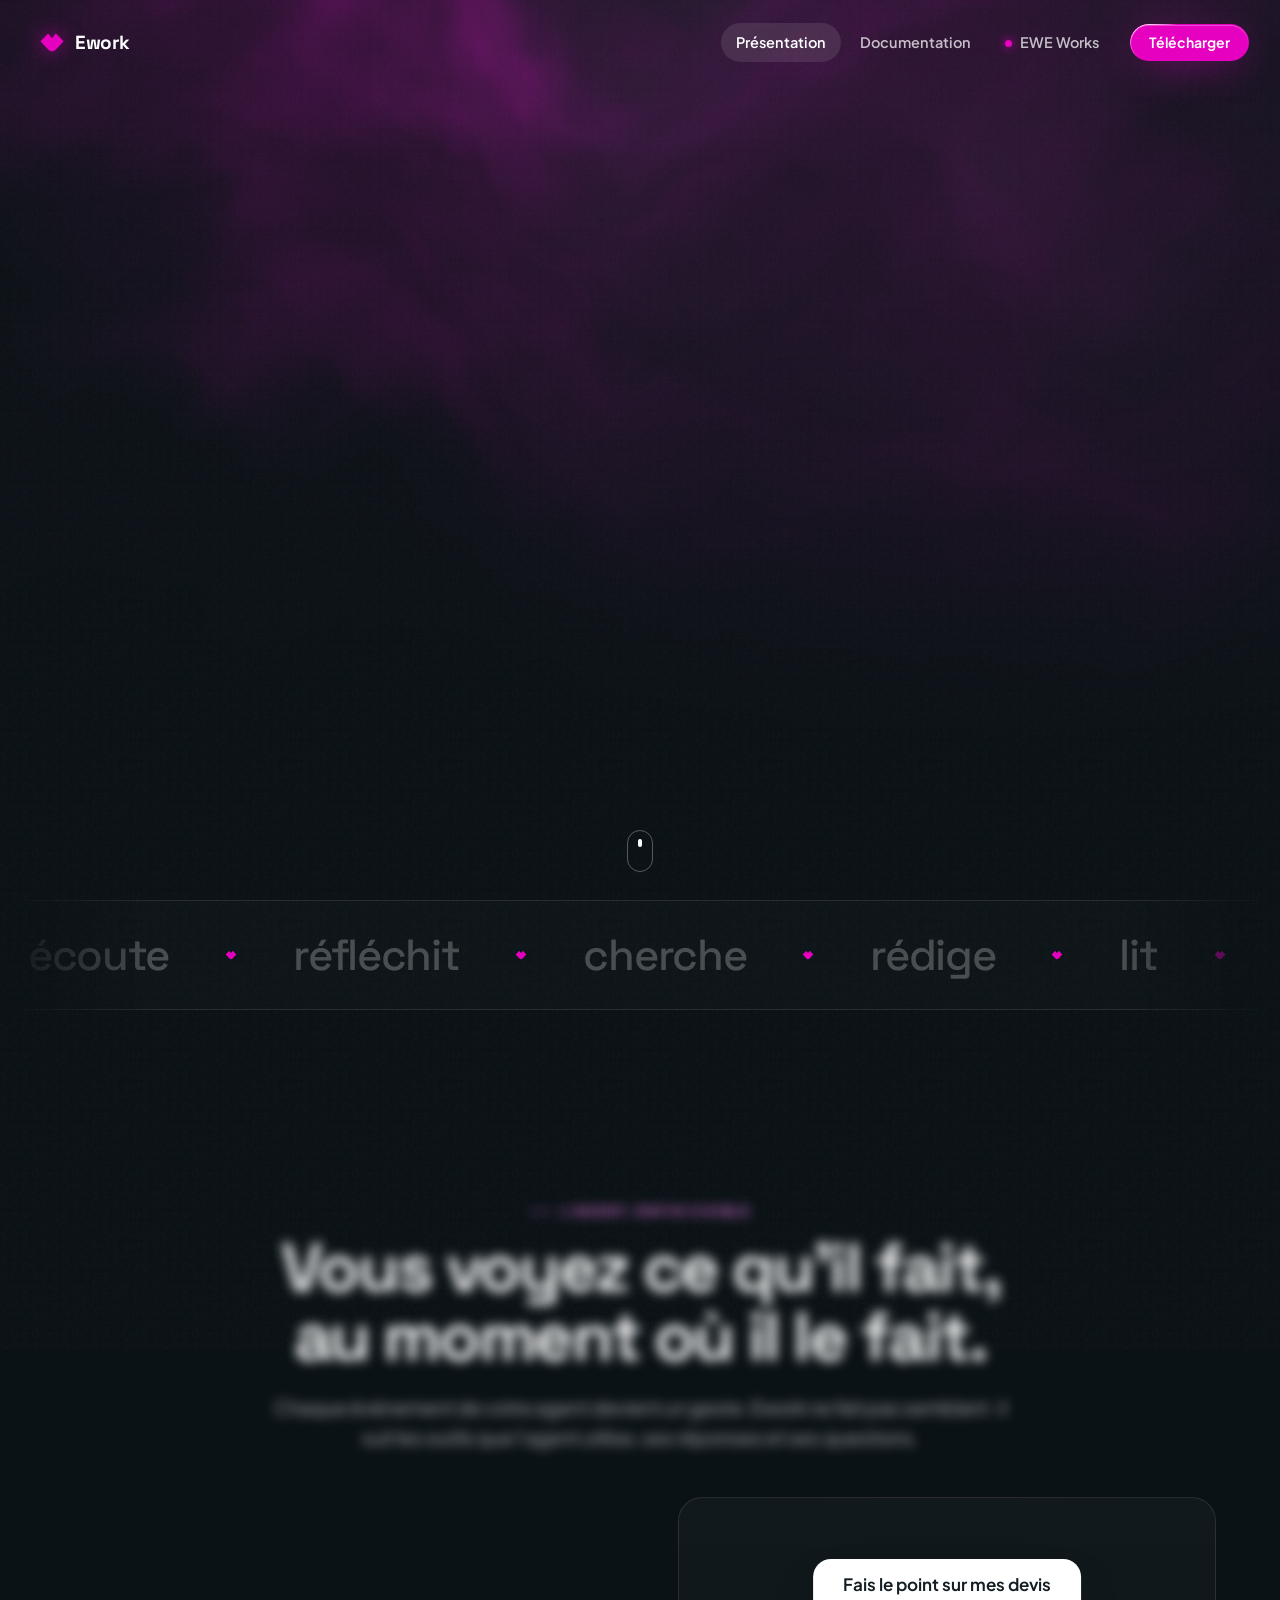
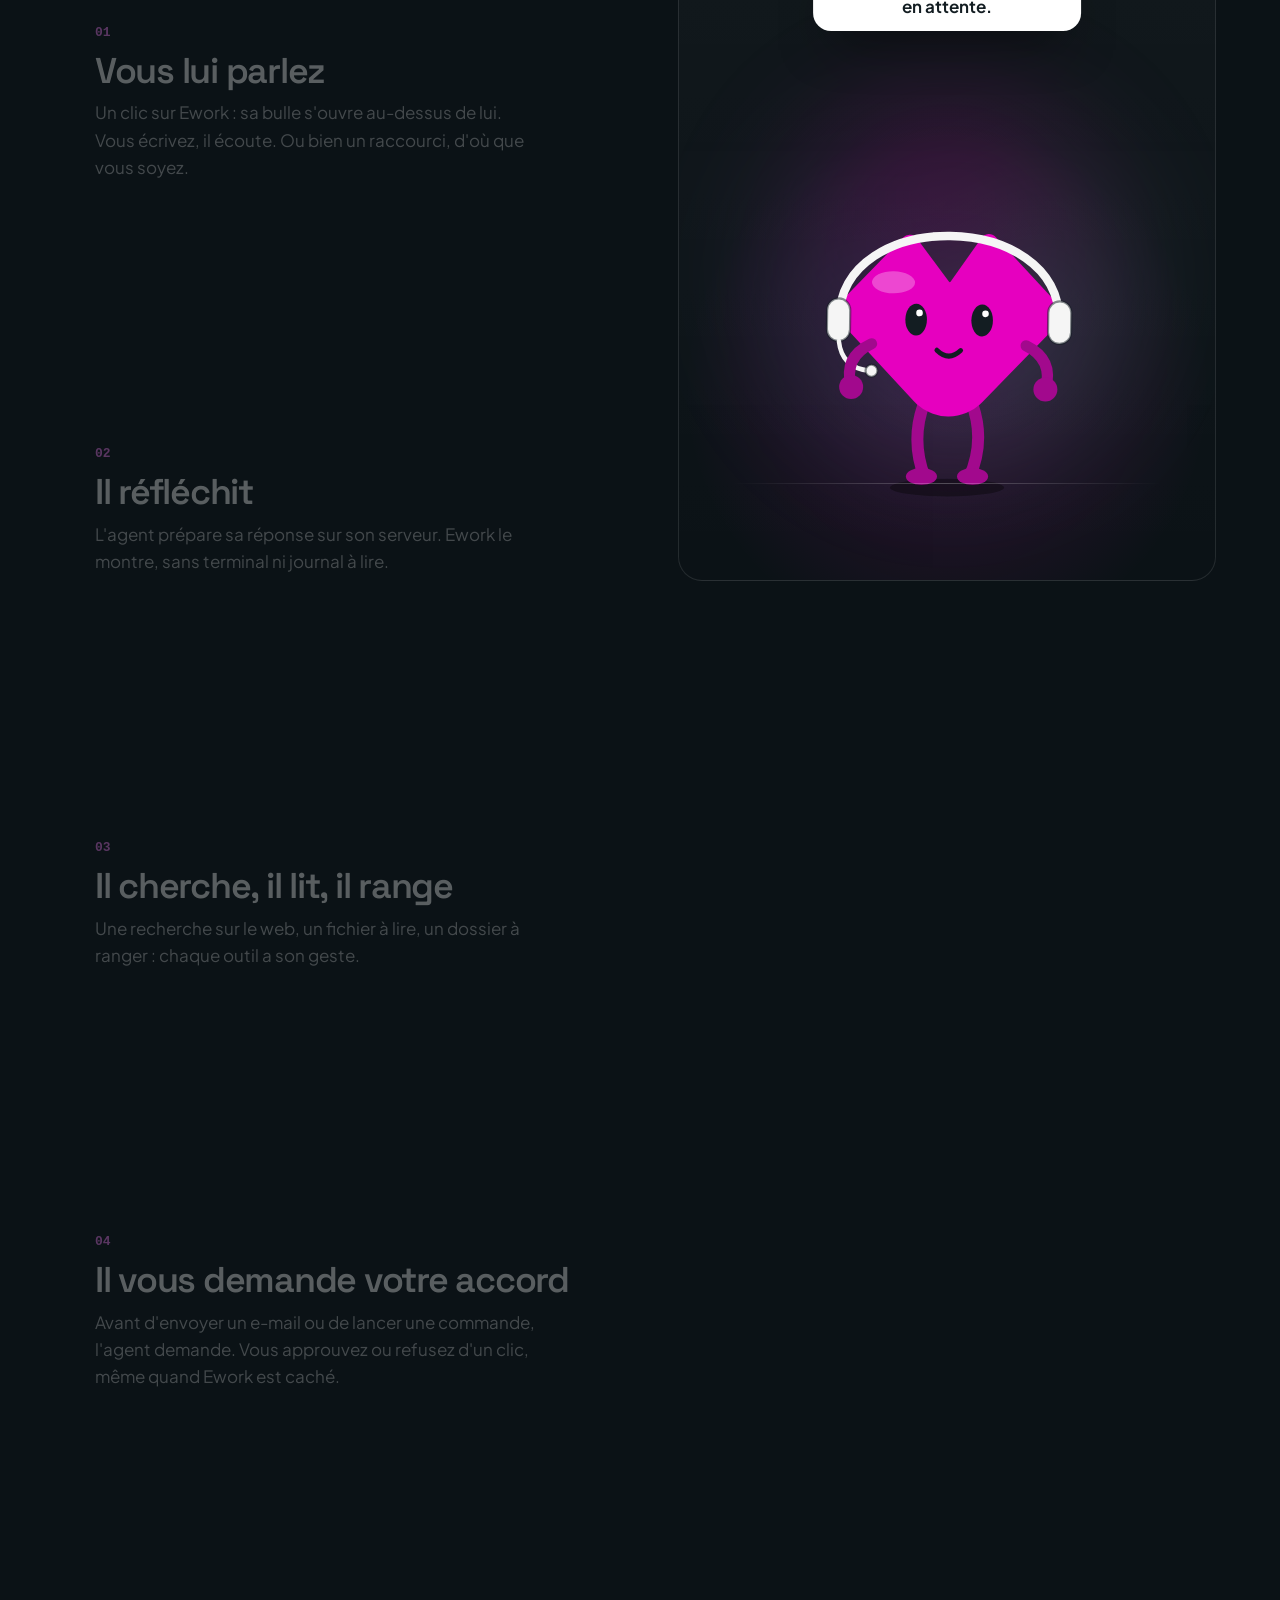
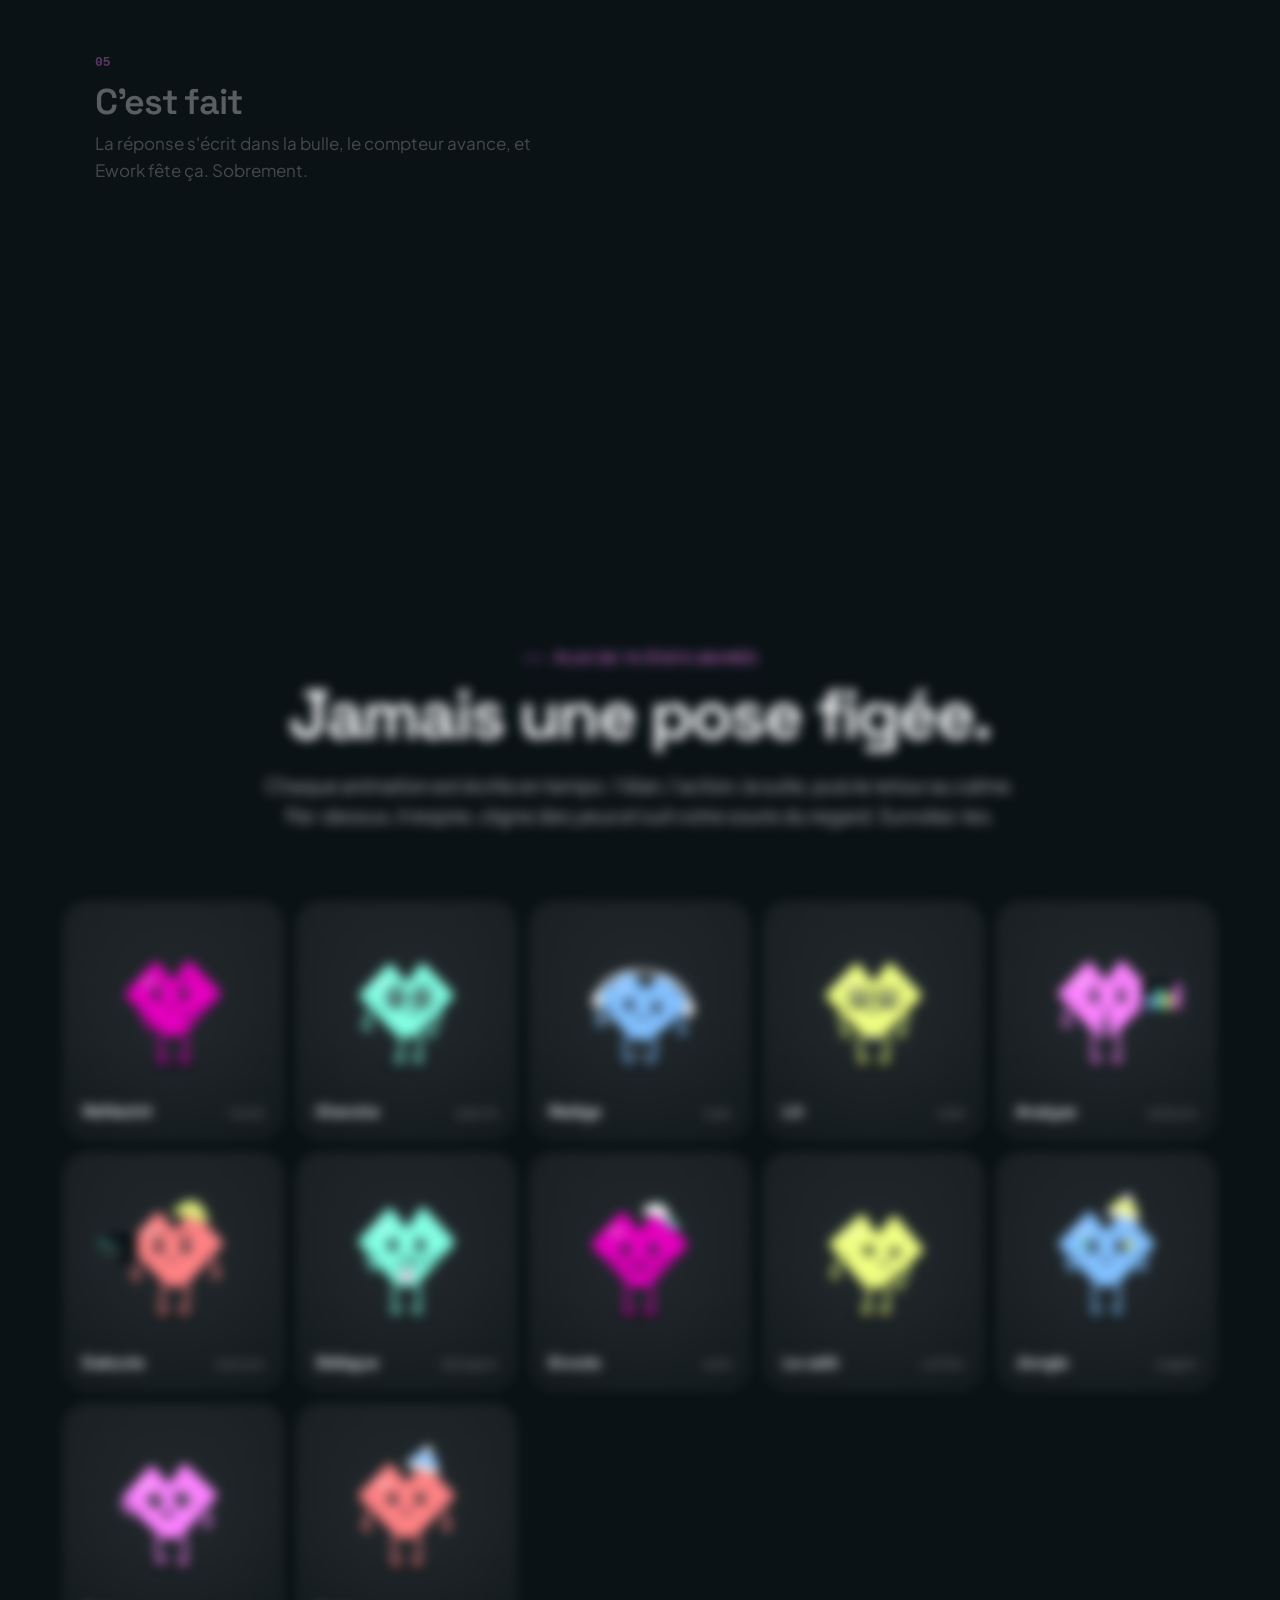
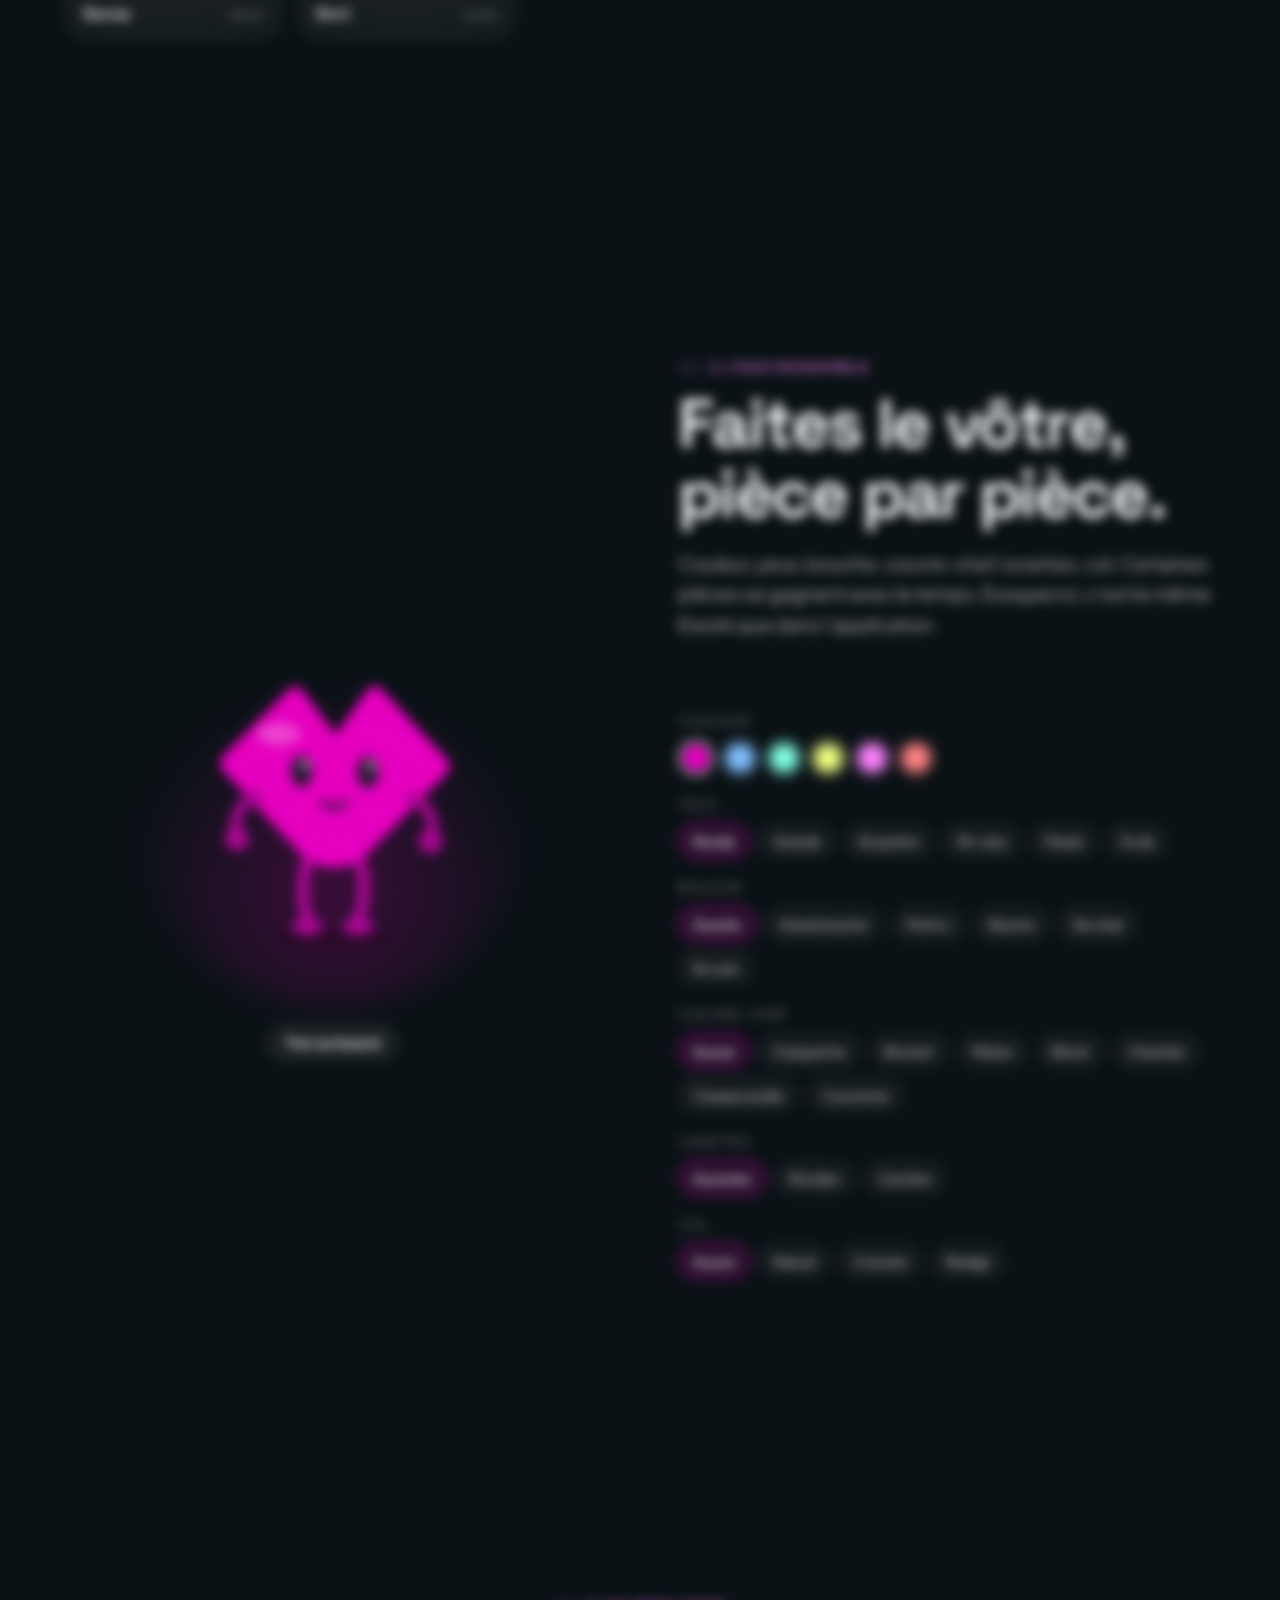
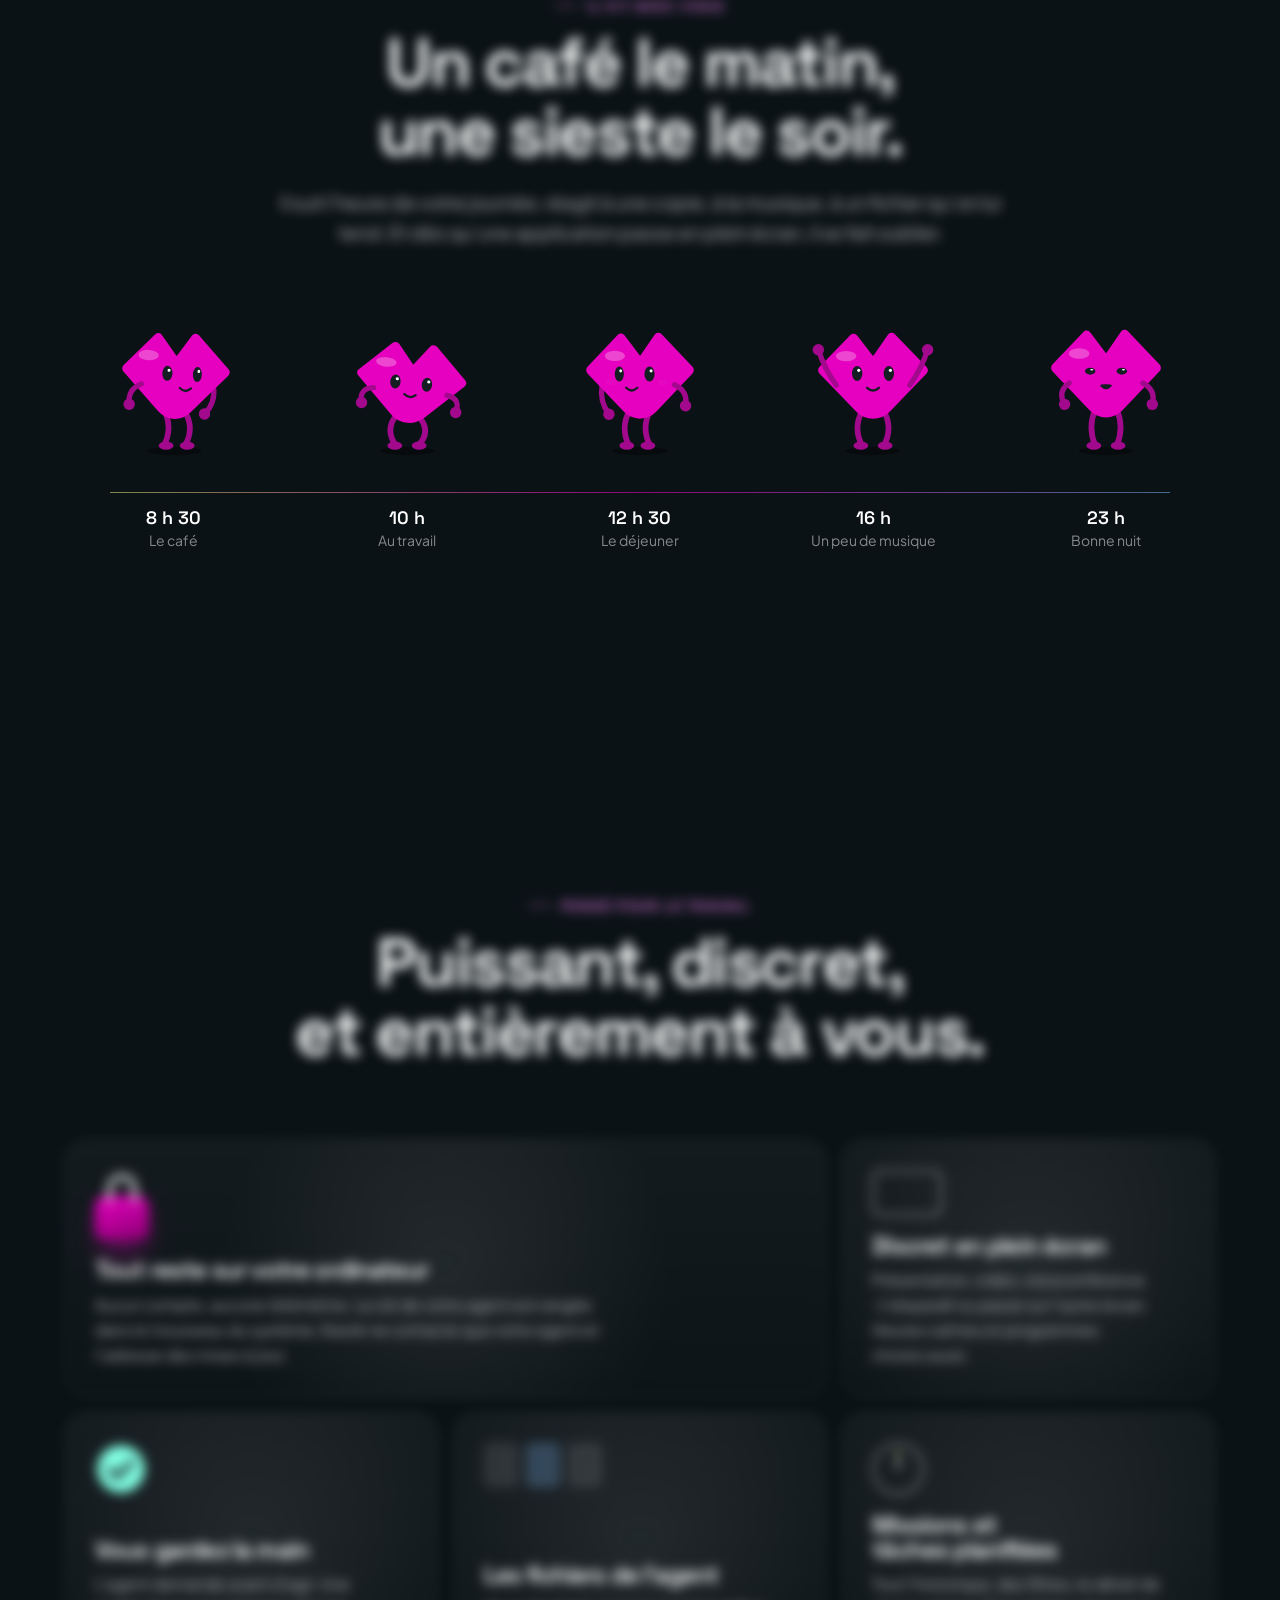
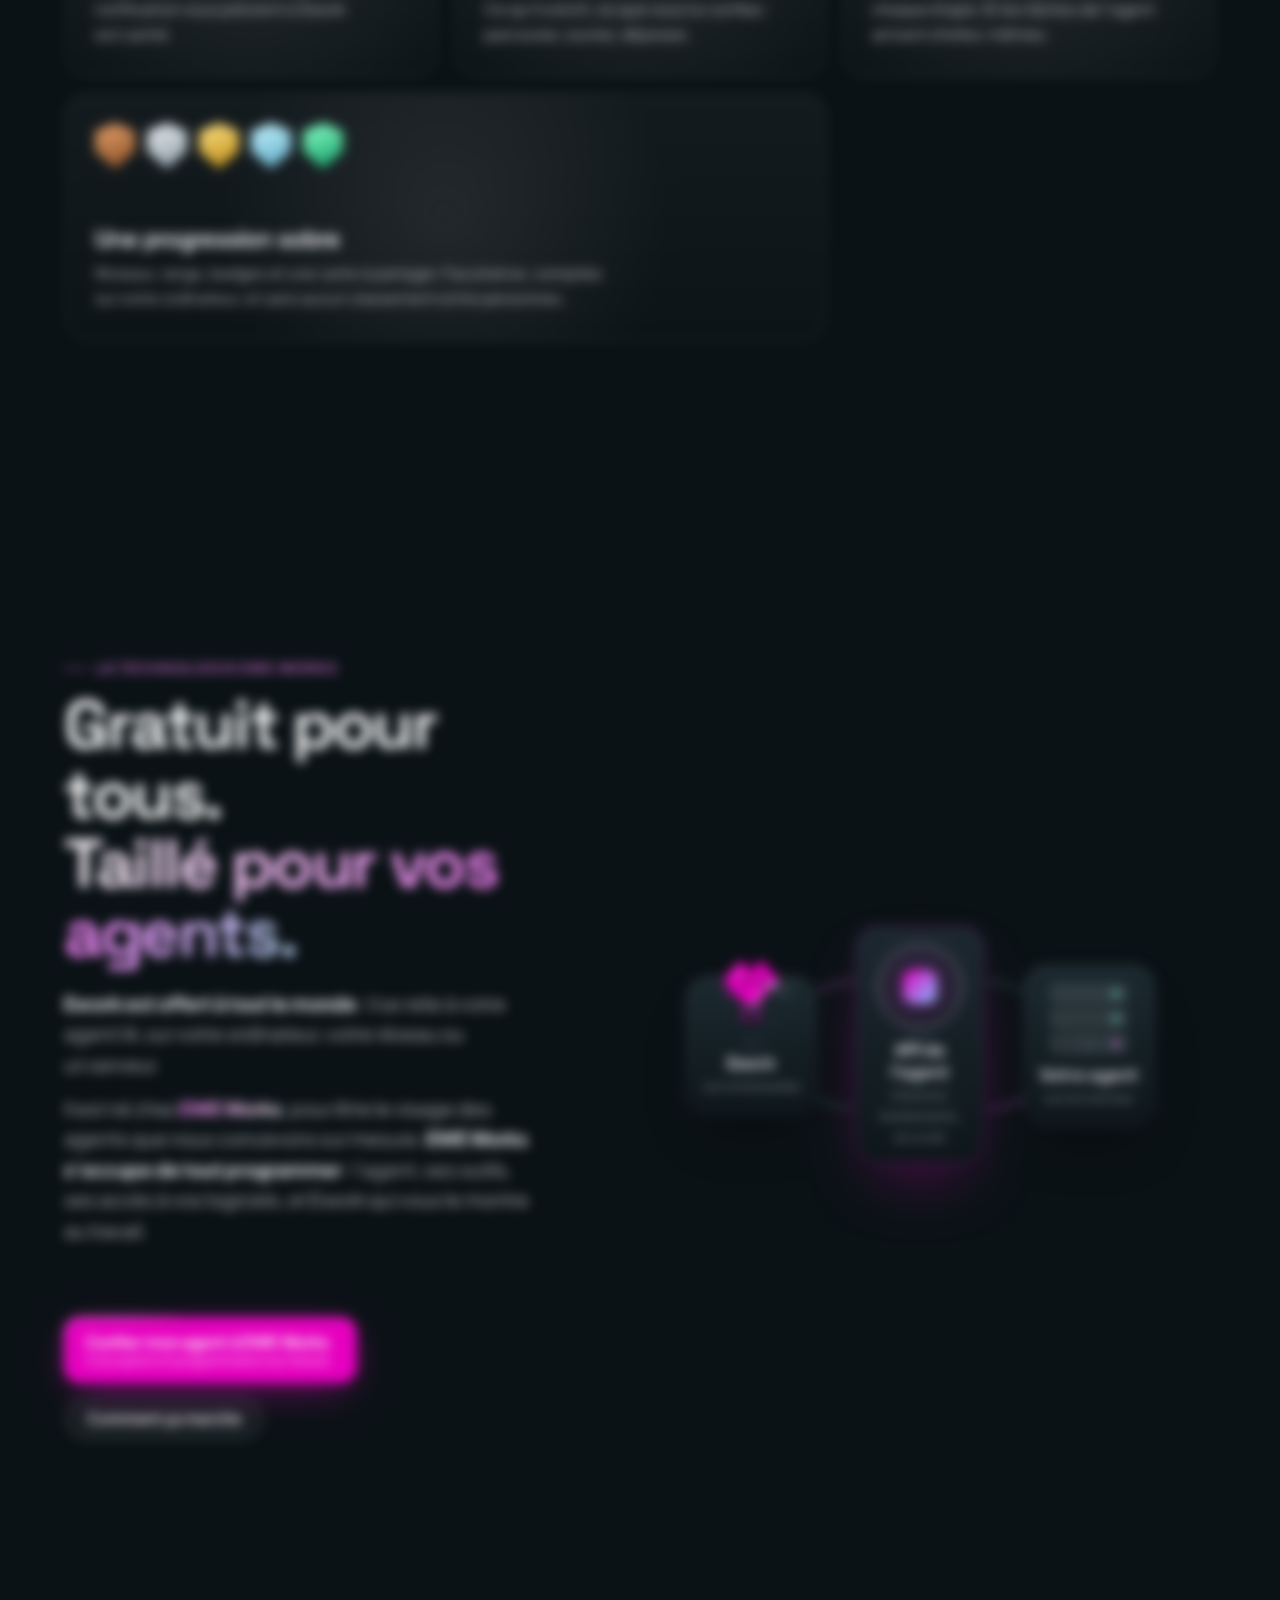
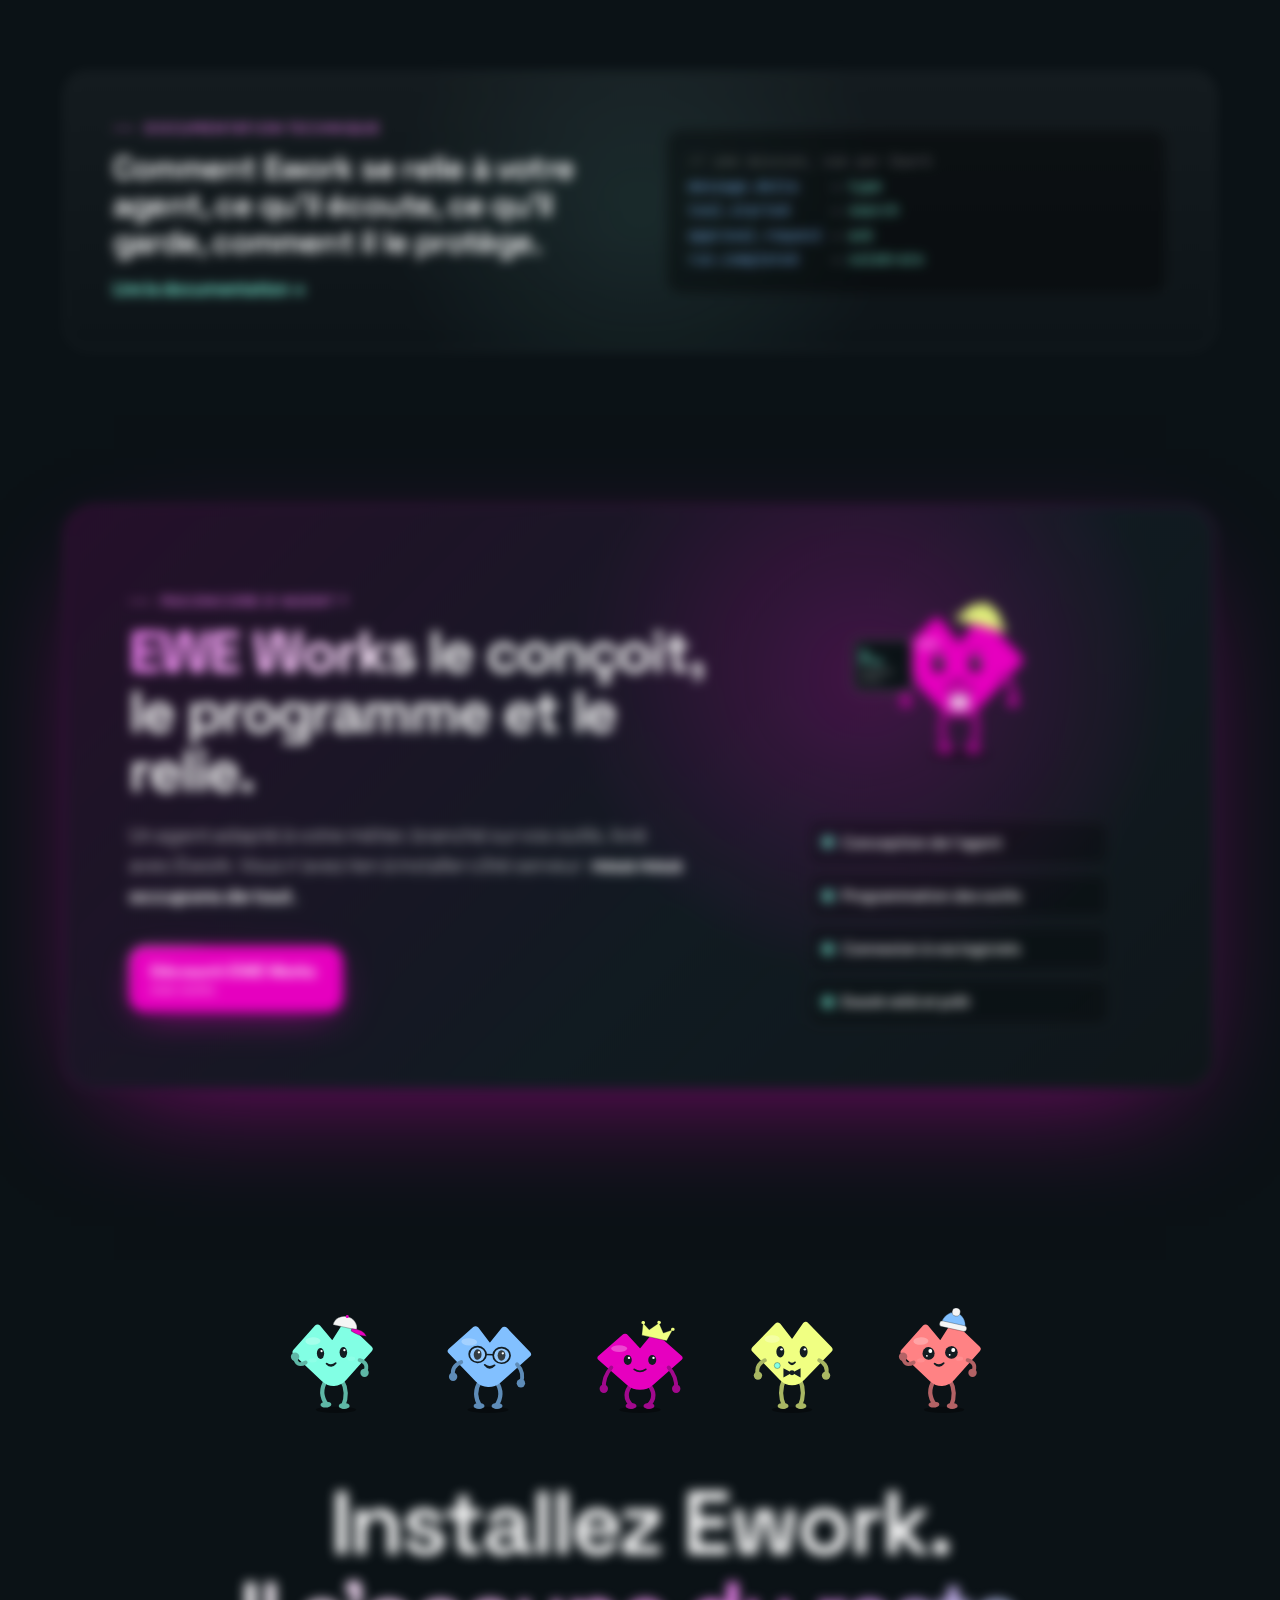
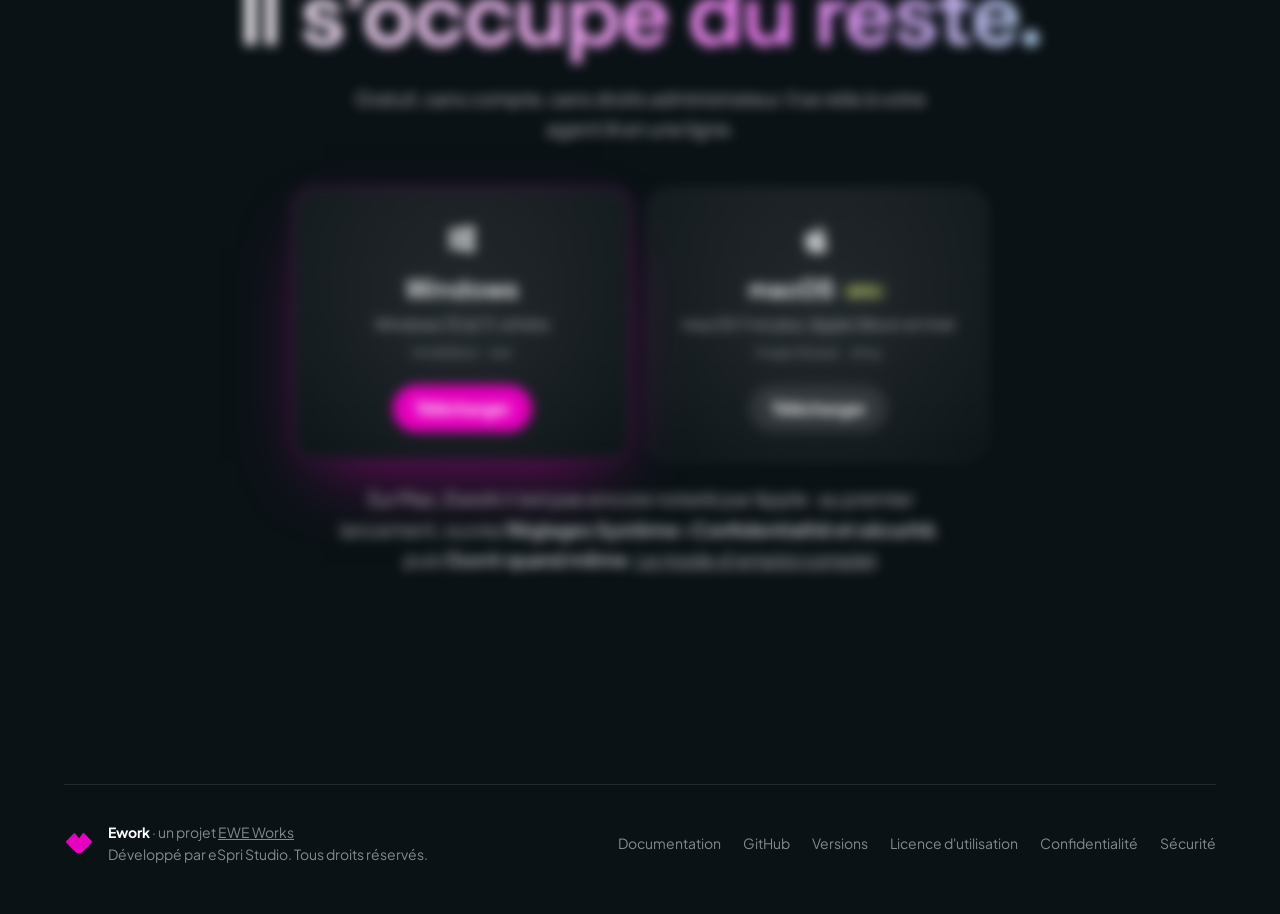
==== docs/index.html @ 0db04041 "feat(site): technical documentation page, mobile menu, EWE Works Co-Authored-By: Claude Opus 5.5 <no" ====
<!doctype html>
<html lang="fr">
  <head>
    <meta charset="UTF-8" />
    <meta name="viewport" content="width=device-width, initial-scale=1" />
    <title>Ework — le visage de votre agent IA</title>
    <meta name="description" content="Ework vit sur votre bureau et vous montre, en temps réel, ce que fait votre agent IA. Gratuit pour Windows et macOS. Conçu par EWE Works." />
    <meta name="theme-color" content="#0b1216" />
    <meta property="og:title" content="Ework — le visage de votre agent IA" />
    <meta property="og:description" content="Un compagnon de bureau animé qui montre ce que fait votre agent. Gratuit, sans compte, sans télémétrie." />
    <meta property="og:type" content="website" />
    <link rel="icon" href="./assets/favicon-C1S6E5RX.svg" type="image/svg+xml" />
    <script type="module" crossorigin src="./assets/index-DyC2RIBK.js"></script>
    <link rel="modulepreload" crossorigin href="./assets/menu-LfB9it--.js">
    <link rel="stylesheet" crossorigin href="./assets/menu-ZyfJ5kZ3.css">
    <link rel="stylesheet" crossorigin href="./assets/index-Bt3AXyQ_.css">
  </head>
  <body>
    <a class="skip" href="#contenu">Aller au contenu</a>
    <canvas class="aurora" aria-hidden="true"></canvas>
    <div class="grain" aria-hidden="true"></div>

    <header class="nav" data-nav>
      <a class="brand" href="#top" aria-label="Ework, accueil">
        <svg viewBox="0 0 240 194" aria-hidden="true"><path fill="currentColor" d="M148.3 19.7 121 58.7a1 1 0 0 1-1.7 0L90 20.8a8.4 8.4 0 0 0-12.8-.8L18.5 80.6a9 9 0 0 0 0 12.5l70.4 72.6a43.4 43.4 0 0 0 62.3 0l70.3-72.6a9 9 0 0 0 0-12.5l-60-62a8.4 8.4 0 0 0-13.2 1.1Z" /></svg>
        <span>Ework</span>
      </a>
      <nav class="menu" id="menu" aria-label="Menu principal">
        <a href="./" aria-current="page">Présentation</a>
        <a href="./docs.html">Documentation</a>
        <a class="menu-ewe" href="https://ewe.works" rel="noopener">EWE Works</a>
        <a class="btn btn-main menu-dl" href="#telecharger">Télécharger Ework</a>
      </nav>
      <a class="btn btn-main btn-sm nav-dl" href="#telecharger" data-magnet>Télécharger</a>
      <button class="burger" type="button" aria-expanded="false" aria-controls="menu" aria-label="Ouvrir le menu" data-burger><span></span><span></span></button>
    </header>

    <main id="contenu">
      <!-- ============ Hero ============ -->
      <section class="hero" id="top">
        <div class="hero-copy">
          <p class="eyebrow reveal"><span class="dot"></span> Gratuit · Windows · macOS <em>bêta</em> · <span data-version>v0.1</span></p>
          <h1 class="reveal">
            <span class="line">Votre agent IA</span>
            <span class="line">a enfin <span class="shine">un visage.</span></span>
          </h1>
          <p class="lede reveal">Ework vit sur votre bureau, marche sur le bord de vos fenêtres et vous montre, en temps réel, ce que fait votre agent IA. Vous lui parlez, vous lui confiez des missions, vous le voyez travailler.</p>
          <div class="ctas reveal">
            <a class="btn btn-main btn-lg" data-dl="main" data-magnet href="https://github.com/maximelebatardsartre/ework/releases/latest">
              <span class="os-ico" data-os-ico></span>
              <span><b data-dl-label>Télécharger pour Windows</b><small data-dl-meta>Windows 10 et 11 · 64 bits</small></span>
            </a>
            <a class="btn btn-ghost btn-lg" data-dl="alt" href="https://github.com/maximelebatardsartre/ework/releases/latest">
              <span class="os-ico" data-os-ico-alt></span>
              <span><b data-dl-alt-label>macOS (bêta)</b><small data-dl-alt-meta>Apple Silicon et Intel</small></span>
            </a>
          </div>
          <ul class="trust reveal">
            <li>Sans compte</li>
            <li>Sans télémétrie</li>
            <li>Mises à jour signées</li>
          </ul>
        </div>

        <div class="desk reveal" data-desk aria-label="Ework sur un bureau : il marche sur une fenêtre pendant que l'agent travaille">
          <div class="win win-doc" data-tilt>
            <div class="win-bar"><i></i><i></i><i></i><span>rapport-cuivre.md</span></div>
            <div class="win-body paper" data-doc>
              <p class="h">Le cuivre cette semaine</p>
              <p class="l w90"></p><p class="l w75"></p><p class="l w85"></p>
              <div class="chart"><span style="--h:38%"></span><span style="--h:52%"></span><span style="--h:46%"></span><span style="--h:64%"></span><span style="--h:58%"></span><span style="--h:77%"></span><span style="--h:88%"></span></div>
              <p class="l w60"></p><p class="l w80"></p>
            </div>
          </div>
          <div class="win win-chat" data-tilt>
            <div class="win-bar"><i></i><i></i><i></i><span>Ework · Conversation</span></div>
            <div class="win-body chat">
              <p class="msg me" data-ask></p>
              <p class="status" data-status><span class="spin"></span><span data-status-text>Prêt</span></p>
              <p class="msg agent" data-answer></p>
            </div>
            <div class="walkway" data-walkway>
              <div class="bubble" data-bubble aria-live="polite"></div>
              <div class="rig-host hero-rig" data-hero-rig title="Cliquez sur Ework"></div>
            </div>
          </div>
          <div class="toast" data-toast role="status"><b>Mission terminée</b><span>Rapport rangé dans vos documents</span></div>
        </div>
        <a class="scroll-cue" href="#agent" aria-label="Découvrir">
          <span></span>
        </a>
      </section>

      <!-- ============ Verbs ============ -->
      <div class="marquee" aria-hidden="true">
        <div class="track">
          <span>écoute</span><span>réfléchit</span><span>cherche</span><span>rédige</span><span>lit</span><span>range</span><span>envoie</span><span>analyse</span><span>exécute</span><span>délègue</span><span>patiente</span><span>vous demande votre accord</span><span>fête ça</span>
          <span>écoute</span><span>réfléchit</span><span>cherche</span><span>rédige</span><span>lit</span><span>range</span><span>envoie</span><span>analyse</span><span>exécute</span><span>délègue</span><span>patiente</span><span>vous demande votre accord</span><span>fête ça</span>
        </div>
      </div>

      <!-- ============ The story of a mission ============ -->
      <section class="story" id="agent">
        <header class="section-head reveal">
          <p class="kicker">L'agent, enfin visible</p>
          <h2>Vous voyez ce qu'il fait,<br />au moment où il le fait.</h2>
          <p>Chaque événement de votre agent devient un geste. Ework ne fait pas semblant : il suit les outils que l'agent utilise, ses réponses et ses questions.</p>
        </header>
        <div class="story-grid">
          <ol class="steps" data-steps>
            <li data-step="listen" data-say="Fais le point sur mes devis en attente.">
              <span class="n">01</span><h3>Vous lui parlez</h3><p>Un clic sur Ework : sa bulle s'ouvre au-dessus de lui. Vous écrivez, il écoute. Ou bien un raccourci, d'où que vous soyez.</p>
            </li>
            <li data-step="think" data-say="Je regarde ce qui est en attente…">
              <span class="n">02</span><h3>Il réfléchit</h3><p>L'agent prépare sa réponse sur son serveur. Ework le montre, sans terminal ni journal à lire.</p>
            </li>
            <li data-step="search" data-say="Cherche dans la boîte de réception">
              <span class="n">03</span><h3>Il cherche, il lit, il range</h3><p>Une recherche sur le web, un fichier à lire, un dossier à ranger : chaque outil a son geste.</p>
            </li>
            <li data-step="ask" data-say="Relancer les 4 clients par e-mail ?" data-approve>
              <span class="n">04</span><h3>Il vous demande votre accord</h3><p>Avant d'envoyer un e-mail ou de lancer une commande, l'agent demande. Vous approuvez ou refusez d'un clic, même quand Ework est caché.</p>
            </li>
            <li data-step="celebrate" data-say="C'est fait : 4 relances envoyées.">
              <span class="n">05</span><h3>C'est fait</h3><p>La réponse s'écrit dans la bulle, le compteur avance, et Ework fête ça. Sobrement.</p>
            </li>
          </ol>
          <div class="story-stage" aria-hidden="true">
            <div class="halo"></div>
            <div class="story-bubble" data-story-bubble>
              <span data-story-text>Fais le point sur mes devis en attente.</span>
              <span class="approve" data-story-approve><b>Approuver</b><i>Refuser</i></span>
            </div>
            <div class="rig-host story-rig" data-story-rig></div>
            <div class="floor"></div>
          </div>
        </div>
      </section>

      <!-- ============ States ============ -->
      <section class="states" id="etats">
        <header class="section-head reveal">
          <p class="kicker">Plus de 70 états animés</p>
          <h2>Jamais une pose figée.</h2>
          <p>Chaque animation est écrite en temps : l'élan, l'action, la suite, puis le retour au calme. Par-dessus, il respire, cligne des yeux et suit votre souris du regard. Survolez-les.</p>
        </header>
        <div class="state-grid" data-states></div>
      </section>

      <!-- ============ Appearance ============ -->
      <section class="looks" id="apparence">
        <div class="looks-stage reveal">
          <div class="pedestal"></div>
          <div class="rig-host looks-rig" data-looks-rig></div>
          <button class="btn btn-ghost btn-sm dice" type="button" data-random>Tirer au hasard</button>
        </div>
        <div class="looks-copy">
          <header class="section-head left reveal">
            <p class="kicker">Il vous ressemble</p>
            <h2>Faites le vôtre,<br />pièce par pièce.</h2>
            <p>Couleur, yeux, bouche, couvre-chef, lunettes, col. Certaines pièces se gagnent avec le temps. Essayez ici, c'est le même Ework que dans l'application.</p>
          </header>
          <div class="pickers reveal" data-pickers></div>
        </div>
      </section>

      <!-- ============ Life ============ -->
      <section class="life">
        <header class="section-head reveal">
          <p class="kicker">Il vit avec vous</p>
          <h2>Un café le matin, une sieste le soir.</h2>
          <p>Il suit l'heure de votre journée, réagit à une copie, à la musique, à un fichier qu'on lui tend. Et dès qu'une application passe en plein écran, il se fait oublier.</p>
        </header>
        <div class="day" data-day>
          <figure><div class="rig-host" data-life="coffee"></div><figcaption><b>8 h 30</b>Le café</figcaption></figure>
          <figure><div class="rig-host" data-life="type"></div><figcaption><b>10 h</b>Au travail</figcaption></figure>
          <figure><div class="rig-host" data-life="lunch"></div><figcaption><b>12 h 30</b>Le déjeuner</figcaption></figure>
          <figure><div class="rig-host" data-life="music"></div><figcaption><b>16 h</b>Un peu de musique</figcaption></figure>
          <figure><div class="rig-host" data-life="sleep"></div><figcaption><b>23 h</b>Bonne nuit</figcaption></figure>
        </div>
      </section>

      <!-- ============ Bento ============ -->
      <section class="bento-wrap">
        <header class="section-head reveal">
          <p class="kicker">Pensé pour le travail</p>
          <h2>Puissant, discret,<br />et entièrement à vous.</h2>
        </header>
        <div class="bento">
          <article class="card c-wide reveal" data-spot>
            <div class="ico-lock" aria-hidden="true"><span></span></div>
            <h3>Tout reste sur votre ordinateur</h3>
            <p>Aucun compte, aucune télémétrie. La clé de votre agent est rangée dans le trousseau du système. Ework ne contacte que votre agent et l'adresse des mises à jour.</p>
          </article>
          <article class="card reveal" data-spot>
            <div class="ico-full" aria-hidden="true"><span></span></div>
            <h3>Discret en plein écran</h3>
            <p>Présentation, vidéo, visioconférence : il disparaît ou passe sur l'autre écran. Heures calmes et programmes choisis aussi.</p>
          </article>
          <article class="card reveal" data-spot>
            <div class="ico-check" aria-hidden="true"><span></span></div>
            <h3>Vous gardez la main</h3>
            <p>L'agent demande avant d'agir. Une notification vous prévient si Ework est caché.</p>
          </article>
          <article class="card reveal" data-spot>
            <div class="ico-files" aria-hidden="true"><i></i><i></i><i></i></div>
            <h3>Les fichiers de l'agent</h3>
            <p>Ce qu'il a écrit, ce que vous lui confiez : parcourez, ouvrez, déposez.</p>
          </article>
          <article class="card reveal" data-spot>
            <div class="ico-clock" aria-hidden="true"><span></span></div>
            <h3>Missions et tâches planifiées</h3>
            <p>Tout l'historique, des filtres, le détail de chaque étape. Et les tâches de l'agent arrivent d'elles-mêmes.</p>
          </article>
          <article class="card c-wide reveal" data-spot>
            <div class="crests" aria-hidden="true"><span class="b"></span><span class="s"></span><span class="g"></span><span class="p"></span><span class="e"></span></div>
            <h3>Une progression sobre</h3>
            <p>Niveaux, rangs, badges et une carte à partager. Facultative, comptée sur votre ordinateur, et sans aucun classement entre personnes.</p>
          </article>
        </div>
      </section>

      <!-- ============ Technology ============ -->
      <section class="tech" id="technologie">
        <div class="tech-copy">
          <header class="section-head left reveal">
            <p class="kicker">La technologie EWE Works</p>
            <h2>Gratuit pour tous.<br /><span class="shine">Taillé pour vos agents.</span></h2>
            <p><strong>Ework est offert à tout le monde</strong> : il se relie à votre agent IA, sur votre ordinateur, votre réseau ou un serveur.</p>
            <p>Il est né chez <strong class="ewe">EWE Works</strong>, pour être le visage des agents que nous concevons sur mesure. <strong>EWE Works s'occupe de tout programmer</strong> : l'agent, ses outils, ses accès à vos logiciels, et Ework qui vous le montre au travail.</p>
          </header>
          <div class="ctas reveal">
            <a class="btn btn-main btn-lg" href="https://ewe.works" data-magnet rel="noopener"><span><b>Confier mon agent à EWE Works</b><small>Conception et programmation sur mesure</small></span></a>
            <a class="btn btn-ghost" href="./docs.html">Comment ça marche</a>
          </div>
        </div>
        <div class="flow reveal" aria-label="Ework sur votre bureau, l’API de l’agent, votre agent sur son serveur">
          <svg viewBox="0 0 560 360" class="flow-svg" aria-hidden="true">
            <defs>
              <linearGradient id="wire" x1="0" x2="1"><stop offset="0" stop-color="#e600bf" /><stop offset="1" stop-color="#82ffe4" /></linearGradient>
            </defs>
            <path class="wire" d="M120 180 C 200 100, 240 100, 280 180" />
            <path class="wire" d="M280 180 C 320 260, 360 260, 440 180" />
            <path class="wire back" d="M440 180 C 360 100, 320 100, 280 180" />
            <path class="wire back" d="M280 180 C 240 260, 200 260, 120 180" />
            <circle class="pulse p1" r="4" /><circle class="pulse p2" r="4" /><circle class="pulse p3" r="4" /><circle class="pulse p4" r="4" />
          </svg>
          <div class="node n1"><div class="rig-host" data-tech-rig></div><b>Ework</b><span>sur votre bureau</span></div>
          <div class="node n2"><div class="core"><span></span><span></span><span></span></div><b>API de l’agent</b><span>missions, événements, accords</span></div>
          <div class="node n3"><div class="server"><i></i><i></i><i></i></div><b>Votre agent</b><span>sur son serveur</span></div>
        </div>
      </section>

      <!-- ============ Documentation ============ -->
      <section class="docs-teaser">
        <a class="teaser reveal" href="./docs.html" data-spot>
          <span class="kicker">Documentation technique</span>
          <b>Comment Ework se relie à votre agent, ce qu'il écoute, ce qu'il garde, comment il le protège.</b>
          <span class="teaser-go">Lire la documentation <i aria-hidden="true">→</i></span>
          <pre aria-hidden="true"><code><span class="c">// une mission, vue par Ework</span>
<span class="k">message.delta</span>    → <span class="s">type</span>
<span class="k">tool.started</span>     → <span class="s">search</span>
<span class="k">approval.request</span> → <span class="s">ask</span>
<span class="k">run.completed</span>    → <span class="s">celebrate</span></code></pre>
        </a>
      </section>

      <!-- ============ EWE Works ============ -->
      <section class="ewe-band">
        <div class="band reveal" data-spot>
          <div class="band-copy">
            <p class="kicker">Pas encore d'agent ?</p>
            <h2><strong>EWE Works</strong> le conçoit,<br />le programme et le relie.</h2>
            <p>Un agent adapté à votre métier, branché sur vos outils, livré avec Ework. Vous n'avez rien à installer côté serveur : <strong>nous nous occupons de tout.</strong></p>
            <div class="ctas">
              <a class="btn btn-main btn-lg" href="https://ewe.works" data-magnet rel="noopener"><span><b>Découvrir EWE Works</b><small>ewe.works</small></span></a>
            </div>
          </div>
          <div class="band-art" aria-hidden="true">
            <div class="rig-host" data-band-rig></div>
            <ul class="band-list"><li>Conception de l'agent</li><li>Programmation des outils</li><li>Connexion à vos logiciels</li><li>Ework relié et prêt</li></ul>
          </div>
        </div>
      </section>

      <!-- ============ Download ============ -->
      <section class="final" id="telecharger">
        <div class="crowd" data-crowd aria-hidden="true"></div>
        <h2 class="reveal">Installez Ework.<br /><span class="shine">Il s'occupe du reste.</span></h2>
        <p class="reveal">Gratuit, sans compte, sans droits administrateur. Il se relie à votre agent IA en une ligne.</p>
        <div class="dl-cards reveal">
          <a class="dl-card" data-dl="win" data-spot href="https://github.com/maximelebatardsartre/ework/releases/latest">
            <span class="os-ico big" data-ico="win"></span>
            <b>Windows</b>
            <span>Windows 10 et 11, 64 bits</span>
            <small data-meta="win">Installateur · .exe</small>
            <em class="go">Télécharger</em>
          </a>
          <a class="dl-card" data-dl="mac" data-spot href="https://github.com/maximelebatardsartre/ework/releases/latest">
            <span class="os-ico big" data-ico="mac"></span>
            <b>macOS <i class="beta">bêta</i></b>
            <span>macOS 11 et plus, Apple Silicon et Intel</span>
            <small data-meta="mac">Image disque · .dmg</small>
            <em class="go">Télécharger</em>
          </a>
        </div>
        <p class="note reveal">Sur Mac, Ework n'est pas encore notarié par Apple : au premier lancement, ouvrez <b>Réglages Système › Confidentialité et sécurité</b>, puis <b>Ouvrir quand même</b>. <a href="https://github.com/maximelebatardsartre/ework#installer-ework">Le mode d'emploi complet</a></p>
      </section>
    </main>

    <footer class="foot">
      <div class="foot-brand">
        <svg viewBox="0 0 240 194" aria-hidden="true"><path fill="currentColor" d="M148.3 19.7 121 58.7a1 1 0 0 1-1.7 0L90 20.8a8.4 8.4 0 0 0-12.8-.8L18.5 80.6a9 9 0 0 0 0 12.5l70.4 72.6a43.4 43.4 0 0 0 62.3 0l70.3-72.6a9 9 0 0 0 0-12.5l-60-62a8.4 8.4 0 0 0-13.2 1.1Z" /></svg>
        <p><b>Ework</b> · un projet <a href="https://ewe.works" rel="noopener">EWE Works</a><br />Développé par eSpri Studio. Tous droits réservés.</p>
      </div>
      <nav aria-label="Liens">
        <a href="./docs.html">Documentation</a>
        <a href="https://github.com/maximelebatardsartre/ework">GitHub</a>
        <a href="https://github.com/maximelebatardsartre/ework/releases">Versions</a>
        <a href="https://github.com/maximelebatardsartre/ework/blob/main/LICENCE-UTILISATION.md">Licence d'utilisation</a>
        <a href="https://github.com/maximelebatardsartre/ework/blob/main/CONFIDENTIALITE.md">Confidentialité</a>
        <a href="https://github.com/maximelebatardsartre/ework/blob/main/SECURITY.md">Sécurité</a>
      </nav>
    </footer>
  </body>
</html>
---- docs/assets/menu-ZyfJ5kZ3.css ----
@font-face{font-family:Plus Jakarta Sans;src:url(./PlusJakartaSans-VariableFont_wght-BBNPXI38.ttf)format("truetype");font-weight:200 800;font-display:swap}@font-face{font-family:Space Grotesk;src:url(./SpaceGrotesk-VariableFont_wght-DIScfSlK.ttf)format("truetype");font-weight:300 700;font-display:swap}@property --angle{syntax:"<angle>";inherits:false;initial-value:0deg}:root{--lightningcss-light: ;--lightningcss-dark:initial;color-scheme:dark;--night:#131d22;--deep:#0b1216;--ink:#fff;--ink-2:#ffffffb8;--ink-3:#ffffff80;--s1:#ffffff09;--s2:#ffffff0f;--s3:#ffffff1a;--line:#ffffff1a;--pink:#e600bf;--pink-text:#fd82ff;--mint:#82ffe4;--yellow:#f0ff82;--blue:#82c0ff;--coral:#ff8284;--ui:"Plus Jakarta Sans", system-ui, sans-serif;--display:"Space Grotesk", system-ui, sans-serif;--mono:ui-monospace, "Cascadia Code", "SF Mono", Menlo, Consolas, monospace;--r1:10px;--r2:16px;--r3:24px;--gut:clamp(16px, 5vw, 64px);--max:1240px;--ease:cubic-bezier(.22, 1, .36, 1)}*,:before,:after{box-sizing:border-box}html{scroll-behavior:smooth;-webkit-text-size-adjust:100%;scroll-padding-top:88px}body{background:var(--deep);color:var(--ink);font:400 17px/1.6 var(--ui);-webkit-font-smoothing:antialiased;margin:0;overflow-x:clip}a{color:inherit}img,svg{display:block}h1,h2,h3{font-family:var(--display);letter-spacing:-.035em;text-wrap:balance;margin:0;font-weight:600;line-height:1.02}p{text-wrap:pretty;margin:0}::selection{background:var(--pink);color:#fff}:focus-visible{outline:2px solid var(--pink-text);outline-offset:3px;border-radius:6px}.skip{z-index:100;background:var(--pink);border-radius:var(--r1);padding:10px 16px;font-weight:700;text-decoration:none;transition:top .2s;position:fixed;top:-60px;left:16px}.skip:focus{top:16px}.aurora{z-index:-2;opacity:0;width:100%;height:100%;transition:opacity 1.6s var(--ease);background:radial-gradient(60% 50% at 75% 15%, #e600bf47, transparent 70%), radial-gradient(50% 40% at 15% 5%, #82ffe41a, transparent 70%), var(--deep);position:fixed;inset:0}.aurora.on{opacity:1}.grain{z-index:-1;pointer-events:none;opacity:.06;background-image:url("data:image/svg+xml,%3Csvg xmlns='http://www.w3.org/2000/svg' width='160' height='160'%3E%3Cfilter id='n'%3E%3CfeTurbulence baseFrequency='.9' numOctaves='2' stitchTiles='stitch'/%3E%3C/filter%3E%3Crect width='100%25' height='100%25' filter='url(%23n)'/%3E%3C/svg%3E");animation:.8s steps(4,end) infinite grain;position:fixed;inset:-50%}@keyframes grain{25%{transform:translate(-3%,2%)}50%{transform:translate(2%,-3%)}75%{transform:translate(-1%,-2%)}}.btn{--bg:var(--s2);border:1px solid var(--line);background:var(--bg);color:var(--ink);font:650 15px/1.2 var(--ui);cursor:pointer;transition:translate .25s var(--ease), background .25s, border-color .25s, box-shadow .35s var(--ease);white-space:nowrap;-webkit-tap-highlight-color:transparent;border-radius:999px;align-items:center;gap:12px;padding:13px 22px;text-decoration:none;display:inline-flex}.btn small{color:var(--ink-3);margin-top:2px;font-size:12.5px;font-weight:500;display:block}.btn b{font-weight:700}.btn-ghost:hover{background:var(--s3);border-color:#fff3}.btn-main{isolation:isolate;background:var(--pink);border-color:#0000;position:relative;box-shadow:0 10px 40px -12px #e600bfb3,inset 0 1px #ffffff47}.btn-main small{color:#ffffffc7}.btn-main:before{content:"";border-radius:inherit;background:conic-gradient(from var(--angle), transparent 0 70%, #fffffff2 80%, transparent 90%);-webkit-mask-composite:xor;z-index:-1;padding:1px;animation:4s linear infinite spin;position:absolute;inset:-1px;-webkit-mask-image:linear-gradient(#000 0 0),linear-gradient(#000 0 0);-webkit-mask-position:0 0,0 0;-webkit-mask-size:auto,auto;-webkit-mask-repeat:repeat,repeat;-webkit-mask-clip:content-box,border-box;-webkit-mask-origin:content-box,border-box;-webkit-mask-composite:xor;mask-composite:exclude;-webkit-mask-source-type:auto,auto;mask-mode:match-source,match-source}.btn-main:hover{box-shadow:0 16px 60px -10px #e600bfe6,inset 0 1px #ffffff59}@keyframes spin{to{--angle:360deg}}.btn-lg{border-radius:var(--r2);padding:14px 26px 14px 20px;font-size:16px}.btn-sm{padding:9px 18px;font-size:14px}.os-ico svg{width:22px;height:22px}.os-ico.big svg{width:34px;height:34px}.nav{z-index:50;width:min(var(--max), calc(100% - 24px));isolation:isolate;border:1px solid #0000;border-radius:999px;justify-content:space-between;align-items:center;gap:16px;margin-inline:auto;padding:10px 10px 10px 18px;display:flex;position:fixed;top:12px;left:0;right:0}.nav:before{content:"";z-index:-1;border-radius:inherit;border:1px solid #0000;transition:background .4s,border-color .4s;position:absolute;inset:-1px}.nav.stuck:before{border-color:var(--line);-webkit-backdrop-filter:blur(18px)saturate(1.4);background:#0b12169e}.nav.open:before{-webkit-backdrop-filter:none;background:0 0;border-color:#0000}.brand{z-index:2;font:700 19px var(--display);letter-spacing:-.02em;align-items:center;gap:10px;text-decoration:none;display:flex;position:relative}.brand svg{width:26px;color:var(--pink);filter:drop-shadow(0 0 10px #e600bf99)}.menu{align-items:center;gap:4px;margin-left:auto;display:flex}.menu a:not(.btn){color:var(--ink-2);border-radius:999px;padding:8px 15px;font-size:14.5px;font-weight:600;text-decoration:none;transition:color .2s,background .2s}.menu a:not(.btn):hover{color:var(--ink);background:var(--s2)}.menu a[aria-current=page]{color:var(--ink);background:var(--s3)}.menu-ewe:before{content:"";background:var(--pink);width:7px;height:7px;box-shadow:0 0 10px var(--pink);vertical-align:1px;border-radius:50%;margin-right:8px;display:inline-block}.menu-dl{display:none!important}.burger{border:1px solid var(--line);background:var(--s2);cursor:pointer;border-radius:50%;width:44px;height:44px;display:none;position:relative}.burger span{height:2px;transition:translate .35s var(--ease), rotate .35s var(--ease);background:#fff;border-radius:2px;position:absolute;left:13px;right:13px}.burger span:first-child{translate:0 -4px}.burger span:last-child{translate:0 4px}.nav.open .burger span:first-child{translate:0;rotate:45deg}.nav.open .burger span:last-child{translate:0;rotate:-45deg}@media (max-width:860px){.burger{z-index:2;display:block}.nav{padding:8px 8px 8px 16px}.nav-dl{margin-left:auto}.menu{-webkit-backdrop-filter:blur(24px);opacity:0;visibility:hidden;transition:opacity .35s var(--ease), visibility 0s .35s;background:#080d10f5;flex-direction:column;align-items:stretch;gap:6px;margin:0;padding:110px 24px 40px;position:fixed;inset:0}.nav.open .menu{opacity:1;visibility:visible;transition:opacity .35s var(--ease)}.menu a:not(.btn){font:600 34px/1.1 var(--display);letter-spacing:-.03em;border-bottom:1px solid var(--line);color:var(--ink);opacity:0;transition:translate .5s var(--ease), opacity .5s var(--ease);border-radius:0;padding:16px 4px;translate:0 14px}.menu a[aria-current=page]{color:var(--pink-text);background:0 0}.nav.open .menu a{opacity:1;translate:0}.nav.open .menu a:nth-child(2){transition-delay:50ms}.nav.open .menu a:nth-child(3){transition-delay:.1s}.menu-dl{justify-content:center;margin-top:auto;padding:18px;font-size:17px;display:flex!important}.menu-open body{overflow:hidden}}@media (max-width:420px){.nav-dl{display:none}.burger{margin-left:auto}}main>section{width:min(var(--max), 100% - 2 * var(--gut));margin-inline:auto;padding-block:clamp(80px,12vw,160px);position:relative}.section-head{text-align:center;max-width:760px;margin:0 auto clamp(40px,6vw,72px)}.section-head.left{text-align:left;margin-inline:0}.section-head h2{margin-block:14px 20px;font-size:clamp(36px,5.6vw,68px)}.section-head p:not(.kicker){color:var(--ink-2);font-size:clamp(16px,1.6vw,19px)}.kicker{font:600 13px var(--ui);letter-spacing:.14em;text-transform:uppercase;color:var(--pink-text);align-items:center;gap:10px;display:inline-flex}.kicker:before{content:"";background:currentColor;width:22px;height:1px}.shine{background:linear-gradient(100deg, #fff 0%, var(--pink-text) 30%, var(--mint) 55%, #fff 75%) 0 0 / 220% 100%;color:#0000;animation:shine 7s var(--ease) infinite;-webkit-background-clip:text;background-clip:text}@keyframes shine{0%,to{background-position:100% 0}50%{background-position:0 0}}.reveal{opacity:0;filter:blur(6px);transition:opacity .9s var(--ease), translate .9s var(--ease), filter .9s var(--ease);translate:0 28px}.reveal.in{opacity:1;filter:none;translate:0}.sda .reveal{transition:none;animation:linear both rise;animation-timeline:view();animation-range:entry entry 70%}@keyframes rise{0%{opacity:0;filter:blur(8px);translate:0 36px}to{opacity:1;filter:none;translate:0}}.hero{grid-template-columns:minmax(0,1fr) minmax(0,1.08fr);align-items:center;gap:clamp(32px,5vw,72px);min-height:100svh;display:grid;padding-top:130px!important}.eyebrow{background:var(--s2);border:1px solid var(--line);color:var(--ink-2);-webkit-backdrop-filter:blur(8px);backdrop-filter:blur(8px);border-radius:999px;align-items:center;gap:10px;padding:7px 14px 7px 12px;font-size:13.5px;display:inline-flex}.eyebrow em{color:var(--yellow);font-style:normal}.dot{background:var(--mint);border-radius:50%;width:8px;height:8px;animation:2.2s infinite ping;box-shadow:0 0 #82ffe499}@keyframes ping{70%{box-shadow:0 0 0 9px #82ffe400}to{box-shadow:0 0 #82ffe400}}.hero h1{margin:26px 0;font-size:clamp(44px,6.2vw,92px)}.hero h1 .line{display:block}.lede{color:var(--ink-2);max-width:560px;font-size:clamp(17px,1.6vw,20px)}.ctas{flex-wrap:wrap;gap:12px;margin-top:36px;display:flex}.trust{color:var(--ink-3);flex-wrap:wrap;gap:8px 22px;margin:28px 0 0;padding:0;font-size:14px;list-style:none;display:flex}.trust li{align-items:center;gap:8px;display:flex}.trust li:before{content:"";background:var(--mint);width:14px;height:14px;-webkit-mask:url("data:image/svg+xml,%3Csvg xmlns='http://www.w3.org/2000/svg' viewBox='0 0 24 24'%3E%3Cpath d='M5 12.5l4.5 4.5L19 7.5' fill='none' stroke='black' stroke-width='3' stroke-linecap='round' stroke-linejoin='round'/%3E%3C/svg%3E") 50%/contain no-repeat;mask:url("data:image/svg+xml,%3Csvg xmlns='http://www.w3.org/2000/svg' viewBox='0 0 24 24'%3E%3Cpath d='M5 12.5l4.5 4.5L19 7.5' fill='none' stroke='black' stroke-width='3' stroke-linecap='round' stroke-linejoin='round'/%3E%3C/svg%3E") 50%/contain no-repeat}.desk{--rx:0deg;--ry:0deg;perspective:1400px;height:clamp(440px,46vw,600px);transform-style:preserve-3d;position:relative}.desk>.win{transform:rotateX(var(--rx)) rotateY(var(--ry));transition:transform .6s var(--ease)}.win{border-radius:var(--r2);-webkit-backdrop-filter:blur(20px);background:linear-gradient(#1e2c33d1,#131d22e6);border:1px solid #ffffff1f;position:absolute;box-shadow:0 40px 80px -30px #000000bf,0 0 0 1px #0000004d,inset 0 1px #ffffff14}.win-bar{border-bottom:1px solid var(--line);height:38px;color:var(--ink-3);align-items:center;gap:7px;padding:0 14px;font-size:12.5px;display:flex}.win-bar i{background:#ffffff29;border-radius:50%;width:10px;height:10px}.win-bar span{margin-left:8px}.win-doc{width:62%;height:64%;animation:9s ease-in-out infinite float;top:4%;left:0}.win-chat{width:66%;height:46%;animation:9s ease-in-out -4.5s infinite float;bottom:2%;right:0}@keyframes float{50%{translate:0 -10px}}.paper{align-content:start;gap:10px;padding:22px;display:grid}.paper .h{font:600 18px var(--display);margin-bottom:4px}.paper .l{background:var(--s3);border-radius:4px;height:8px}.w90{width:90%}.w85{width:85%}.w80{width:80%}.w75{width:75%}.w60{width:60%}.chart{border-radius:var(--r1);background:var(--s1);align-items:flex-end;gap:8px;height:90px;margin:8px 0;padding:10px 12px;display:flex}.chart span{height:var(--h);background:linear-gradient(180deg, var(--mint), #82ffe440);transform-origin:bottom;transition:transform .8s var(--ease);border-radius:5px 5px 2px 2px;flex:1}.paper:not(.fresh) .chart span{transform:scaleY(.25)}.chart span:nth-child(n){transition-delay:calc(var(--i,0) * 1ms)}.chart span:nth-child(2){transition-delay:60ms}.chart span:nth-child(3){transition-delay:.12s}.chart span:nth-child(4){transition-delay:.18s}.chart span:nth-child(5){transition-delay:.24s}.chart span:nth-child(6){transition-delay:.3s}.chart span:nth-child(7){transition-delay:.36s}.chat{align-content:start;gap:10px;padding:16px 18px;font-size:14px;display:grid}.msg{opacity:0;border-radius:14px;max-width:88%;min-height:1.6em;padding:10px 14px;transition:opacity .4s}.msg.on{opacity:1}.msg.me{background:#e600bf29;border:1px solid #e600bf4d;border-bottom-right-radius:4px;justify-self:end}.msg.agent{background:var(--s2);border:1px solid var(--line);border-bottom-left-radius:4px}.status{color:var(--ink-3);opacity:0;align-items:center;gap:9px;font-size:13px;transition:opacity .3s;display:flex}.status.on{opacity:1}.spin{border:2px solid var(--mint);opacity:0;border-right-color:#0000;border-radius:50%;width:12px;height:12px}.status.busy .spin{opacity:1;animation:.9s linear infinite rot}.status.busy{color:var(--mint)}@keyframes rot{to{rotate:360deg}}.walkway{--x:.5;height:0;position:absolute;top:0;left:8%;right:8%}.hero-rig{bottom:-2px;left:calc(var(--x) * 100%);cursor:pointer;filter:drop-shadow(0 18px 24px #00000073);width:170px;height:180px;position:absolute;translate:-50% 21.05%}.rig-host svg{width:100%;height:100%}.bubble{bottom:142px;left:calc(var(--x) * 100%);color:#131d22;font:650 13.5px var(--ui);white-space:nowrap;opacity:0;transition:opacity .3s var(--ease), translate .3s var(--ease), scale .3s var(--ease);pointer-events:none;background:#fff;border-radius:14px;padding:9px 14px;position:absolute;translate:-50% 8px;scale:.9;box-shadow:0 12px 30px -8px #00000080}.bubble:after{content:"";background:#fff;border-radius:2px;width:12px;height:12px;position:absolute;bottom:-6px;left:50%;translate:-50%;rotate:45deg}.bubble.on{opacity:1;translate:-50%;scale:1}.toast{border-radius:var(--r2);border:1px solid var(--line);-webkit-backdrop-filter:blur(14px);backdrop-filter:blur(14px);color:var(--ink-2);opacity:0;transition:opacity .4s var(--ease), translate .4s var(--ease);background:#131d22eb;gap:2px;padding:12px 16px 12px 44px;font-size:13px;display:grid;position:absolute;top:0;right:4%;translate:0 -12px;box-shadow:0 20px 40px -16px #0009}.toast b{color:var(--ink)}.toast:before{content:"";background:var(--mint) url("data:image/svg+xml,%3Csvg xmlns='http://www.w3.org/2000/svg' viewBox='0 0 24 24'%3E%3Cpath d='M6 12.5l4 4L18 8' fill='none' stroke='%23131d22' stroke-width='3' stroke-linecap='round' stroke-linejoin='round'/%3E%3C/svg%3E") center / 14px no-repeat;border-radius:50%;width:20px;height:20px;position:absolute;top:50%;left:14px;translate:0 -50%}.toast.on{opacity:1;translate:0}.scroll-cue{border:1.5px solid #ffffff4d;border-radius:14px;width:26px;height:42px;position:absolute;bottom:28px;left:50%;translate:-50%}.scroll-cue span{width:4px;height:8px;animation:cue 1.8s var(--ease) infinite;background:#fff;border-radius:2px;position:absolute;top:8px;left:50%;translate:-50%}@keyframes cue{60%{opacity:0;translate:-50% 12px}to{opacity:0;translate:-50%}}.marquee{border-block:1px solid var(--line);background:#ffffff04;padding:26px 0;overflow:hidden;-webkit-mask:linear-gradient(90deg,#0000,#000 12% 88%,#0000);mask:linear-gradient(90deg,#0000,#000 12% 88%,#0000)}.track{width:max-content;animation:48s linear infinite marquee;display:flex}.track span{font:500 clamp(26px, 3.4vw, 44px) var(--display);letter-spacing:-.03em;color:#ffffff3d;align-items:center;gap:56px;padding:0 28px;display:flex}.track span:after{content:"";background:var(--pink);width:12px;height:10px;-webkit-mask:url("data:image/svg+xml,%3Csvg xmlns='http://www.w3.org/2000/svg' viewBox='0 0 240 194'%3E%3Cpath d='M148.3 19.7 121 58.7a1 1 0 0 1-1.7 0L90 20.8a8.4 8.4 0 0 0-12.8-.8L18.5 80.6a9 9 0 0 0 0 12.5l70.4 72.6a43.4 43.4 0 0 0 62.3 0l70.3-72.6a9 9 0 0 0 0-12.5l-60-62a8.4 8.4 0 0 0-13.2 1.1Z'/%3E%3C/svg%3E") 50%/contain no-repeat;mask:url("data:image/svg+xml,%3Csvg xmlns='http://www.w3.org/2000/svg' viewBox='0 0 240 194'%3E%3Cpath d='M148.3 19.7 121 58.7a1 1 0 0 1-1.7 0L90 20.8a8.4 8.4 0 0 0-12.8-.8L18.5 80.6a9 9 0 0 0 0 12.5l70.4 72.6a43.4 43.4 0 0 0 62.3 0l70.3-72.6a9 9 0 0 0 0-12.5l-60-62a8.4 8.4 0 0 0-13.2 1.1Z'/%3E%3C/svg%3E") 50%/contain no-repeat}.track span:hover{color:#fff}@keyframes marquee{to{translate:-50%}}.story-grid{grid-template-columns:minmax(0,1fr) minmax(0,1fr);gap:clamp(32px,6vw,96px);display:grid}.steps{gap:22vh;margin:0;padding:10vh 0;list-style:none;display:grid}.steps li{border-radius:var(--r3);opacity:.32;transition:opacity .5s var(--ease), background .5s, border-color .5s;border:1px solid #0000;padding:28px 28px 28px 30px;position:relative}.steps li.now{opacity:1;background:var(--s1);border-color:var(--line)}.steps li:before{content:"";background:var(--pink);transform-origin:top;width:2px;transition:scale .6s var(--ease);border-radius:2px;position:absolute;top:28px;bottom:28px;left:0;scale:1 0}.steps li.now:before{scale:1}.steps .n{font:600 13px var(--mono);color:var(--pink-text)}.steps h3{margin:10px 0;font-size:clamp(26px,2.8vw,36px)}.steps p{color:var(--ink-2)}.story-stage{border-radius:var(--r3);border:1px solid var(--line);background:radial-gradient(70% 55% at 50% 72%,#e600bf29,#0000 70%),linear-gradient(#ffffff08,#ffffff01);height:76vh;position:sticky;top:12vh;overflow:hidden}.halo{aspect-ratio:1;background:conic-gradient(from var(--angle), #e600bf59, #82ffe440, #82c0ff33, #e600bf59);filter:blur(60px);opacity:.55;border-radius:50%;width:70%;animation:14s linear infinite spin;position:absolute;top:56%;left:50%;translate:-50% -50%}.story-rig{aspect-ratio:180/190;width:min(78%,400px);position:absolute;bottom:14%;left:50%;translate:-50% 21.05%}.floor{background:linear-gradient(90deg,#0000,#ffffff40,#0000);height:1px;position:absolute;bottom:14%;left:10%;right:10%}.story-bubble{color:#131d22;max-width:82%;font:650 clamp(14px, 1.4vw, 17px) var(--ui);text-align:center;z-index:2;background:#fff;border-radius:18px;justify-items:center;gap:12px;padding:14px 20px;display:grid;position:absolute;top:9%;left:50%;translate:-50%;box-shadow:0 24px 50px -20px #0009}.story-bubble.pop{animation:pop .5s var(--ease)}@keyframes pop{0%{opacity:0;scale:.85}}.approve{gap:8px;display:none}.asks .approve{display:flex}.approve b,.approve i{border-radius:999px;padding:7px 16px;font-size:13.5px;font-style:normal}.approve b{background:var(--pink);color:#fff}.approve i{background:#131d2214}.state-grid{grid-template-columns:repeat(auto-fill,minmax(190px,1fr));gap:14px;display:grid}.tile,.card,.dl-card{--mx:50%;--my:50%;border-radius:var(--r3);border:1px solid var(--line);background:radial-gradient(380px circle at var(--mx) var(--my), #ffffff12, transparent 60%), linear-gradient(180deg, #ffffff0a, #ffffff03);transition:border-color .3s, translate .4s var(--ease);margin:0;position:relative;overflow:hidden}.tile:hover,.card:hover,.dl-card:hover{border-color:#fff3}.tile{aspect-ratio:1/1.08;grid-template-rows:1fr auto;display:grid}.tile .rig-host{margin:10% 12% 0}.tile figcaption{font:600 16px var(--display);justify-content:space-between;align-items:baseline;padding:0 18px 16px;display:flex}.tile code{font:500 11.5px var(--mono);color:var(--ink-3)}.looks{grid-template-columns:minmax(0,1fr) minmax(0,1fr);align-items:center;gap:clamp(32px,6vw,96px);display:grid}.looks-stage{aspect-ratio:1;border-radius:50%;place-items:center;display:grid;position:relative}.looks-stage:before{content:"";border:1px dashed #ffffff1f;border-radius:50%;animation:40s linear infinite spin;position:absolute;inset:4%}.pedestal{filter:blur(12px);background:radial-gradient(circle at 50% 70%,#e600bf38,#0000 62%);border-radius:50%;position:absolute;inset:14%}.looks-rig{aspect-ratio:180/190;width:74%}.dice{position:absolute;bottom:4%;left:50%;translate:-50%}.pickers{gap:18px;display:grid}.picker-title{letter-spacing:.12em;text-transform:uppercase;color:var(--ink-3);margin-bottom:9px;font-size:12.5px;display:block}.swatches,.chips{flex-wrap:wrap;gap:8px;display:flex}.swatch{background:var(--c);width:36px;height:36px;box-shadow:inset 0 0 0 3px var(--deep);cursor:pointer;transition:scale .2s var(--ease), border-color .2s;border:2px solid #0000;border-radius:50%}.swatch:hover{scale:1.1}.swatch[aria-pressed=true]{border-color:#fff}.chip{border:1px solid var(--line);background:var(--s1);color:var(--ink-2);font:550 14px var(--ui);cursor:pointer;border-radius:999px;padding:8px 14px;transition:background .2s,color .2s,border-color .2s}.chip:hover{background:var(--s3);color:#fff}.chip[aria-pressed=true]{color:#fff;border-color:var(--pink);background:#e600bf24}.day{grid-template-columns:repeat(5,1fr);gap:14px;display:grid;position:relative}.day:before{content:"";background:linear-gradient(90deg,#f0ff8280,#e600bf99,#82c0ff80);height:1px;position:absolute;bottom:58px;left:4%;right:4%}.day figure{justify-items:center;gap:14px;margin:0;display:grid}.day .rig-host{aspect-ratio:180/190;width:100%;max-width:190px}.day figcaption{text-align:center;color:var(--ink-3);font-size:14px;display:grid}.day figcaption b{font:600 18px var(--display);color:var(--ink)}.bento{grid-template-columns:repeat(3,1fr);gap:14px;display:grid}.card{flex-direction:column;justify-content:flex-end;min-height:250px;padding:30px;display:flex}.card.c-wide{grid-column:span 2}.card h3{margin:18px 0 10px;font-size:24px}.card p{color:var(--ink-2);max-width:520px;font-size:15.5px}.card>div{margin-bottom:auto}.ico-lock span{background:linear-gradient(160deg, var(--pink), #8a0073);border-radius:10px;width:54px;height:44px;margin-top:26px;display:block;position:relative;box-shadow:0 14px 30px -10px #e600bfcc}.ico-lock span:before{content:"";width:30px;height:28px;animation:lock 3.2s var(--ease) infinite;border:5px solid #fffc;border-bottom:0;border-radius:16px 16px 0 0;position:absolute;bottom:100%;left:50%;translate:-50% 6px}@keyframes lock{0%,40%,to{translate:-50% 6px}55%,85%{translate:-50% -2px}}.ico-full span{width:70px;height:46px;animation:full 4s var(--ease) infinite;border:2px solid #ffffff80;border-radius:8px;display:block;position:relative}@keyframes full{0%,30%,to{border-color:#ffffff80;scale:1}45%,80%{border-color:var(--blue);scale:1.25}}.ico-check span{background:var(--mint);-webkit-mask:url("data:image/svg+xml,%3Csvg xmlns='http://www.w3.org/2000/svg' viewBox='0 0 24 24'%3E%3Ccircle cx='12' cy='12' r='11'/%3E%3Cpath d='M7 12.5l3.2 3.2L17 9' fill='none' stroke='white' stroke-width='2.4' stroke-linecap='round'/%3E%3C/svg%3E") 50%/contain no-repeat;width:52px;height:52px;animation:beat 2.4s var(--ease) infinite;border-radius:50%;display:block;-webkit-mask:url("data:image/svg+xml,%3Csvg xmlns='http://www.w3.org/2000/svg' viewBox='0 0 24 24'%3E%3Cdefs%3E%3Cmask id='m'%3E%3Crect width='24' height='24' fill='white'/%3E%3Cpath d='M7 12.5l3.2 3.2L17 9' fill='none' stroke='black' stroke-width='2.4' stroke-linecap='round' stroke-linejoin='round'/%3E%3C/mask%3E%3C/defs%3E%3Ccircle cx='12' cy='12' r='11' mask='url(%23m)'/%3E%3C/svg%3E") 50%/contain no-repeat;mask:url("data:image/svg+xml,%3Csvg xmlns='http://www.w3.org/2000/svg' viewBox='0 0 24 24'%3E%3Cdefs%3E%3Cmask id='m'%3E%3Crect width='24' height='24' fill='white'/%3E%3Cpath d='M7 12.5l3.2 3.2L17 9' fill='none' stroke='black' stroke-width='2.4' stroke-linecap='round' stroke-linejoin='round'/%3E%3C/mask%3E%3C/defs%3E%3Ccircle cx='12' cy='12' r='11' mask='url(%23m)'/%3E%3C/svg%3E") 50%/contain no-repeat}@keyframes beat{15%{scale:1.12}30%{scale:1}}.ico-files{gap:8px;display:flex}.ico-files i{background:var(--s3);border:1px solid var(--line);width:34px;height:44px;animation:file 3s var(--ease) infinite;border-radius:6px}.ico-files i:nth-child(2){background:#82c0ff40;animation-delay:.2s}.ico-files i:nth-child(3){animation-delay:.4s}@keyframes file{20%{translate:0 -8px}40%{translate:0}}.ico-clock span{border:2px solid #ffffff80;border-radius:50%;width:52px;height:52px;display:block;position:relative}.ico-clock span:before,.ico-clock span:after{content:"";background:var(--yellow);transform-origin:50% 0;width:2px;height:18px;animation:6s linear infinite rot;position:absolute;top:50%;left:50%;translate:-50%;rotate:180deg}.ico-clock span:after{background:#fff;height:12px;animation-duration:72s}.crests{gap:12px;display:flex}.crests span{clip-path:polygon(50% 0,100% 18%,100% 62%,50% 100%,0 62%,0 18%);width:40px;height:46px;animation:crest 4s var(--ease) infinite}.crests .b{background:linear-gradient(160deg,#e3a06a,#8a4f25)}.crests .s{background:linear-gradient(160deg,#e8eef2,#8b98a1);animation-delay:.15s}.crests .g{background:linear-gradient(160deg,#ffe48a,#b8860b);animation-delay:.3s}.crests .p{background:linear-gradient(160deg,#c7f3ff,#5aa9c4);animation-delay:.45s}.crests .e{background:linear-gradient(160deg,#8dffc9,#0d9a63);animation-delay:.6s}@keyframes crest{10%{translate:0 -10px}22%{translate:0}}.tech{grid-template-columns:minmax(0,.9fr) minmax(0,1.1fr);align-items:center;gap:clamp(32px,6vw,80px);display:grid}.flow{aspect-ratio:560/360;position:relative}.flow-svg{width:100%;height:100%;position:absolute;inset:0;overflow:visible}.wire{fill:none;stroke:var(--pink-text);stroke-width:2.2px;stroke-dasharray:5 7;opacity:.9;animation:1.6s linear infinite dash}.wire.back{stroke:var(--mint);opacity:.55;animation-direction:reverse}@keyframes dash{to{stroke-dashoffset:-24px}}.pulse{fill:#fff;filter:drop-shadow(0 0 6px #fff);offset-rotate:0deg;animation:travel 3.2s var(--ease) infinite}.p1{offset-path:path("M120 180 C 200 100, 240 100, 280 180");fill:var(--pink-text)}.p2{offset-path:path("M280 180 C 320 260, 360 260, 440 180");animation-delay:.8s}.p3{offset-path:path("M440 180 C 360 100, 320 100, 280 180");fill:var(--mint);animation-delay:1.6s}.p4{offset-path:path("M280 180 C 240 260, 200 260, 120 180");fill:var(--mint);animation-delay:2.4s}@keyframes travel{0%{offset-distance:0%;opacity:0}15%{opacity:1}85%{opacity:1}to{offset-distance:100%;opacity:0}}.node{text-align:center;border-radius:var(--r3);border:1px solid var(--line);-webkit-backdrop-filter:blur(10px);backdrop-filter:blur(10px);background:linear-gradient(#1e2c33eb,#0f171cf0);justify-items:center;gap:2px;width:22%;padding:18px 10px 16px;display:grid;position:absolute;top:50%;translate:-50% -50%;box-shadow:0 30px 60px -30px #000c,inset 0 1px #ffffff0f}.n2{border-color:#e600bf66;box-shadow:0 30px 70px -30px #e600bf80}.node b{font:600 17px var(--display);margin-top:8px}.node span{color:var(--ink-3);font-size:13px}.n1{left:21.4%}.n2{left:50%}.n3{left:78.6%}.n1 .rig-host{aspect-ratio:180/190;width:96px;margin-top:-54px}.core{place-items:center;width:84px;height:84px;display:grid;position:relative}.core span{animation:core 3s var(--ease) infinite;border:1px solid #ffffff4d;border-radius:50%;position:absolute;inset:0}.core span:nth-child(2){animation-delay:1s}.core span:nth-child(3){animation-delay:2s}.core:after{content:"";background:linear-gradient(135deg, var(--pink), var(--blue));border-radius:10px;width:34px;height:34px;animation:8s linear infinite spin2;box-shadow:0 0 40px #e600bf99}@keyframes core{0%{opacity:1;scale:.4}to{opacity:0;scale:1.3}}@keyframes spin2{to{rotate:360deg}}.server{gap:5px;width:78px;display:grid}.server i{background:var(--s3);border:1px solid var(--line);border-radius:6px;height:20px;position:relative}.server i:after{content:"";background:var(--mint);border-radius:50%;width:6px;height:6px;animation:1.2s steps(2,end) infinite led;position:absolute;top:50%;right:8px;translate:0 -50%}.server i:nth-child(2):after{animation-delay:.3s}.server i:nth-child(3):after{background:var(--pink-text);animation-delay:.7s}@keyframes led{50%{opacity:.2}}.code{border-radius:var(--r3);border:1px solid var(--line);-webkit-backdrop-filter:blur(12px);backdrop-filter:blur(12px);background:#080d10bf;max-width:900px;margin:0 auto;overflow:hidden;box-shadow:0 40px 80px -40px #000c}.tabs{border-bottom:1px solid var(--line);gap:4px;padding:10px;display:flex;overflow-x:auto}.tabs button{color:var(--ink-3);font:600 14px var(--ui);cursor:pointer;white-space:nowrap;background:0 0;border:0;border-radius:999px;padding:9px 16px;transition:color .2s,background .2s}.tabs button:hover{color:#fff}.tabs button[aria-selected=true]{background:var(--s3);color:#fff}.panel{padding:24px 26px 28px}.cap{color:var(--ink-2);margin-bottom:18px;font-size:15px}pre{border-radius:var(--r2);font:14px/1.75 var(--mono);color:#d9e4ea;background:#00000059;border:1px solid #ffffff0f;margin:0;padding:20px 22px;overflow-x:auto}pre .c{color:#ffffff61}pre .k{color:var(--blue)}pre .s{color:var(--mint)}pre .u{color:var(--pink-text)}pre .f{color:var(--yellow)}.map{grid-template-columns:1fr 1fr;gap:8px;margin:0;padding:0;list-style:none;display:grid}.map li{border-radius:var(--r1);background:var(--s1);border:1px solid #ffffff0f;justify-content:space-between;align-items:center;gap:12px;padding:12px 16px;font-size:14.5px;display:flex}.map code{font:13px var(--mono);color:var(--blue)}.map span{color:var(--ink-2);text-align:right}strong{color:#fff;font-weight:700}strong.ewe,.band h2 strong{background:linear-gradient(100deg, var(--pink-text), #fff);color:#0000;-webkit-background-clip:text;background-clip:text}.tech .section-head p+p{margin-top:14px}.band{border-radius:calc(var(--r3) + 8px);background:radial-gradient(500px circle at var(--mx,70%) var(--my,30%), #e600bf38, transparent 60%), linear-gradient(135deg, #e600bf1f, #82c0ff0d 60%, #ffffff05);border:1px solid #e600bf59;grid-template-columns:minmax(0,1.2fr) minmax(0,.8fr);align-items:center;gap:clamp(24px,5vw,64px);padding:clamp(28px,5vw,64px);display:grid;position:relative;overflow:hidden;box-shadow:0 40px 120px -50px #e600bf99}.band h2{margin:14px 0 18px;font-size:clamp(32px,4.6vw,58px)}.band-copy>p:not(.kicker){color:var(--ink-2);max-width:560px;font-size:clamp(16px,1.5vw,19px)}.band-art{justify-items:center;gap:18px;display:grid}.band-art .rig-host{aspect-ratio:180/190;width:min(220px,60%)}.band-list{gap:8px;width:100%;max-width:300px;margin:0;padding:0;list-style:none;display:grid}.band-list li{border-radius:var(--r1);border:1px solid var(--line);background:#00000040;align-items:center;gap:10px;padding:10px 14px;font-size:14.5px;font-weight:600;display:flex}.band-list li:before{content:"";background:var(--mint);width:8px;height:8px;box-shadow:0 0 8px var(--mint);border-radius:50%}.teaser{border-radius:var(--r3);border:1px solid var(--line);background:radial-gradient(420px circle at var(--mx,50%) var(--my,50%), #82ffe414, transparent 60%), linear-gradient(180deg, #ffffff0a, #ffffff03);transition:border-color .3s, translate .4s var(--ease);grid-template-rows:auto auto 1fr;grid-template-columns:minmax(0,1fr) minmax(0,1fr);gap:14px clamp(24px,4vw,56px);padding:clamp(24px,4vw,48px);text-decoration:none;display:grid}.teaser:hover{border-color:#82ffe466;translate:0 -3px}.teaser b{font:600 clamp(22px, 2.6vw, 32px)/1.15 var(--display);letter-spacing:-.025em}.teaser-go{color:var(--mint);align-self:end;font-weight:700}.teaser-go i{transition:translate .3s var(--ease);font-style:normal;display:inline-block}.teaser:hover .teaser-go i{translate:6px}.teaser pre{grid-area:1/2/4;align-self:center}.docs-teaser,.ewe-band{padding-block:clamp(40px,6vw,80px)!important}.final{text-align:center}.crowd{justify-content:center;gap:clamp(0px,1vw,12px);margin-bottom:10px;display:flex}.crowd .rig-host{aspect-ratio:180/190;width:clamp(76px,11vw,140px)}.final h2{font-size:clamp(44px,7vw,96px)}.final>p{color:var(--ink-2);max-width:620px;margin:22px auto 44px;font-size:19px}.dl-cards{grid-template-columns:repeat(2,minmax(0,340px));justify-content:center;gap:16px;display:grid}.dl-card{justify-items:center;gap:6px;padding:34px 26px 28px;text-decoration:none;display:grid}.dl-card:hover{translate:0 -4px}.dl-card.yours{border-color:#e600bf8c;box-shadow:0 30px 70px -30px #e600bf8c}.dl-card b{font:600 26px var(--display);margin-top:10px}.dl-card span{color:var(--ink-2);font-size:15px}.dl-card small{color:var(--ink-3);font-size:13px}.beta{font:700 11px var(--ui);letter-spacing:.08em;text-transform:uppercase;color:var(--yellow);vertical-align:middle;background:#f0ff8224;border-radius:999px;padding:3px 8px;font-style:normal}.go{background:var(--s3);border-radius:999px;margin-top:16px;padding:10px 22px;font-style:normal;font-weight:700;transition:background .25s}.dl-card.yours .go,.dl-card:hover .go{background:var(--pink)}.note{max-width:640px;color:var(--ink-3);margin:30px auto 0;font-size:14px}.foot{width:min(var(--max), 100% - 2 * var(--gut));border-top:1px solid var(--line);color:var(--ink-3);flex-wrap:wrap;justify-content:space-between;gap:24px;margin:40px auto 0;padding:36px 0 48px;font-size:14px;display:flex}.foot-brand{align-items:center;gap:14px;display:flex}.foot-brand svg{width:30px;color:var(--pink)}.foot-brand b{color:var(--ink)}.foot nav{flex-wrap:wrap;align-items:center;gap:6px 22px;display:flex}.foot nav a{text-decoration:none}.foot a:hover{color:#fff}@media (max-width:1020px){.hero,.looks,.tech{grid-template-columns:1fr}.hero{text-align:left;padding-top:110px!important}.desk{height:clamp(380px,90vw,520px)}.scroll-cue{display:none}.story-grid{grid-template-columns:1fr}.story-stage{background-color:var(--deep);z-index:2;order:-1;height:40vh;top:76px}.steps{gap:34vh;padding:34vh 0 30vh}.steps li{background:#0b1216db}.bento{grid-template-columns:1fr 1fr}.looks-stage{width:100%;max-width:440px;margin:0 auto}}@media (max-width:860px){.band,.teaser{grid-template-columns:1fr}.teaser pre{grid-area:auto}.band-art{grid-row:1}}@media (max-width:640px){body{font-size:16px}.hero h1{font-size:clamp(40px,11.5vw,56px)}.section-head h2{font-size:clamp(32px,9vw,44px)}.desk{height:400px;margin-inline:-4px}.win-doc .chart{height:64px}.day{scroll-snap-type:x mandatory;margin-inline:calc(-1 * var(--gut));padding:0 var(--gut) 8px;scrollbar-width:none;gap:12px;display:flex;overflow-x:auto}.day figure{scroll-snap-align:center;flex:0 0 46%}.looks-stage{max-width:320px}.card{min-height:0;padding:24px}.final>p{font-size:17px}.ctas .btn{width:100%}.win-doc{width:78%;height:56%}.win-chat{width:86%;height:48%}.hero-rig{width:120px;height:128px}.bubble{font-size:12.5px;bottom:100px}.toast{display:none}.state-grid{grid-template-columns:repeat(2,1fr);gap:10px}.tile figcaption{padding:0 12px 12px;font-size:14px}.tile code,.day:before{display:none}.bento{grid-template-columns:1fr}.card.c-wide{grid-column:auto}.map,.dl-cards{grid-template-columns:1fr}.node b{font-size:14px}.node span{display:none}.n1 .rig-host{width:72px;margin-top:-20px}.core{width:56px;height:56px}.server{width:54px}.panel{padding:18px}pre{padding:16px;font-size:12.5px}}@media (prefers-reduced-motion:reduce){*,:before,:after{scroll-behavior:auto!important;transition:none!important;animation:none!important}.reveal{opacity:1;filter:none;translate:none}}
---- docs/assets/index-Bt3AXyQ_.css ----
.ework-rig{width:100%;height:100%;display:block;overflow:visible}.ework-rig .fx,.ework-rig .p-pulse{transform-box:fill-box;transform-origin:50%}.p-steam{animation:2.2s ease-out infinite pSteam}.p-steam.p-late{animation-delay:1.1s}.p-dot{animation:1.4s infinite both pDot}.p-dot:nth-child(2){animation-delay:.2s}.p-dot:nth-child(3){animation-delay:.4s}.p-pulse{animation:1.2s ease-in-out infinite pPulse}.fx-dustL{animation:.6s ease-out forwards fxDustL}.fx-dustR{animation:.6s ease-out forwards fxDustR}.fx-small{animation-delay:50ms}.fx-pop{animation:.36s ease-out forwards fxPop}.fx-spark{animation:.7s ease-out forwards fxSpark}.fx-float{animation:1.5s ease-out forwards fxFloat}.fx-puff{animation:.8s ease-out forwards fxPuff}.fx-wave{opacity:0;animation:.8s ease-out forwards fxWave}.fx-wave.fx-late{animation-delay:.16s}.fx-hold{animation:1s ease-out forwards fxHold}.fx-ring{animation:.5s ease-out forwards fxRing}.fx-tick{animation:.3s ease-out forwards fxTick}.fx-conf{animation:1.5s cubic-bezier(.2,.7,.3,1) forwards fxConf}.fx-drop{animation:.8s ease-in forwards fxDrop}.fx-z{animation:2.3s ease-out forwards fxZ}.fx-crumb{animation:.6s ease-in forwards fxCrumb}.fx-crumb.fx-late{animation-delay:80ms}@keyframes pSteam{0%{opacity:0;transform:translateY(3px)}40%{opacity:.8}to{opacity:0;transform:translateY(-7px)}}@keyframes pDot{0%,to{opacity:.25}40%{opacity:1}}@keyframes pPulse{50%{transform:scale(1.13)}}@keyframes fxDustL{0%{opacity:.9;transform:scale(.4)}to{opacity:0;transform:translate(-20px,-6px)scale(1.6)}}@keyframes fxDustR{0%{opacity:.9;transform:scale(.4)}to{opacity:0;transform:translate(20px,-6px)scale(1.6)}}@keyframes fxPop{0%{opacity:1;transform:scale(.5)}to{opacity:0;transform:scale(1.4)}}@keyframes fxSpark{0%{opacity:0;transform:scale(0)}40%{opacity:1;transform:scale(1.25)rotate(45deg)}to{opacity:0;transform:scale(0)rotate(90deg)}}@keyframes fxFloat{0%{opacity:0;transform:translateY(6px)scale(.5)}20%{opacity:1;transform:scale(1)}to{opacity:0;transform:translate(5px,-30px)scale(1)}}@keyframes fxPuff{0%{opacity:.8;transform:scale(.4)}to{opacity:0;transform:translate(14px,-5px)scale(1.6)}}@keyframes fxWave{0%{opacity:0}30%{opacity:1}to{opacity:0;transform:translate(4px)}}@keyframes fxHold{0%{opacity:0;transform:scale(0)}18%{opacity:1;transform:scale(1.25)}30%,75%{opacity:1;transform:scale(1)}to{opacity:0;transform:translateY(-6px)scale(.8)}}@keyframes fxRing{0%{opacity:1;transform:scale(.4)}to{opacity:0;transform:scale(2.3)}}@keyframes fxTick{0%{opacity:1;transform:translateY(2px)}to{opacity:0;transform:translateY(-5px)}}@keyframes fxConf{0%{opacity:0;transform:scale(.3)}12%{opacity:1}55%{opacity:1;transform:translate(var(--dx),var(--dy)) rotate(var(--r))}to{opacity:0;transform:translate(calc(var(--dx)*1.15),calc(var(--dy) + 36px)) rotate(calc(var(--r)*2))}}@keyframes fxDrop{0%{opacity:1}to{opacity:0;transform:translateY(16px)}}@keyframes fxZ{0%{opacity:0;transform:translateY(4px)scale(.6)}25%{opacity:.95}to{opacity:0;transform:translate(-12px,-24px)scale(1.4)}}@keyframes fxCrumb{0%{opacity:1}to{opacity:0;transform:translate(2px,14px)}}.p-bar{transform-box:fill-box;transform-origin:bottom;animation:1.8s ease-in-out infinite alternate pBar}.p-bar:nth-child(2){animation-delay:.2s}.p-bar:nth-child(3){animation-delay:.4s}.p-bar:nth-child(4){animation-delay:.6s}.p-cur{animation:1s step-end infinite pCur}.p-line{animation:2.4s ease-out infinite pLine}.p-line.p-late{animation-delay:1.2s}.p-sand{animation:.7s infinite pDot}.p-glow{animation:2.4s ease-in-out infinite pGlow}.fx-pebble{animation:.7s cubic-bezier(.2,.6,.6,1) forwards fxPebble}.fx-orbit{animation:1.4s linear forwards fxOrbit}@keyframes pBar{0%{transform:scaleY(.35)}to{transform:scaleY(1)}}@keyframes pCur{50%{opacity:0}}@keyframes pLine{0%{opacity:0;transform:translate(-4px)}25%,80%{opacity:1;transform:none}to{opacity:0}}@keyframes pGlow{50%{opacity:.72}}@keyframes fxPebble{0%{opacity:1}55%{transform:translate(34px,-14px)}to{opacity:0;transform:translate(62px,3px)}}@keyframes fxOrbit{0%{opacity:1;transform:rotate(0)}to{opacity:0;transform:rotate(360deg)}}.fx-dupB{animation:.8s ease-out forwards fxDupB}.fx-stamp{animation:.7s ease-in forwards fxStamp}.fx-back{animation:.8s ease-out forwards fxBack}.fx-flash{animation:.5s ease-out forwards fxFlash}@keyframes fxDupB{0%{opacity:0}15%{opacity:1}45%,75%{opacity:1;transform:translate(9px,-7px)}to{opacity:0;transform:translate(9px,-13px)scale(.8)}}@keyframes fxStamp{0%{opacity:0;transform:translateY(-22px)scale(1.2)}30%{opacity:1;transform:scale(.92)}42%{transform:scale(1)}75%{opacity:1}to{opacity:0}}@keyframes fxBack{0%{opacity:0;transform:rotate(60deg)scale(.6)}25%{opacity:1}75%{opacity:1;transform:rotate(-200deg)}to{opacity:0;transform:rotate(-240deg)scale(.9)}}@keyframes fxFlash{0%{opacity:.95;transform:scale(.3)}to{opacity:0;transform:scale(2.4)}}@media (prefers-reduced-motion:reduce){.ework-rig *{animation:none!important}}[data-motion=off] .ework-rig *{animation:none!important}
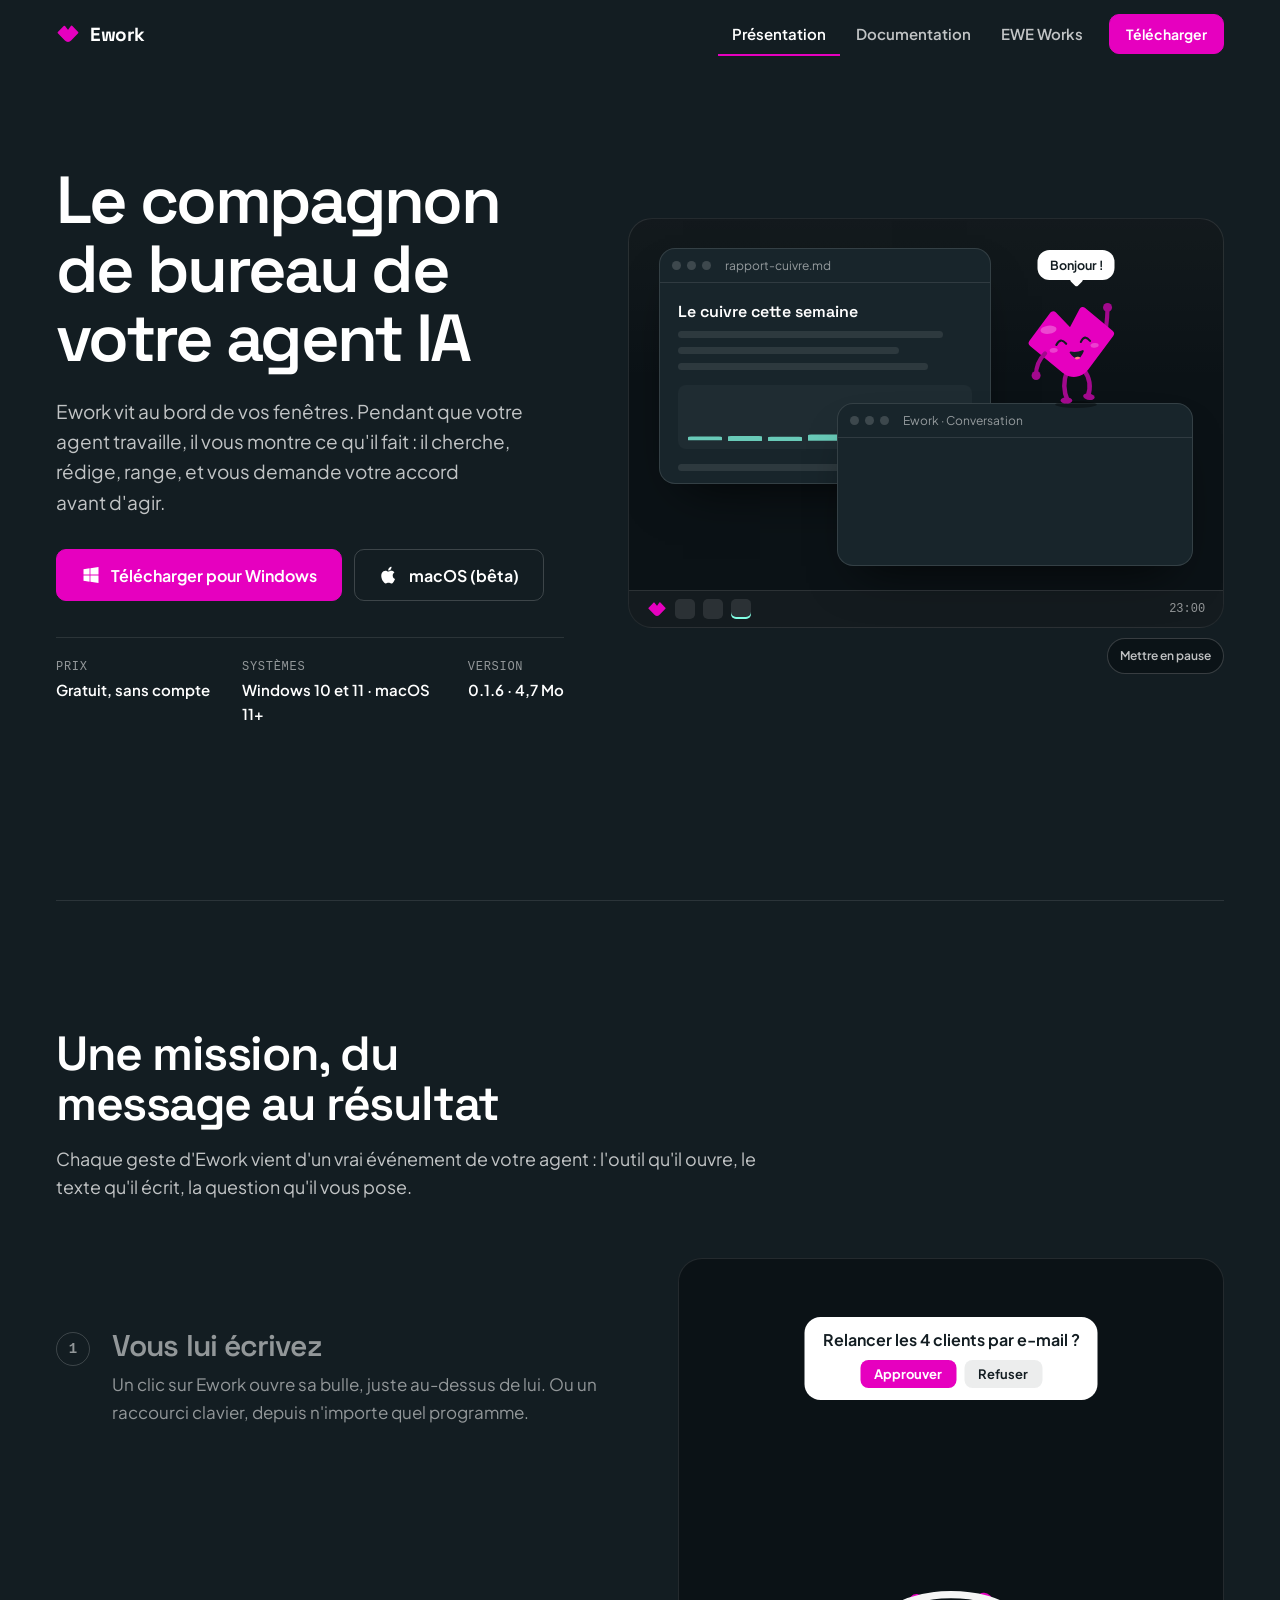
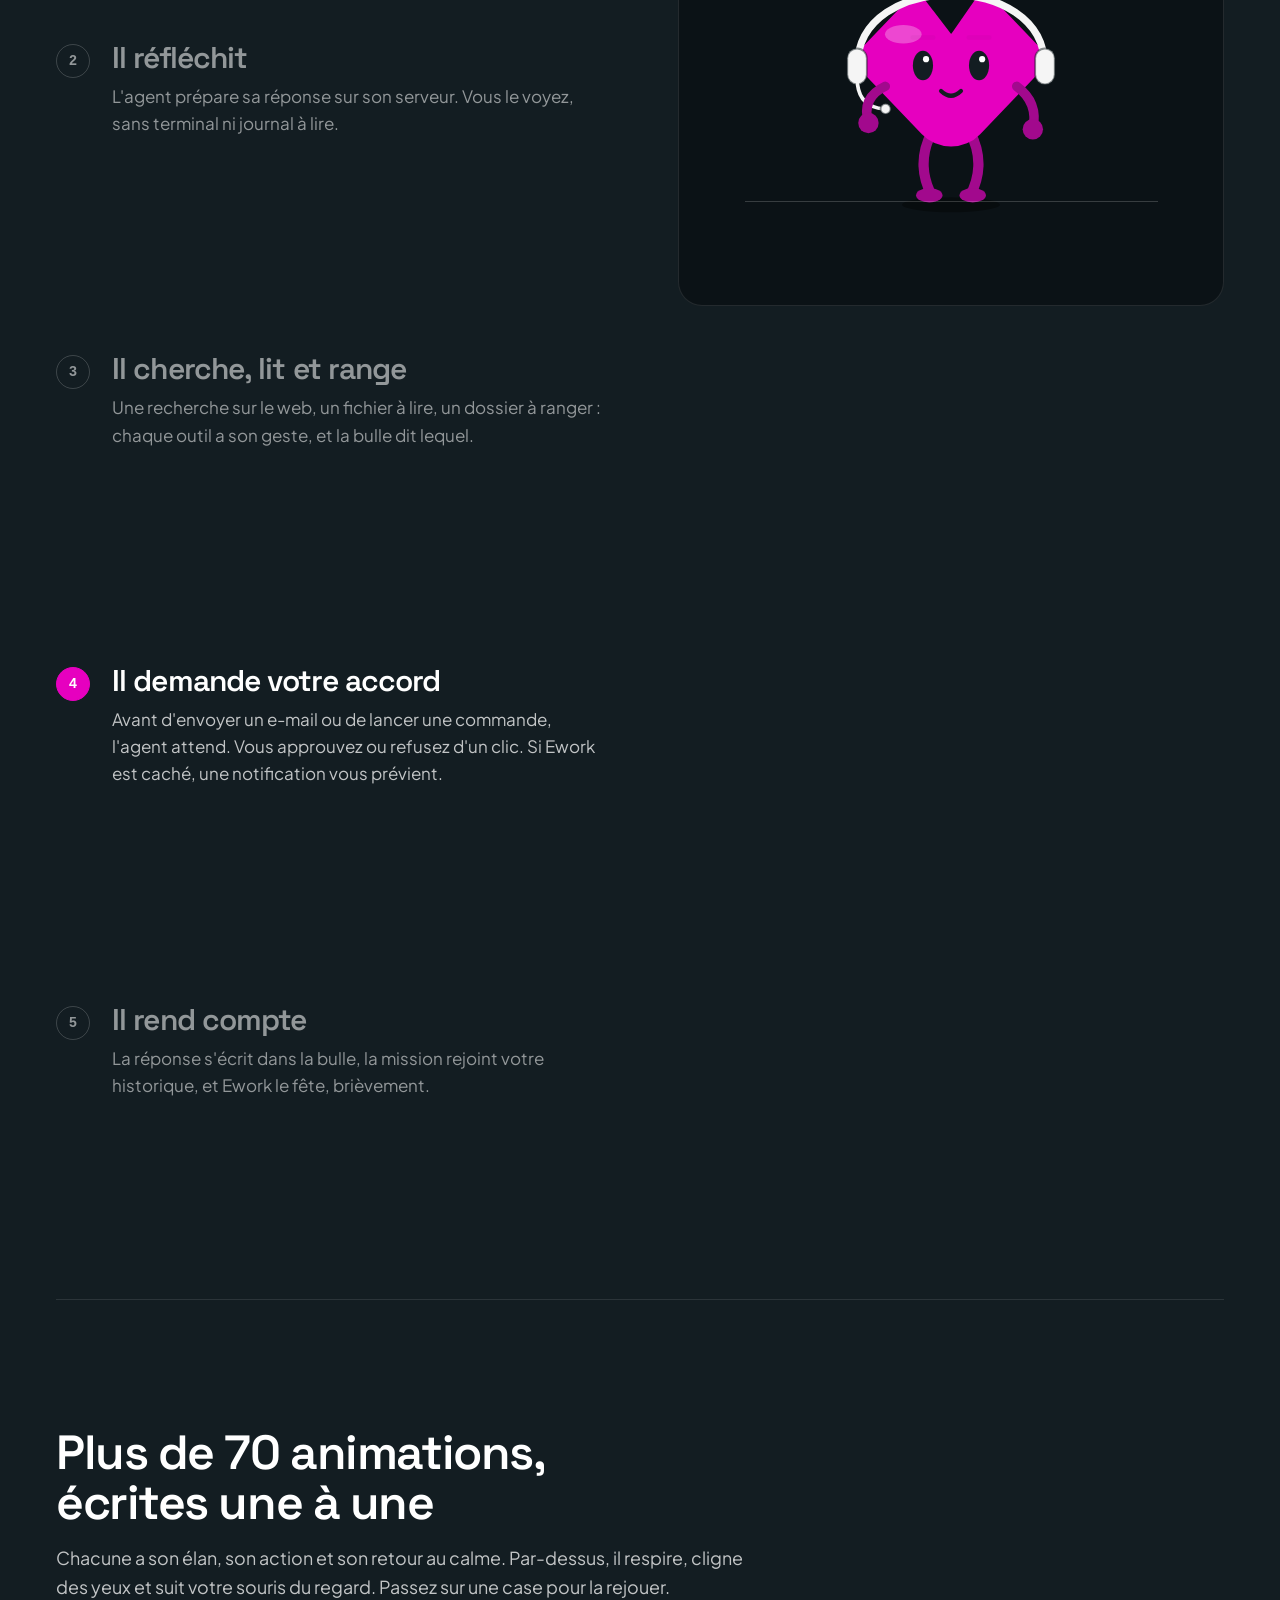
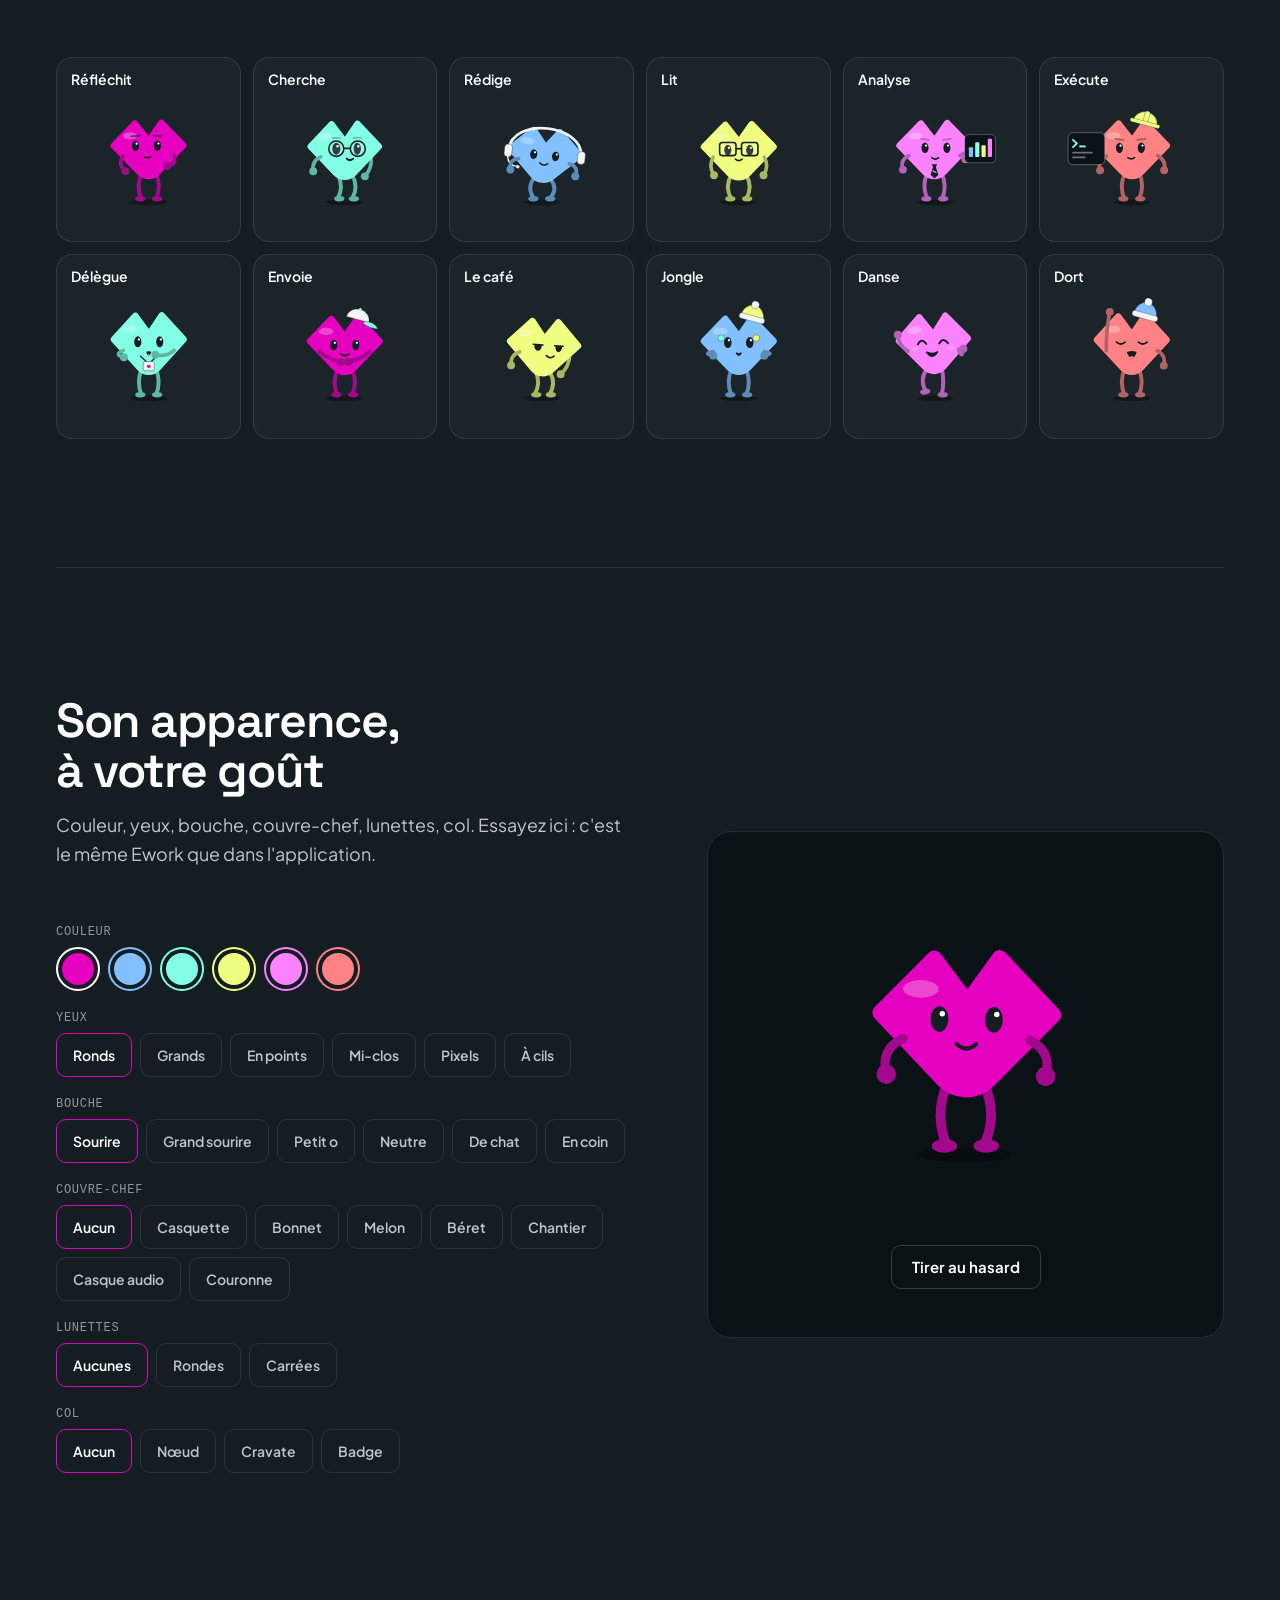
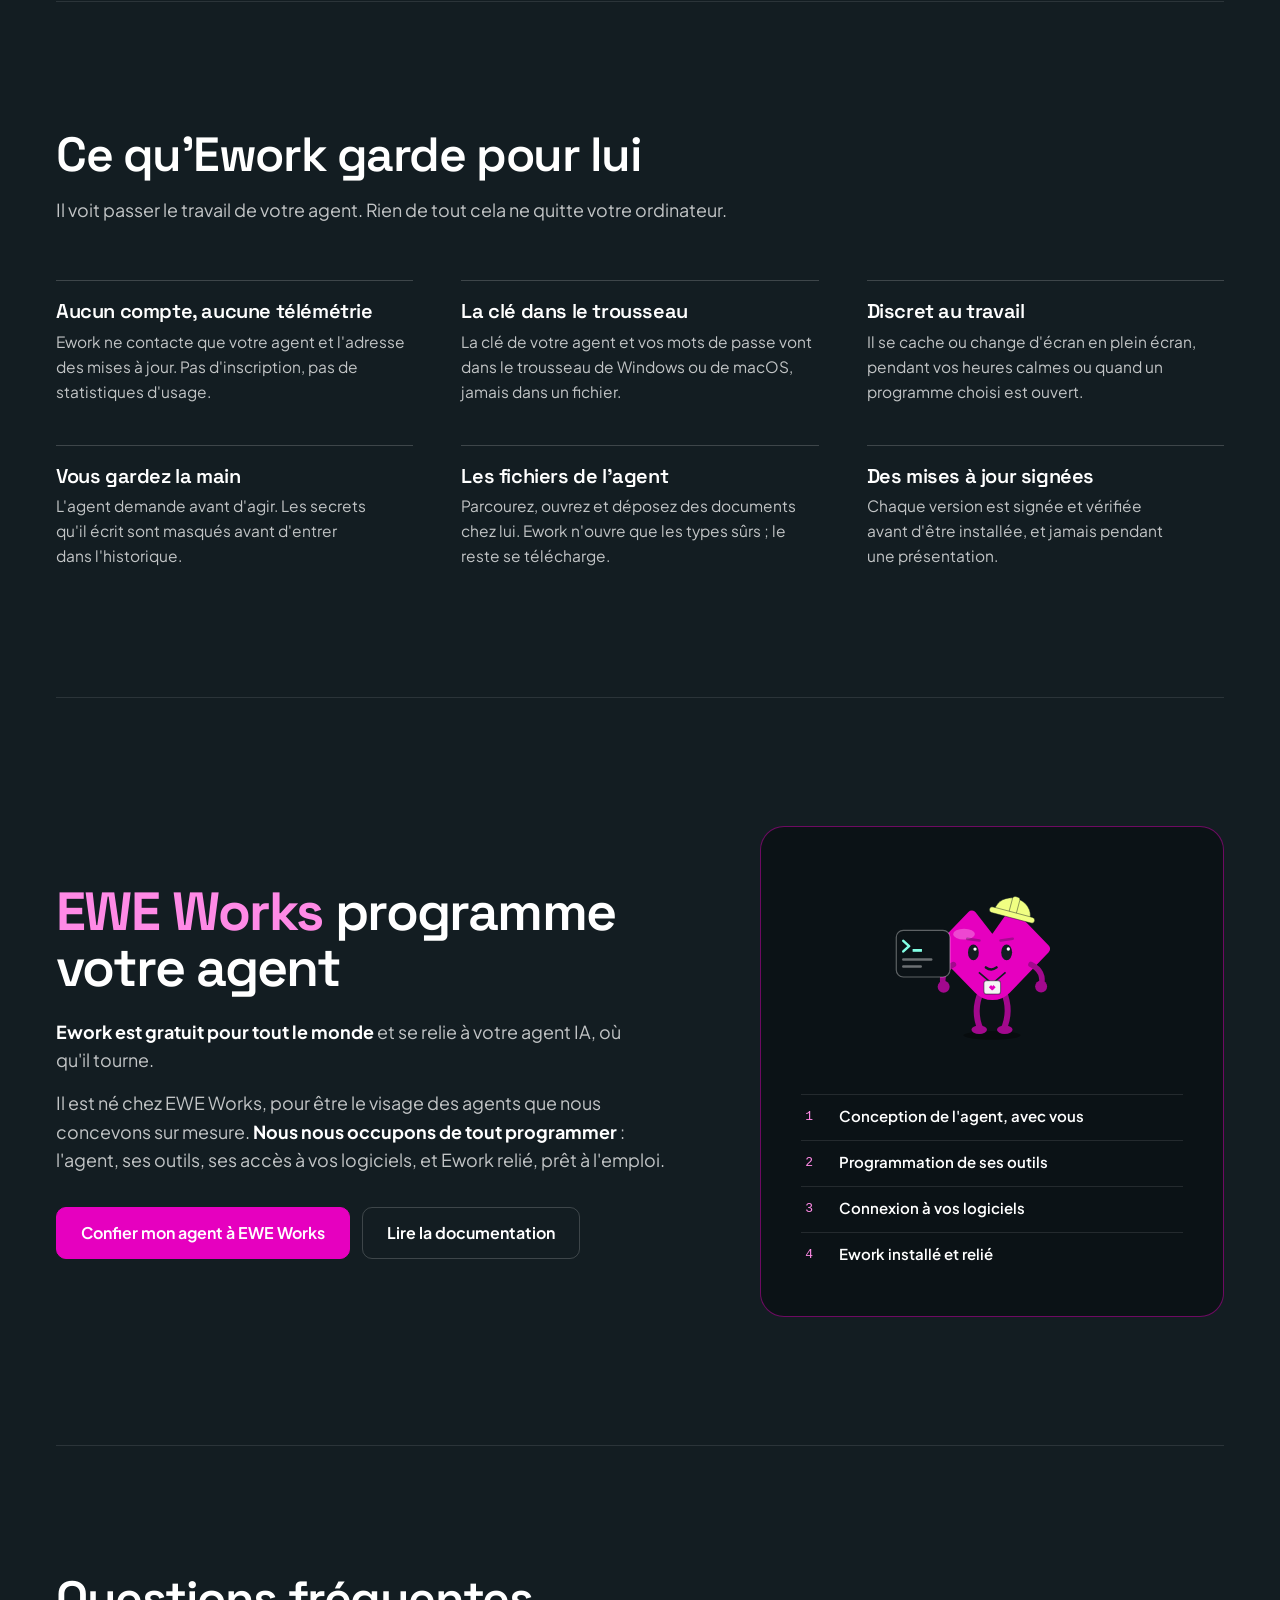
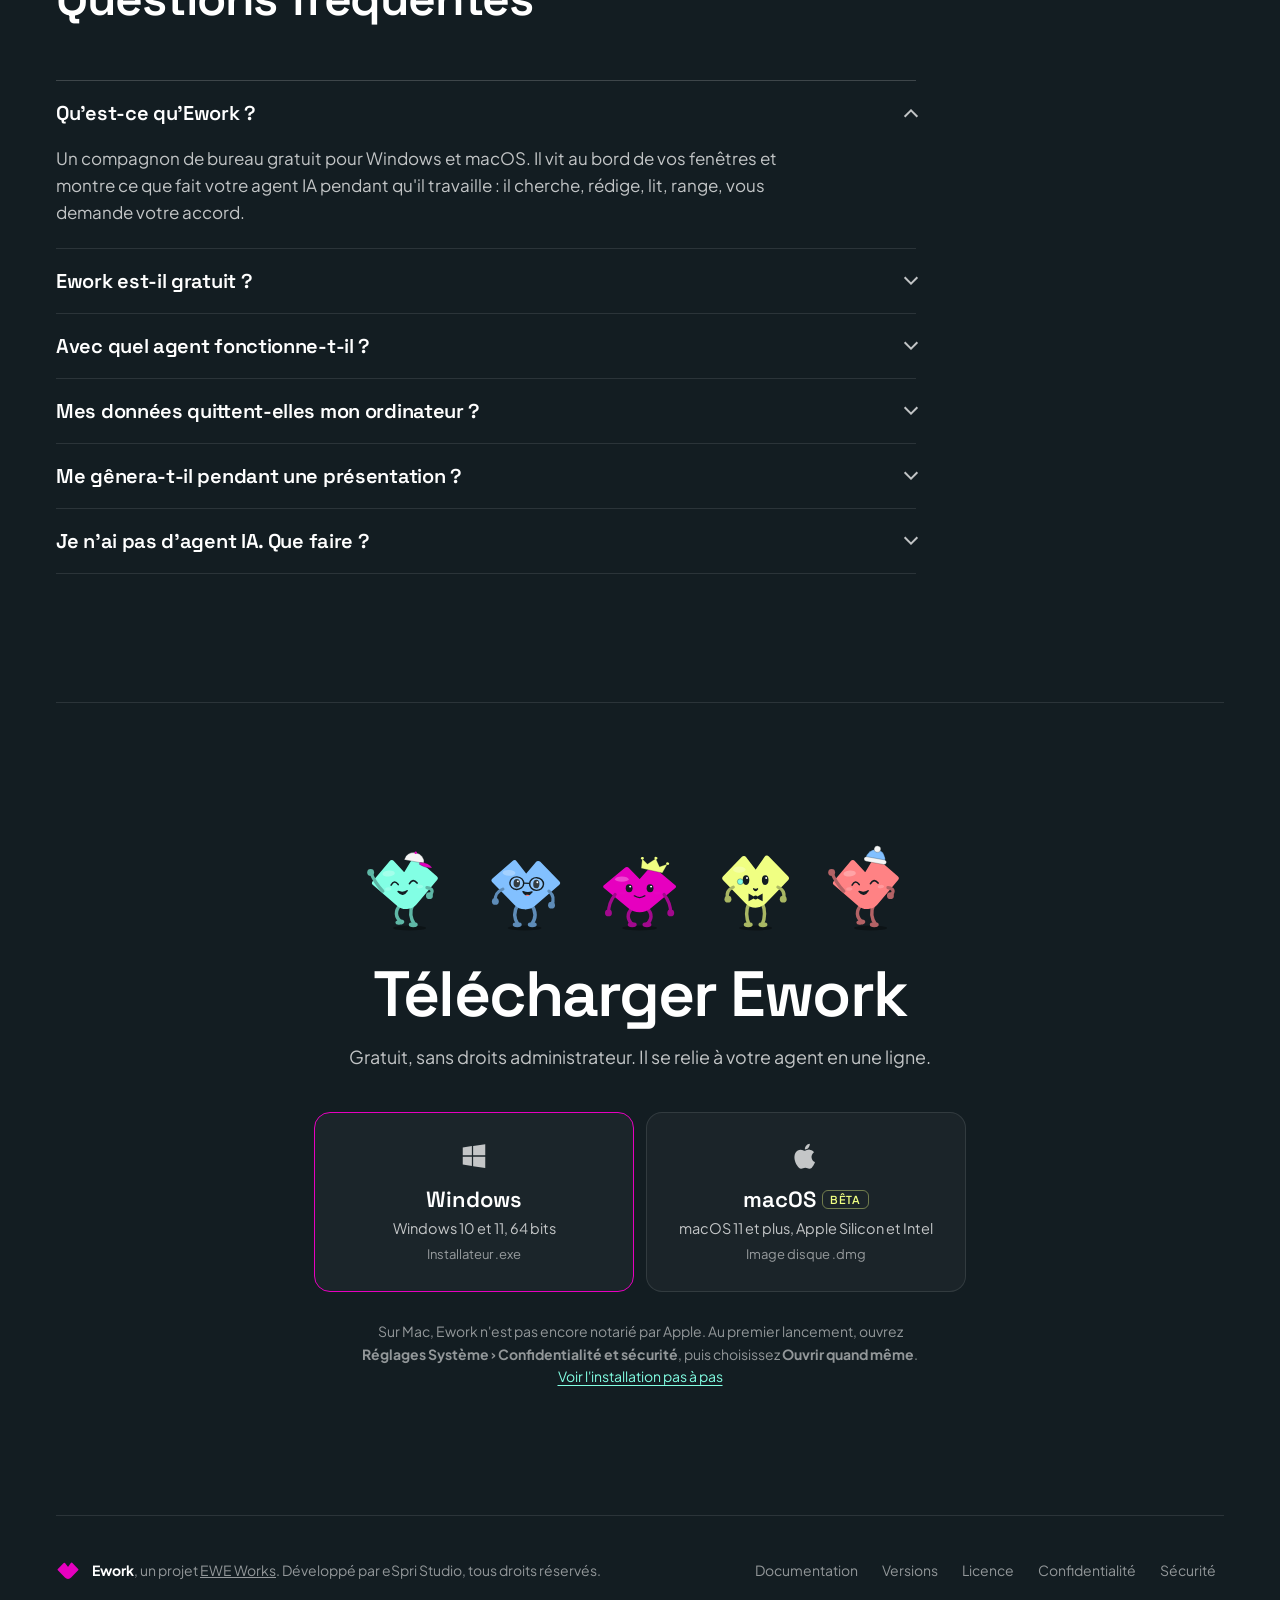
==== commit 7cb05eb9: "feat(site): quieter design, FAQ, structured data, llms.txt, sitemap, light fonts Co-Authored-By: Cla" ====
--- a/docs/index.html
+++ b/docs/index.html
@@ -3,129 +3,176 @@
   <head>
     <meta charset="UTF-8" />
     <meta name="viewport" content="width=device-width, initial-scale=1" />
-    <title>Ework — le visage de votre agent IA</title>
-    <meta name="description" content="Ework vit sur votre bureau et vous montre, en temps réel, ce que fait votre agent IA. Gratuit pour Windows et macOS. Conçu par EWE Works." />
-    <meta name="theme-color" content="#0b1216" />
-    <meta property="og:title" content="Ework — le visage de votre agent IA" />
-    <meta property="og:description" content="Un compagnon de bureau animé qui montre ce que fait votre agent. Gratuit, sans compte, sans télémétrie." />
+    <title>Ework — le compagnon de bureau de votre agent IA (Windows, macOS)</title>
+    <meta name="description" content="Ework est un compagnon de bureau gratuit pour Windows et macOS. Il marche sur le bord de vos fenêtres et montre en temps réel ce que fait votre agent IA : recherches, rédaction, demandes d'accord. Un projet EWE Works." />
+    <link rel="canonical" href="https://maximelebatardsartre.github.io/ework/" />
+    <meta name="robots" content="index, follow, max-image-preview:large" />
+    <meta name="theme-color" content="#131d22" />
+    <meta name="color-scheme" content="dark" />
+    <meta name="author" content="eSpri Studio" />
     <meta property="og:type" content="website" />
+    <meta property="og:locale" content="fr_FR" />
+    <meta property="og:site_name" content="Ework" />
+    <meta property="og:title" content="Ework — le compagnon de bureau de votre agent IA" />
+    <meta property="og:description" content="Gratuit pour Windows et macOS. Il montre en temps réel ce que fait votre agent IA, sans compte ni télémétrie." />
+    <meta property="og:url" content="https://maximelebatardsartre.github.io/ework/" />
+    <meta property="og:image" content="https://maximelebatardsartre.github.io/ework/og.png" />
+    <meta property="og:image:width" content="1200" />
+    <meta property="og:image:height" content="630" />
+    <meta property="og:image:alt" content="Ework, le compagnon de bureau de votre agent IA" />
+    <meta name="twitter:card" content="summary_large_image" />
     <link rel="icon" href="./assets/favicon-C1S6E5RX.svg" type="image/svg+xml" />
-    <script type="module" crossorigin src="./assets/index-DyC2RIBK.js"></script>
-    <link rel="modulepreload" crossorigin href="./assets/menu-LfB9it--.js">
-    <link rel="stylesheet" crossorigin href="./assets/menu-ZyfJ5kZ3.css">
+    <link rel="preload" href="./fonts/grotesk.woff2" as="font" type="font/woff2" crossorigin />
+    <link rel="preload" href="./fonts/jakarta.woff2" as="font" type="font/woff2" crossorigin />
+    <link rel="sitemap" type="application/xml" href="./sitemap.xml" />
+    <script type="application/ld+json">
+      {
+        "@context": "https://schema.org",
+        "@graph": [
+          {
+            "@type": "SoftwareApplication",
+            "@id": "https://maximelebatardsartre.github.io/ework/#app",
+            "name": "Ework",
+            "description": "Compagnon de bureau animé qui montre en temps réel ce que fait un agent d'intelligence artificielle : outils utilisés, rédaction, demandes d'accord. Il se relie à l'API de votre agent.",
+            "applicationCategory": "DesktopEnhancementApplication",
+            "applicationSubCategory": "Assistant d'agent IA",
+            "operatingSystem": "Windows 10, Windows 11, macOS 11 ou plus récent",
+            "softwareVersion": "0.1.6",
+            "inLanguage": "fr",
+            "isAccessibleForFree": true,
+            "offers": { "@type": "Offer", "price": "0", "priceCurrency": "EUR" },
+            "downloadUrl": "https://github.com/maximelebatardsartre/ework/releases/latest",
+            "softwareHelp": "https://maximelebatardsartre.github.io/ework/docs.html",
+            "image": "https://maximelebatardsartre.github.io/ework/og.png",
+            "url": "https://maximelebatardsartre.github.io/ework/",
+            "author": { "@type": "Organization", "name": "eSpri Studio" },
+            "publisher": { "@id": "https://ewe.works/#org" }
+          },
+          {
+            "@type": "Organization",
+            "@id": "https://ewe.works/#org",
+            "name": "EWE Works",
+            "url": "https://ewe.works",
+            "description": "Conception et programmation d'agents d'intelligence artificielle sur mesure."
+          },
+          {
+            "@type": "FAQPage",
+            "mainEntity": [
+              { "@type": "Question", "name": "Qu'est-ce qu'Ework ?", "acceptedAnswer": { "@type": "Answer", "text": "Un compagnon de bureau gratuit pour Windows et macOS. Il vit au bord de vos fenêtres et montre ce que fait votre agent IA pendant qu'il travaille : il cherche, rédige, lit, range, vous demande votre accord." } },
+              { "@type": "Question", "name": "Ework est-il gratuit ?", "acceptedAnswer": { "@type": "Answer", "text": "Oui : gratuit, sans compte et sans publicité. Il reste un logiciel propriétaire d'eSpri Studio, distribué par EWE Works." } },
+              { "@type": "Question", "name": "Avec quel agent fonctionne-t-il ?", "acceptedAnswer": { "@type": "Answer", "text": "Il se relie à l'API d'un agent compatible, sur votre ordinateur, votre réseau ou un serveur. L'agent peut se régler lui-même et vous donner une seule ligne à coller." } },
+              { "@type": "Question", "name": "Mes données quittent-elles mon ordinateur ?", "acceptedAnswer": { "@type": "Answer", "text": "Non. Ework n'a ni compte ni télémétrie. Il ne contacte que votre agent et l'adresse des mises à jour, et range la clé de l'agent dans le trousseau du système." } },
+              { "@type": "Question", "name": "Me gênera-t-il pendant une présentation ?", "acceptedAnswer": { "@type": "Answer", "text": "Non. Il se cache ou passe sur un autre écran dès qu'une application est en plein écran, pendant vos heures calmes ou quand un programme choisi est ouvert." } },
+              { "@type": "Question", "name": "Je n'ai pas d'agent IA. Que faire ?", "acceptedAnswer": { "@type": "Answer", "text": "EWE Works conçoit et programme des agents sur mesure, reliés à vos outils et livrés avec Ework : https://ewe.works" } }
+            ]
+          }
+        ]
+      }
+    </script>
+    <script type="module" crossorigin src="./assets/index-BndvaUYb.js"></script>
+    <link rel="modulepreload" crossorigin href="./assets/menu-WfuX1_xE.js">
+    <link rel="stylesheet" crossorigin href="./assets/menu-CJUg7sd7.css">
     <link rel="stylesheet" crossorigin href="./assets/index-Bt3AXyQ_.css">
   </head>
   <body>
     <a class="skip" href="#contenu">Aller au contenu</a>
-    <canvas class="aurora" aria-hidden="true"></canvas>
-    <div class="grain" aria-hidden="true"></div>
 
     <header class="nav" data-nav>
-      <a class="brand" href="#top" aria-label="Ework, accueil">
+      <a class="brand" href="./" aria-label="Ework, accueil">
         <svg viewBox="0 0 240 194" aria-hidden="true"><path fill="currentColor" d="M148.3 19.7 121 58.7a1 1 0 0 1-1.7 0L90 20.8a8.4 8.4 0 0 0-12.8-.8L18.5 80.6a9 9 0 0 0 0 12.5l70.4 72.6a43.4 43.4 0 0 0 62.3 0l70.3-72.6a9 9 0 0 0 0-12.5l-60-62a8.4 8.4 0 0 0-13.2 1.1Z" /></svg>
         <span>Ework</span>
       </a>
       <nav class="menu" id="menu" aria-label="Menu principal">
         <a href="./" aria-current="page">Présentation</a>
         <a href="./docs.html">Documentation</a>
-        <a class="menu-ewe" href="https://ewe.works" rel="noopener">EWE Works</a>
+        <a href="https://ewe.works" rel="noopener">EWE Works</a>
         <a class="btn btn-main menu-dl" href="#telecharger">Télécharger Ework</a>
       </nav>
-      <a class="btn btn-main btn-sm nav-dl" href="#telecharger" data-magnet>Télécharger</a>
+      <a class="btn btn-main btn-sm nav-dl" href="#telecharger">Télécharger</a>
       <button class="burger" type="button" aria-expanded="false" aria-controls="menu" aria-label="Ouvrir le menu" data-burger><span></span><span></span></button>
     </header>
 
     <main id="contenu">
       <!-- ============ Hero ============ -->
-      <section class="hero" id="top">
+      <section class="hero wrap" aria-labelledby="titre">
         <div class="hero-copy">
-          <p class="eyebrow reveal"><span class="dot"></span> Gratuit · Windows · macOS <em>bêta</em> · <span data-version>v0.1</span></p>
-          <h1 class="reveal">
-            <span class="line">Votre agent IA</span>
-            <span class="line">a enfin <span class="shine">un visage.</span></span>
-          </h1>
-          <p class="lede reveal">Ework vit sur votre bureau, marche sur le bord de vos fenêtres et vous montre, en temps réel, ce que fait votre agent IA. Vous lui parlez, vous lui confiez des missions, vous le voyez travailler.</p>
-          <div class="ctas reveal">
-            <a class="btn btn-main btn-lg" data-dl="main" data-magnet href="https://github.com/maximelebatardsartre/ework/releases/latest">
-              <span class="os-ico" data-os-ico></span>
-              <span><b data-dl-label>Télécharger pour Windows</b><small data-dl-meta>Windows 10 et 11 · 64 bits</small></span>
+          <h1 id="titre">Le compagnon de bureau de votre agent IA</h1>
+          <p class="lede">Ework vit au bord de vos fenêtres. Pendant que votre agent travaille, il vous montre ce qu'il fait : il cherche, rédige, range, et vous demande votre accord avant d'agir.</p>
+          <div class="ctas">
+            <a class="btn btn-main btn-lg" data-dl="main" href="https://github.com/maximelebatardsartre/ework/releases/latest">
+              <span class="os-ico" data-os-ico></span><span data-dl-label>Télécharger pour Windows</span>
             </a>
             <a class="btn btn-ghost btn-lg" data-dl="alt" href="https://github.com/maximelebatardsartre/ework/releases/latest">
-              <span class="os-ico" data-os-ico-alt></span>
-              <span><b data-dl-alt-label>macOS (bêta)</b><small data-dl-alt-meta>Apple Silicon et Intel</small></span>
+              <span class="os-ico" data-os-ico-alt></span><span data-dl-alt-label>macOS (bêta)</span>
             </a>
           </div>
-          <ul class="trust reveal">
-            <li>Sans compte</li>
-            <li>Sans télémétrie</li>
-            <li>Mises à jour signées</li>
-          </ul>
-        </div>
-
-        <div class="desk reveal" data-desk aria-label="Ework sur un bureau : il marche sur une fenêtre pendant que l'agent travaille">
-          <div class="win win-doc" data-tilt>
-            <div class="win-bar"><i></i><i></i><i></i><span>rapport-cuivre.md</span></div>
-            <div class="win-body paper" data-doc>
-              <p class="h">Le cuivre cette semaine</p>
-              <p class="l w90"></p><p class="l w75"></p><p class="l w85"></p>
-              <div class="chart"><span style="--h:38%"></span><span style="--h:52%"></span><span style="--h:46%"></span><span style="--h:64%"></span><span style="--h:58%"></span><span style="--h:77%"></span><span style="--h:88%"></span></div>
-              <p class="l w60"></p><p class="l w80"></p>
+          <dl class="facts">
+            <div><dt>Prix</dt><dd>Gratuit, sans compte</dd></div>
+            <div><dt>Systèmes</dt><dd>Windows 10 et 11 · macOS 11+</dd></div>
+            <div><dt>Version</dt><dd><span data-version>0.1.6</span> · <span data-size>4,7 Mo</span></dd></div>
+          </dl>
+        </div>
+
+        <figure class="desk" data-desk aria-label="Démonstration : Ework sur le bord d'une fenêtre pendant que l'agent mène une mission">
+          <div class="screen">
+            <div class="win win-doc">
+              <div class="win-bar"><i></i><i></i><i></i><span>rapport-cuivre.md</span></div>
+              <div class="win-body paper" data-doc>
+                <p class="h">Le cuivre cette semaine</p>
+                <p class="l w90"></p><p class="l w75"></p><p class="l w85"></p>
+                <div class="chart"><span style="--h:38%"></span><span style="--h:52%"></span><span style="--h:46%"></span><span style="--h:64%"></span><span style="--h:58%"></span><span style="--h:77%"></span><span style="--h:88%"></span></div>
+                <p class="l w60"></p>
+              </div>
             </div>
+            <div class="win win-chat">
+              <div class="win-bar"><i></i><i></i><i></i><span>Ework · Conversation</span></div>
+              <div class="win-body chat">
+                <p class="msg me" data-ask></p>
+                <p class="status" data-status><span class="spin"></span><span data-status-text>Prêt</span></p>
+                <p class="msg agent" data-answer></p>
+              </div>
+              <div class="walkway" data-walkway>
+                <div class="bubble" data-bubble aria-live="polite"></div>
+                <button class="rig-host hero-rig" type="button" data-hero-rig aria-label="Cliquer sur Ework"></button>
+              </div>
+            </div>
+            <div class="toast" data-toast role="status"><b>Mission terminée</b><span>Rapport rangé dans vos documents</span></div>
+            <div class="taskbar" aria-hidden="true"><span class="tb-start"></span><span></span><span></span><span class="tb-on"></span><time data-clock>10:42</time></div>
           </div>
-          <div class="win win-chat" data-tilt>
-            <div class="win-bar"><i></i><i></i><i></i><span>Ework · Conversation</span></div>
-            <div class="win-body chat">
-              <p class="msg me" data-ask></p>
-              <p class="status" data-status><span class="spin"></span><span data-status-text>Prêt</span></p>
-              <p class="msg agent" data-answer></p>
-            </div>
-            <div class="walkway" data-walkway>
-              <div class="bubble" data-bubble aria-live="polite"></div>
-              <div class="rig-host hero-rig" data-hero-rig title="Cliquez sur Ework"></div>
-            </div>
-          </div>
-          <div class="toast" data-toast role="status"><b>Mission terminée</b><span>Rapport rangé dans vos documents</span></div>
-        </div>
-        <a class="scroll-cue" href="#agent" aria-label="Découvrir">
-          <span></span>
-        </a>
-      </section>
-
-      <!-- ============ Verbs ============ -->
-      <div class="marquee" aria-hidden="true">
-        <div class="track">
-          <span>écoute</span><span>réfléchit</span><span>cherche</span><span>rédige</span><span>lit</span><span>range</span><span>envoie</span><span>analyse</span><span>exécute</span><span>délègue</span><span>patiente</span><span>vous demande votre accord</span><span>fête ça</span>
-          <span>écoute</span><span>réfléchit</span><span>cherche</span><span>rédige</span><span>lit</span><span>range</span><span>envoie</span><span>analyse</span><span>exécute</span><span>délègue</span><span>patiente</span><span>vous demande votre accord</span><span>fête ça</span>
-        </div>
-      </div>
-
-      <!-- ============ The story of a mission ============ -->
-      <section class="story" id="agent">
-        <header class="section-head reveal">
-          <p class="kicker">L'agent, enfin visible</p>
-          <h2>Vous voyez ce qu'il fait,<br />au moment où il le fait.</h2>
-          <p>Chaque événement de votre agent devient un geste. Ework ne fait pas semblant : il suit les outils que l'agent utilise, ses réponses et ses questions.</p>
+          <button class="pause" type="button" data-pause aria-pressed="false">Mettre en pause</button>
+        </figure>
+      </section>
+
+      <!-- ============ A mission ============ -->
+      <section class="story wrap" id="agent" aria-labelledby="t-agent">
+        <header class="head">
+          <h2 id="t-agent">Une mission, du message au résultat</h2>
+          <p>Chaque geste d'Ework vient d'un vrai événement de votre agent : l'outil qu'il ouvre, le texte qu'il écrit, la question qu'il vous pose.</p>
         </header>
         <div class="story-grid">
           <ol class="steps" data-steps>
             <li data-step="listen" data-say="Fais le point sur mes devis en attente.">
-              <span class="n">01</span><h3>Vous lui parlez</h3><p>Un clic sur Ework : sa bulle s'ouvre au-dessus de lui. Vous écrivez, il écoute. Ou bien un raccourci, d'où que vous soyez.</p>
+              <h3>Vous lui écrivez</h3>
+              <p>Un clic sur Ework ouvre sa bulle, juste au-dessus de lui. Ou un raccourci clavier, depuis n'importe quel programme.</p>
             </li>
             <li data-step="think" data-say="Je regarde ce qui est en attente…">
-              <span class="n">02</span><h3>Il réfléchit</h3><p>L'agent prépare sa réponse sur son serveur. Ework le montre, sans terminal ni journal à lire.</p>
+              <h3>Il réfléchit</h3>
+              <p>L'agent prépare sa réponse sur son serveur. Vous le voyez, sans terminal ni journal à lire.</p>
             </li>
             <li data-step="search" data-say="Cherche dans la boîte de réception">
-              <span class="n">03</span><h3>Il cherche, il lit, il range</h3><p>Une recherche sur le web, un fichier à lire, un dossier à ranger : chaque outil a son geste.</p>
+              <h3>Il cherche, lit et range</h3>
+              <p>Une recherche sur le web, un fichier à lire, un dossier à ranger : chaque outil a son geste, et la bulle dit lequel.</p>
             </li>
             <li data-step="ask" data-say="Relancer les 4 clients par e-mail ?" data-approve>
-              <span class="n">04</span><h3>Il vous demande votre accord</h3><p>Avant d'envoyer un e-mail ou de lancer une commande, l'agent demande. Vous approuvez ou refusez d'un clic, même quand Ework est caché.</p>
+              <h3>Il demande votre accord</h3>
+              <p>Avant d'envoyer un e-mail ou de lancer une commande, l'agent attend. Vous approuvez ou refusez d'un clic. Si Ework est caché, une notification vous prévient.</p>
             </li>
             <li data-step="celebrate" data-say="C'est fait : 4 relances envoyées.">
-              <span class="n">05</span><h3>C'est fait</h3><p>La réponse s'écrit dans la bulle, le compteur avance, et Ework fête ça. Sobrement.</p>
+              <h3>Il rend compte</h3>
+              <p>La réponse s'écrit dans la bulle, la mission rejoint votre historique, et Ework le fête, brièvement.</p>
             </li>
           </ol>
           <div class="story-stage" aria-hidden="true">
-            <div class="halo"></div>
             <div class="story-bubble" data-story-bubble>
               <span data-story-text>Fais le point sur mes devis en attente.</span>
               <span class="approve" data-story-approve><b>Approuver</b><i>Refuser</i></span>
@@ -137,186 +184,114 @@
       </section>
 
       <!-- ============ States ============ -->
-      <section class="states" id="etats">
-        <header class="section-head reveal">
-          <p class="kicker">Plus de 70 états animés</p>
-          <h2>Jamais une pose figée.</h2>
-          <p>Chaque animation est écrite en temps : l'élan, l'action, la suite, puis le retour au calme. Par-dessus, il respire, cligne des yeux et suit votre souris du regard. Survolez-les.</p>
+      <section class="states wrap" id="etats" aria-labelledby="t-etats">
+        <header class="head">
+          <h2 id="t-etats">Plus de 70 animations, écrites une à une</h2>
+          <p>Chacune a son élan, son action et son retour au calme. Par-dessus, il respire, cligne des yeux et suit votre souris du regard. Passez sur une case pour la rejouer.</p>
         </header>
         <div class="state-grid" data-states></div>
       </section>
 
       <!-- ============ Appearance ============ -->
-      <section class="looks" id="apparence">
-        <div class="looks-stage reveal">
-          <div class="pedestal"></div>
+      <section class="looks wrap" id="apparence" aria-labelledby="t-looks">
+        <div class="looks-copy">
+          <header class="head">
+            <h2 id="t-looks">Son apparence, à votre goût</h2>
+            <p>Couleur, yeux, bouche, couvre-chef, lunettes, col. Essayez ici : c'est le même Ework que dans l'application.</p>
+          </header>
+          <div class="pickers" data-pickers></div>
+        </div>
+        <div class="looks-stage">
           <div class="rig-host looks-rig" data-looks-rig></div>
-          <button class="btn btn-ghost btn-sm dice" type="button" data-random>Tirer au hasard</button>
-        </div>
-        <div class="looks-copy">
-          <header class="section-head left reveal">
-            <p class="kicker">Il vous ressemble</p>
-            <h2>Faites le vôtre,<br />pièce par pièce.</h2>
-            <p>Couleur, yeux, bouche, couvre-chef, lunettes, col. Certaines pièces se gagnent avec le temps. Essayez ici, c'est le même Ework que dans l'application.</p>
-          </header>
-          <div class="pickers reveal" data-pickers></div>
-        </div>
-      </section>
-
-      <!-- ============ Life ============ -->
-      <section class="life">
-        <header class="section-head reveal">
-          <p class="kicker">Il vit avec vous</p>
-          <h2>Un café le matin, une sieste le soir.</h2>
-          <p>Il suit l'heure de votre journée, réagit à une copie, à la musique, à un fichier qu'on lui tend. Et dès qu'une application passe en plein écran, il se fait oublier.</p>
+          <button class="btn btn-ghost" type="button" data-random>Tirer au hasard</button>
+        </div>
+      </section>
+
+      <!-- ============ Trust ============ -->
+      <section class="trust wrap" id="confiance" aria-labelledby="t-trust">
+        <header class="head">
+          <h2 id="t-trust">Ce qu'Ework garde pour lui</h2>
+          <p>Il voit passer le travail de votre agent. Rien de tout cela ne quitte votre ordinateur.</p>
         </header>
-        <div class="day" data-day>
-          <figure><div class="rig-host" data-life="coffee"></div><figcaption><b>8 h 30</b>Le café</figcaption></figure>
-          <figure><div class="rig-host" data-life="type"></div><figcaption><b>10 h</b>Au travail</figcaption></figure>
-          <figure><div class="rig-host" data-life="lunch"></div><figcaption><b>12 h 30</b>Le déjeuner</figcaption></figure>
-          <figure><div class="rig-host" data-life="music"></div><figcaption><b>16 h</b>Un peu de musique</figcaption></figure>
-          <figure><div class="rig-host" data-life="sleep"></div><figcaption><b>23 h</b>Bonne nuit</figcaption></figure>
-        </div>
-      </section>
-
-      <!-- ============ Bento ============ -->
-      <section class="bento-wrap">
-        <header class="section-head reveal">
-          <p class="kicker">Pensé pour le travail</p>
-          <h2>Puissant, discret,<br />et entièrement à vous.</h2>
+        <ul class="points">
+          <li><h3>Aucun compte, aucune télémétrie</h3><p>Ework ne contacte que votre agent et l'adresse des mises à jour. Pas d'inscription, pas de statistiques d'usage.</p></li>
+          <li><h3>La clé dans le trousseau</h3><p>La clé de votre agent et vos mots de passe vont dans le trousseau de Windows ou de macOS, jamais dans un fichier.</p></li>
+          <li><h3>Discret au travail</h3><p>Il se cache ou change d'écran en plein écran, pendant vos heures calmes ou quand un programme choisi est ouvert.</p></li>
+          <li><h3>Vous gardez la main</h3><p>L'agent demande avant d'agir. Les secrets qu'il écrit sont masqués avant d'entrer dans l'historique.</p></li>
+          <li><h3>Les fichiers de l'agent</h3><p>Parcourez, ouvrez et déposez des documents chez lui. Ework n'ouvre que les types sûrs ; le reste se télécharge.</p></li>
+          <li><h3>Des mises à jour signées</h3><p>Chaque version est signée et vérifiée avant d'être installée, et jamais pendant une présentation.</p></li>
+        </ul>
+      </section>
+
+      <!-- ============ EWE Works ============ -->
+      <section class="ewe wrap" id="ewe-works" aria-labelledby="t-ewe">
+        <div class="ewe-copy">
+          <h2 id="t-ewe"><strong>EWE Works</strong> programme votre agent</h2>
+          <p><strong>Ework est gratuit pour tout le monde</strong> et se relie à votre agent IA, où qu'il tourne.</p>
+          <p>Il est né chez EWE Works, pour être le visage des agents que nous concevons sur mesure. <strong>Nous nous occupons de tout programmer</strong> : l'agent, ses outils, ses accès à vos logiciels, et Ework relié, prêt à l'emploi.</p>
+          <div class="ctas">
+            <a class="btn btn-main btn-lg" href="https://ewe.works" rel="noopener">Confier mon agent à EWE Works</a>
+            <a class="btn btn-ghost btn-lg" href="./docs.html">Lire la documentation</a>
+          </div>
+        </div>
+        <div class="ewe-art">
+          <div class="rig-host" data-band-rig aria-hidden="true"></div>
+          <ol class="deliver">
+            <li>Conception de l'agent, avec vous</li>
+            <li>Programmation de ses outils</li>
+            <li>Connexion à vos logiciels</li>
+            <li>Ework installé et relié</li>
+          </ol>
+        </div>
+      </section>
+
+      <!-- ============ FAQ ============ -->
+      <section class="faq wrap" id="questions" aria-labelledby="t-faq">
+        <header class="head">
+          <h2 id="t-faq">Questions fréquentes</h2>
         </header>
-        <div class="bento">
-          <article class="card c-wide reveal" data-spot>
-            <div class="ico-lock" aria-hidden="true"><span></span></div>
-            <h3>Tout reste sur votre ordinateur</h3>
-            <p>Aucun compte, aucune télémétrie. La clé de votre agent est rangée dans le trousseau du système. Ework ne contacte que votre agent et l'adresse des mises à jour.</p>
-          </article>
-          <article class="card reveal" data-spot>
-            <div class="ico-full" aria-hidden="true"><span></span></div>
-            <h3>Discret en plein écran</h3>
-            <p>Présentation, vidéo, visioconférence : il disparaît ou passe sur l'autre écran. Heures calmes et programmes choisis aussi.</p>
-          </article>
-          <article class="card reveal" data-spot>
-            <div class="ico-check" aria-hidden="true"><span></span></div>
-            <h3>Vous gardez la main</h3>
-            <p>L'agent demande avant d'agir. Une notification vous prévient si Ework est caché.</p>
-          </article>
-          <article class="card reveal" data-spot>
-            <div class="ico-files" aria-hidden="true"><i></i><i></i><i></i></div>
-            <h3>Les fichiers de l'agent</h3>
-            <p>Ce qu'il a écrit, ce que vous lui confiez : parcourez, ouvrez, déposez.</p>
-          </article>
-          <article class="card reveal" data-spot>
-            <div class="ico-clock" aria-hidden="true"><span></span></div>
-            <h3>Missions et tâches planifiées</h3>
-            <p>Tout l'historique, des filtres, le détail de chaque étape. Et les tâches de l'agent arrivent d'elles-mêmes.</p>
-          </article>
-          <article class="card c-wide reveal" data-spot>
-            <div class="crests" aria-hidden="true"><span class="b"></span><span class="s"></span><span class="g"></span><span class="p"></span><span class="e"></span></div>
-            <h3>Une progression sobre</h3>
-            <p>Niveaux, rangs, badges et une carte à partager. Facultative, comptée sur votre ordinateur, et sans aucun classement entre personnes.</p>
-          </article>
-        </div>
-      </section>
-
-      <!-- ============ Technology ============ -->
-      <section class="tech" id="technologie">
-        <div class="tech-copy">
-          <header class="section-head left reveal">
-            <p class="kicker">La technologie EWE Works</p>
-            <h2>Gratuit pour tous.<br /><span class="shine">Taillé pour vos agents.</span></h2>
-            <p><strong>Ework est offert à tout le monde</strong> : il se relie à votre agent IA, sur votre ordinateur, votre réseau ou un serveur.</p>
-            <p>Il est né chez <strong class="ewe">EWE Works</strong>, pour être le visage des agents que nous concevons sur mesure. <strong>EWE Works s'occupe de tout programmer</strong> : l'agent, ses outils, ses accès à vos logiciels, et Ework qui vous le montre au travail.</p>
-          </header>
-          <div class="ctas reveal">
-            <a class="btn btn-main btn-lg" href="https://ewe.works" data-magnet rel="noopener"><span><b>Confier mon agent à EWE Works</b><small>Conception et programmation sur mesure</small></span></a>
-            <a class="btn btn-ghost" href="./docs.html">Comment ça marche</a>
-          </div>
-        </div>
-        <div class="flow reveal" aria-label="Ework sur votre bureau, l’API de l’agent, votre agent sur son serveur">
-          <svg viewBox="0 0 560 360" class="flow-svg" aria-hidden="true">
-            <defs>
-              <linearGradient id="wire" x1="0" x2="1"><stop offset="0" stop-color="#e600bf" /><stop offset="1" stop-color="#82ffe4" /></linearGradient>
-            </defs>
-            <path class="wire" d="M120 180 C 200 100, 240 100, 280 180" />
-            <path class="wire" d="M280 180 C 320 260, 360 260, 440 180" />
-            <path class="wire back" d="M440 180 C 360 100, 320 100, 280 180" />
-            <path class="wire back" d="M280 180 C 240 260, 200 260, 120 180" />
-            <circle class="pulse p1" r="4" /><circle class="pulse p2" r="4" /><circle class="pulse p3" r="4" /><circle class="pulse p4" r="4" />
-          </svg>
-          <div class="node n1"><div class="rig-host" data-tech-rig></div><b>Ework</b><span>sur votre bureau</span></div>
-          <div class="node n2"><div class="core"><span></span><span></span><span></span></div><b>API de l’agent</b><span>missions, événements, accords</span></div>
-          <div class="node n3"><div class="server"><i></i><i></i><i></i></div><b>Votre agent</b><span>sur son serveur</span></div>
-        </div>
-      </section>
-
-      <!-- ============ Documentation ============ -->
-      <section class="docs-teaser">
-        <a class="teaser reveal" href="./docs.html" data-spot>
-          <span class="kicker">Documentation technique</span>
-          <b>Comment Ework se relie à votre agent, ce qu'il écoute, ce qu'il garde, comment il le protège.</b>
-          <span class="teaser-go">Lire la documentation <i aria-hidden="true">→</i></span>
-          <pre aria-hidden="true"><code><span class="c">// une mission, vue par Ework</span>
-<span class="k">message.delta</span>    → <span class="s">type</span>
-<span class="k">tool.started</span>     → <span class="s">search</span>
-<span class="k">approval.request</span> → <span class="s">ask</span>
-<span class="k">run.completed</span>    → <span class="s">celebrate</span></code></pre>
-        </a>
-      </section>
-
-      <!-- ============ EWE Works ============ -->
-      <section class="ewe-band">
-        <div class="band reveal" data-spot>
-          <div class="band-copy">
-            <p class="kicker">Pas encore d'agent ?</p>
-            <h2><strong>EWE Works</strong> le conçoit,<br />le programme et le relie.</h2>
-            <p>Un agent adapté à votre métier, branché sur vos outils, livré avec Ework. Vous n'avez rien à installer côté serveur : <strong>nous nous occupons de tout.</strong></p>
-            <div class="ctas">
-              <a class="btn btn-main btn-lg" href="https://ewe.works" data-magnet rel="noopener"><span><b>Découvrir EWE Works</b><small>ewe.works</small></span></a>
-            </div>
-          </div>
-          <div class="band-art" aria-hidden="true">
-            <div class="rig-host" data-band-rig></div>
-            <ul class="band-list"><li>Conception de l'agent</li><li>Programmation des outils</li><li>Connexion à vos logiciels</li><li>Ework relié et prêt</li></ul>
-          </div>
+        <div class="qa">
+          <details open><summary>Qu'est-ce qu'Ework ?</summary><p>Un compagnon de bureau gratuit pour Windows et macOS. Il vit au bord de vos fenêtres et montre ce que fait votre agent IA pendant qu'il travaille : il cherche, rédige, lit, range, vous demande votre accord.</p></details>
+          <details><summary>Ework est-il gratuit ?</summary><p>Oui : gratuit, sans compte et sans publicité. Il reste un logiciel propriétaire d'eSpri Studio, distribué par EWE Works.</p></details>
+          <details><summary>Avec quel agent fonctionne-t-il ?</summary><p>Il se relie à l'API d'un agent compatible, sur votre ordinateur, votre réseau ou un serveur. L'agent peut se régler lui-même et vous donner une seule ligne à coller. Les détails sont dans la <a href="./docs.html#relier">documentation</a>.</p></details>
+          <details><summary>Mes données quittent-elles mon ordinateur ?</summary><p>Non. Ework n'a ni compte ni télémétrie. Il ne contacte que votre agent et l'adresse des mises à jour, et range la clé de l'agent dans le trousseau du système.</p></details>
+          <details><summary>Me gênera-t-il pendant une présentation ?</summary><p>Non. Il se cache ou passe sur un autre écran dès qu'une application est en plein écran, pendant vos heures calmes ou quand un programme choisi est ouvert.</p></details>
+          <details><summary>Je n'ai pas d'agent IA. Que faire ?</summary><p><strong>EWE Works conçoit et programme des agents sur mesure</strong>, reliés à vos outils et livrés avec Ework. <a href="https://ewe.works" rel="noopener">Découvrir EWE Works</a></p></details>
         </div>
       </section>
 
       <!-- ============ Download ============ -->
-      <section class="final" id="telecharger">
+      <section class="final wrap" id="telecharger" aria-labelledby="t-dl">
         <div class="crowd" data-crowd aria-hidden="true"></div>
-        <h2 class="reveal">Installez Ework.<br /><span class="shine">Il s'occupe du reste.</span></h2>
-        <p class="reveal">Gratuit, sans compte, sans droits administrateur. Il se relie à votre agent IA en une ligne.</p>
-        <div class="dl-cards reveal">
-          <a class="dl-card" data-dl="win" data-spot href="https://github.com/maximelebatardsartre/ework/releases/latest">
-            <span class="os-ico big" data-ico="win"></span>
+        <h2 id="t-dl">Télécharger Ework</h2>
+        <p class="final-lede">Gratuit, sans droits administrateur. Il se relie à votre agent en une ligne.</p>
+        <div class="dl-cards">
+          <a class="dl-card" data-dl="win" href="https://github.com/maximelebatardsartre/ework/releases/latest">
+            <span class="os-ico" data-ico="win"></span>
             <b>Windows</b>
             <span>Windows 10 et 11, 64 bits</span>
-            <small data-meta="win">Installateur · .exe</small>
-            <em class="go">Télécharger</em>
+            <small data-meta="win">Installateur .exe</small>
           </a>
-          <a class="dl-card" data-dl="mac" data-spot href="https://github.com/maximelebatardsartre/ework/releases/latest">
-            <span class="os-ico big" data-ico="mac"></span>
+          <a class="dl-card" data-dl="mac" href="https://github.com/maximelebatardsartre/ework/releases/latest">
+            <span class="os-ico" data-ico="mac"></span>
             <b>macOS <i class="beta">bêta</i></b>
             <span>macOS 11 et plus, Apple Silicon et Intel</span>
-            <small data-meta="mac">Image disque · .dmg</small>
-            <em class="go">Télécharger</em>
+            <small data-meta="mac">Image disque .dmg</small>
           </a>
         </div>
-        <p class="note reveal">Sur Mac, Ework n'est pas encore notarié par Apple : au premier lancement, ouvrez <b>Réglages Système › Confidentialité et sécurité</b>, puis <b>Ouvrir quand même</b>. <a href="https://github.com/maximelebatardsartre/ework#installer-ework">Le mode d'emploi complet</a></p>
+        <p class="note">Sur Mac, Ework n'est pas encore notarié par Apple. Au premier lancement, ouvrez <b>Réglages Système › Confidentialité et sécurité</b>, puis choisissez <b>Ouvrir quand même</b>. <a href="https://github.com/maximelebatardsartre/ework#installer-ework">Voir l'installation pas à pas</a></p>
       </section>
     </main>
 
-    <footer class="foot">
+    <footer class="foot wrap">
       <div class="foot-brand">
         <svg viewBox="0 0 240 194" aria-hidden="true"><path fill="currentColor" d="M148.3 19.7 121 58.7a1 1 0 0 1-1.7 0L90 20.8a8.4 8.4 0 0 0-12.8-.8L18.5 80.6a9 9 0 0 0 0 12.5l70.4 72.6a43.4 43.4 0 0 0 62.3 0l70.3-72.6a9 9 0 0 0 0-12.5l-60-62a8.4 8.4 0 0 0-13.2 1.1Z" /></svg>
-        <p><b>Ework</b> · un projet <a href="https://ewe.works" rel="noopener">EWE Works</a><br />Développé par eSpri Studio. Tous droits réservés.</p>
+        <p><b>Ework</b>, un projet <a href="https://ewe.works" rel="noopener">EWE Works</a>. Développé par eSpri Studio, tous droits réservés.</p>
       </div>
-      <nav aria-label="Liens">
+      <nav aria-label="Liens du pied de page">
         <a href="./docs.html">Documentation</a>
-        <a href="https://github.com/maximelebatardsartre/ework">GitHub</a>
         <a href="https://github.com/maximelebatardsartre/ework/releases">Versions</a>
-        <a href="https://github.com/maximelebatardsartre/ework/blob/main/LICENCE-UTILISATION.md">Licence d'utilisation</a>
+        <a href="https://github.com/maximelebatardsartre/ework/blob/main/LICENCE-UTILISATION.md">Licence</a>
         <a href="https://github.com/maximelebatardsartre/ework/blob/main/CONFIDENTIALITE.md">Confidentialité</a>
         <a href="https://github.com/maximelebatardsartre/ework/blob/main/SECURITY.md">Sécurité</a>
       </nav>
--- a/docs/assets/menu-CJUg7sd7.css
+++ b/docs/assets/menu-CJUg7sd7.css
@@ -0,0 +1 @@
+@font-face{font-family:Plus Jakarta Sans;src:url(../fonts/jakarta.woff2)format("woff2");font-weight:200 800;font-display:swap}@font-face{font-family:Space Grotesk;src:url(../fonts/grotesk.woff2)format("woff2");font-weight:300 700;font-display:swap}:root{--lightningcss-light: ;--lightningcss-dark:initial;color-scheme:dark;--night:#131d22;--deep:#0b1216;--raise:#ffffff09;--raise-2:#ffffff12;--line:#ffffff1a;--line-2:#ffffff2e;--ink:#fff;--ink-2:#ffffffbd;--ink-3:#ffffff8a;--pink:#e600bf;--pink-text:#ff8ae6;--mint:#82ffe4;--yellow:#f0ff82;--ui:"Plus Jakarta Sans", system-ui, sans-serif;--display:"Space Grotesk", system-ui, sans-serif;--mono:ui-monospace, "Cascadia Mono", "SF Mono", Menlo, Consolas, monospace;--r1:10px;--r2:16px;--r3:24px;--gut:clamp(16px, 5vw, 56px);--wrap:1200px;--ease:cubic-bezier(.22, 1, .36, 1)}*,:before,:after{box-sizing:border-box}html{scroll-behavior:smooth;-webkit-text-size-adjust:100%;scroll-padding-top:92px}body{background:var(--night);color:var(--ink);font:400 17px/1.6 var(--ui);-webkit-font-smoothing:antialiased;margin:0;overflow-x:clip}a{color:inherit}svg{display:block}h1,h2,h3{font-family:var(--display);letter-spacing:-.03em;text-wrap:balance;margin:0;font-weight:600;line-height:1.04}p{text-wrap:pretty;margin:0}strong{color:var(--ink);font-weight:700}::selection{background:var(--pink);color:#fff}:focus-visible{outline:2px solid var(--pink-text);outline-offset:3px;border-radius:6px}.skip{z-index:200;border-radius:var(--r1);background:var(--pink);padding:12px 18px;font-weight:700;text-decoration:none;position:fixed;top:16px;left:16px;translate:0 -200%}.skip:focus{translate:0}.wrap{width:min(var(--wrap), 100% - 2 * var(--gut));margin-inline:auto}main>section{padding-block:clamp(72px,10vw,128px)}main>section+section{border-top:1px solid var(--line)}.btn{border-radius:var(--r1);border:1px solid var(--line-2);min-height:44px;color:var(--ink);font:650 15px/1.2 var(--ui);cursor:pointer;-webkit-tap-highlight-color:transparent;background:0 0;justify-content:center;align-items:center;gap:10px;padding:10px 20px;text-decoration:none;transition:background .2s,border-color .2s,translate .12s;display:inline-flex}.btn:hover{background:var(--raise-2);border-color:#ffffff4d}.btn:active{translate:0 1px}.btn-main{background:var(--pink);border-color:var(--pink)}.btn-main:hover{background:#cc00a9;border-color:#cc00a9}.btn-lg{min-height:52px;padding:12px 24px;font-size:16px}.btn-sm{min-height:40px;padding:8px 16px;font-size:14px}.os-ico svg{width:20px;height:20px}.nav{z-index:50;height:68px;padding-inline:max(var(--gut), (100% - var(--wrap)) / 2);isolation:isolate;align-items:center;gap:12px;display:flex;position:fixed;inset:0 0 auto}.nav:before{content:"";z-index:-1;border-bottom:1px solid #0000;transition:background .3s,border-color .3s;position:absolute;inset:0}.nav.stuck:before{border-color:var(--line);-webkit-backdrop-filter:blur(14px);background:#131d22e0}.nav.open:before{-webkit-backdrop-filter:none;background:0 0;border-color:#0000}.brand{z-index:2;min-height:44px;font:700 19px var(--display);letter-spacing:-.02em;align-items:center;gap:10px;text-decoration:none;display:flex;position:relative}.brand svg{width:24px;color:var(--pink)}.menu{align-items:center;gap:2px;margin-left:auto;display:flex}.menu a:not(.btn){border-radius:var(--r1);min-height:44px;color:var(--ink-2);align-items:center;padding:0 14px;font-size:15px;font-weight:600;text-decoration:none;transition:color .2s,background .2s;display:inline-flex}.menu a:not(.btn):hover{color:var(--ink);background:var(--raise-2)}.menu a[aria-current=page]{color:var(--ink);box-shadow:inset 0 -2px 0 var(--pink);border-radius:0}.menu-dl{display:none!important}.burger{border:1px solid var(--line-2);border-radius:var(--r1);cursor:pointer;background:0 0;width:44px;height:44px;margin-left:4px;display:none;position:relative}.burger span{height:2px;transition:translate .3s var(--ease), rotate .3s var(--ease);background:#fff;border-radius:2px;position:absolute;left:12px;right:12px}.burger span:first-child{translate:0 -4px}.burger span:last-child{translate:0 4px}.nav.open .burger span:first-child{translate:0;rotate:45deg}.nav.open .burger span:last-child{translate:0;rotate:-45deg}.head{max-width:720px;margin-bottom:clamp(36px,5vw,56px)}.head h2{font-size:clamp(30px,3.8vw,48px)}.head p{color:var(--ink-2);margin-top:16px;font-size:clamp(16px,1.4vw,18px)}.hero{grid-template-columns:minmax(0,.92fr) minmax(0,1.08fr);align-items:center;gap:clamp(32px,5vw,72px);min-height:min(100svh,940px);display:grid;padding-top:120px!important}.hero h1{letter-spacing:-.04em;font-size:clamp(40px,5.2vw,72px)}.lede{max-width:34em;color:var(--ink-2);margin-top:22px;font-size:clamp(17px,1.5vw,19px)}.ctas{flex-wrap:wrap;gap:12px;margin-top:32px;display:flex}.facts{border-top:1px solid var(--line);grid-template-columns:repeat(3,auto);justify-content:start;gap:8px 32px;margin:36px 0 0;padding-top:22px;display:grid}.facts dt{font:500 12px var(--mono);letter-spacing:.06em;text-transform:uppercase;color:var(--ink-3)}.facts dd{margin:4px 0 0;font-size:15px;font-weight:600}.hero-copy,.desk{animation:enter .9s var(--ease) both}.desk{animation-delay:.12s}@keyframes enter{0%{opacity:0;translate:0 16px}}.desk{margin:0;position:relative}.screen{aspect-ratio:16/11;border-radius:var(--r3);border:1px solid var(--line);background:linear-gradient(180deg, #ffffff08, transparent 40%), var(--deep);position:relative;overflow:hidden}.win{border-radius:var(--r2);background:#18252b;border:1px solid #ffffff1f;position:absolute;box-shadow:0 24px 50px -24px #000c}.win-bar{border-bottom:1px solid var(--line);height:34px;color:var(--ink-3);align-items:center;gap:6px;padding:0 12px;font-size:12px;display:flex}.win-bar i{background:#ffffff29;border-radius:50%;width:9px;height:9px}.win-bar span{white-space:nowrap;text-overflow:ellipsis;margin-left:8px;overflow:hidden}.win-doc{width:56%;height:58%;top:7%;left:5%}.win-chat{width:60%;height:40%;bottom:15%;right:5%;overflow:visible}.paper{align-content:start;gap:9px;padding:18px;display:grid}.paper .h{font:600 16px var(--display)}.paper .l{background:#ffffff17;border-radius:4px;height:7px}.w90{width:90%}.w85{width:85%}.w75{width:75%}.w60{width:60%}.chart{background:#ffffff08;border-radius:8px;align-items:flex-end;gap:6px;height:64px;margin:6px 0;padding:8px 10px;display:flex}.chart span{height:var(--h);background:var(--mint);opacity:.75;transform-origin:bottom;transition:transform .7s var(--ease);border-radius:3px 3px 1px 1px;flex:1}.paper:not(.fresh) .chart span{transform:scaleY(.2)}.chat{align-content:start;gap:8px;padding:12px 14px;font-size:13px;line-height:1.45;display:grid}.msg{opacity:0;border-radius:12px;max-width:90%;min-height:1.45em;padding:8px 12px;transition:opacity .3s}.msg.on{opacity:1}.msg.me{background:#e600bf2e;border-bottom-right-radius:4px;justify-self:end}.msg.agent{background:#ffffff0f;border-bottom-left-radius:4px}.status{color:var(--ink-3);opacity:0;align-items:center;gap:8px;font-size:12px;transition:opacity .3s;display:flex}.status.on{opacity:1}.status.busy{color:var(--mint)}.spin{opacity:0;border:2px solid;border-right-color:#0000;border-radius:50%;width:11px;height:11px}.status.busy .spin{opacity:1;animation:.9s linear infinite rot}@keyframes rot{to{rotate:360deg}}.walkway{--x:.5;height:0;position:absolute;top:0;left:7%;right:7%}.hero-rig{bottom:0;left:calc(var(--x) * 100%);aspect-ratio:180/190;cursor:pointer;background:0 0;border:0;width:clamp(96px,12vw,150px);padding:0;position:absolute;translate:-50% 21.05%}.hero-rig:focus-visible{outline-offset:-8px}.rig-host svg{width:100%;height:100%}.bubble{bottom:clamp(82px,10vw,124px);left:calc(var(--x) * 100%);max-width:80%;color:var(--night);font:650 12.5px var(--ui);white-space:nowrap;opacity:0;transition:opacity .25s, translate .25s var(--ease);pointer-events:none;background:#fff;border-radius:12px;padding:7px 12px;position:absolute;translate:-50% 6px}.bubble:after{content:"";background:#fff;border-radius:2px;width:10px;height:10px;position:absolute;bottom:-5px;left:50%;translate:-50%;rotate:45deg}.bubble.on{opacity:1;translate:-50%}.toast{border:1px solid var(--line);color:var(--ink-2);opacity:0;transition:opacity .3s, translate .3s var(--ease);background:#1b2a31;border-radius:12px;gap:1px;padding:10px 14px 10px 38px;font-size:12px;display:grid;position:absolute;top:5%;right:4%;translate:0 -8px}.toast b{color:var(--ink)}.toast:before{content:"";background:var(--mint);border-radius:50%;width:16px;height:16px;position:absolute;top:50%;left:12px;translate:0 -50%}.toast.on{opacity:1;translate:0}.taskbar{border-top:1px solid var(--line);background:#ffffff0a;align-items:center;gap:8px;height:9%;padding:0 3%;display:flex;position:absolute;inset:auto 0 0}.taskbar span{background:#ffffff1a;border-radius:5px;width:20px;height:20px}.taskbar .tb-start{background:var(--pink);-webkit-mask:url("data:image/svg+xml,%3Csvg xmlns='http://www.w3.org/2000/svg' viewBox='0 0 240 194'%3E%3Cpath d='M148.3 19.7 121 58.7a1 1 0 0 1-1.7 0L90 20.8a8.4 8.4 0 0 0-12.8-.8L18.5 80.6a9 9 0 0 0 0 12.5l70.4 72.6a43.4 43.4 0 0 0 62.3 0l70.3-72.6a9 9 0 0 0 0-12.5l-60-62a8.4 8.4 0 0 0-13.2 1.1Z'/%3E%3C/svg%3E") 50%/contain no-repeat;mask:url("data:image/svg+xml,%3Csvg xmlns='http://www.w3.org/2000/svg' viewBox='0 0 240 194'%3E%3Cpath d='M148.3 19.7 121 58.7a1 1 0 0 1-1.7 0L90 20.8a8.4 8.4 0 0 0-12.8-.8L18.5 80.6a9 9 0 0 0 0 12.5l70.4 72.6a43.4 43.4 0 0 0 62.3 0l70.3-72.6a9 9 0 0 0 0-12.5l-60-62a8.4 8.4 0 0 0-13.2 1.1Z'/%3E%3C/svg%3E") 50%/contain no-repeat}.taskbar .tb-on{box-shadow:inset 0 -2px 0 var(--mint)}.taskbar time{font:500 12px var(--mono);color:var(--ink-3);margin-left:auto}.pause{border:1px solid var(--line-2);min-height:36px;color:var(--ink-2);font:600 12px var(--ui);cursor:pointer;background:#0b1216cc;border-radius:999px;margin:10px 0 0 auto;padding:4px 12px;display:block}.pause:hover{color:var(--ink)}.story-grid{grid-template-columns:minmax(0,1fr) minmax(0,1fr);gap:clamp(32px,6vw,88px);display:grid}.steps{counter-reset:step;gap:24vh;margin:0;padding:8vh 0;list-style:none;display:grid}.steps li{counter-increment:step;color:var(--ink-3);padding-left:56px;transition:color .4s;position:relative}.steps li:before{content:counter(step);border:1px solid var(--line-2);width:34px;height:34px;font:600 14px var(--mono);color:var(--ink-3);border-radius:50%;place-items:center;transition:background .4s,border-color .4s,color .4s;display:grid;position:absolute;top:2px;left:0}.steps li.now{color:var(--ink-2)}.steps li.now:before{background:var(--pink);border-color:var(--pink);color:#fff}.steps h3{color:var(--ink-3);margin-bottom:10px;font-size:clamp(24px,2.4vw,30px);transition:color .4s}.steps li.now h3{color:var(--ink)}.story-stage{border-radius:var(--r3);border:1px solid var(--line);background:var(--deep);height:72vh;position:sticky;top:14vh;overflow:hidden}.story-rig{aspect-ratio:180/190;width:min(72%,340px);position:absolute;bottom:16%;left:50%;translate:-50% 21.05%}.floor{background:var(--line-2);height:1px;position:absolute;bottom:16%;left:12%;right:12%}.story-bubble{z-index:2;border-radius:var(--r2);width:max-content;max-width:84%;color:var(--night);font:650 clamp(14px, 1.3vw, 16px) var(--ui);text-align:center;background:#fff;justify-items:center;gap:10px;padding:12px 18px;display:grid;position:absolute;top:9%;left:50%;translate:-50%}.approve{gap:8px;display:none}.asks .approve{display:flex}.approve b,.approve i{border-radius:8px;padding:6px 14px;font-size:13px;font-style:normal}.approve b{background:var(--pink);color:#fff}.approve i{background:#131d2214}.state-grid{grid-template-columns:repeat(auto-fill,minmax(176px,1fr));gap:12px;display:grid}.tile{aspect-ratio:1;border-radius:var(--r2);border:1px solid var(--line);background:var(--raise);transition:border-color .2s, translate .2s var(--ease);margin:0;position:relative}.tile:hover{border-color:var(--line-2);translate:0 -2px}.tile .rig-host{position:absolute;inset:16% 14% 4%}.tile .label{font:600 14px var(--ui);position:absolute;top:12px;left:14px}.looks{grid-template-columns:minmax(0,1fr) minmax(0,.9fr);align-items:center;gap:clamp(32px,6vw,88px);display:grid}.looks-stage{border-radius:var(--r3);border:1px solid var(--line);background:var(--deep);justify-items:center;gap:20px;padding:clamp(24px,4vw,48px);display:grid}.looks-rig{aspect-ratio:180/190;width:min(78%,340px)}.pickers{gap:20px;display:grid}.picker-title{font:500 12px var(--mono);letter-spacing:.06em;text-transform:uppercase;color:var(--ink-3);margin-bottom:8px;display:block}.swatches,.chips{flex-wrap:wrap;gap:8px;display:flex}.swatch{background:var(--c);width:44px;height:44px;box-shadow:inset 0 0 0 4px var(--night);cursor:pointer;border:2px solid #0000;border-radius:50%}.swatch[aria-pressed=true]{border-color:#fff}.chip{border-radius:var(--r1);border:1px solid var(--line);min-height:44px;color:var(--ink-2);font:600 14px var(--ui);cursor:pointer;background:0 0;padding:0 16px;transition:background .2s,color .2s,border-color .2s}.chip:hover{background:var(--raise-2);color:var(--ink)}.chip[aria-pressed=true]{border-color:var(--pink);color:var(--ink)}.points{grid-template-columns:repeat(3,minmax(0,1fr));gap:40px clamp(24px,4vw,48px);margin:0;padding:0;list-style:none;display:grid}.points li{border-top:1px solid var(--line-2);padding-top:20px}.points h3{letter-spacing:-.02em;margin-bottom:8px;font-size:20px}.points p{color:var(--ink-2);font-size:15.5px}.ewe{grid-template-columns:minmax(0,1.15fr) minmax(0,.85fr);align-items:center;gap:clamp(32px,6vw,80px);display:grid}.ewe h2{margin-bottom:22px;font-size:clamp(32px,4.2vw,54px)}.ewe h2 strong{color:var(--pink-text)}.ewe-copy>p{max-width:36em;color:var(--ink-2);font-size:clamp(16px,1.4vw,18px)}.ewe-copy>p+p{margin-top:14px}.ewe-art{border-radius:var(--r3);background:var(--deep);border:1px solid #e600bf73;justify-items:center;gap:8px;padding:clamp(24px,4vw,40px);display:grid}.ewe-art .rig-host{aspect-ratio:180/190;width:min(56%,200px);margin-bottom:8px}.deliver{counter-reset:d;gap:2px;width:100%;margin:0;padding:0;list-style:none;display:grid}.deliver li{counter-increment:d;border-top:1px solid var(--line);align-items:center;gap:12px;min-height:44px;padding:0 4px;font-size:15px;font-weight:600;display:flex}.deliver li:before{content:counter(d);width:22px;font:500 13px var(--mono);color:var(--pink-text)}.qa{border-top:1px solid var(--line-2);max-width:860px}.qa details{border-bottom:1px solid var(--line)}.qa summary{min-height:64px;font:600 clamp(17px, 1.6vw, 20px) var(--display);letter-spacing:-.015em;cursor:pointer;justify-content:space-between;align-items:center;gap:20px;padding:14px 0;list-style:none;display:flex}.qa summary::-webkit-details-marker{display:none}.qa summary:after{content:"";border-right:2px solid var(--ink-2);border-bottom:2px solid var(--ink-2);width:10px;height:10px;transition:rotate .25s var(--ease);flex:none;translate:0 -3px;rotate:45deg}.qa details[open] summary:after{translate:0 3px;rotate:225deg}.qa details p{max-width:44em;color:var(--ink-2);padding:0 0 22px}.qa a{color:var(--mint);text-underline-offset:3px}.final{text-align:center}.crowd{justify-content:center;margin-bottom:8px;display:flex}.crowd .rig-host{aspect-ratio:180/190;width:clamp(64px,9vw,116px)}.final h2{font-size:clamp(36px,5vw,64px)}.final-lede{max-width:34em;color:var(--ink-2);margin:16px auto 40px;font-size:clamp(16px,1.4vw,18px)}.dl-cards{grid-template-columns:repeat(2,minmax(0,320px));justify-content:center;gap:12px;display:grid}.dl-card{border-radius:var(--r2);border:1px solid var(--line);background:var(--raise);transition:border-color .2s, translate .2s var(--ease), background .2s;justify-items:center;gap:4px;padding:28px 22px 26px;text-decoration:none;display:grid}.dl-card:hover{border-color:var(--line-2);translate:0 -2px}.dl-card.yours{border-color:var(--pink)}.dl-card .os-ico svg{width:30px;height:30px}.dl-card b{font:600 22px var(--display);margin-top:10px}.dl-card span{color:var(--ink-2);font-size:14.5px}.dl-card small{color:var(--ink-3);font-size:13px}.beta{color:var(--yellow);font:600 11px var(--ui);letter-spacing:.06em;text-transform:uppercase;vertical-align:3px;border:1px solid #f0ff8266;border-radius:6px;padding:2px 7px;font-style:normal}.note{max-width:40em;color:var(--ink-3);margin:28px auto 0;font-size:14px}.note a{color:var(--mint);text-underline-offset:3px}.foot{border-top:1px solid var(--line);color:var(--ink-3);flex-wrap:wrap;justify-content:space-between;align-items:center;gap:16px 32px;padding:32px 0 44px;font-size:14px;display:flex}.foot-brand{align-items:center;gap:12px;display:flex}.foot-brand svg{width:24px;color:var(--pink);flex:none}.foot-brand b{color:var(--ink)}.foot nav{flex-wrap:wrap;gap:0 8px;display:flex}.foot nav a{align-items:center;min-height:44px;padding:0 8px;text-decoration:none;display:inline-flex}.foot a:hover{color:var(--ink)}@media (max-width:1024px){.hero,.story-grid,.looks,.ewe{grid-template-columns:minmax(0,1fr)}.hero{min-height:0}.desk{max-width:720px}.points{grid-template-columns:repeat(2,minmax(0,1fr))}.story-stage{z-index:2;order:-1;height:42vh;position:sticky;top:80px}.story-rig{width:min(44%,220px);bottom:12%}.floor{bottom:12%}.story-bubble{top:7%}.steps{gap:34vh;padding:30vh 0}.steps li{border-radius:var(--r2);background:var(--night);padding:18px 18px 18px 64px}.steps li:before{top:20px;left:18px}.looks-stage{order:-1}}@media (max-width:860px){.burger{z-index:2;display:block}.nav-dl{margin-left:auto}.menu{padding:96px var(--gut) 32px;background:var(--night);opacity:0;visibility:hidden;flex-direction:column;align-items:stretch;gap:0;margin:0;transition:opacity .25s,visibility 0s .25s;position:fixed;inset:0}.nav.open .menu{opacity:1;visibility:visible;transition:opacity .25s}.menu a:not(.btn){border-bottom:1px solid var(--line);min-height:64px;font:600 28px var(--display);letter-spacing:-.02em;color:var(--ink);border-radius:0;padding:0}.menu a[aria-current=page]{box-shadow:none;color:var(--pink-text)}.menu-dl{min-height:56px;margin-top:auto;font-size:17px;display:flex!important}.menu-open body{overflow:hidden}}@media (max-width:640px){body{font-size:16px}.hero{padding-top:100px!important}.hero h1{font-size:clamp(36px,10.5vw,48px)}.ctas .btn{width:100%}.facts{grid-template-columns:1fr 1fr}.facts div:last-child{grid-column:1/-1}.screen{aspect-ratio:4/5}.win-doc{width:80%;height:44%;top:5%;left:5%}.win-chat{width:86%;height:34%;bottom:13%;right:5%}.taskbar{height:7%}.toast{display:none}.state-grid{grid-template-columns:repeat(2,minmax(0,1fr));gap:10px}.points{grid-template-columns:minmax(0,1fr);gap:28px}.dl-cards{grid-template-columns:minmax(0,1fr)}.foot{flex-direction:column;align-items:flex-start}}@media (max-width:420px){.nav-dl{display:none}.burger{margin-left:auto}}@media (pointer:coarse){.pause{min-height:44px;padding:4px 16px}}.paused *,.paused :before,.paused :after{animation-play-state:paused!important}@media (prefers-reduced-motion:reduce){*,:before,:after{scroll-behavior:auto!important;transition:none!important;animation:none!important}.pause{display:none}}
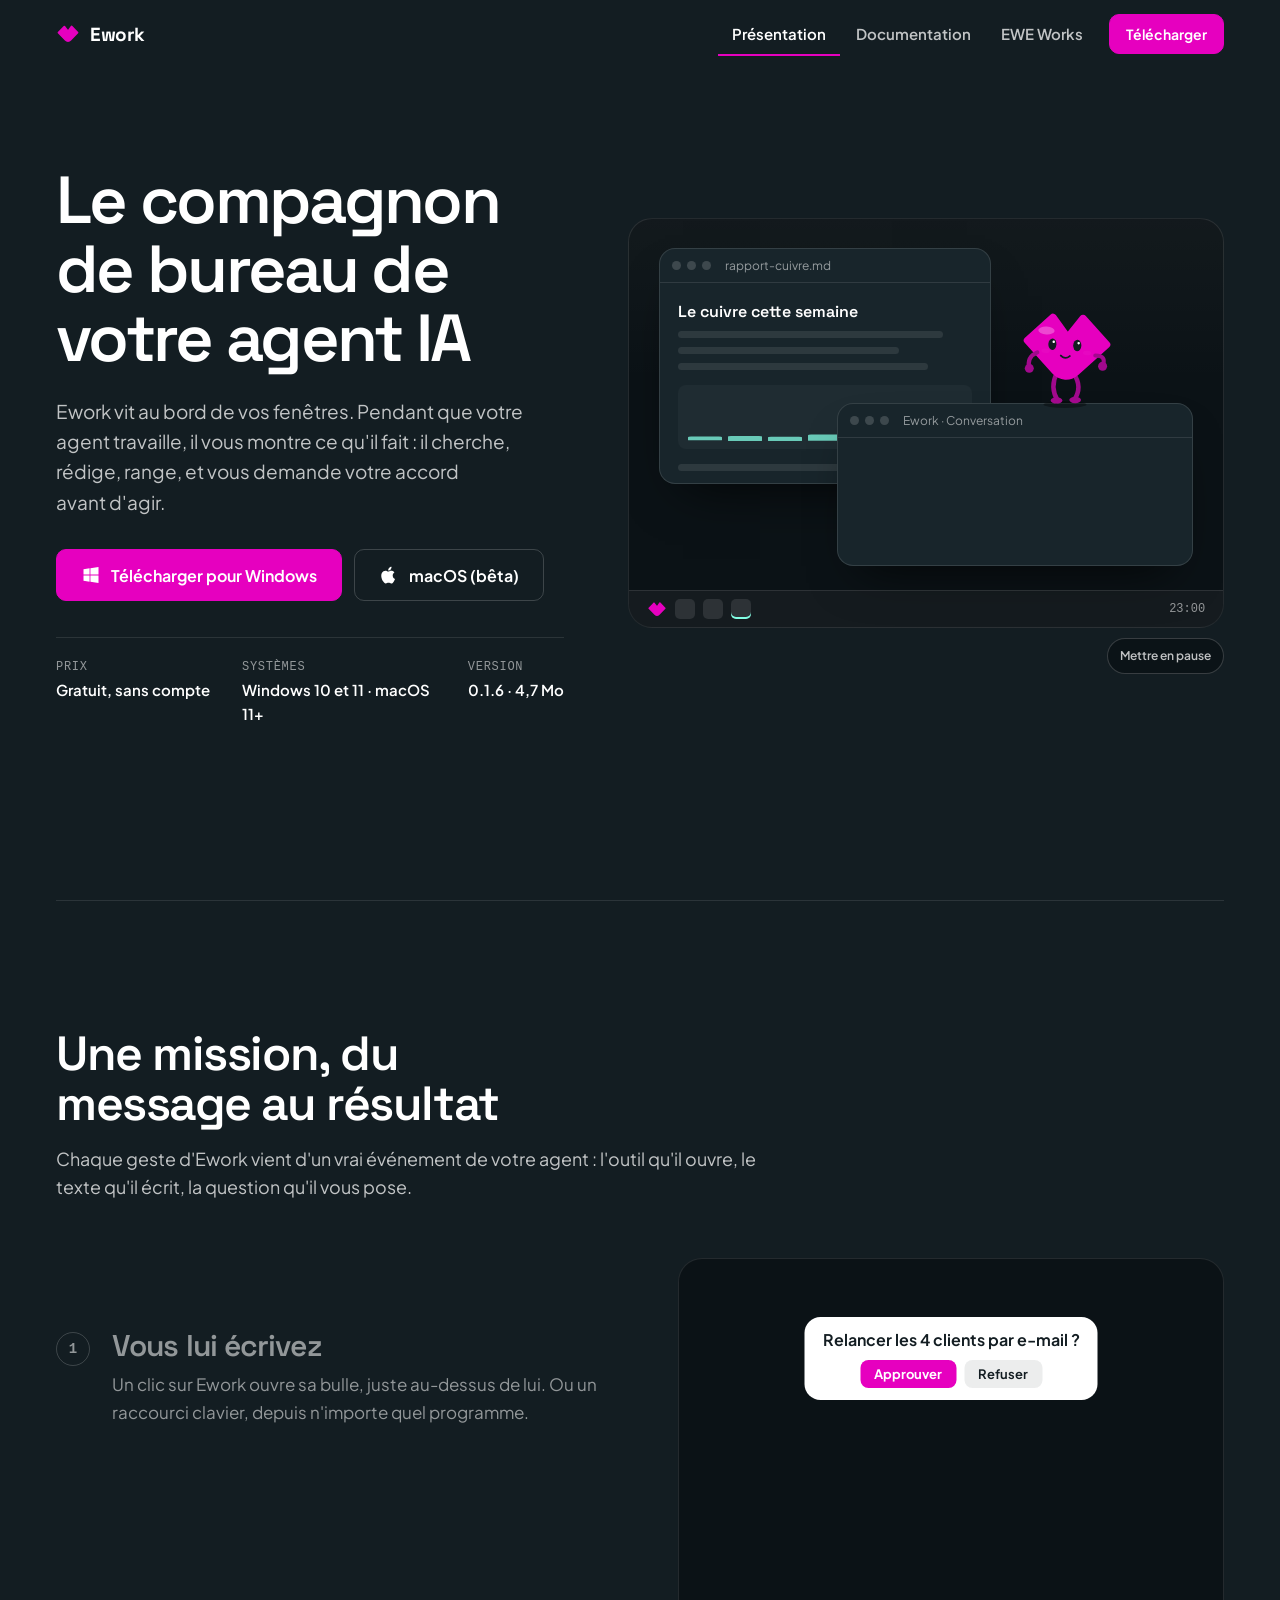
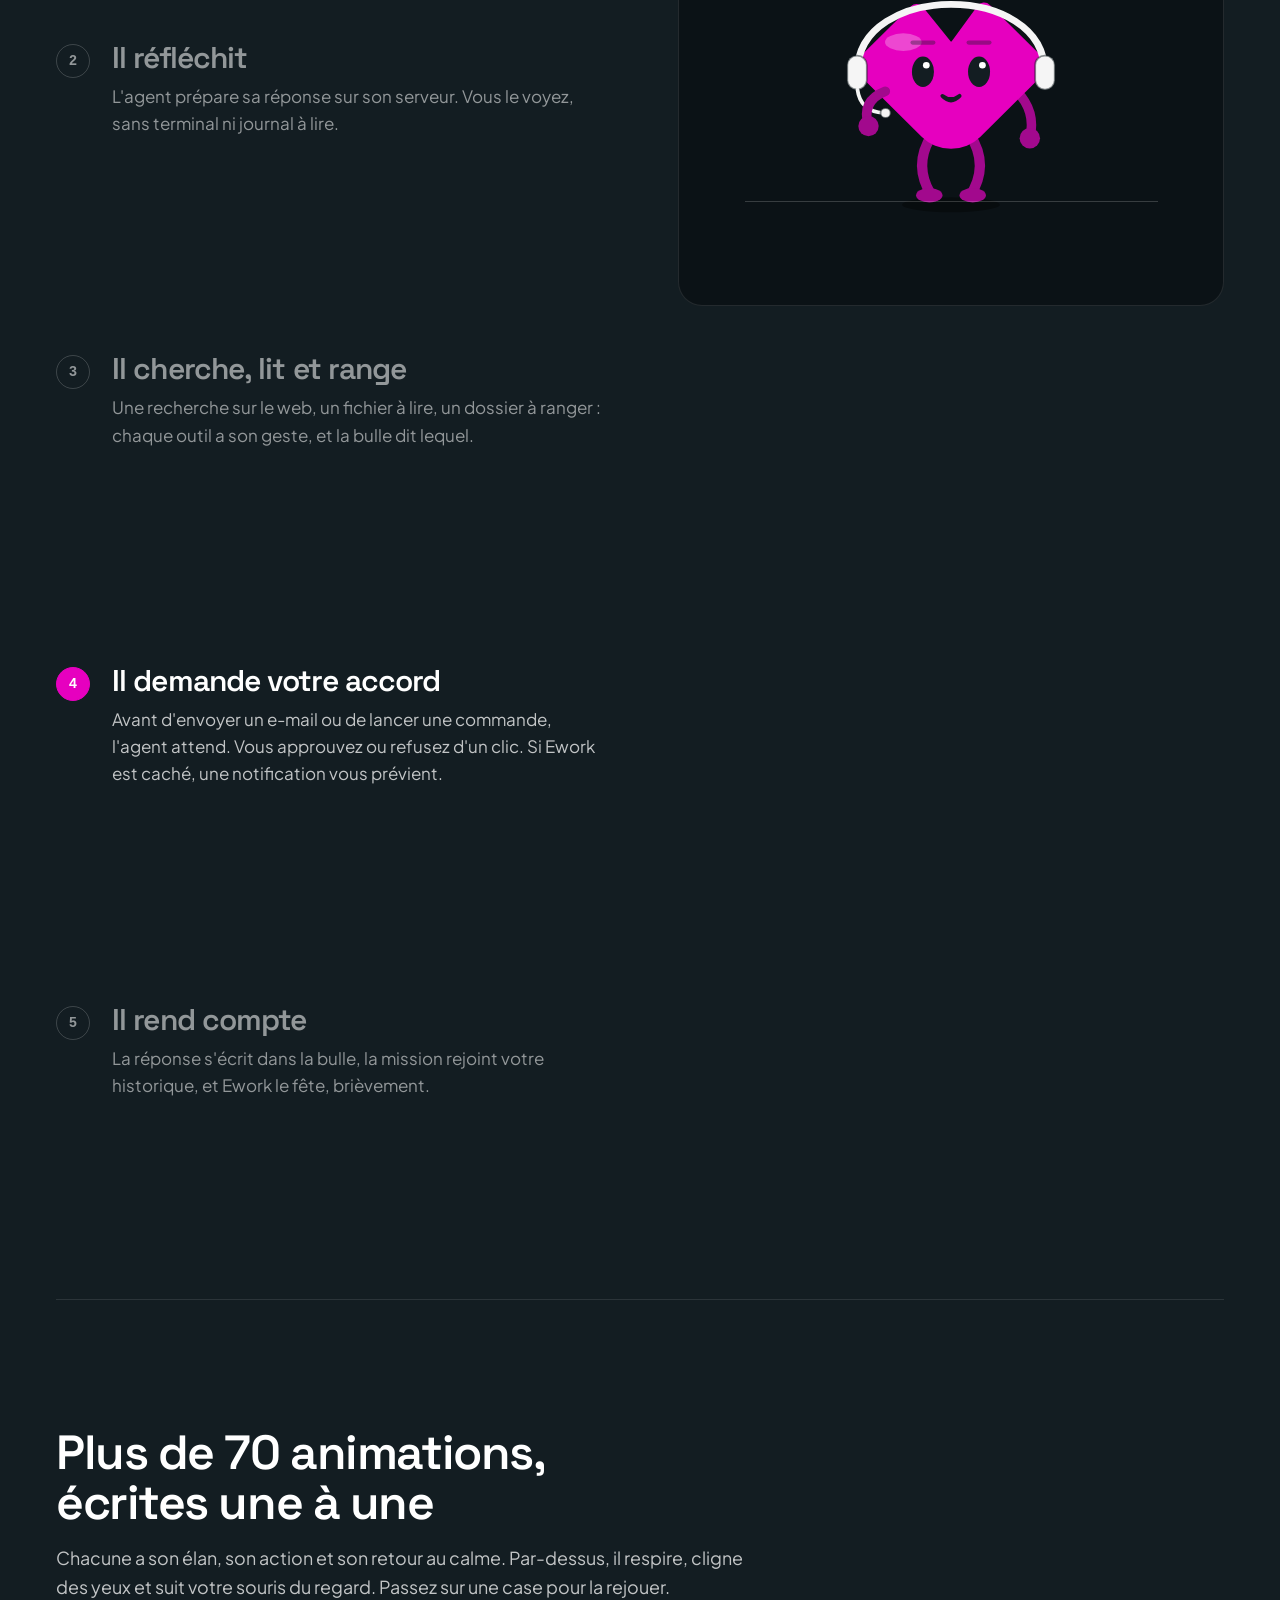
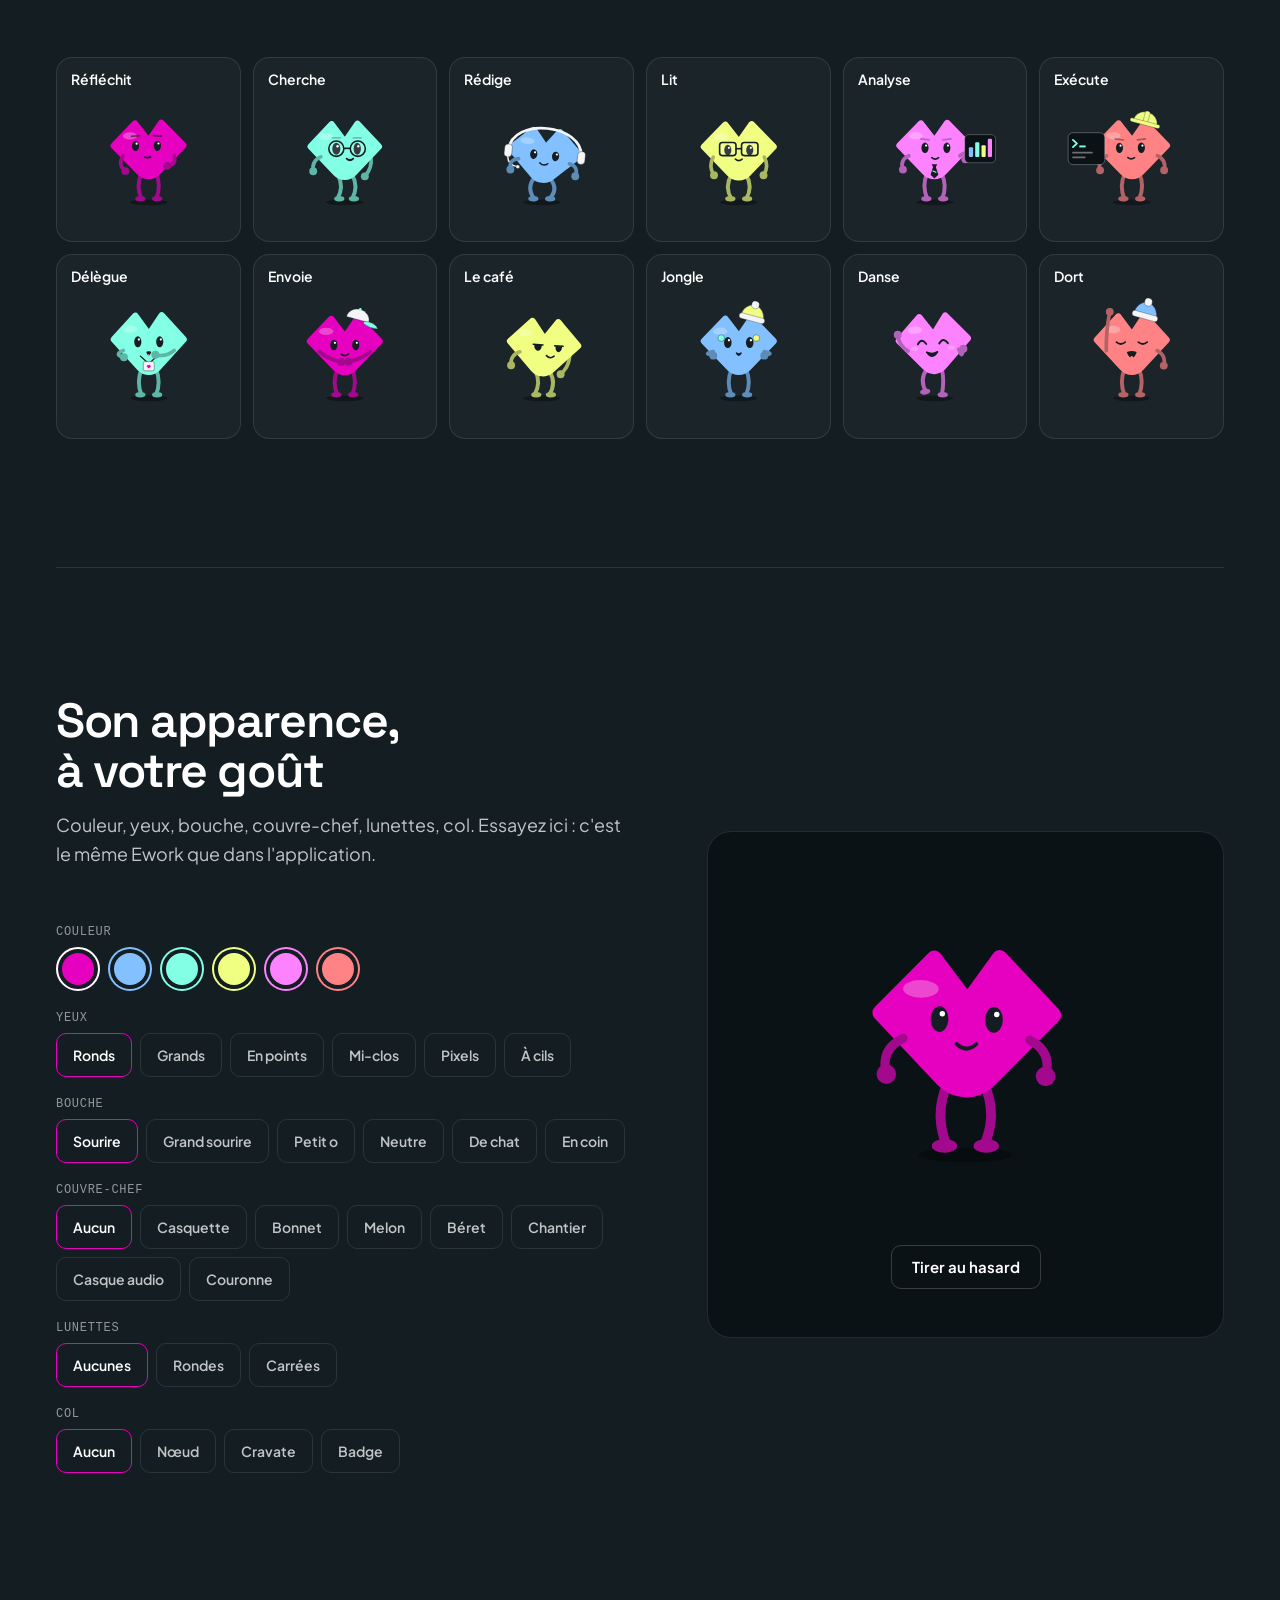
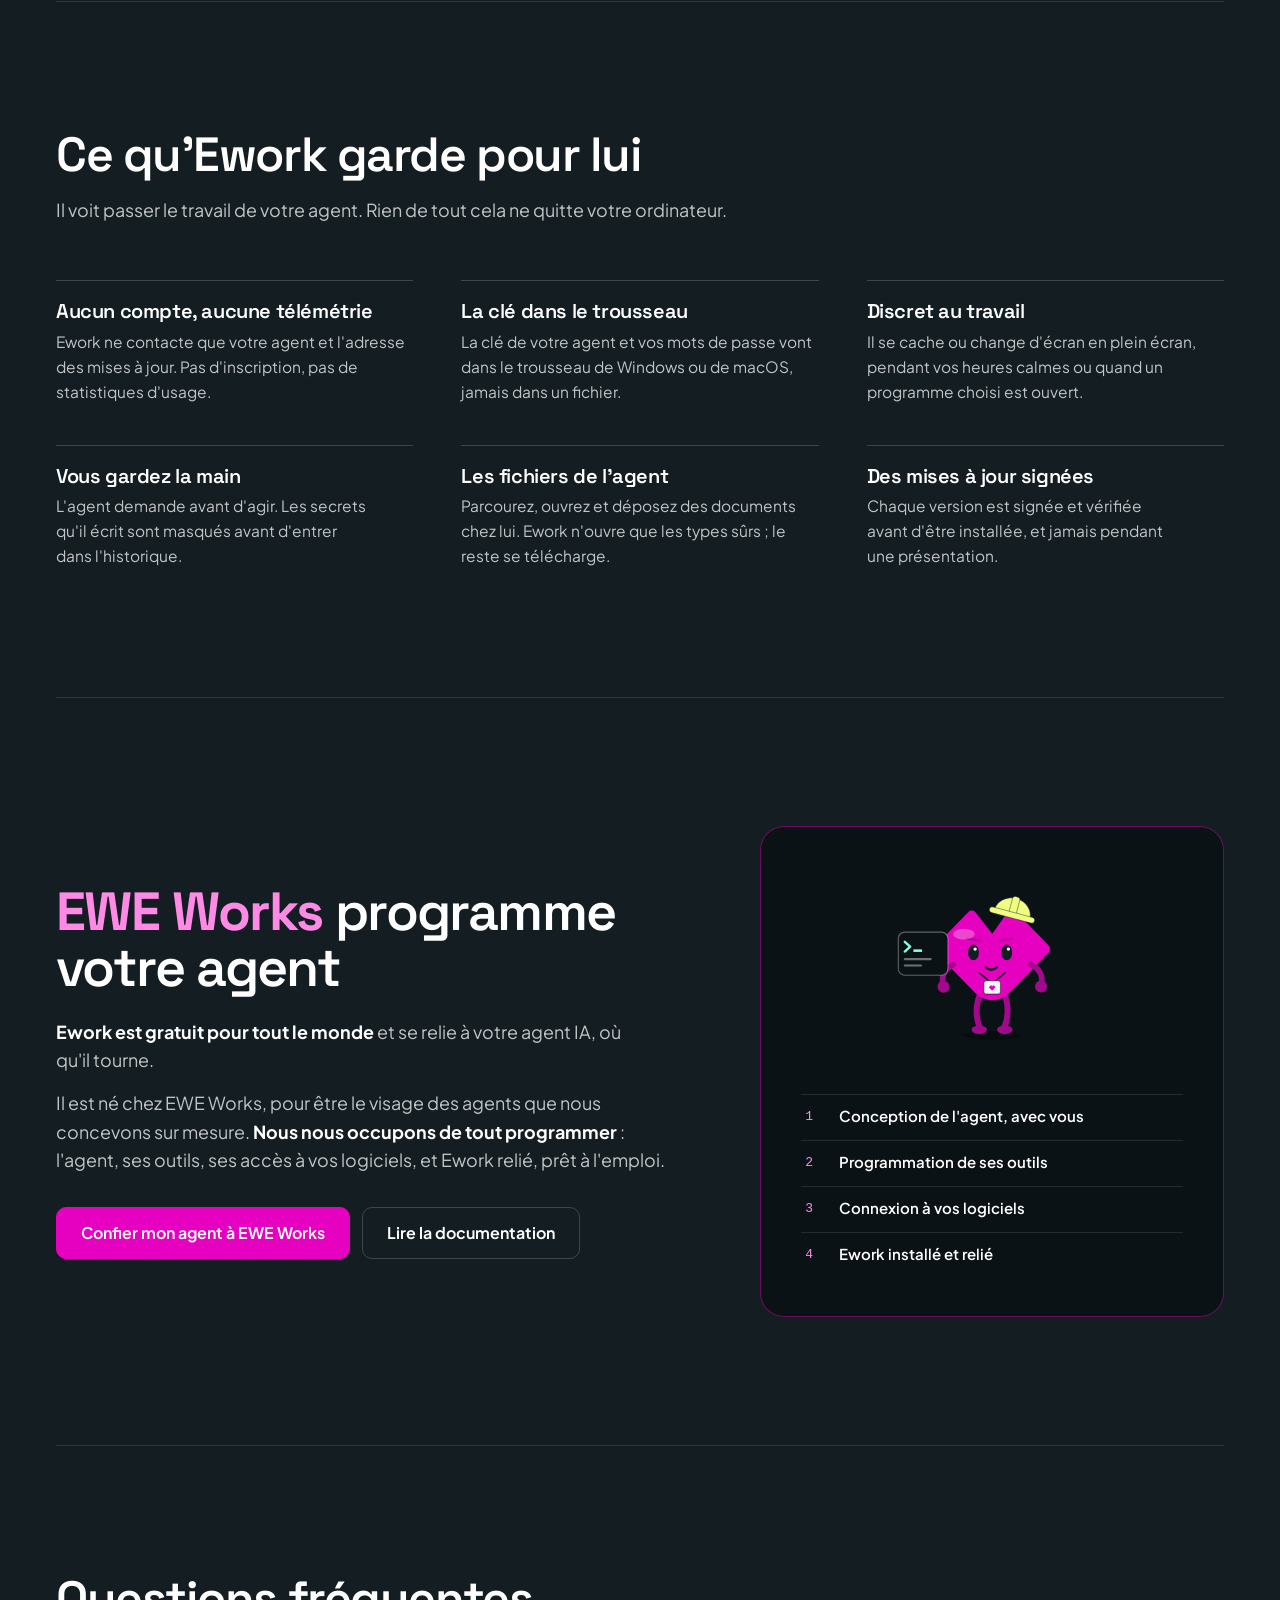
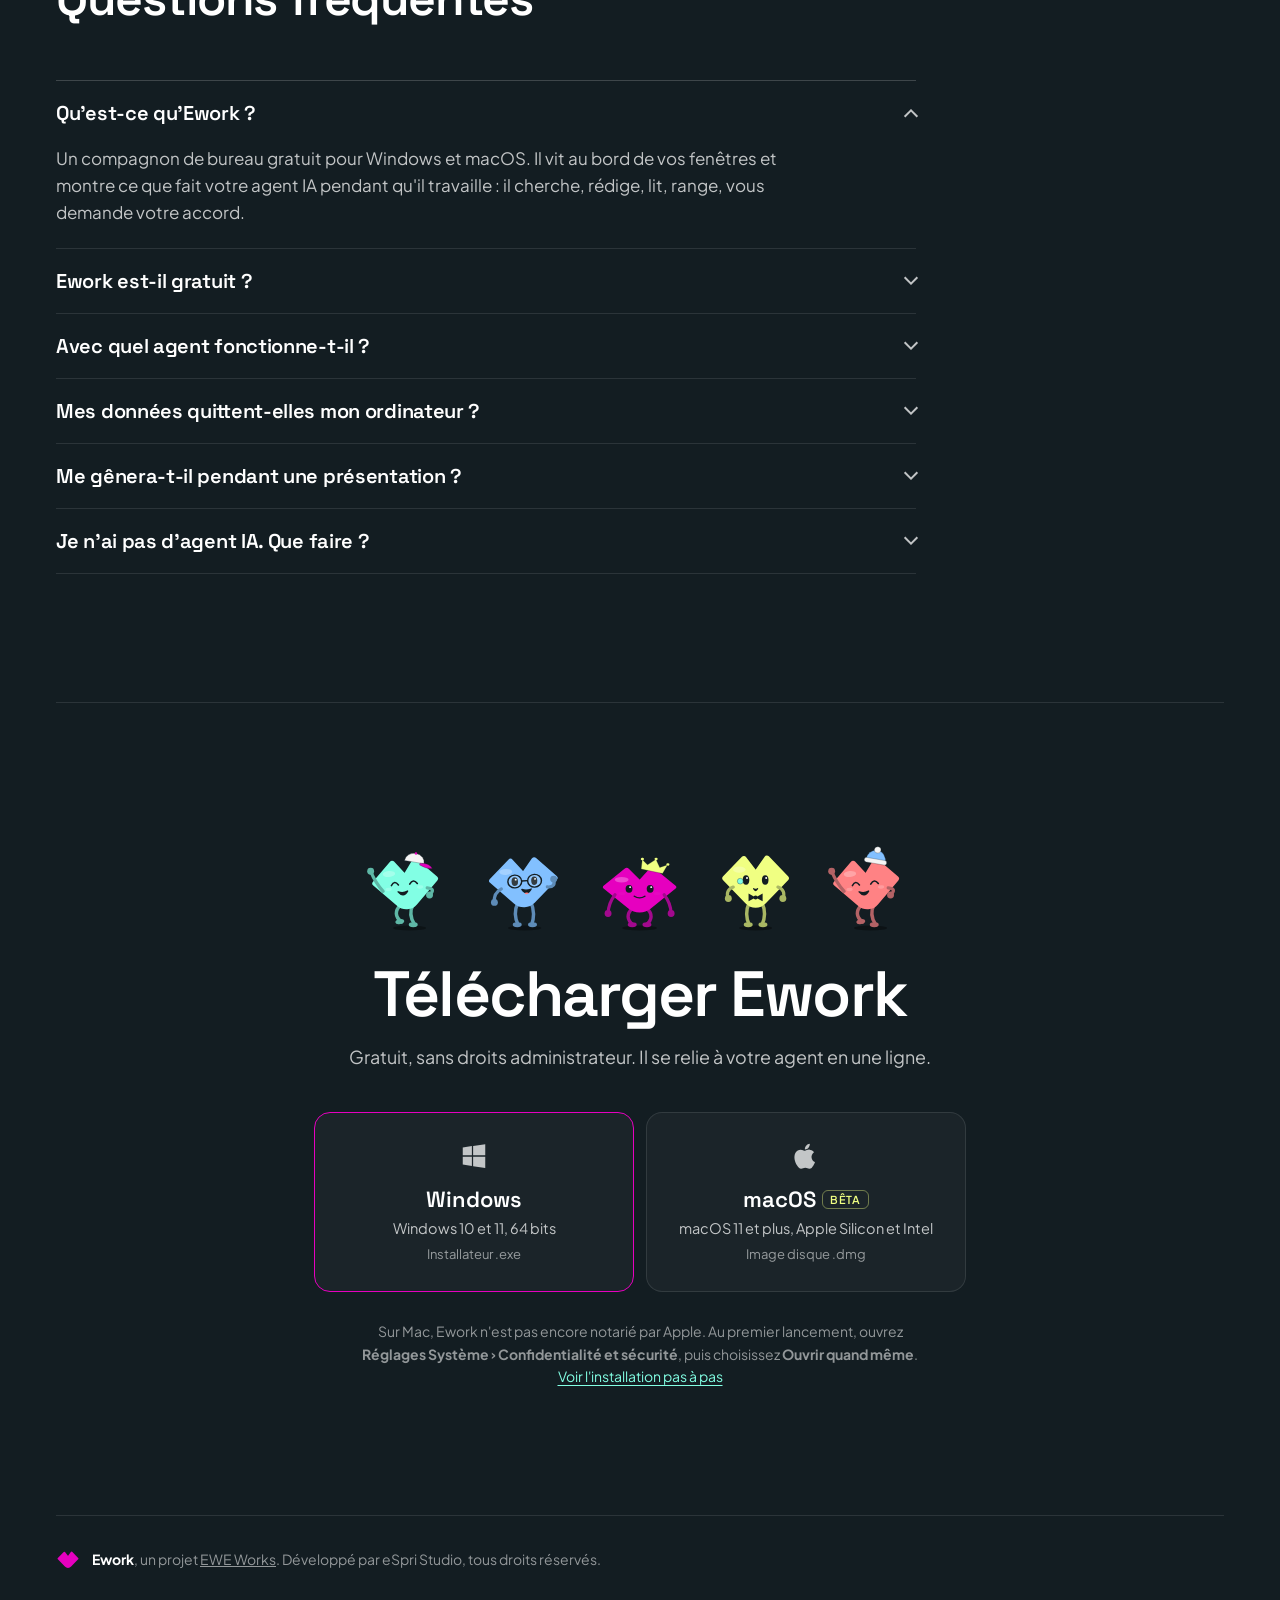
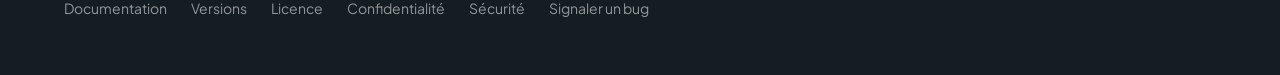
==== commit efa6f10a: "docs: report a problem to EWE Works Co-Authored-By: Claude Opus 5.5 <noreply@anthropic.com>" ====
--- a/docs/index.html
+++ b/docs/index.html
@@ -294,6 +294,7 @@
         <a href="https://github.com/maximelebatardsartre/ework/blob/main/LICENCE-UTILISATION.md">Licence</a>
         <a href="https://github.com/maximelebatardsartre/ework/blob/main/CONFIDENTIALITE.md">Confidentialité</a>
         <a href="https://github.com/maximelebatardsartre/ework/blob/main/SECURITY.md">Sécurité</a>
+        <a href="mailto:contact@ewe.works?subject=%5BEWORK-BUG%5D%20v%3F%20%C2%B7%20syst%C3%A8me%20%C2%B7%20&amp;body=Ce%20qui%20s%27est%20pass%C3%A9%20%3A%0A%0APour%20le%20reproduire%20%3A%0A%0A%28Joignez%20vos%20captures%20d%27%C3%A9cran.%20Depuis%20Ework%2C%20R%C3%A9glages%20%E2%80%BA%20Signaler%20un%20probl%C3%A8me%20pr%C3%A9pare%20ce%20mail%20pour%20vous.%29%0A">Signaler un bug</a>
       </nav>
     </footer>
   </body>
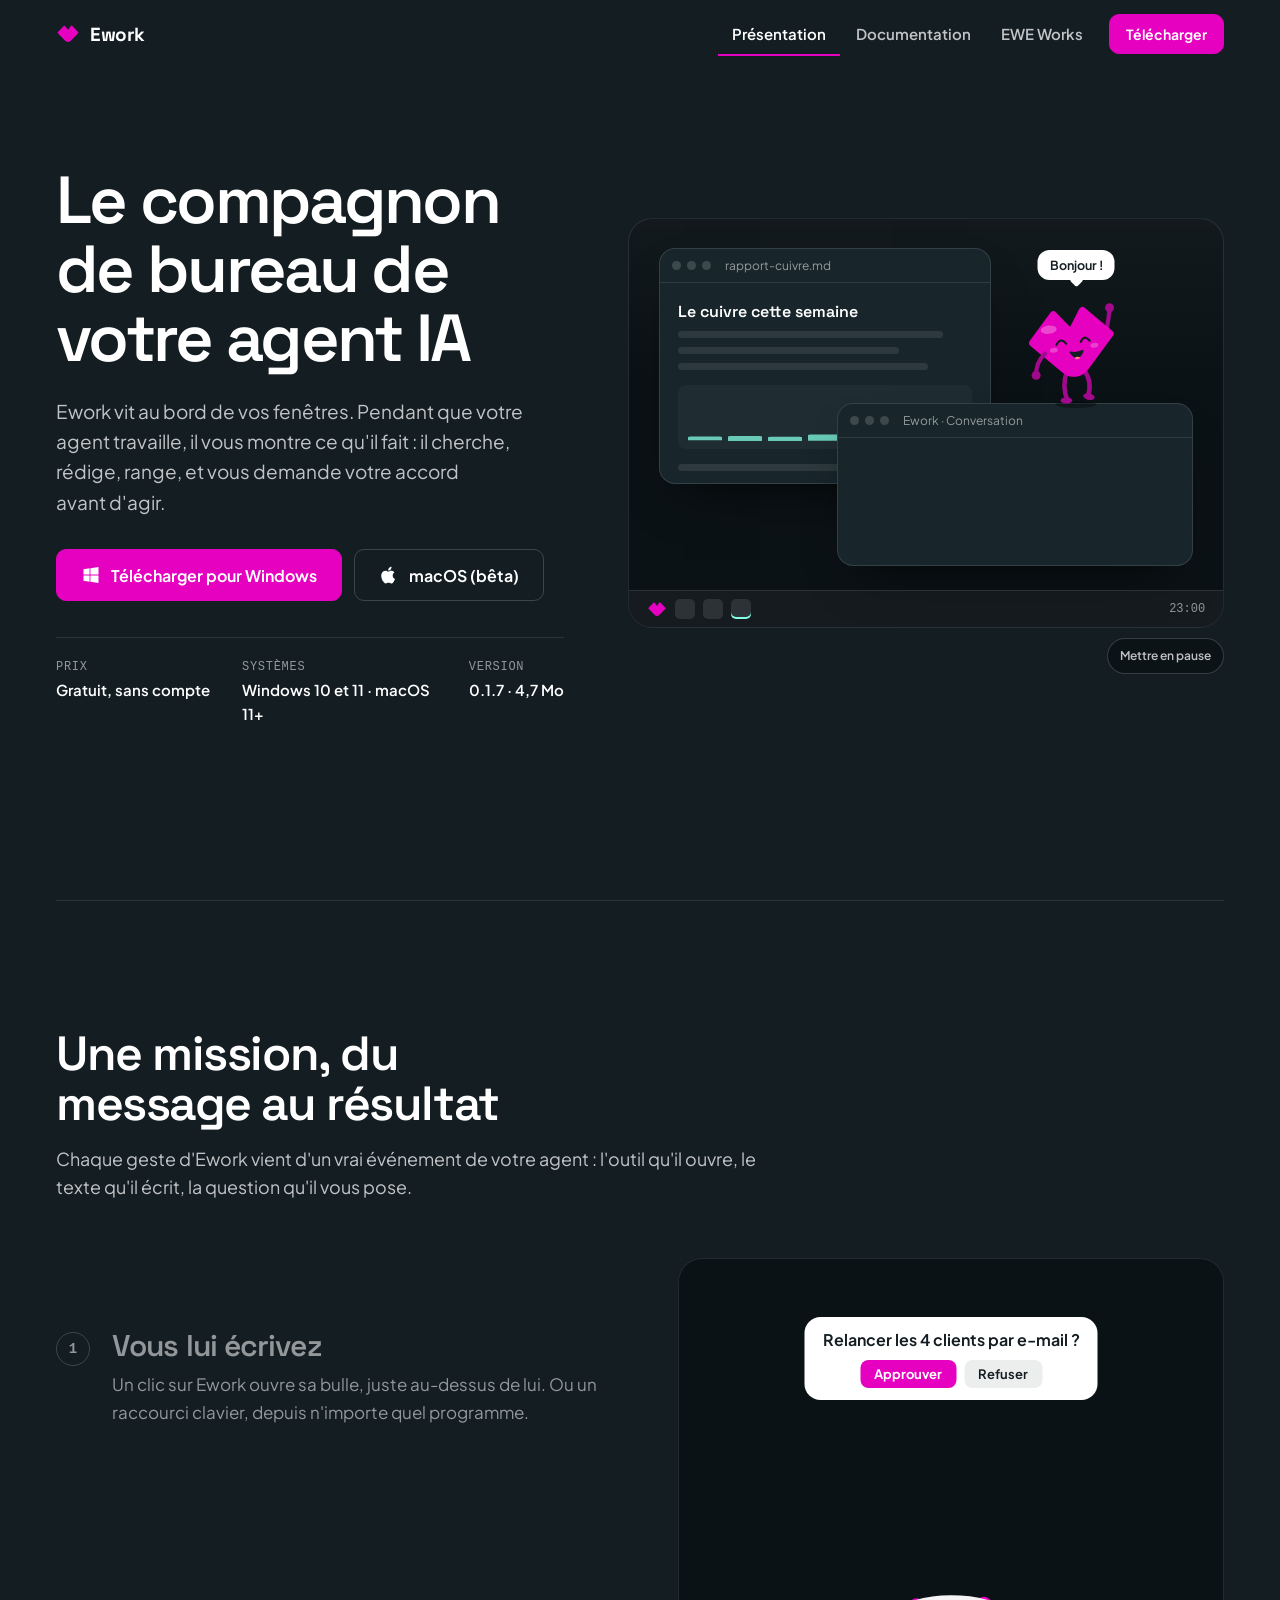
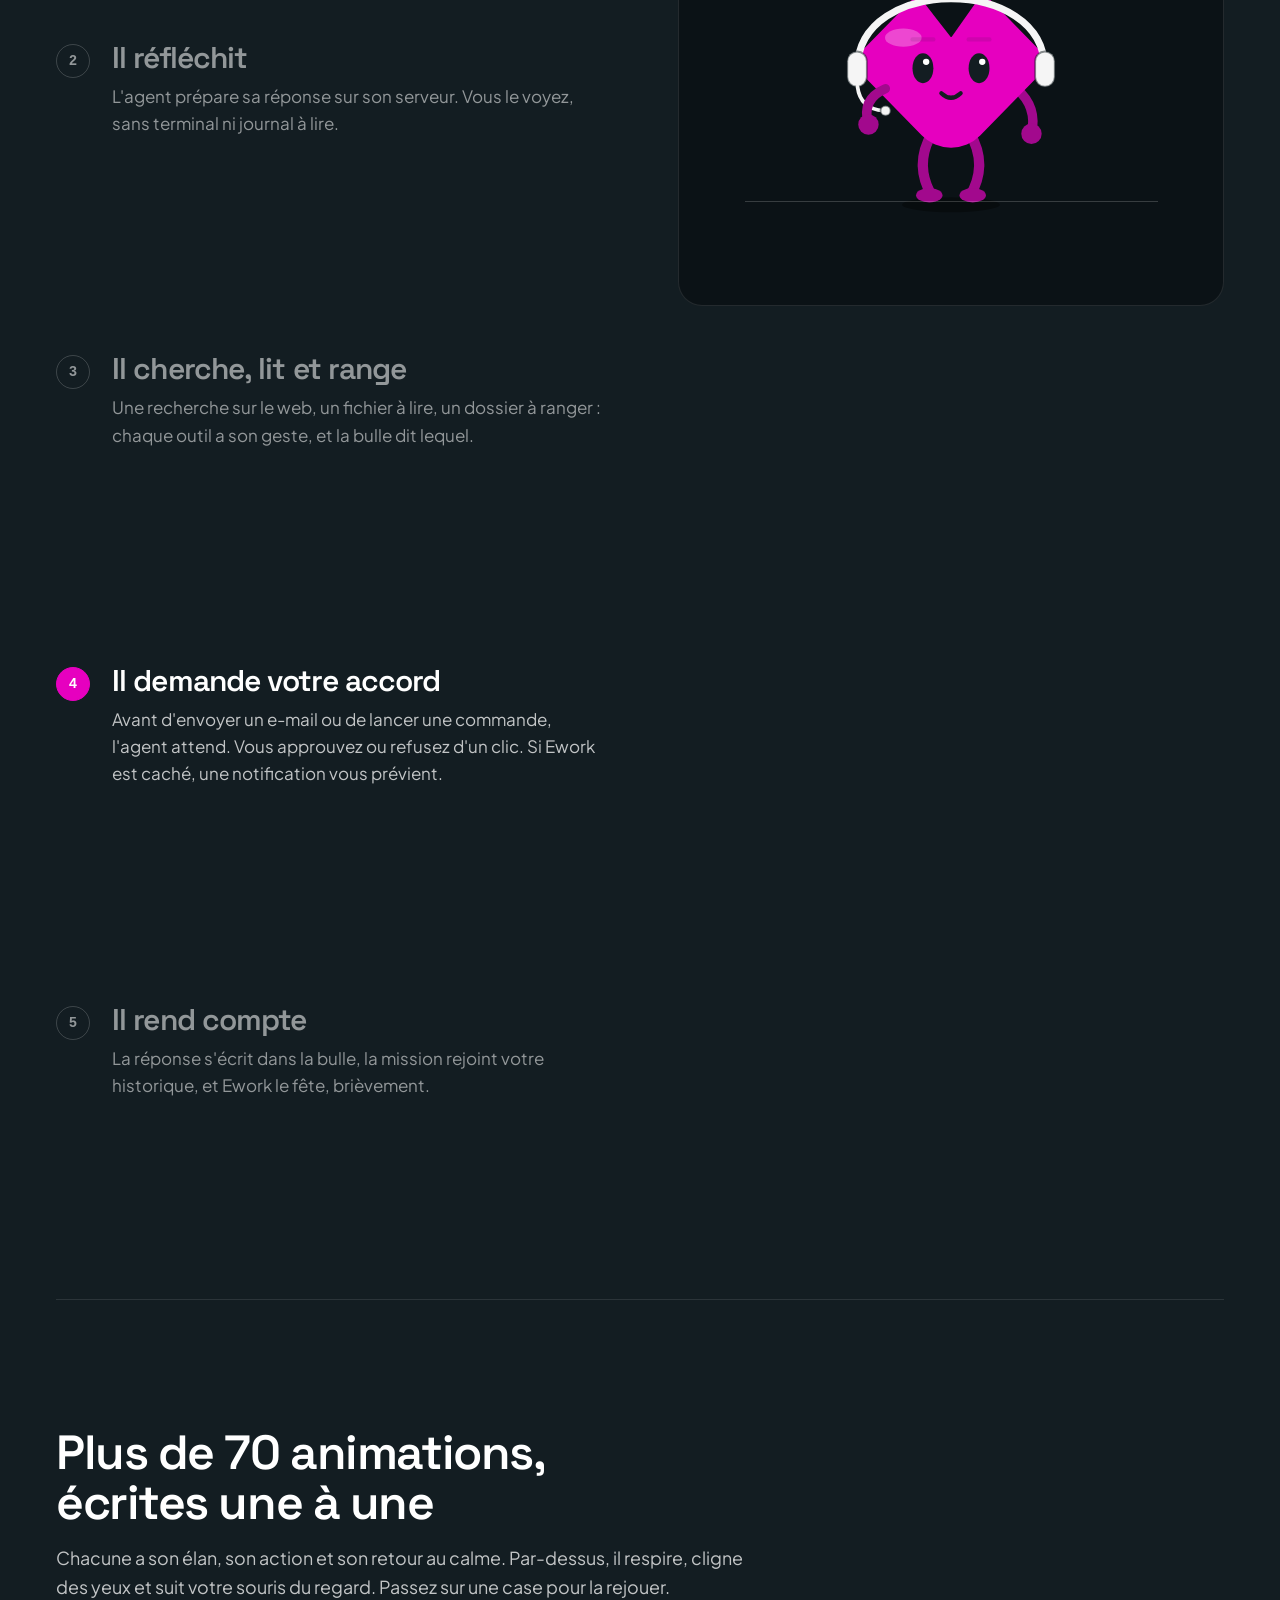
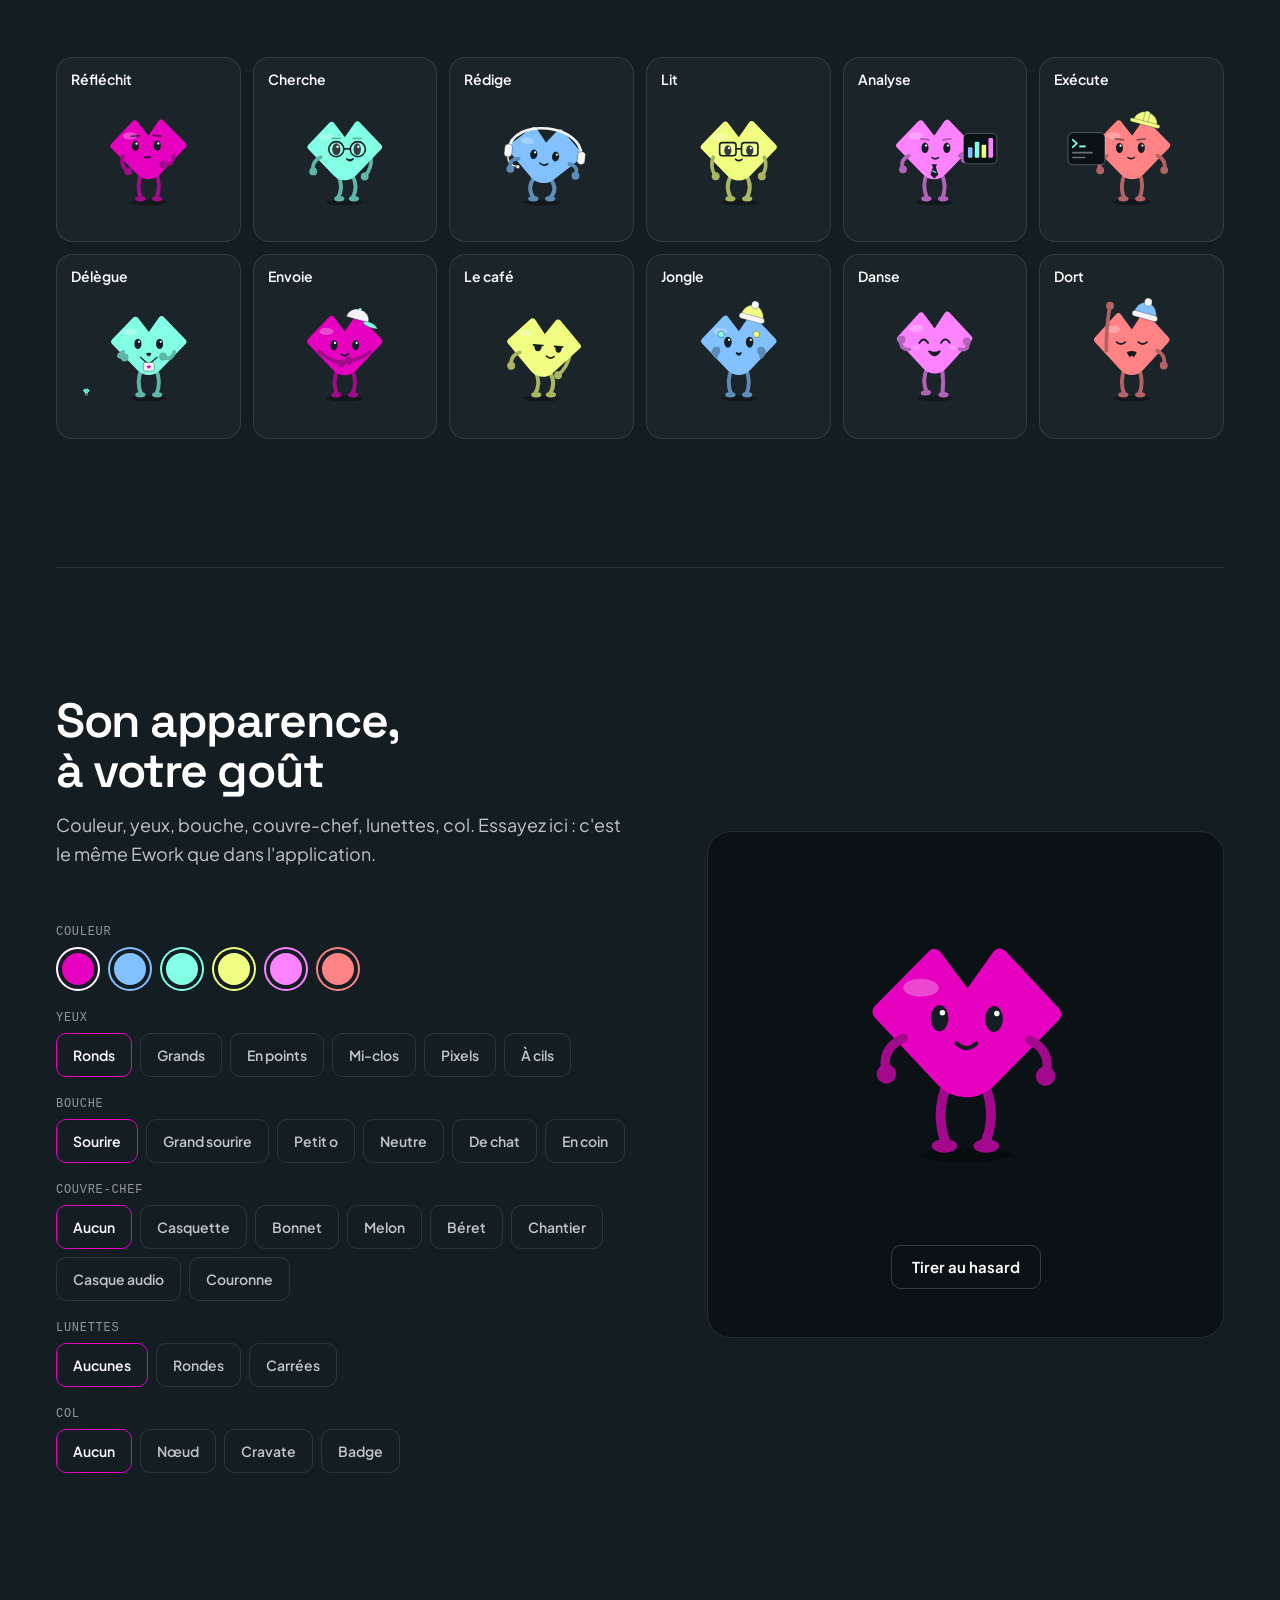
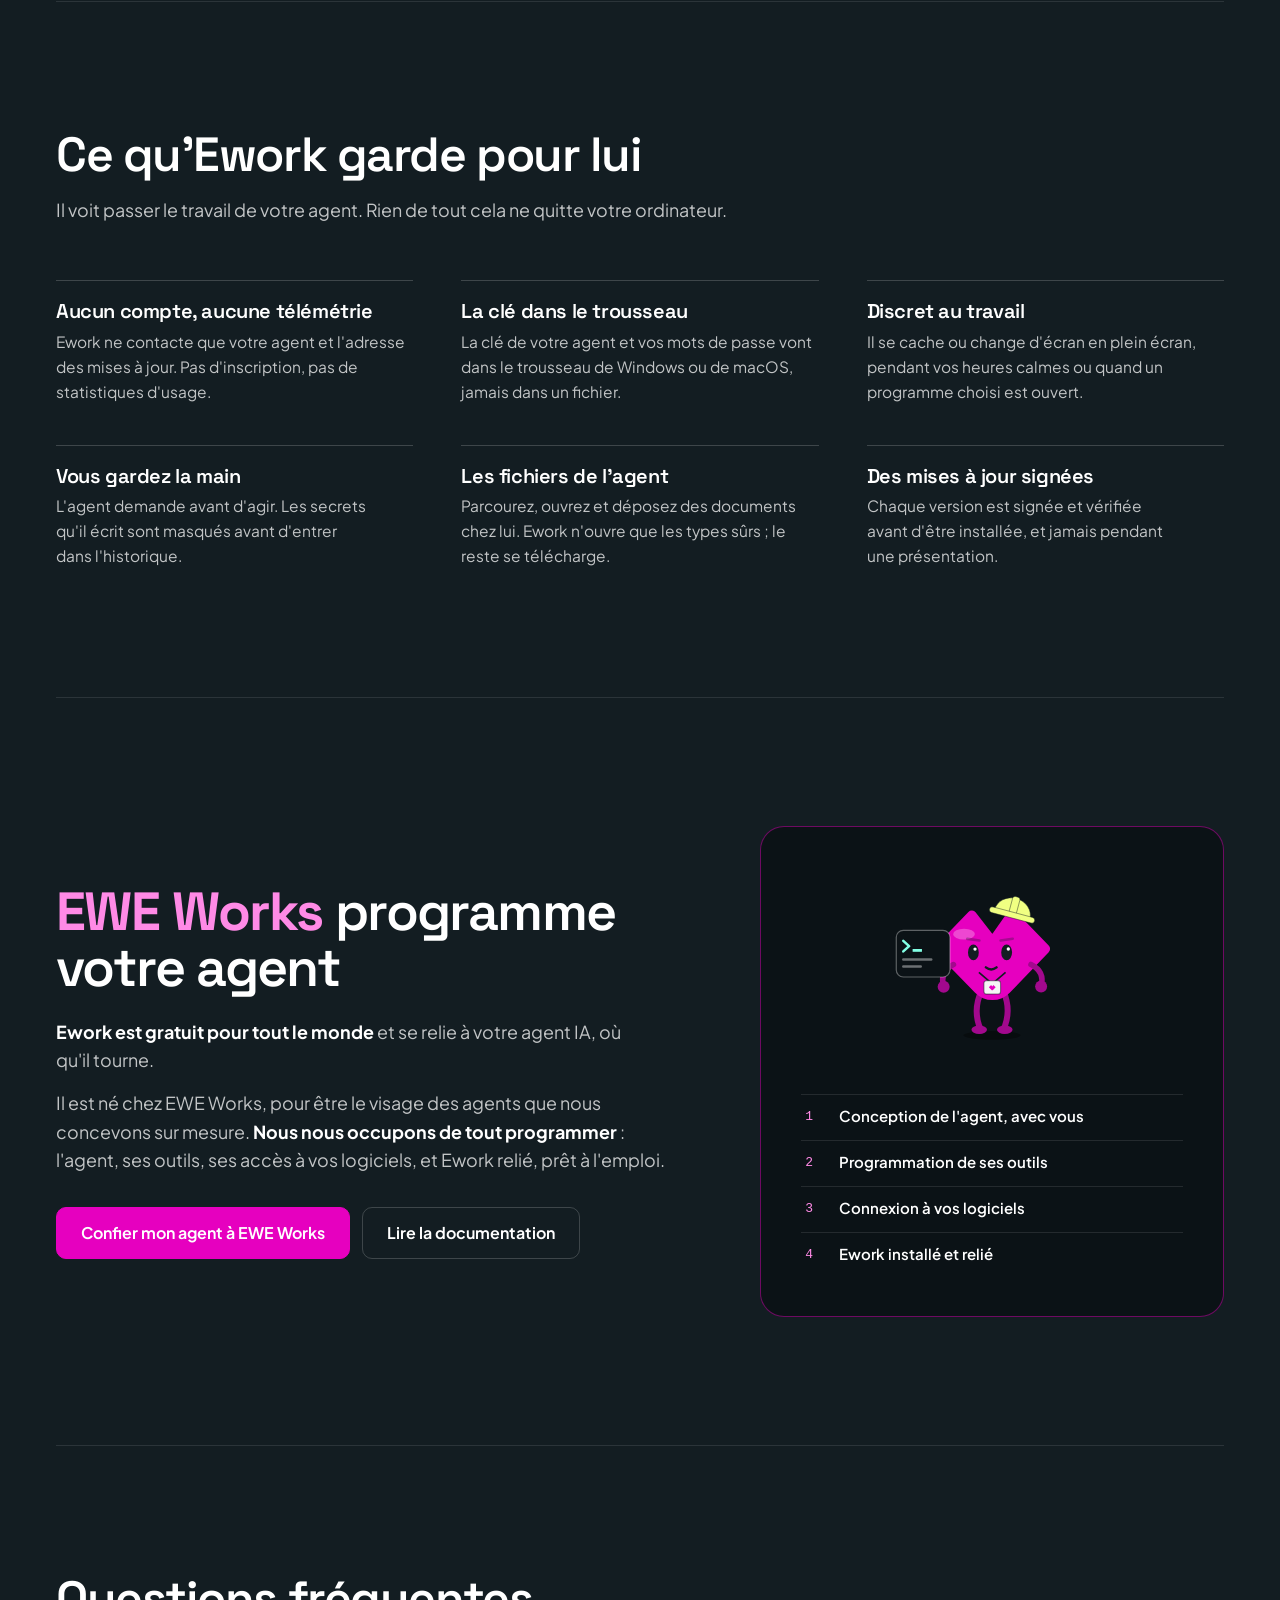
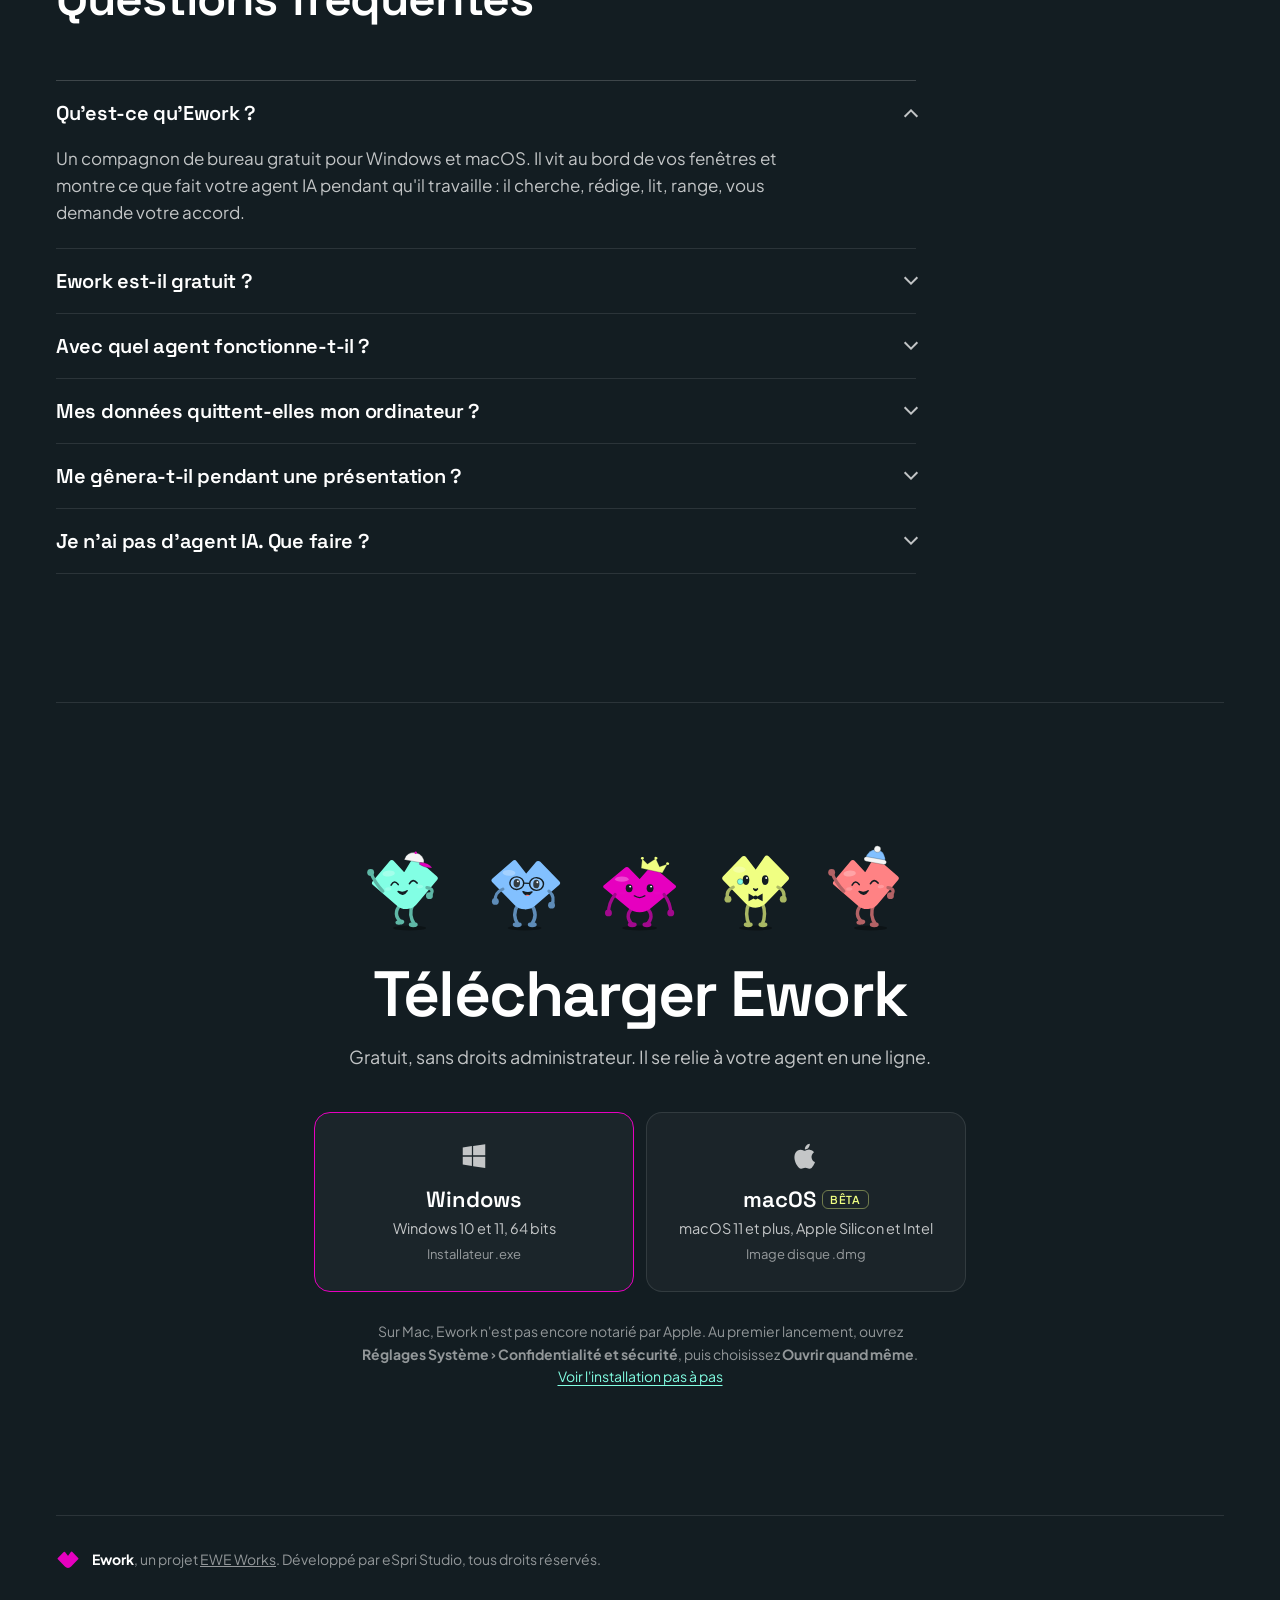
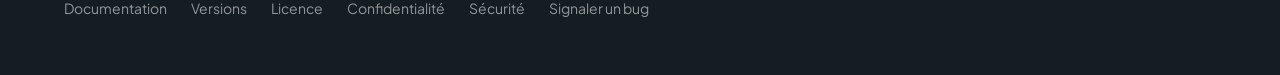
==== commit b63eb557: "chore(site): version 0.1.7 Co-Authored-By: Claude Opus 5.5 <noreply@anthropic.com>" ====
--- a/docs/index.html
+++ b/docs/index.html
@@ -37,7 +37,7 @@
             "applicationCategory": "DesktopEnhancementApplication",
             "applicationSubCategory": "Assistant d'agent IA",
             "operatingSystem": "Windows 10, Windows 11, macOS 11 ou plus récent",
-            "softwareVersion": "0.1.6",
+            "softwareVersion": "0.1.7",
             "inLanguage": "fr",
             "isAccessibleForFree": true,
             "offers": { "@type": "Offer", "price": "0", "priceCurrency": "EUR" },
@@ -109,7 +109,7 @@
           <dl class="facts">
             <div><dt>Prix</dt><dd>Gratuit, sans compte</dd></div>
             <div><dt>Systèmes</dt><dd>Windows 10 et 11 · macOS 11+</dd></div>
-            <div><dt>Version</dt><dd><span data-version>0.1.6</span> · <span data-size>4,7 Mo</span></dd></div>
+            <div><dt>Version</dt><dd><span data-version>0.1.7</span> · <span data-size>4,7 Mo</span></dd></div>
           </dl>
         </div>
 
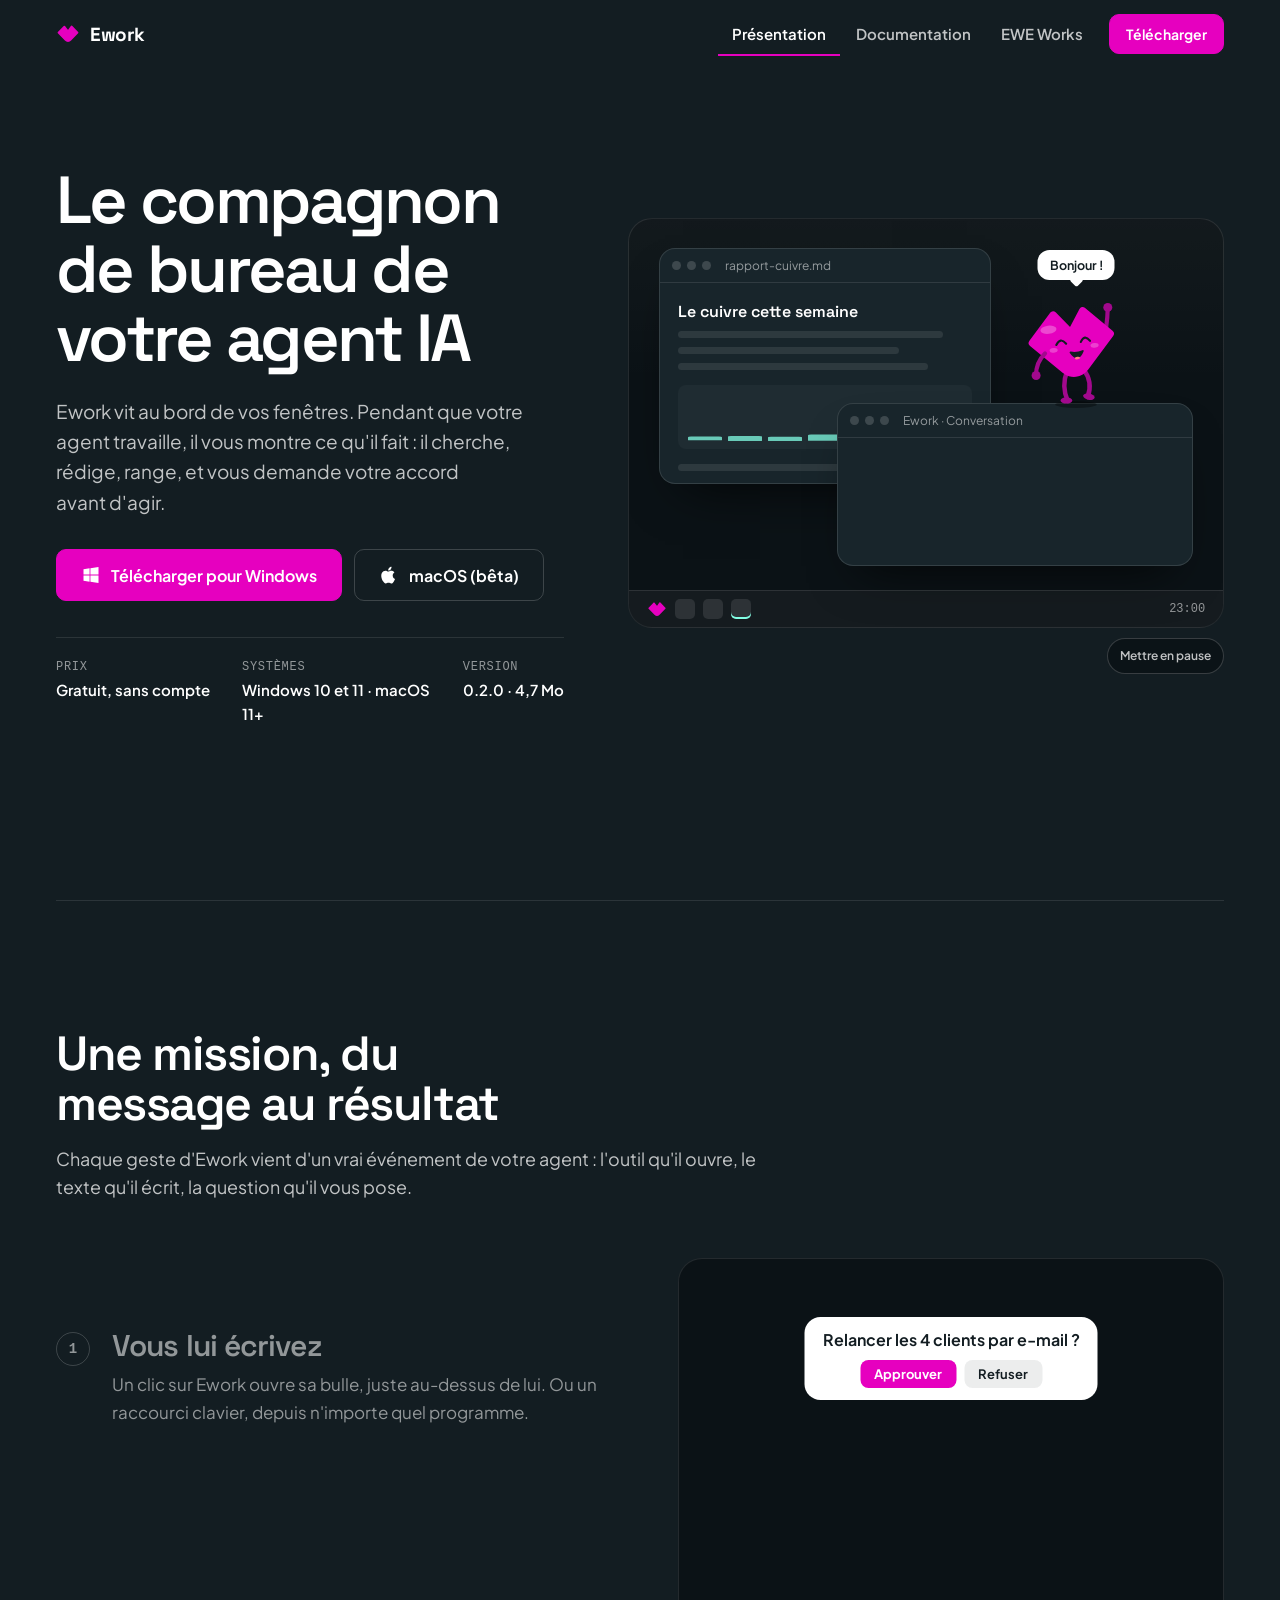
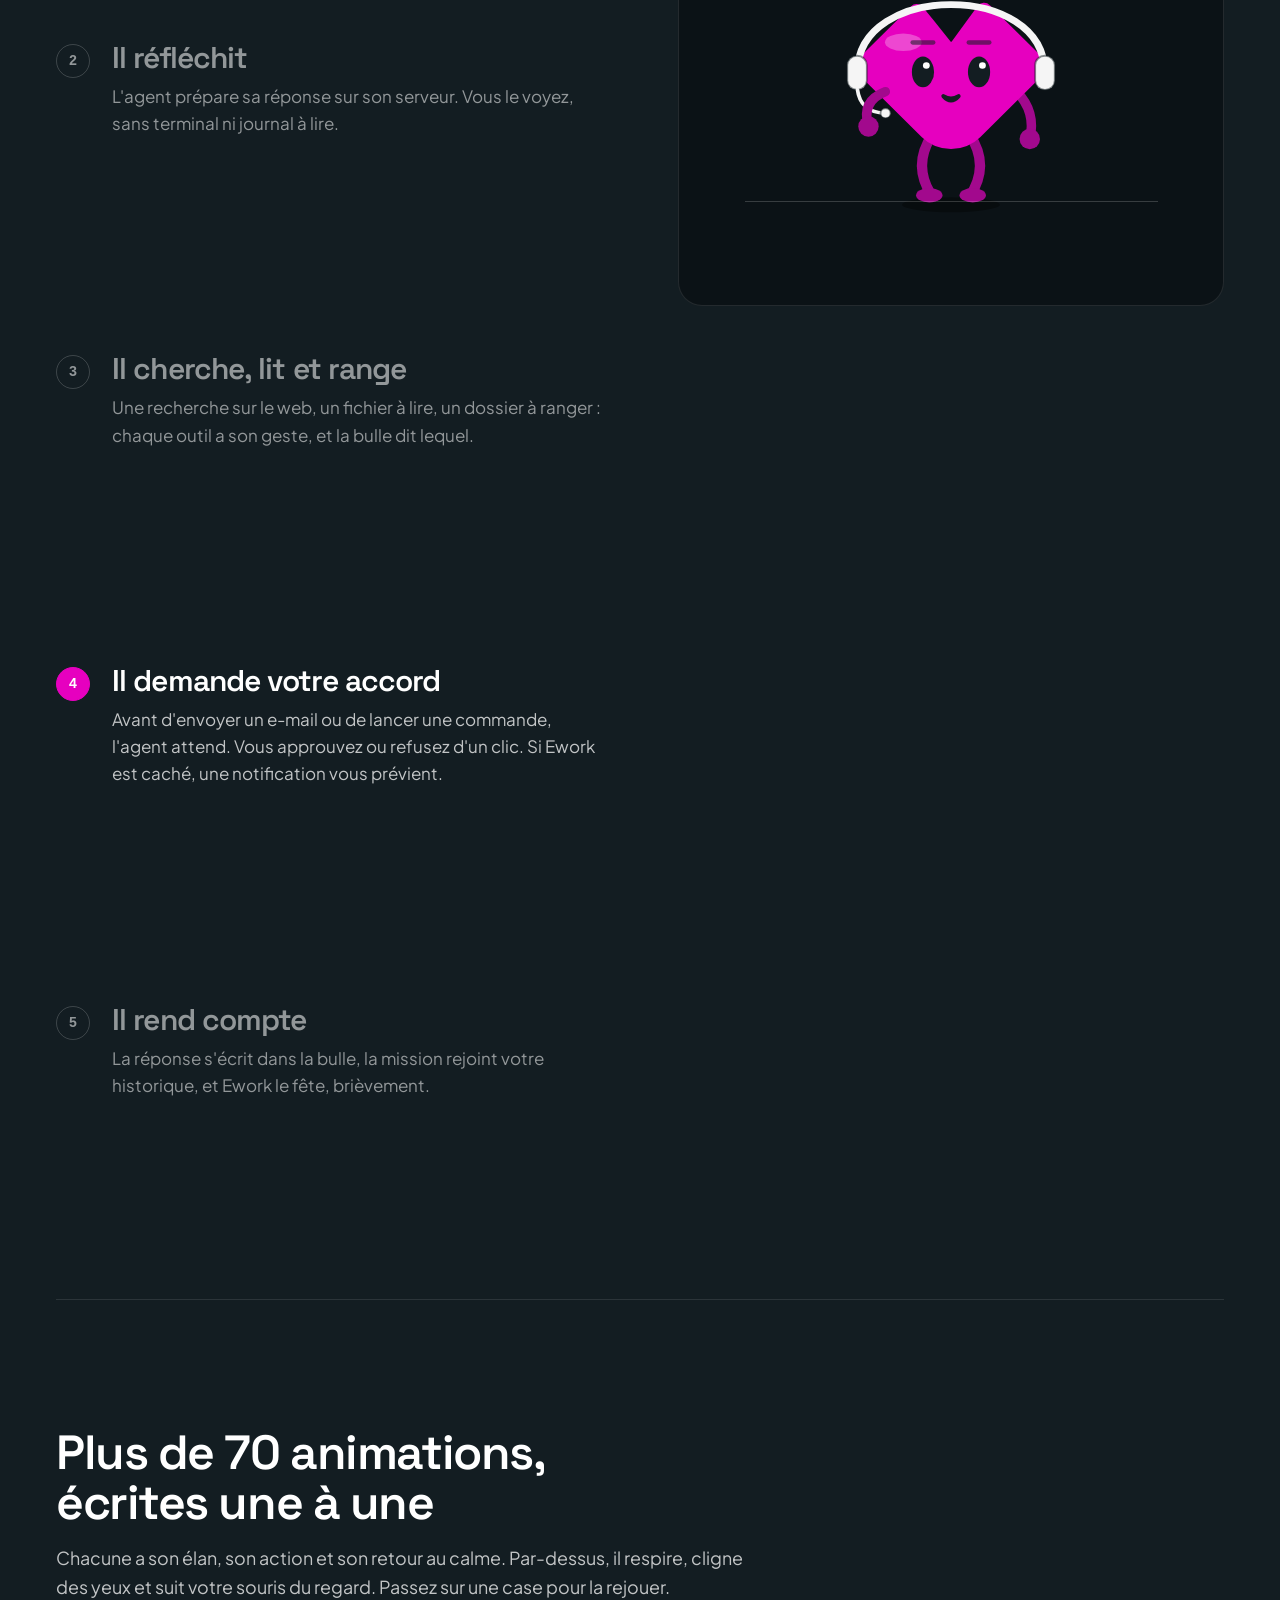
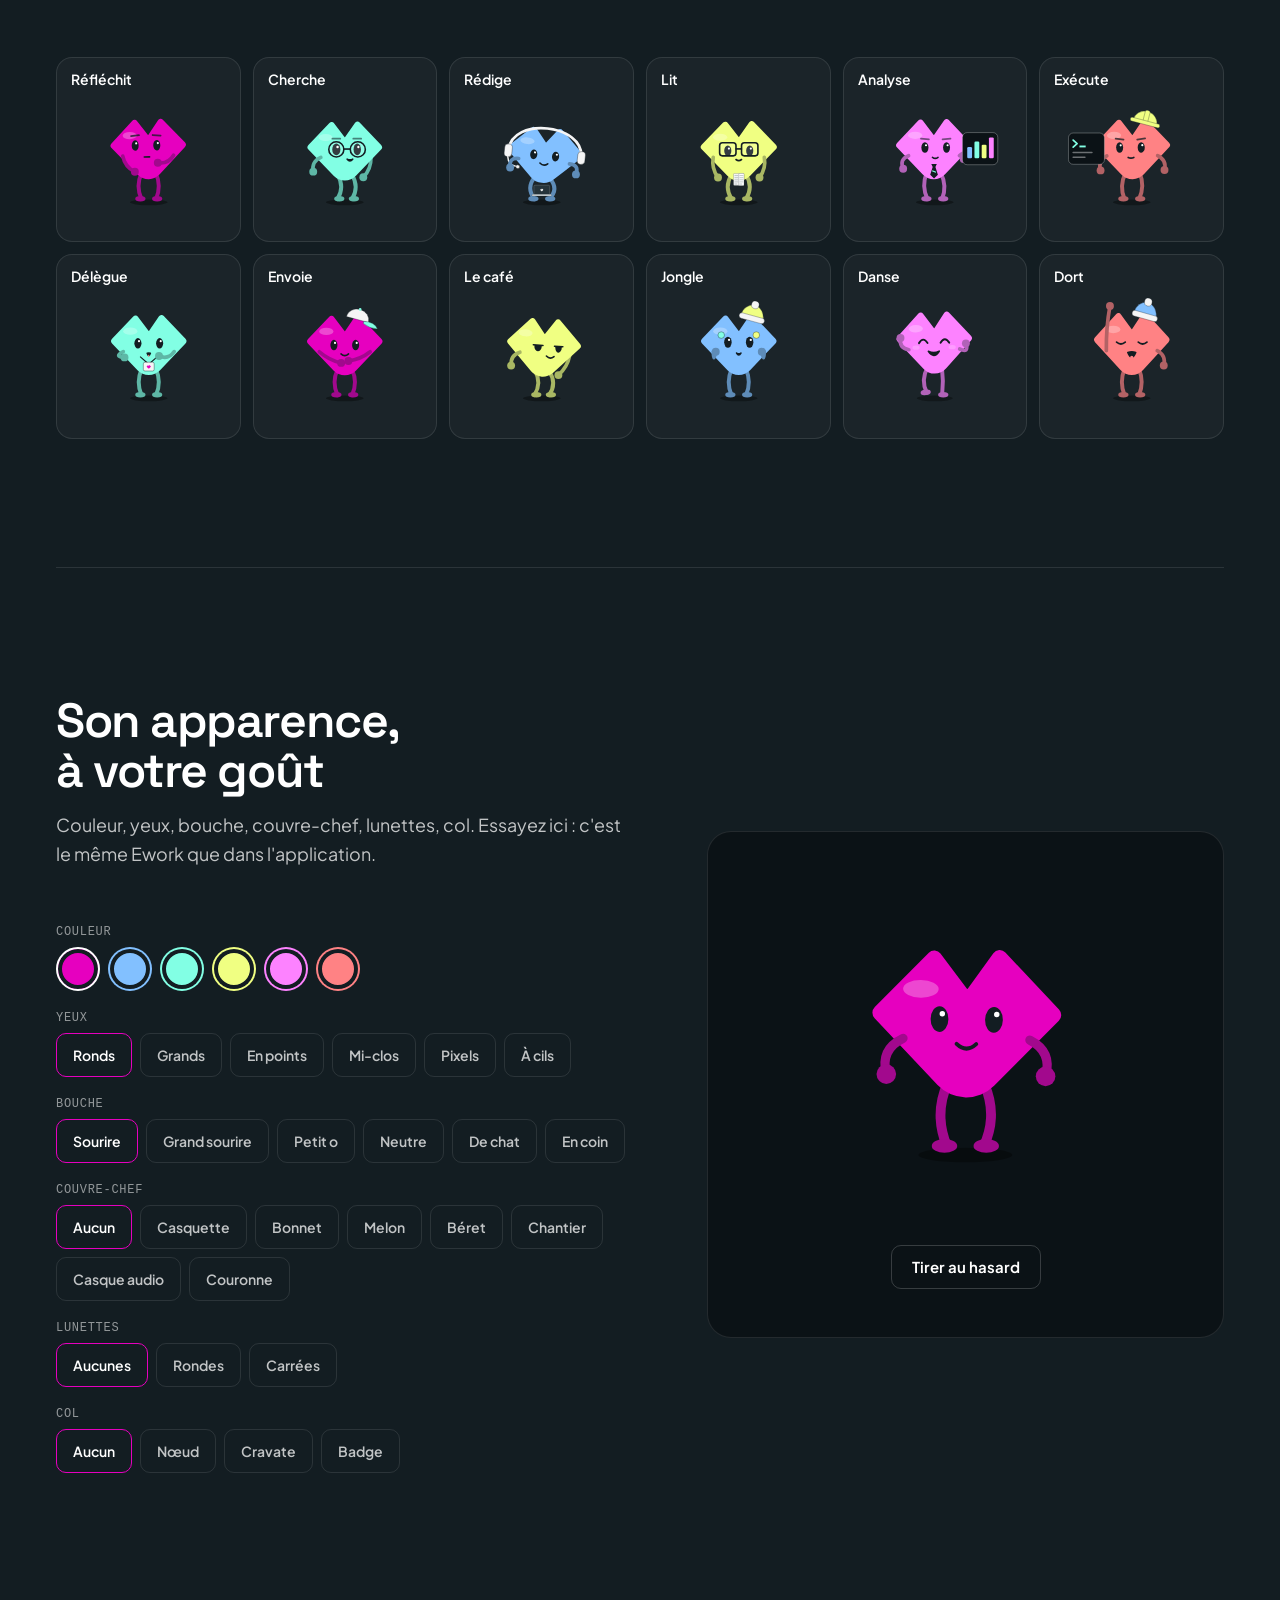
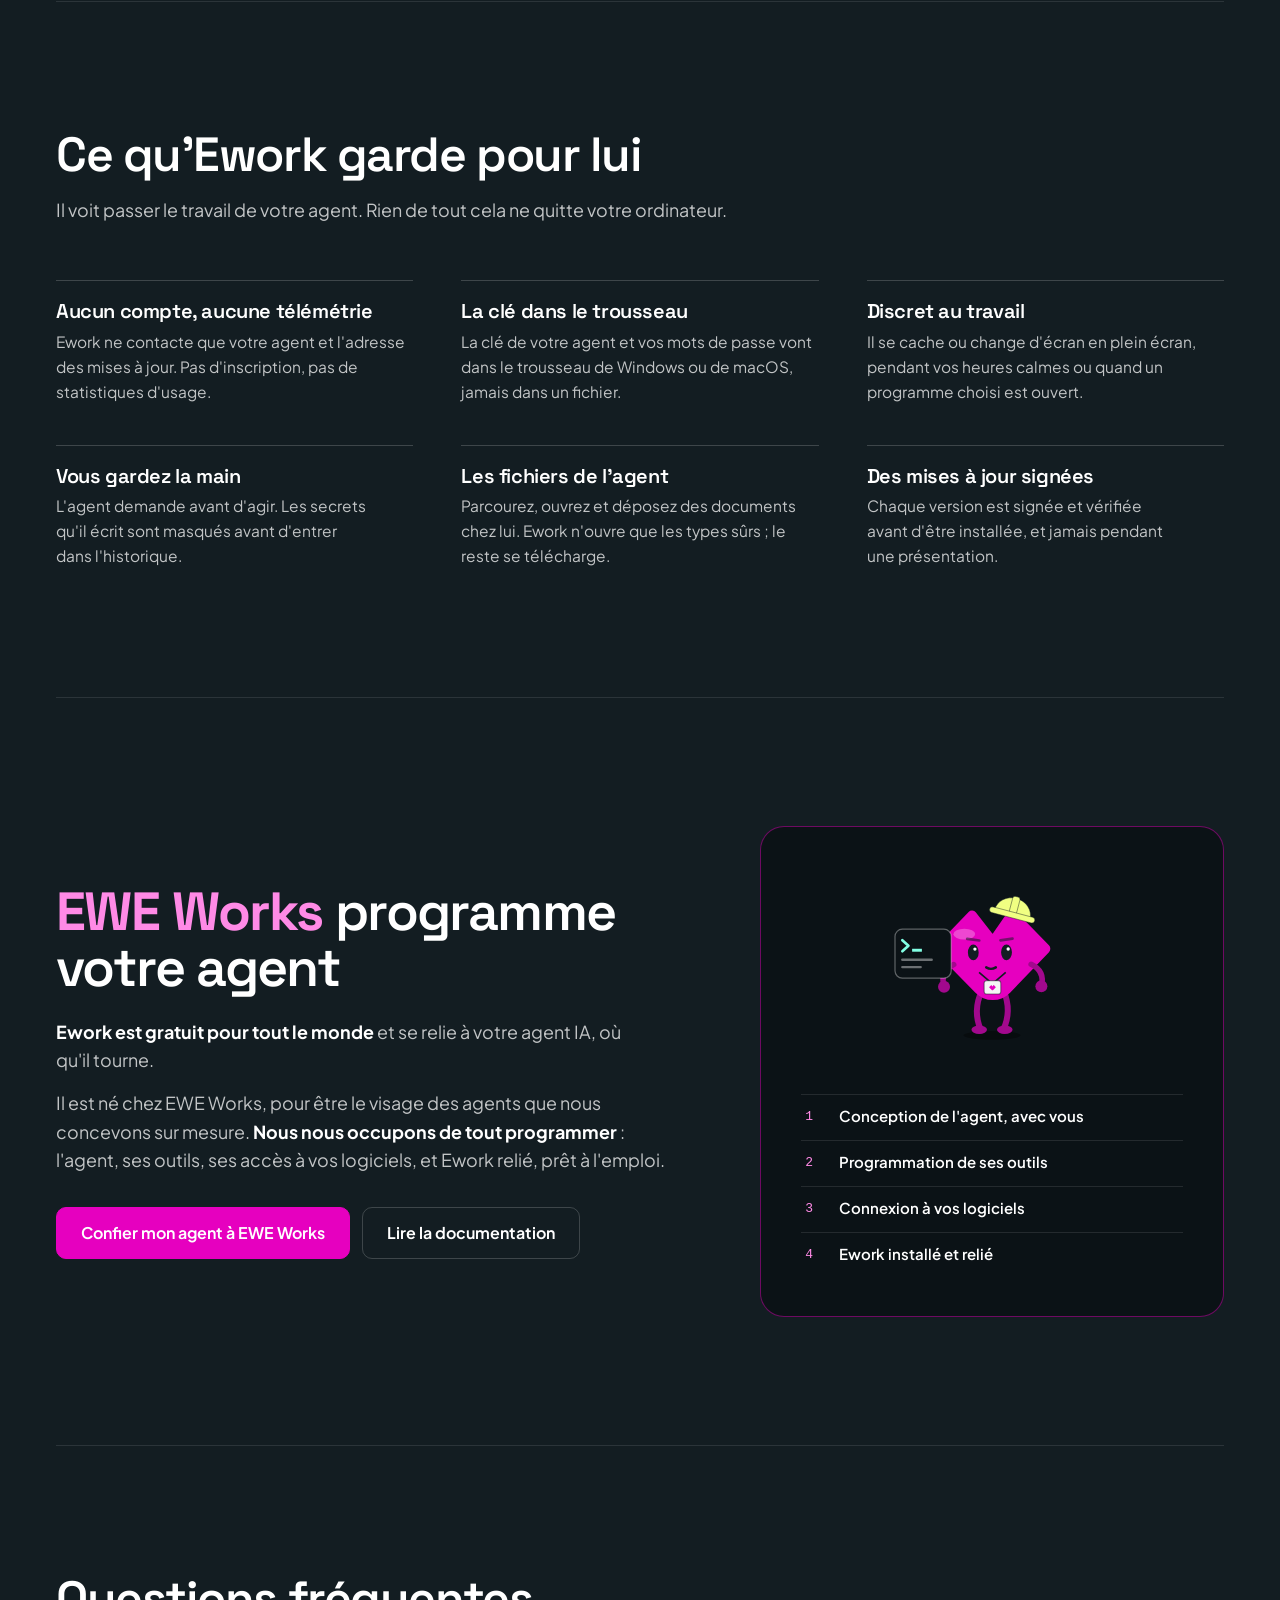
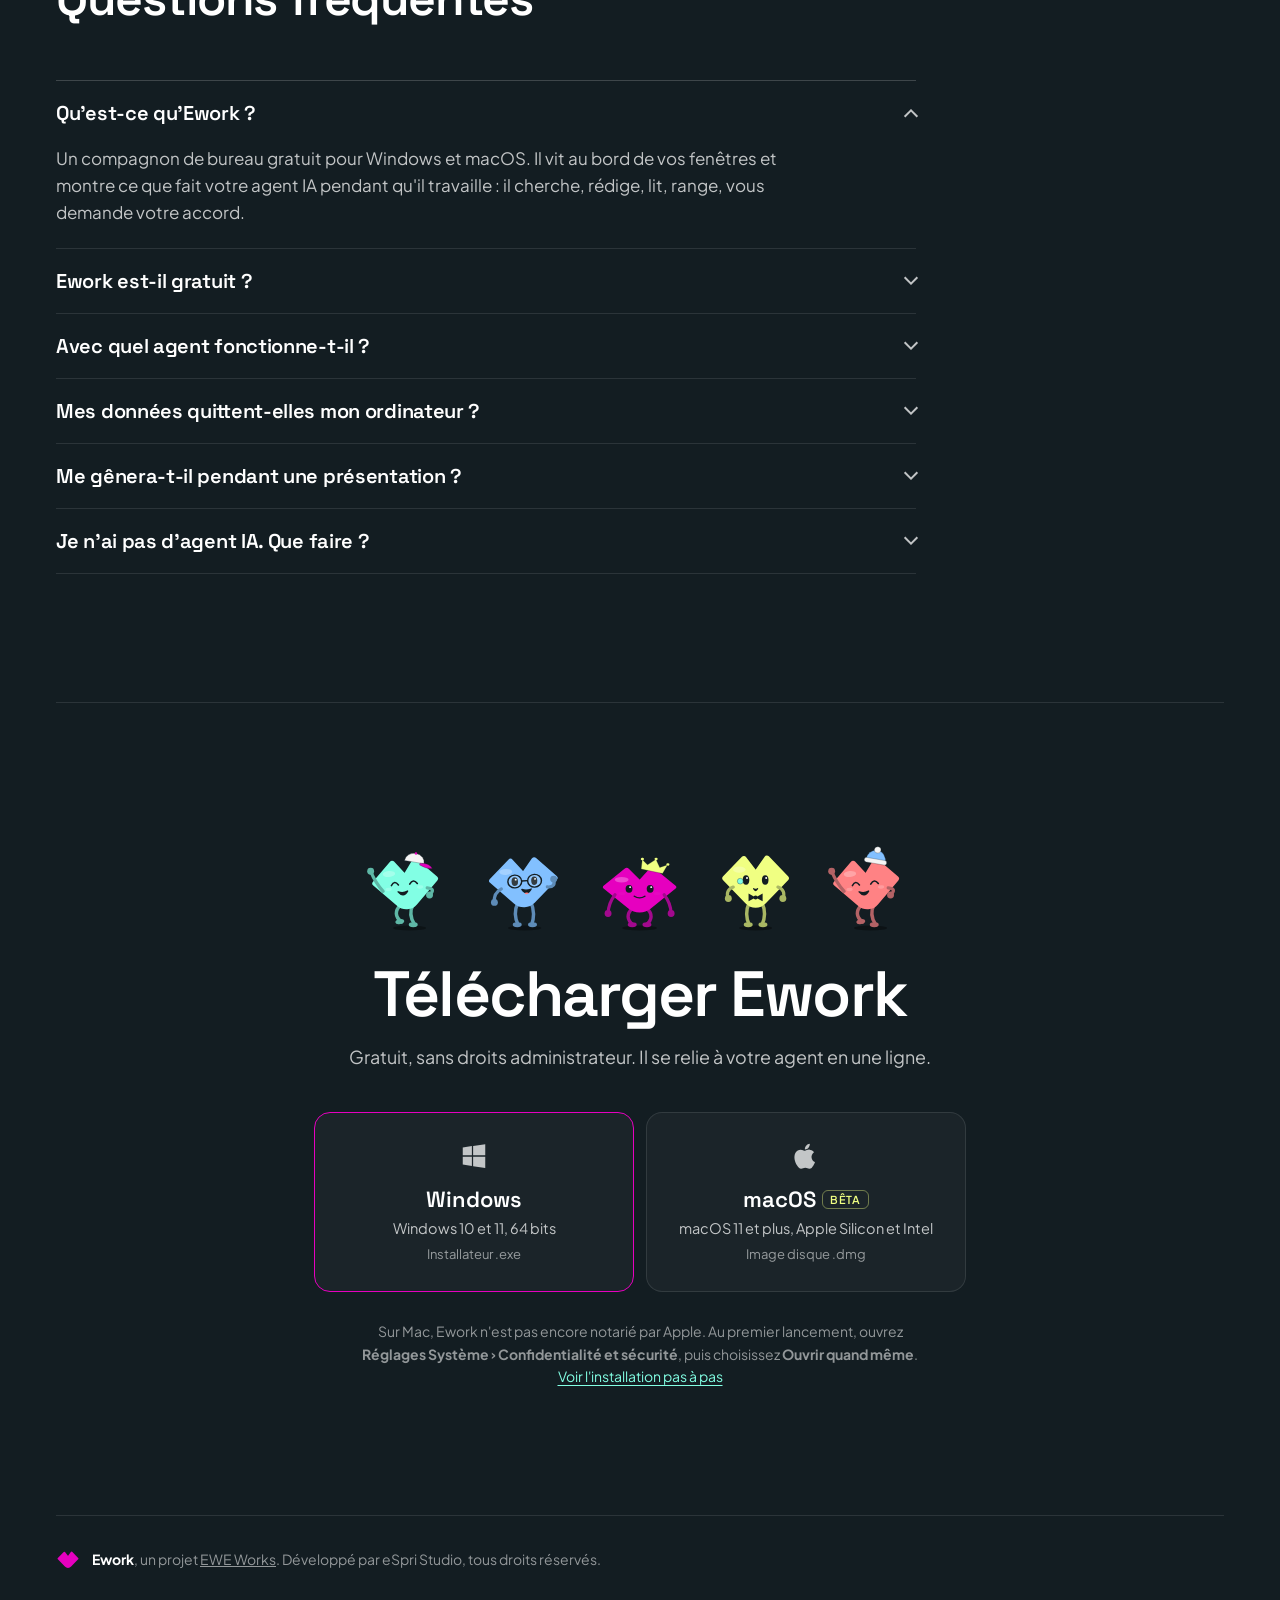
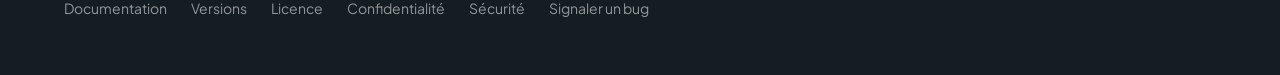
==== commit 3d089bd0: "docs(site): coding agents and editor relays, version 0.2.0 Co-Authored-By: Claude Opus 5.5 <noreply@" ====
--- a/docs/index.html
+++ b/docs/index.html
@@ -37,7 +37,7 @@
             "applicationCategory": "DesktopEnhancementApplication",
             "applicationSubCategory": "Assistant d'agent IA",
             "operatingSystem": "Windows 10, Windows 11, macOS 11 ou plus récent",
-            "softwareVersion": "0.1.7",
+            "softwareVersion": "0.2.0",
             "inLanguage": "fr",
             "isAccessibleForFree": true,
             "offers": { "@type": "Offer", "price": "0", "priceCurrency": "EUR" },
@@ -109,7 +109,7 @@
           <dl class="facts">
             <div><dt>Prix</dt><dd>Gratuit, sans compte</dd></div>
             <div><dt>Systèmes</dt><dd>Windows 10 et 11 · macOS 11+</dd></div>
-            <div><dt>Version</dt><dd><span data-version>0.1.7</span> · <span data-size>4,7 Mo</span></dd></div>
+            <div><dt>Version</dt><dd><span data-version>0.2.0</span> · <span data-size>4,7 Mo</span></dd></div>
           </dl>
         </div>
 
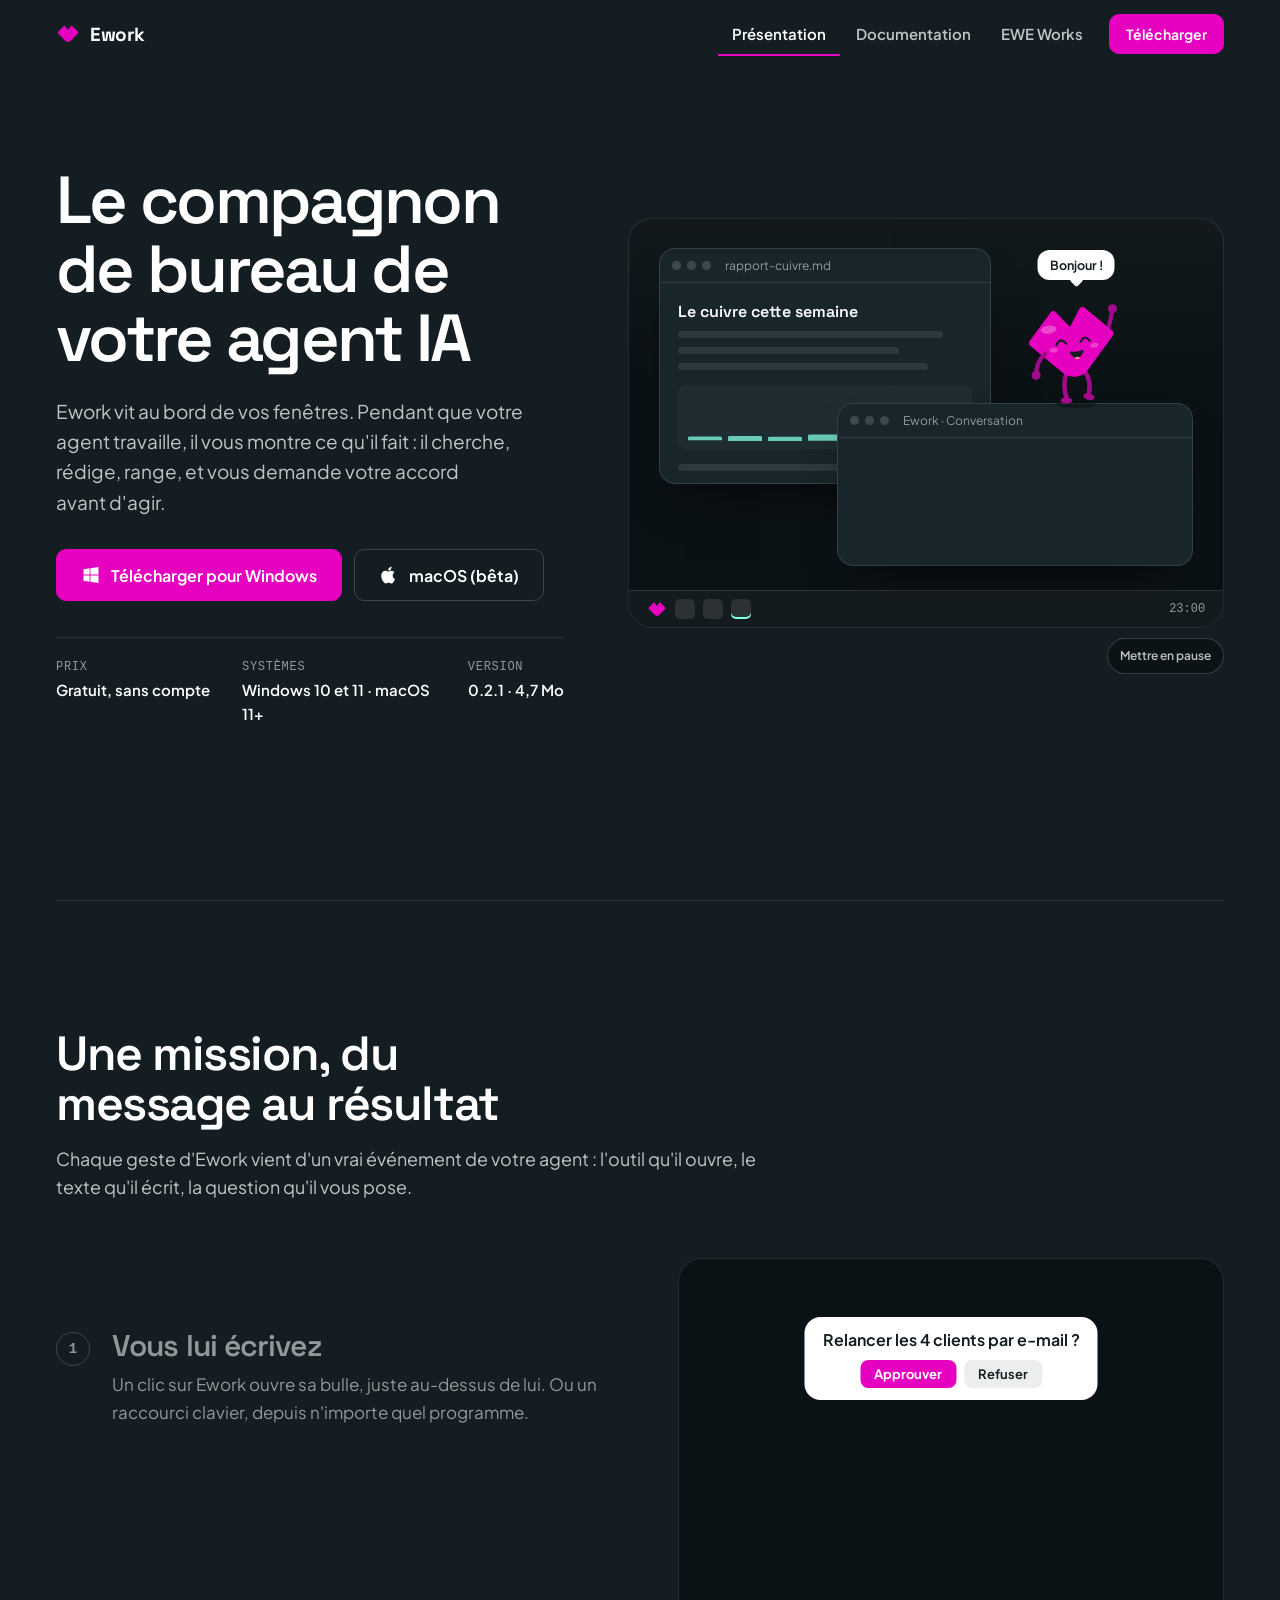
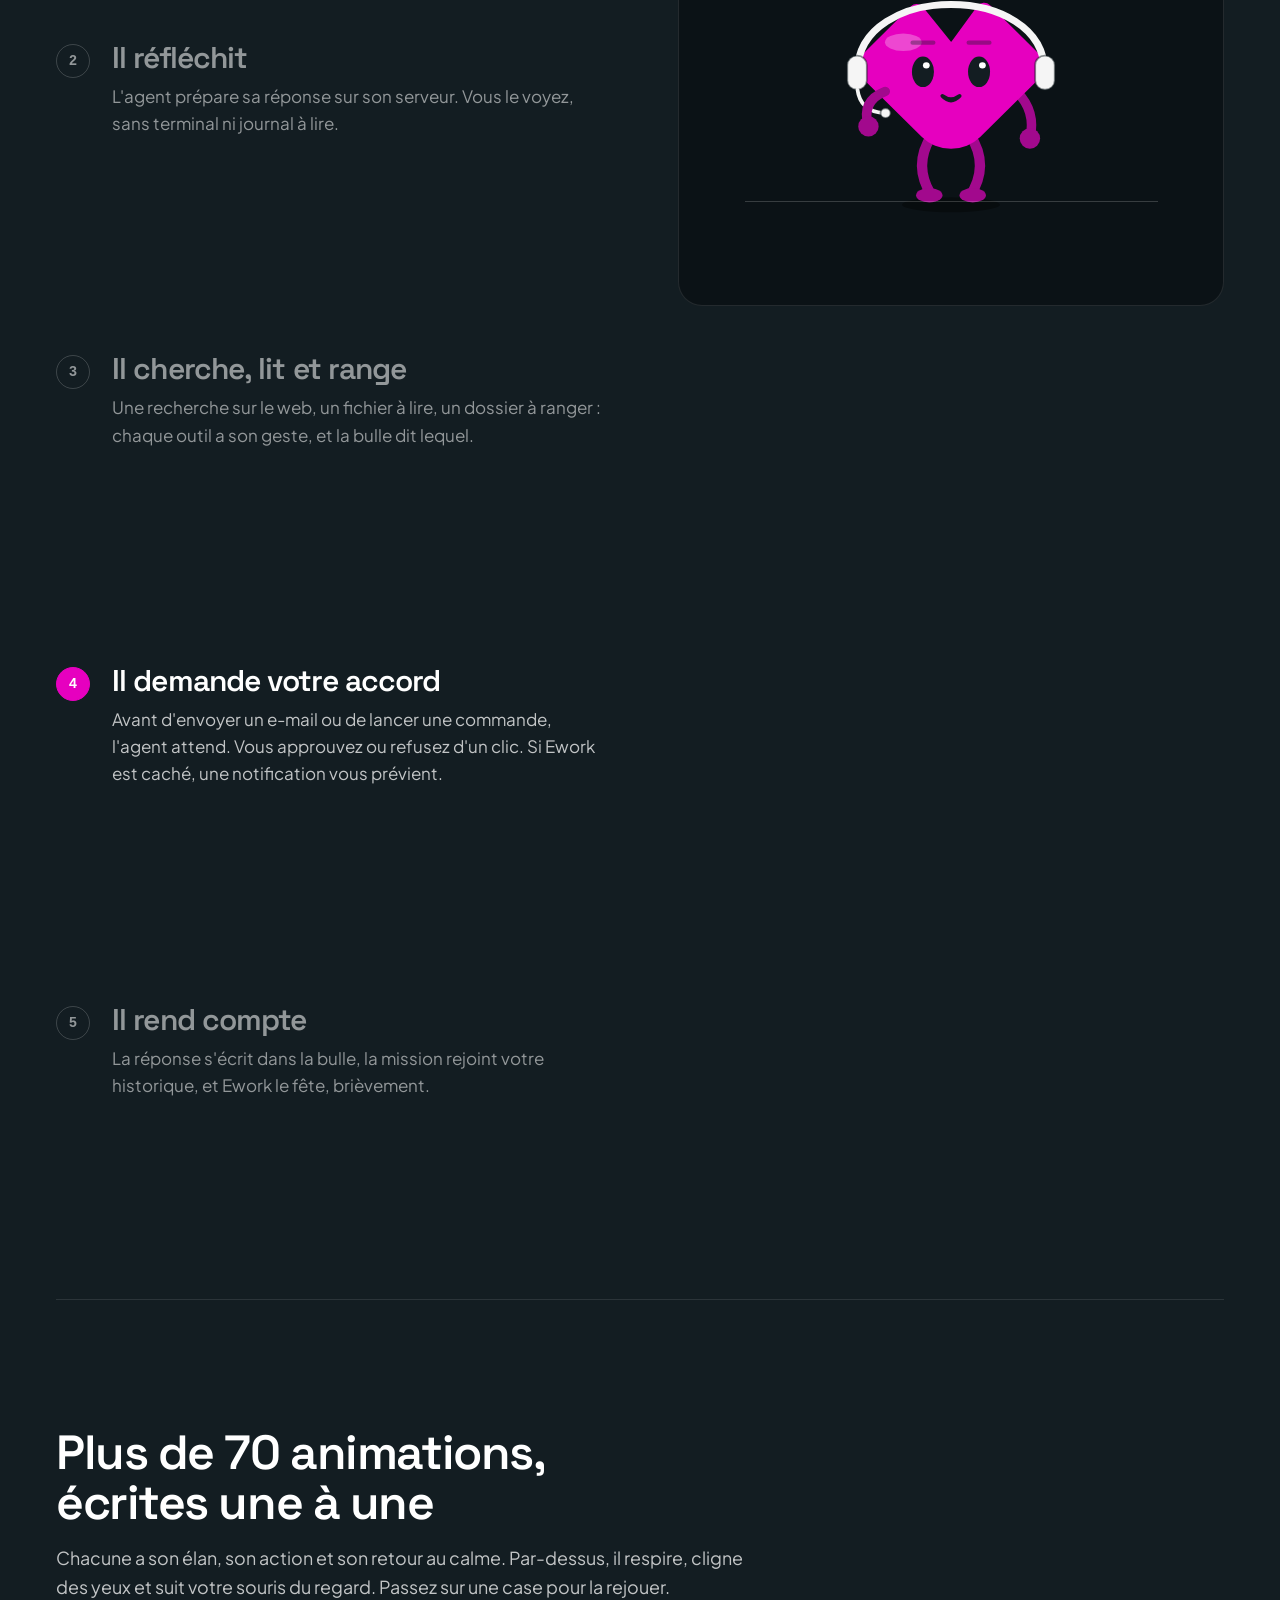
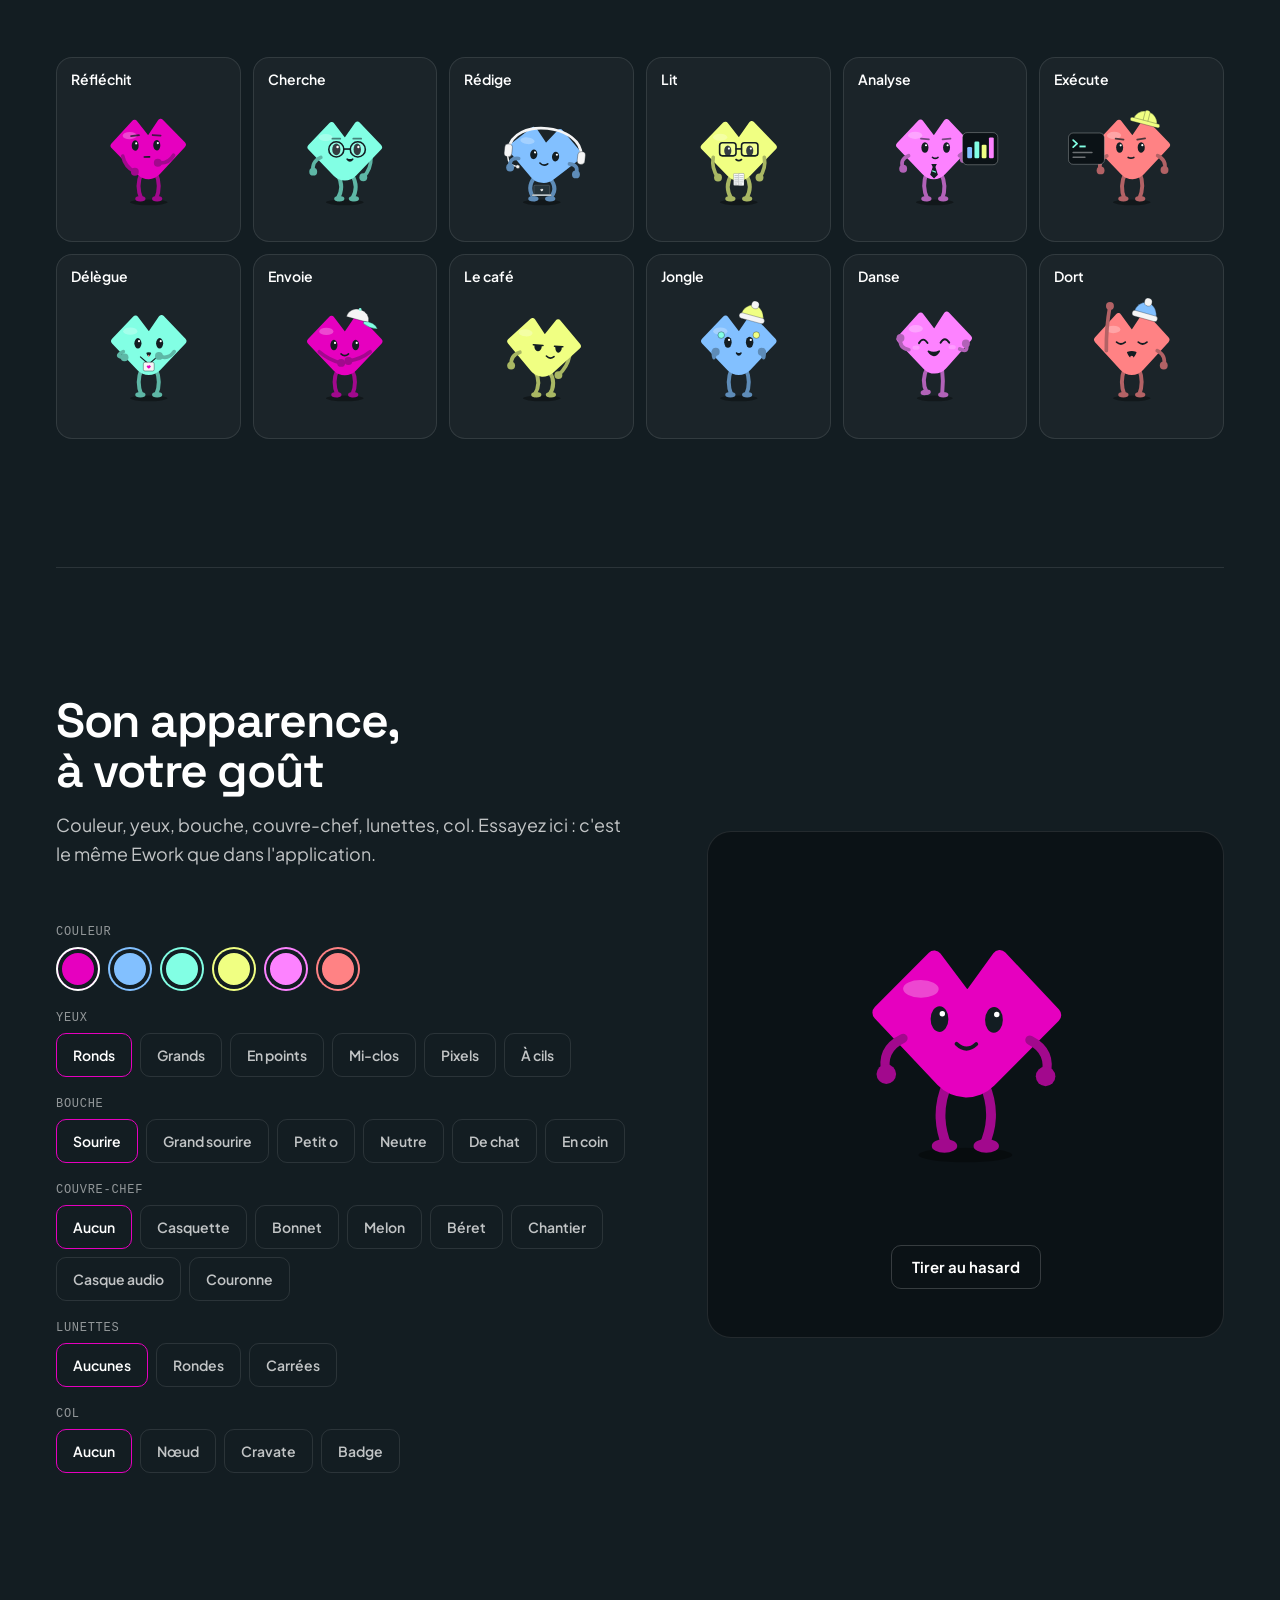
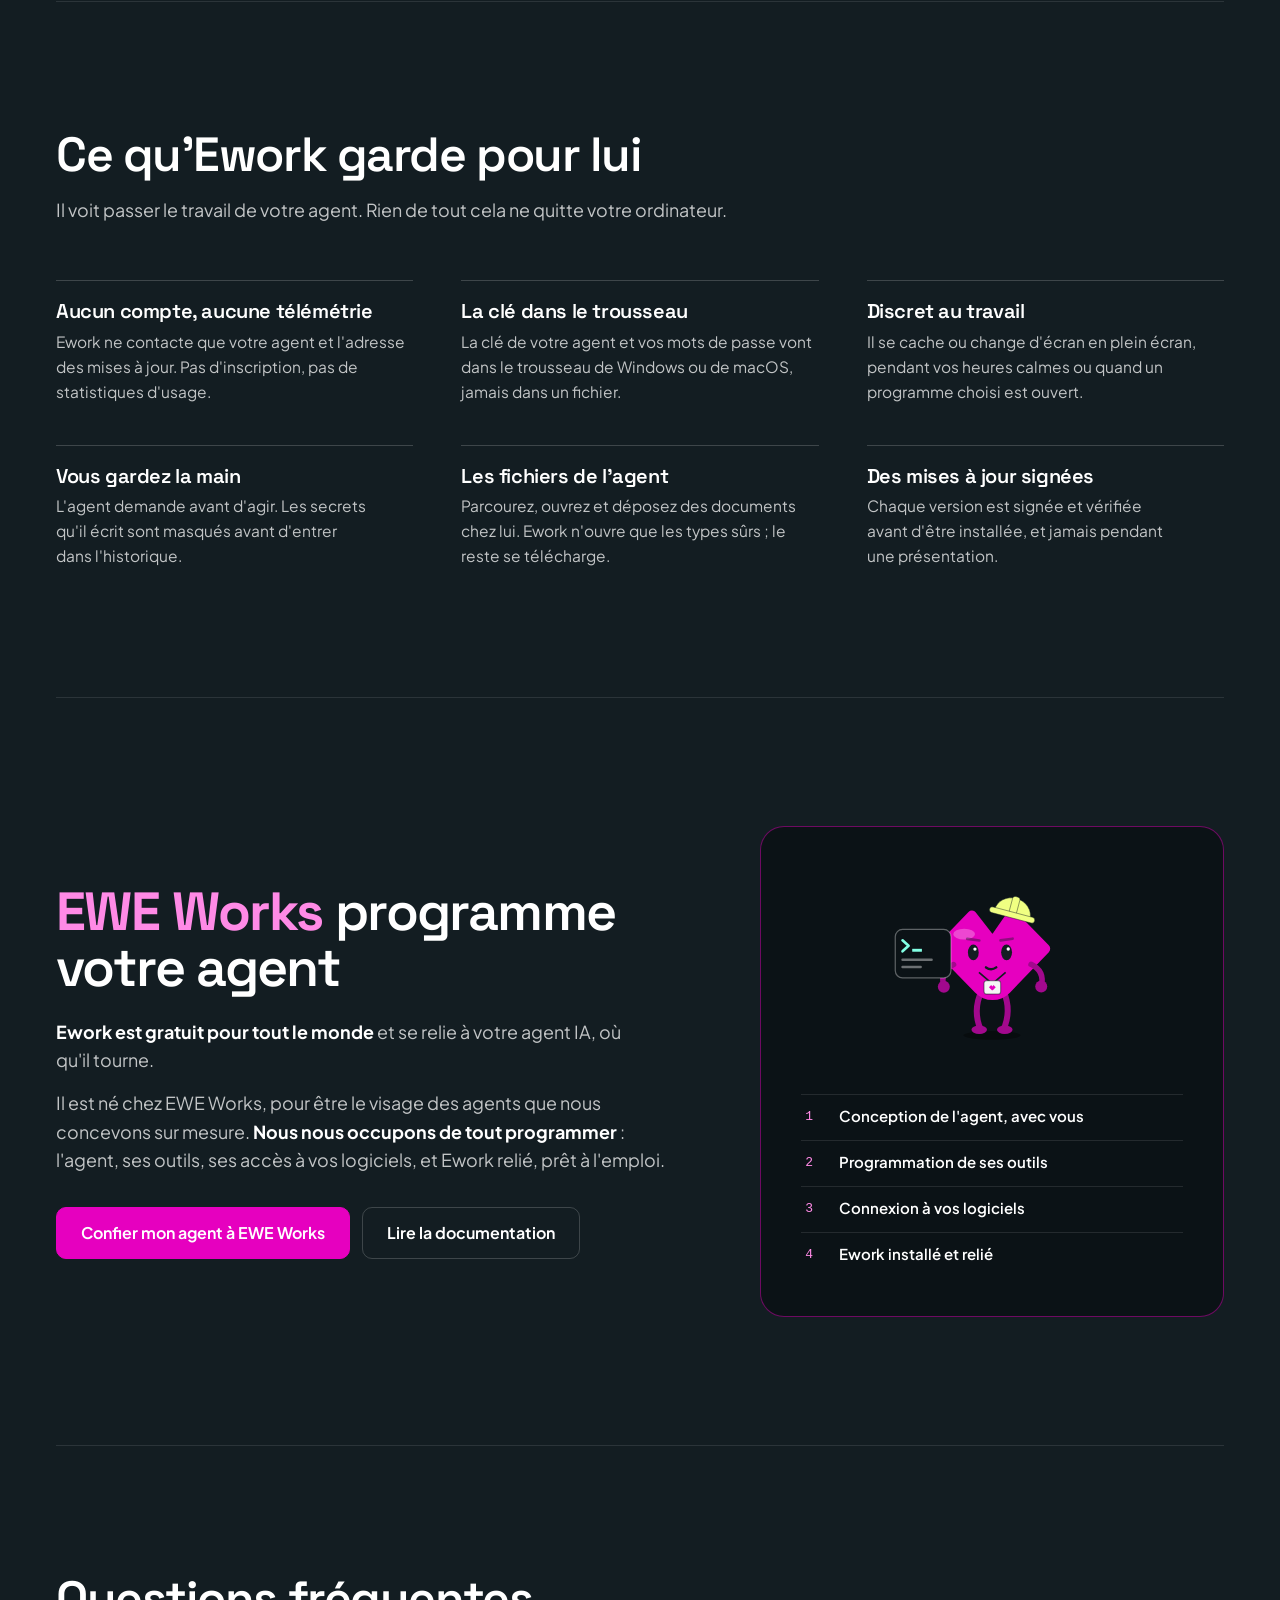
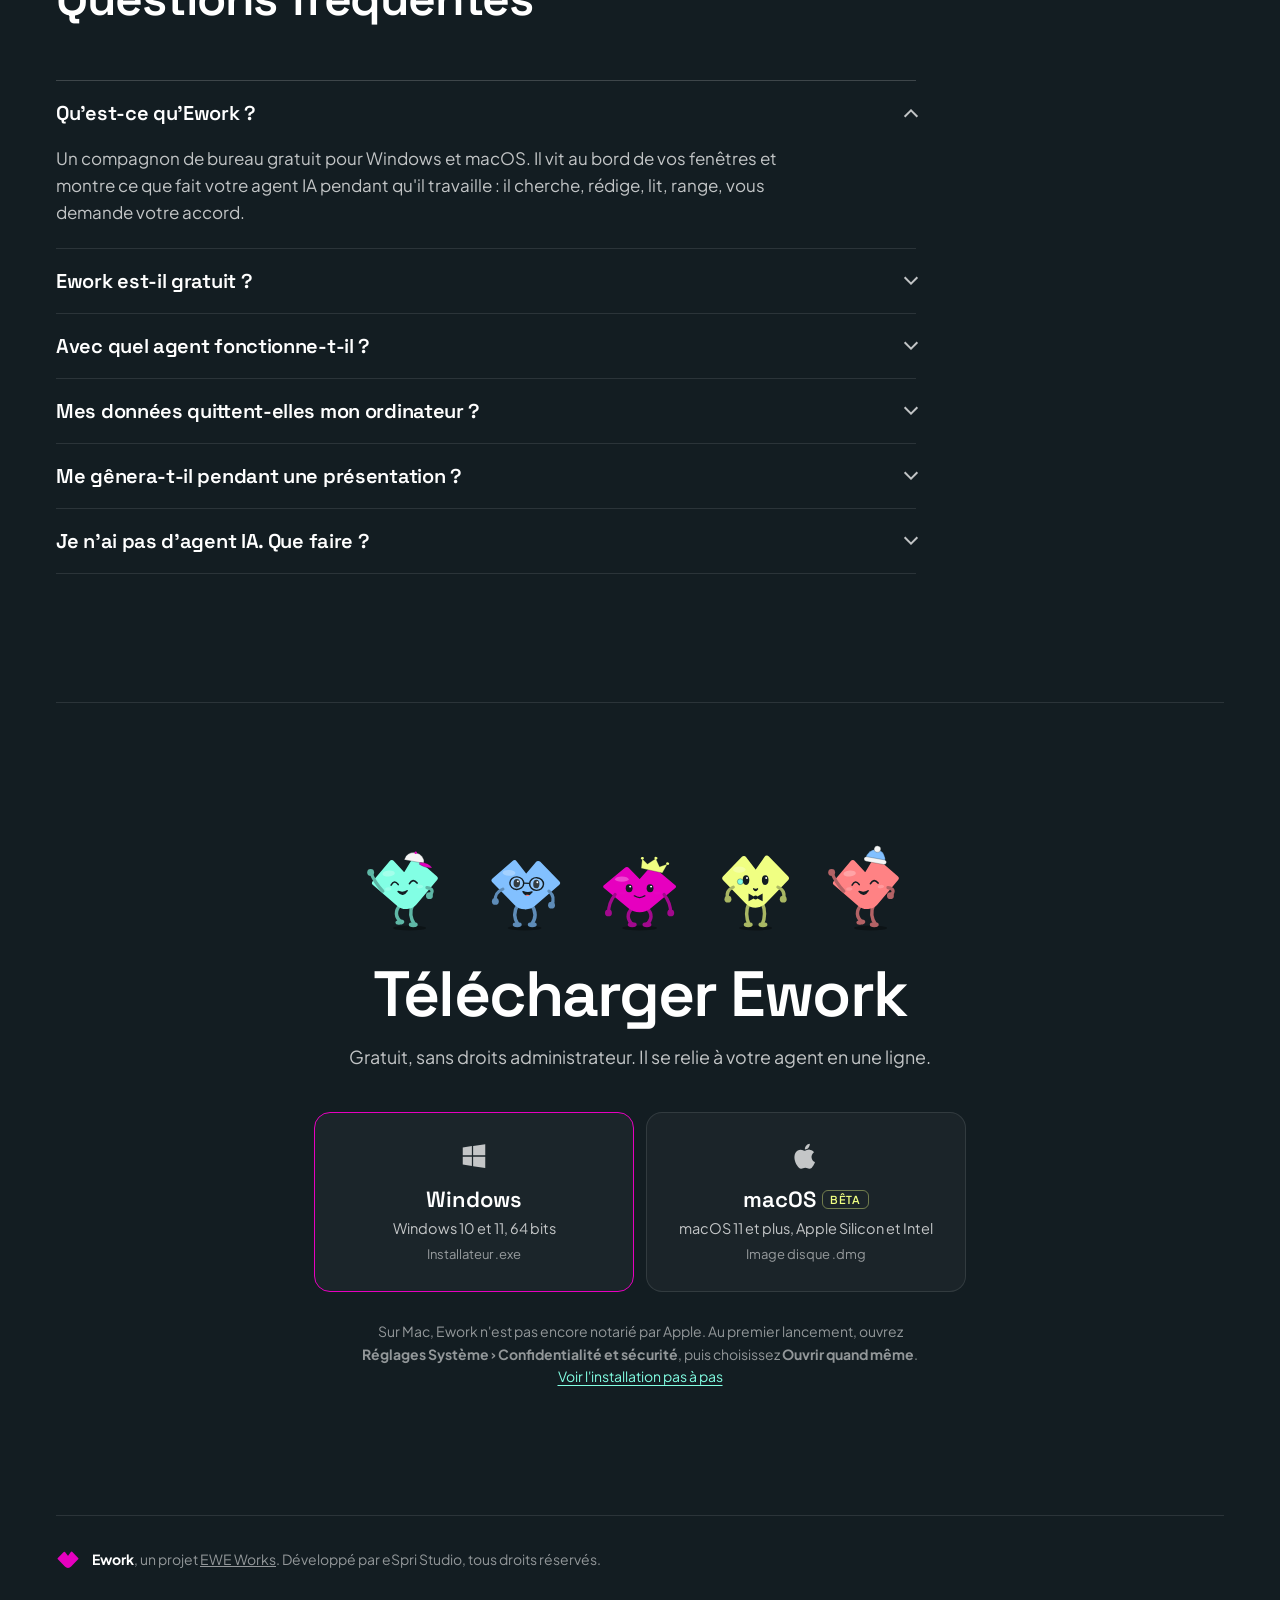
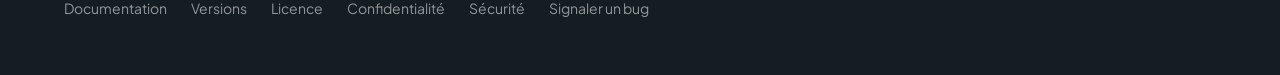
==== commit e2426943: "fix(site): newest file for each system, version 0.2.1 Co-Authored-By: Claude Opus 5.5 <noreply@anthr" ====
--- a/docs/index.html
+++ b/docs/index.html
@@ -37,7 +37,7 @@
             "applicationCategory": "DesktopEnhancementApplication",
             "applicationSubCategory": "Assistant d'agent IA",
             "operatingSystem": "Windows 10, Windows 11, macOS 11 ou plus récent",
-            "softwareVersion": "0.2.0",
+            "softwareVersion": "0.2.1",
             "inLanguage": "fr",
             "isAccessibleForFree": true,
             "offers": { "@type": "Offer", "price": "0", "priceCurrency": "EUR" },
@@ -69,7 +69,7 @@
         ]
       }
     </script>
-    <script type="module" crossorigin src="./assets/index-BndvaUYb.js"></script>
+    <script type="module" crossorigin src="./assets/index-DM4j78OV.js"></script>
     <link rel="modulepreload" crossorigin href="./assets/menu-WfuX1_xE.js">
     <link rel="stylesheet" crossorigin href="./assets/menu-CJUg7sd7.css">
     <link rel="stylesheet" crossorigin href="./assets/index-Bt3AXyQ_.css">
@@ -109,7 +109,7 @@
           <dl class="facts">
             <div><dt>Prix</dt><dd>Gratuit, sans compte</dd></div>
             <div><dt>Systèmes</dt><dd>Windows 10 et 11 · macOS 11+</dd></div>
-            <div><dt>Version</dt><dd><span data-version>0.2.0</span> · <span data-size>4,7 Mo</span></dd></div>
+            <div><dt>Version</dt><dd><span data-version>0.2.1</span> · <span data-size>4,7 Mo</span></dd></div>
           </dl>
         </div>
 
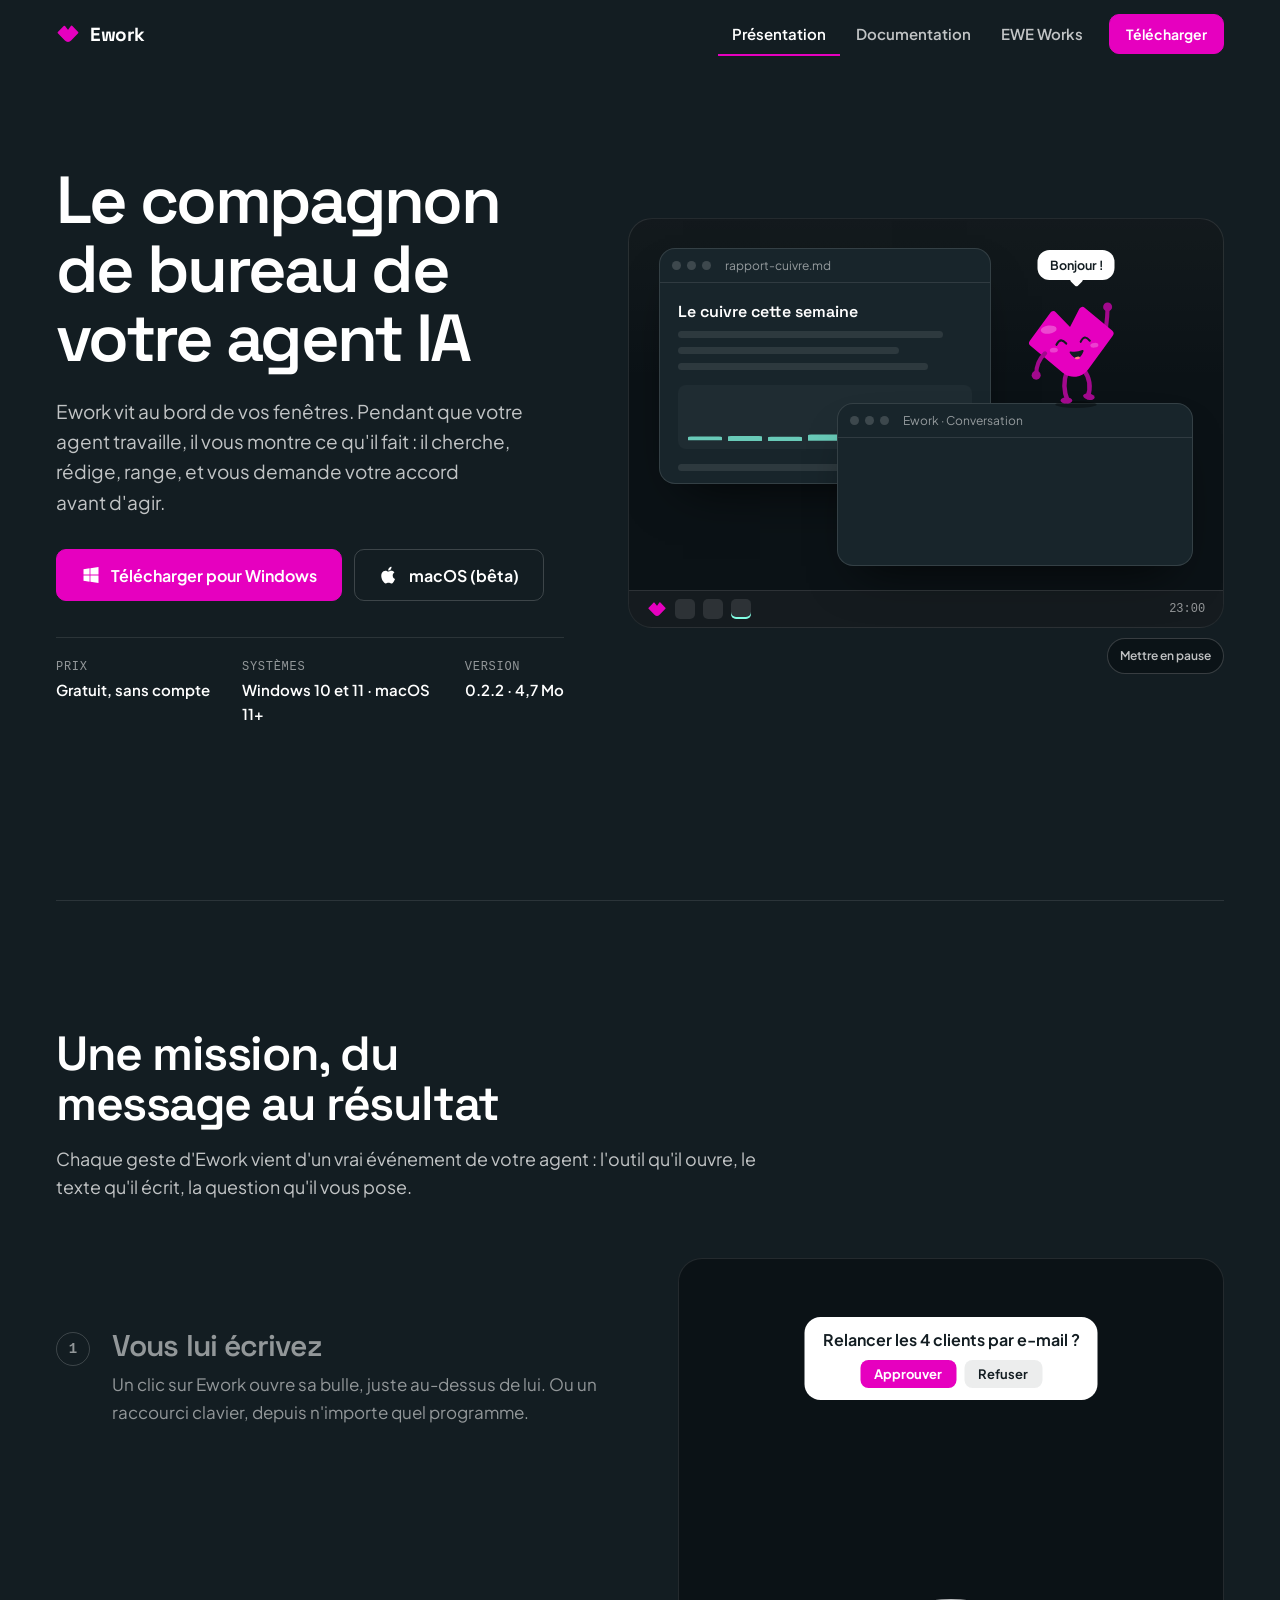
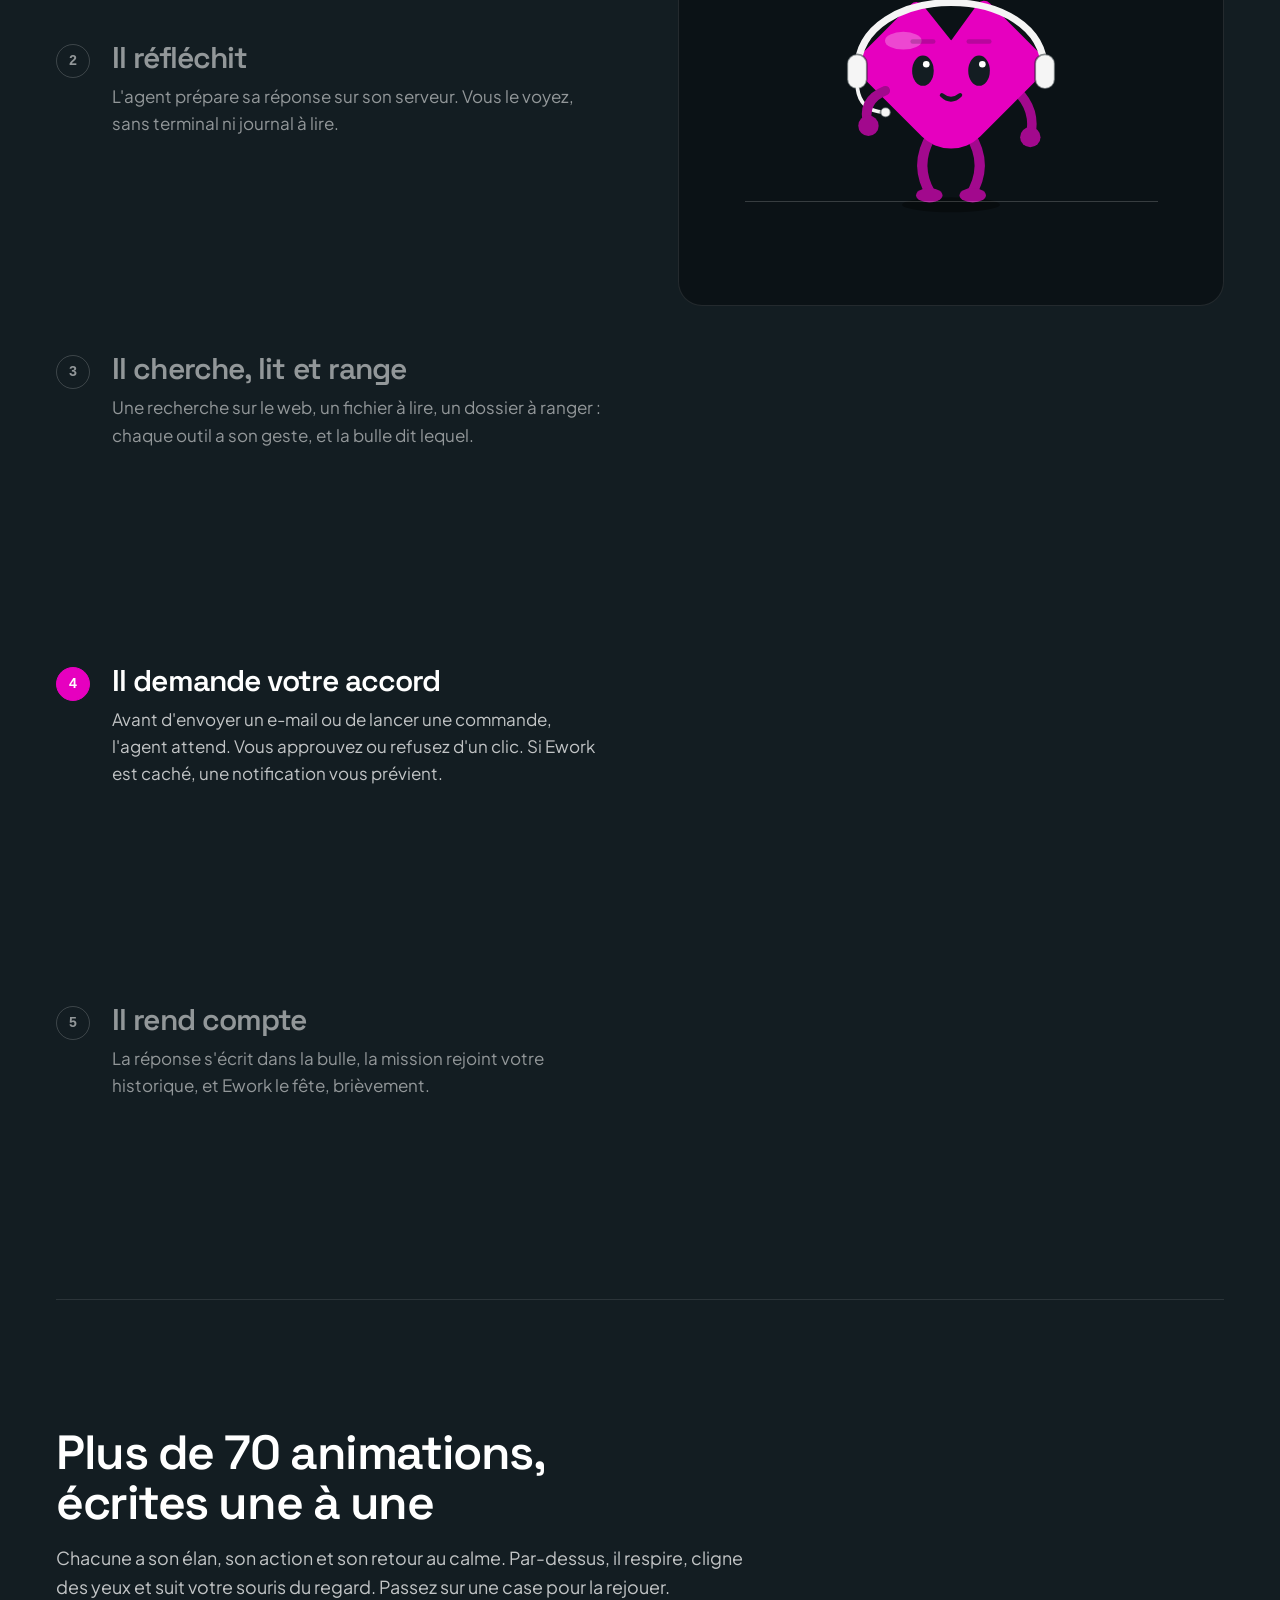
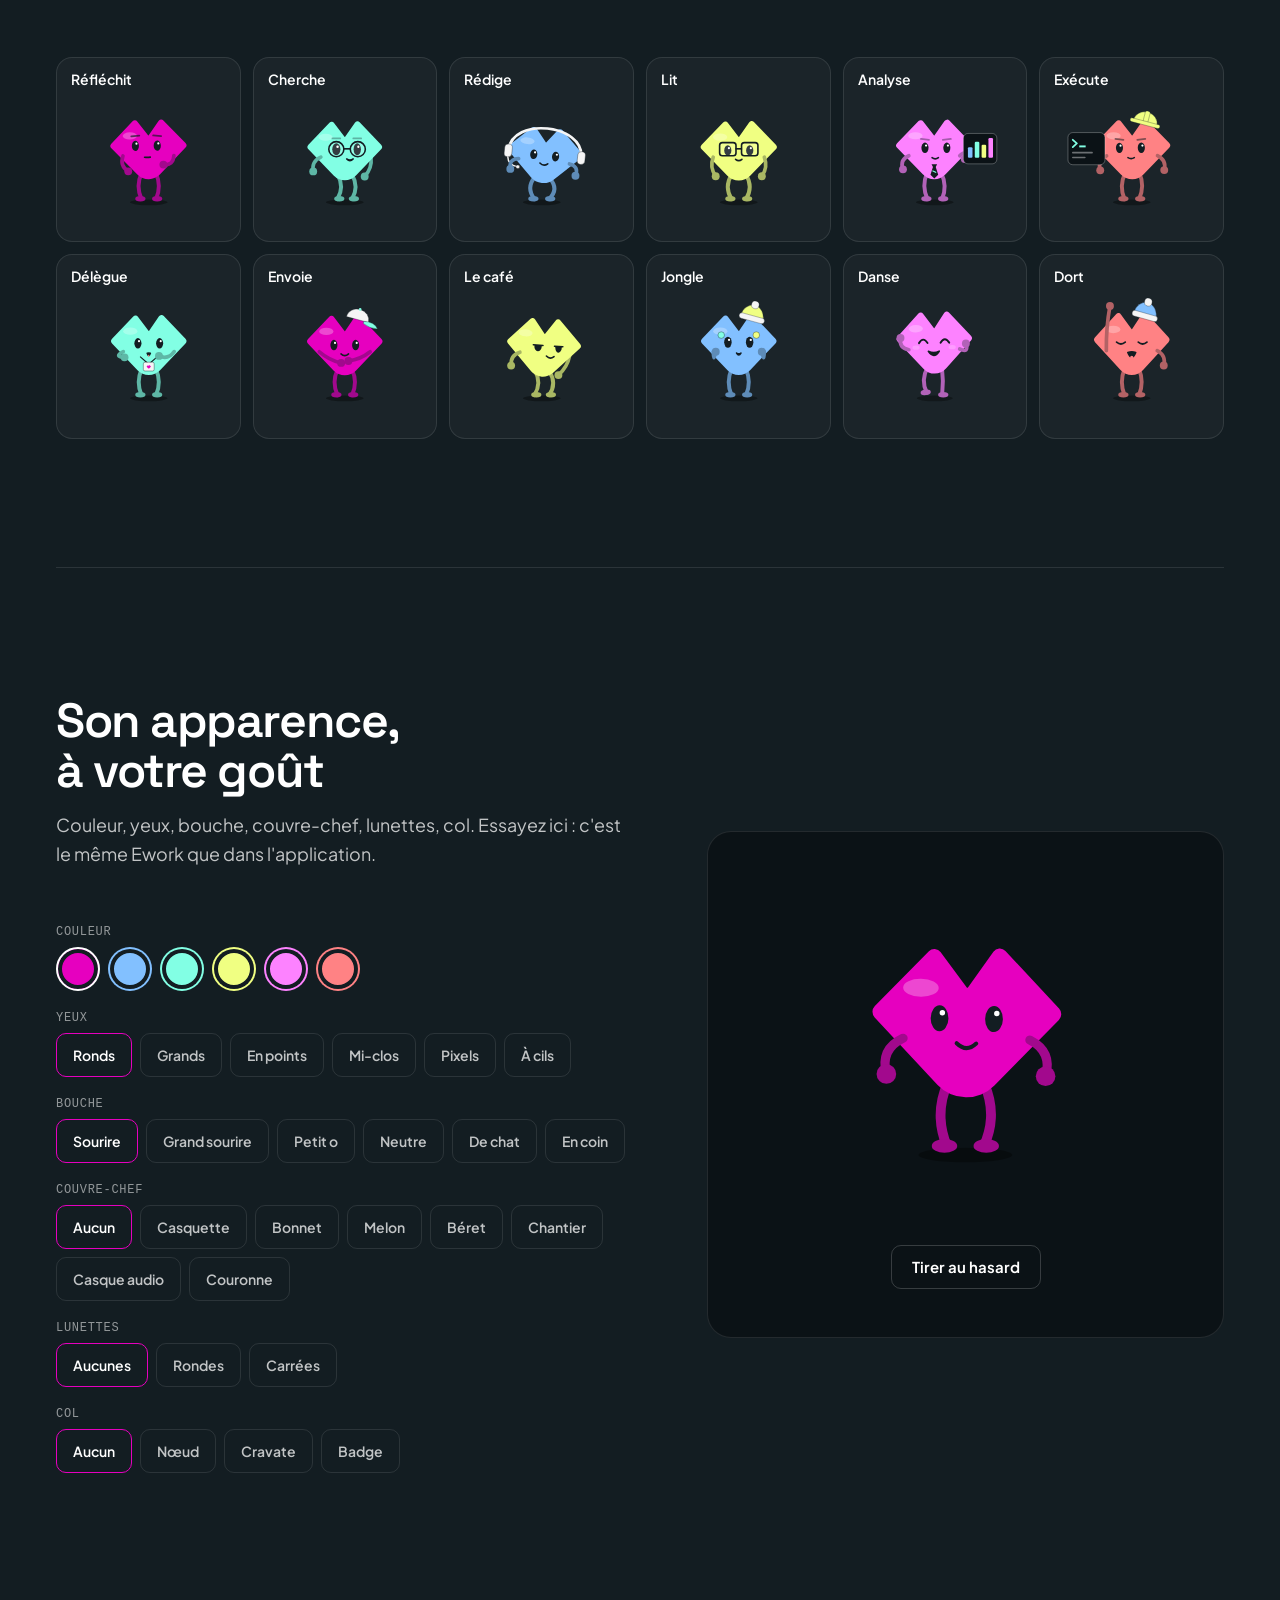
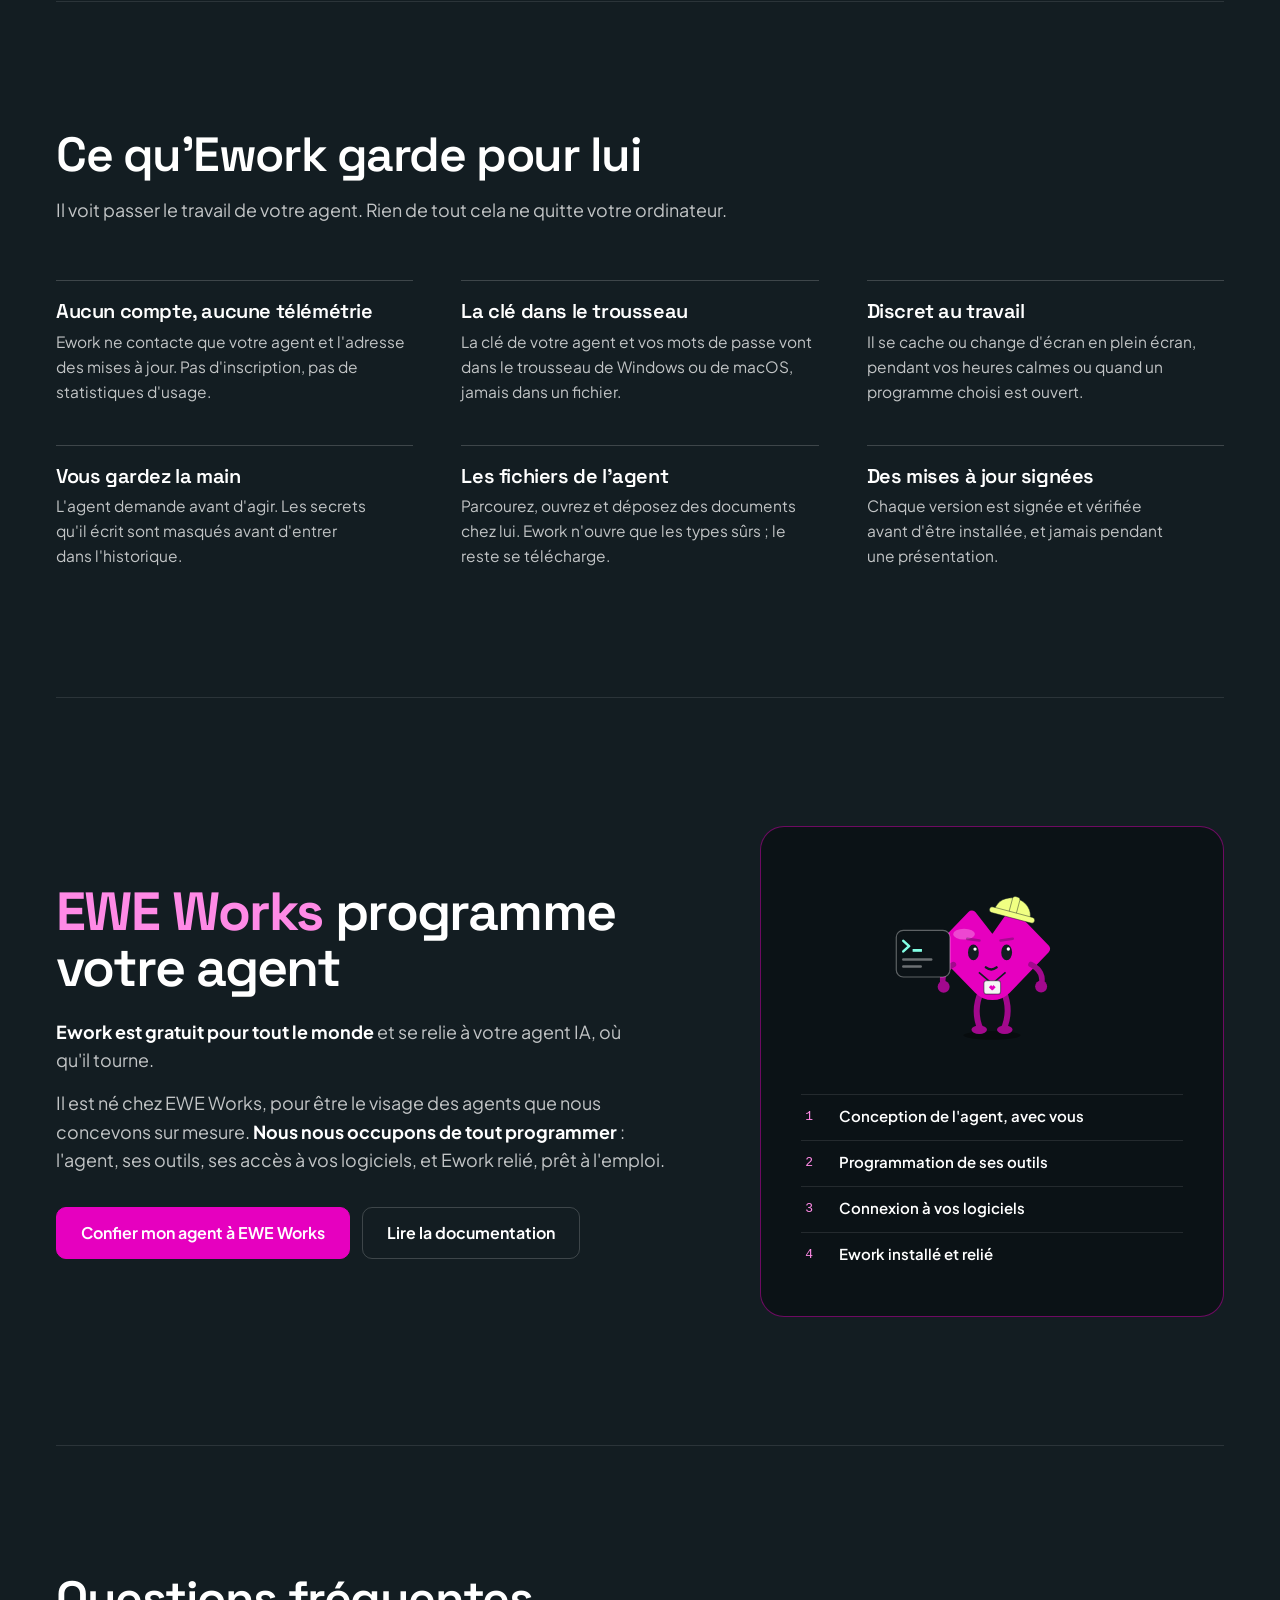
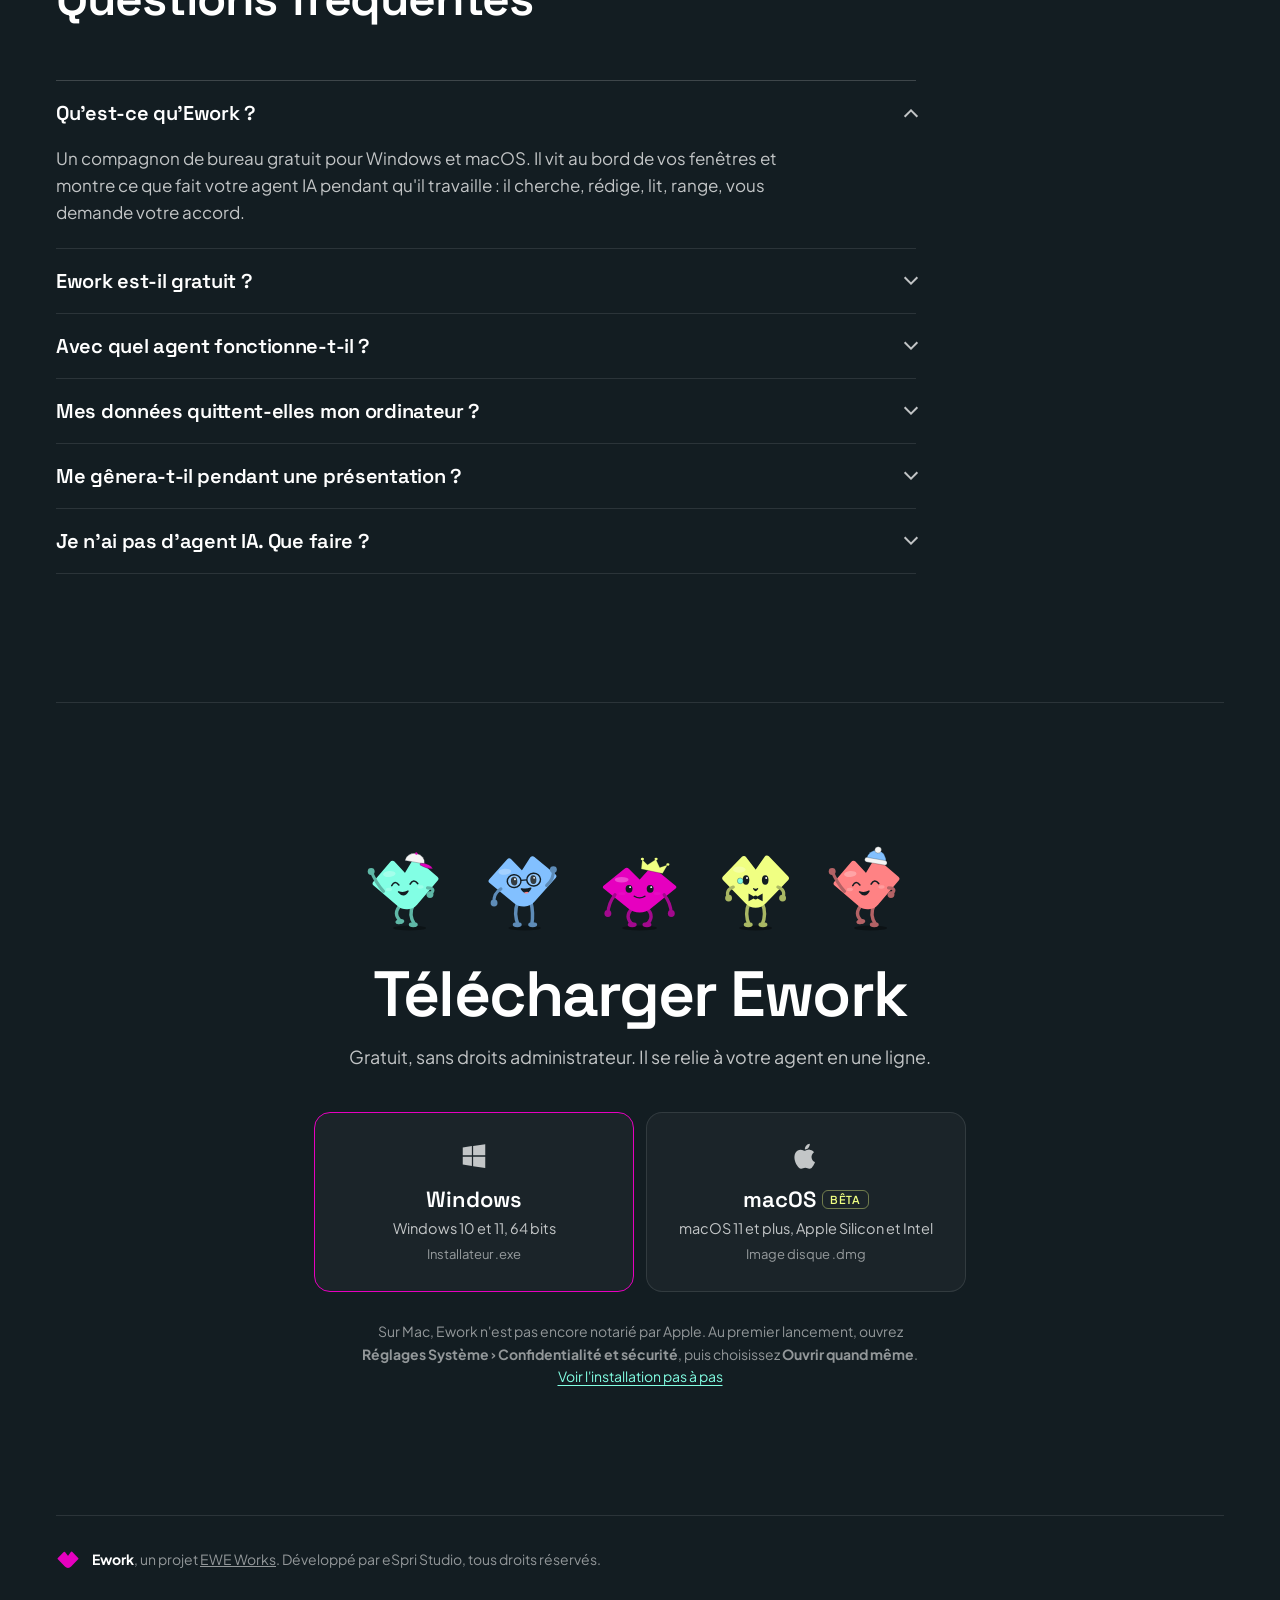
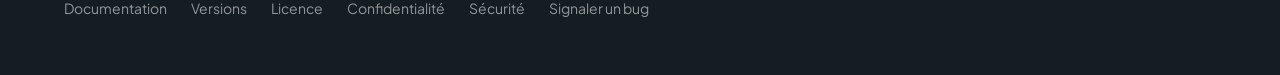
==== commit e06fd267: "docs: site for 0.2.2 Co-Authored-By: Claude Opus 5.5 <noreply@anthropic.com>" ====
--- a/docs/index.html
+++ b/docs/index.html
@@ -37,7 +37,7 @@
             "applicationCategory": "DesktopEnhancementApplication",
             "applicationSubCategory": "Assistant d'agent IA",
             "operatingSystem": "Windows 10, Windows 11, macOS 11 ou plus récent",
-            "softwareVersion": "0.2.1",
+            "softwareVersion": "0.2.2",
             "inLanguage": "fr",
             "isAccessibleForFree": true,
             "offers": { "@type": "Offer", "price": "0", "priceCurrency": "EUR" },
@@ -69,10 +69,10 @@
         ]
       }
     </script>
-    <script type="module" crossorigin src="./assets/index-DM4j78OV.js"></script>
+    <script type="module" crossorigin src="./assets/index-Kg0i1vcE.js"></script>
     <link rel="modulepreload" crossorigin href="./assets/menu-WfuX1_xE.js">
     <link rel="stylesheet" crossorigin href="./assets/menu-CJUg7sd7.css">
-    <link rel="stylesheet" crossorigin href="./assets/index-Bt3AXyQ_.css">
+    <link rel="stylesheet" crossorigin href="./assets/index-DvvG7TbW.css">
   </head>
   <body>
     <a class="skip" href="#contenu">Aller au contenu</a>
@@ -109,7 +109,7 @@
           <dl class="facts">
             <div><dt>Prix</dt><dd>Gratuit, sans compte</dd></div>
             <div><dt>Systèmes</dt><dd>Windows 10 et 11 · macOS 11+</dd></div>
-            <div><dt>Version</dt><dd><span data-version>0.2.1</span> · <span data-size>4,7 Mo</span></dd></div>
+            <div><dt>Version</dt><dd><span data-version>0.2.2</span> · <span data-size>4,7 Mo</span></dd></div>
           </dl>
         </div>
 
--- a/docs/assets/index-DvvG7TbW.css
+++ b/docs/assets/index-DvvG7TbW.css
@@ -0,0 +1 @@
+.ework-rig{width:100%;height:100%;display:block;overflow:visible}.ework-rig .fx,.ework-rig .p-pulse{transform-box:fill-box;transform-origin:50%}.p-steam{animation:2.2s ease-out infinite pSteam}.p-steam.p-late{animation-delay:1.1s}.p-dot{animation:1.4s infinite both pDot}.p-dot:nth-child(2){animation-delay:.2s}.p-dot:nth-child(3){animation-delay:.4s}.p-pulse{animation:1.2s ease-in-out infinite pPulse}.fx-dustL{animation:.6s ease-out forwards fxDustL}.fx-dustR{animation:.6s ease-out forwards fxDustR}.fx-small{animation-delay:50ms}.fx-pop{animation:.36s ease-out forwards fxPop}.fx-spark{animation:.7s ease-out forwards fxSpark}.fx-float{animation:1.5s ease-out forwards fxFloat}.fx-puff{animation:.8s ease-out forwards fxPuff}.fx-wave{opacity:0;animation:.8s ease-out forwards fxWave}.fx-wave.fx-late{animation-delay:.16s}.fx-hold{animation:1s ease-out forwards fxHold}.fx-ring{animation:.5s ease-out forwards fxRing}.fx-tick{animation:.3s ease-out forwards fxTick}.fx-conf{animation:1.5s cubic-bezier(.2,.7,.3,1) forwards fxConf}.fx-drop{animation:.8s ease-in forwards fxDrop}.fx-z{animation:2.3s ease-out forwards fxZ}.fx-crumb{animation:.6s ease-in forwards fxCrumb}.fx-crumb.fx-late{animation-delay:80ms}@keyframes pSteam{0%{opacity:0;transform:translateY(3px)}40%{opacity:.8}to{opacity:0;transform:translateY(-7px)}}@keyframes pDot{0%,to{opacity:.25}40%{opacity:1}}@keyframes pPulse{50%{transform:scale(1.13)}}@keyframes fxDustL{0%{opacity:.9;transform:scale(.4)}to{opacity:0;transform:translate(-20px,-6px)scale(1.6)}}@keyframes fxDustR{0%{opacity:.9;transform:scale(.4)}to{opacity:0;transform:translate(20px,-6px)scale(1.6)}}@keyframes fxPop{0%{opacity:1;transform:scale(.5)}to{opacity:0;transform:scale(1.4)}}@keyframes fxSpark{0%{opacity:0;transform:scale(0)}40%{opacity:1;transform:scale(1.25)rotate(45deg)}to{opacity:0;transform:scale(0)rotate(90deg)}}@keyframes fxFloat{0%{opacity:0;transform:translateY(6px)scale(.5)}20%{opacity:1;transform:scale(1)}to{opacity:0;transform:translate(5px,-30px)scale(1)}}@keyframes fxPuff{0%{opacity:.8;transform:scale(.4)}to{opacity:0;transform:translate(14px,-5px)scale(1.6)}}@keyframes fxWave{0%{opacity:0}30%{opacity:1}to{opacity:0;transform:translate(4px)}}@keyframes fxHold{0%{opacity:0;transform:scale(0)}18%{opacity:1;transform:scale(1.25)}30%,75%{opacity:1;transform:scale(1)}to{opacity:0;transform:translateY(-6px)scale(.8)}}@keyframes fxRing{0%{opacity:1;transform:scale(.4)}to{opacity:0;transform:scale(2.3)}}@keyframes fxTick{0%{opacity:1;transform:translateY(2px)}to{opacity:0;transform:translateY(-5px)}}@keyframes fxConf{0%{opacity:0;transform:scale(.3)}12%{opacity:1}55%{opacity:1;transform:translate(var(--dx),var(--dy)) rotate(var(--r))}to{opacity:0;transform:translate(calc(var(--dx)*1.15),calc(var(--dy) + 36px)) rotate(calc(var(--r)*2))}}@keyframes fxDrop{0%{opacity:1}to{opacity:0;transform:translateY(16px)}}@keyframes fxZ{0%{opacity:0;transform:translateY(4px)scale(.6)}25%{opacity:.95}to{opacity:0;transform:translate(-12px,-24px)scale(1.4)}}@keyframes fxCrumb{0%{opacity:1}to{opacity:0;transform:translate(2px,14px)}}.p-bar{transform-box:fill-box;transform-origin:bottom;animation:1.8s ease-in-out infinite alternate pBar}.p-bar:nth-child(2){animation-delay:.2s}.p-bar:nth-child(3){animation-delay:.4s}.p-bar:nth-child(4){animation-delay:.6s}.p-cur{animation:1s step-end infinite pCur}.p-line{animation:2.4s ease-out infinite pLine}.p-line.p-late{animation-delay:1.2s}.p-sand{animation:.7s infinite pDot}.p-glow{animation:2.4s ease-in-out infinite pGlow}.fx-pebble{animation:.7s cubic-bezier(.2,.6,.6,1) forwards fxPebble}.fx-orbit{animation:1.4s linear forwards fxOrbit}@keyframes pBar{0%{transform:scaleY(.35)}to{transform:scaleY(1)}}@keyframes pCur{50%{opacity:0}}@keyframes pLine{0%{opacity:0;transform:translate(-4px)}25%,80%{opacity:1;transform:none}to{opacity:0}}@keyframes pGlow{50%{opacity:.72}}@keyframes fxPebble{0%{opacity:1}55%{transform:translate(34px,-14px)}to{opacity:0;transform:translate(62px,3px)}}@keyframes fxOrbit{0%{opacity:1;transform:rotate(0)}to{opacity:0;transform:rotate(360deg)}}.fx-dupB{animation:.8s ease-out forwards fxDupB}.fx-stamp{animation:.7s ease-in forwards fxStamp}.fx-back{animation:.8s ease-out forwards fxBack}.fx-flash{animation:.5s ease-out forwards fxFlash}@keyframes fxDupB{0%{opacity:0}15%{opacity:1}45%,75%{opacity:1;transform:translate(9px,-7px)}to{opacity:0;transform:translate(9px,-13px)scale(.8)}}@keyframes fxStamp{0%{opacity:0;transform:translateY(-22px)scale(1.2)}30%{opacity:1;transform:scale(.92)}42%{transform:scale(1)}75%{opacity:1}to{opacity:0}}@keyframes fxBack{0%{opacity:0;transform:rotate(60deg)scale(.6)}25%{opacity:1}75%{opacity:1;transform:rotate(-200deg)}to{opacity:0;transform:rotate(-240deg)scale(.9)}}@keyframes fxFlash{0%{opacity:.95;transform:scale(.3)}to{opacity:0;transform:scale(2.4)}}@media (prefers-reduced-motion:reduce){.ework-rig *{animation:none!important}}[data-motion=off] .ework-rig *{animation:none!important}.p-run{fill:#33434b;animation:3.2s infinite both pRun}.p-line.p-l2{animation-delay:.4s}.p-line.p-l3{animation-delay:.8s}.p-line.p-l4{animation-delay:1.2s}.p-line.p-l5{animation-delay:1.6s}.fx-cube{animation:.7s cubic-bezier(.5,0,.9,.6) forwards fxCube}@keyframes pRun{0%,8%{fill:#33434b}14%,86%{fill:#82ffe4}96%,to{fill:#33434b}}@keyframes fxCube{0%{opacity:0;transform:translateY(-34px)rotate(-25deg)}25%{opacity:1}85%{opacity:1;transform:translateY(0)rotate(8deg)}to{opacity:0;transform:translateY(2px)}}
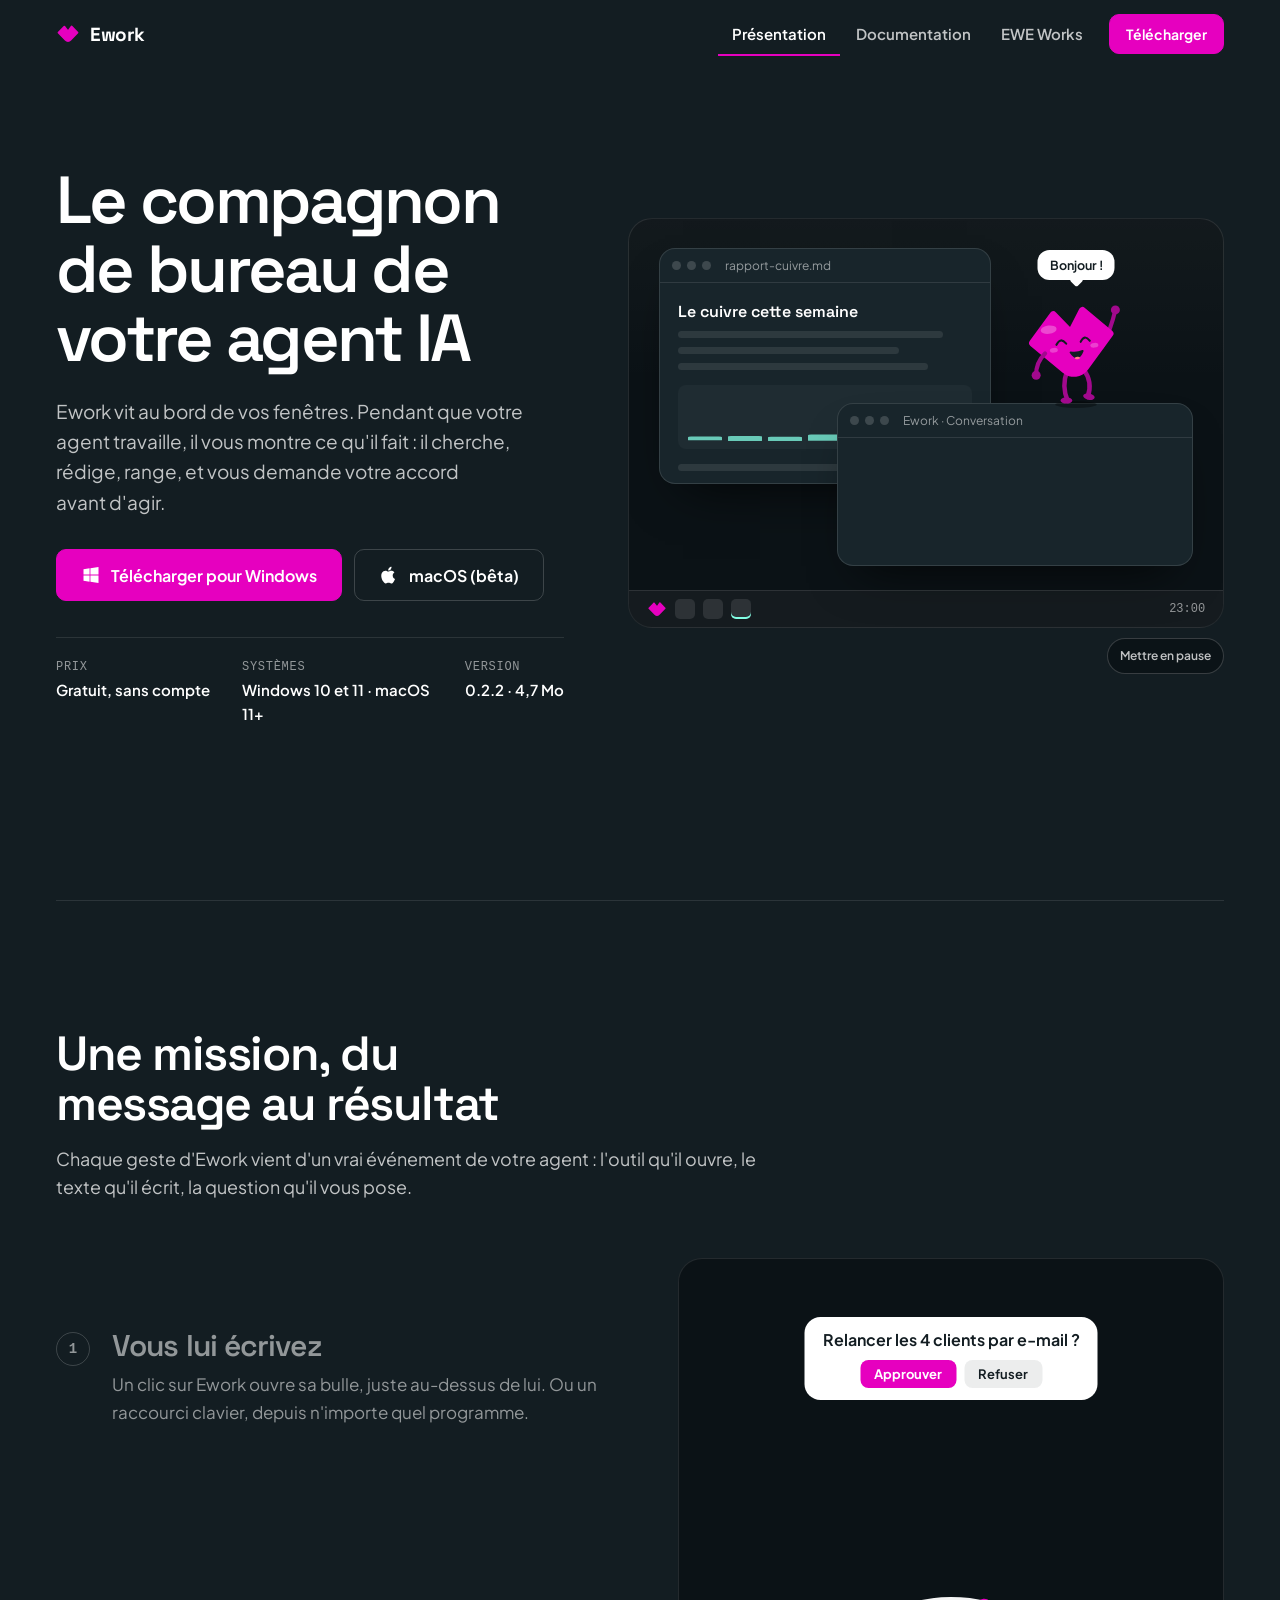
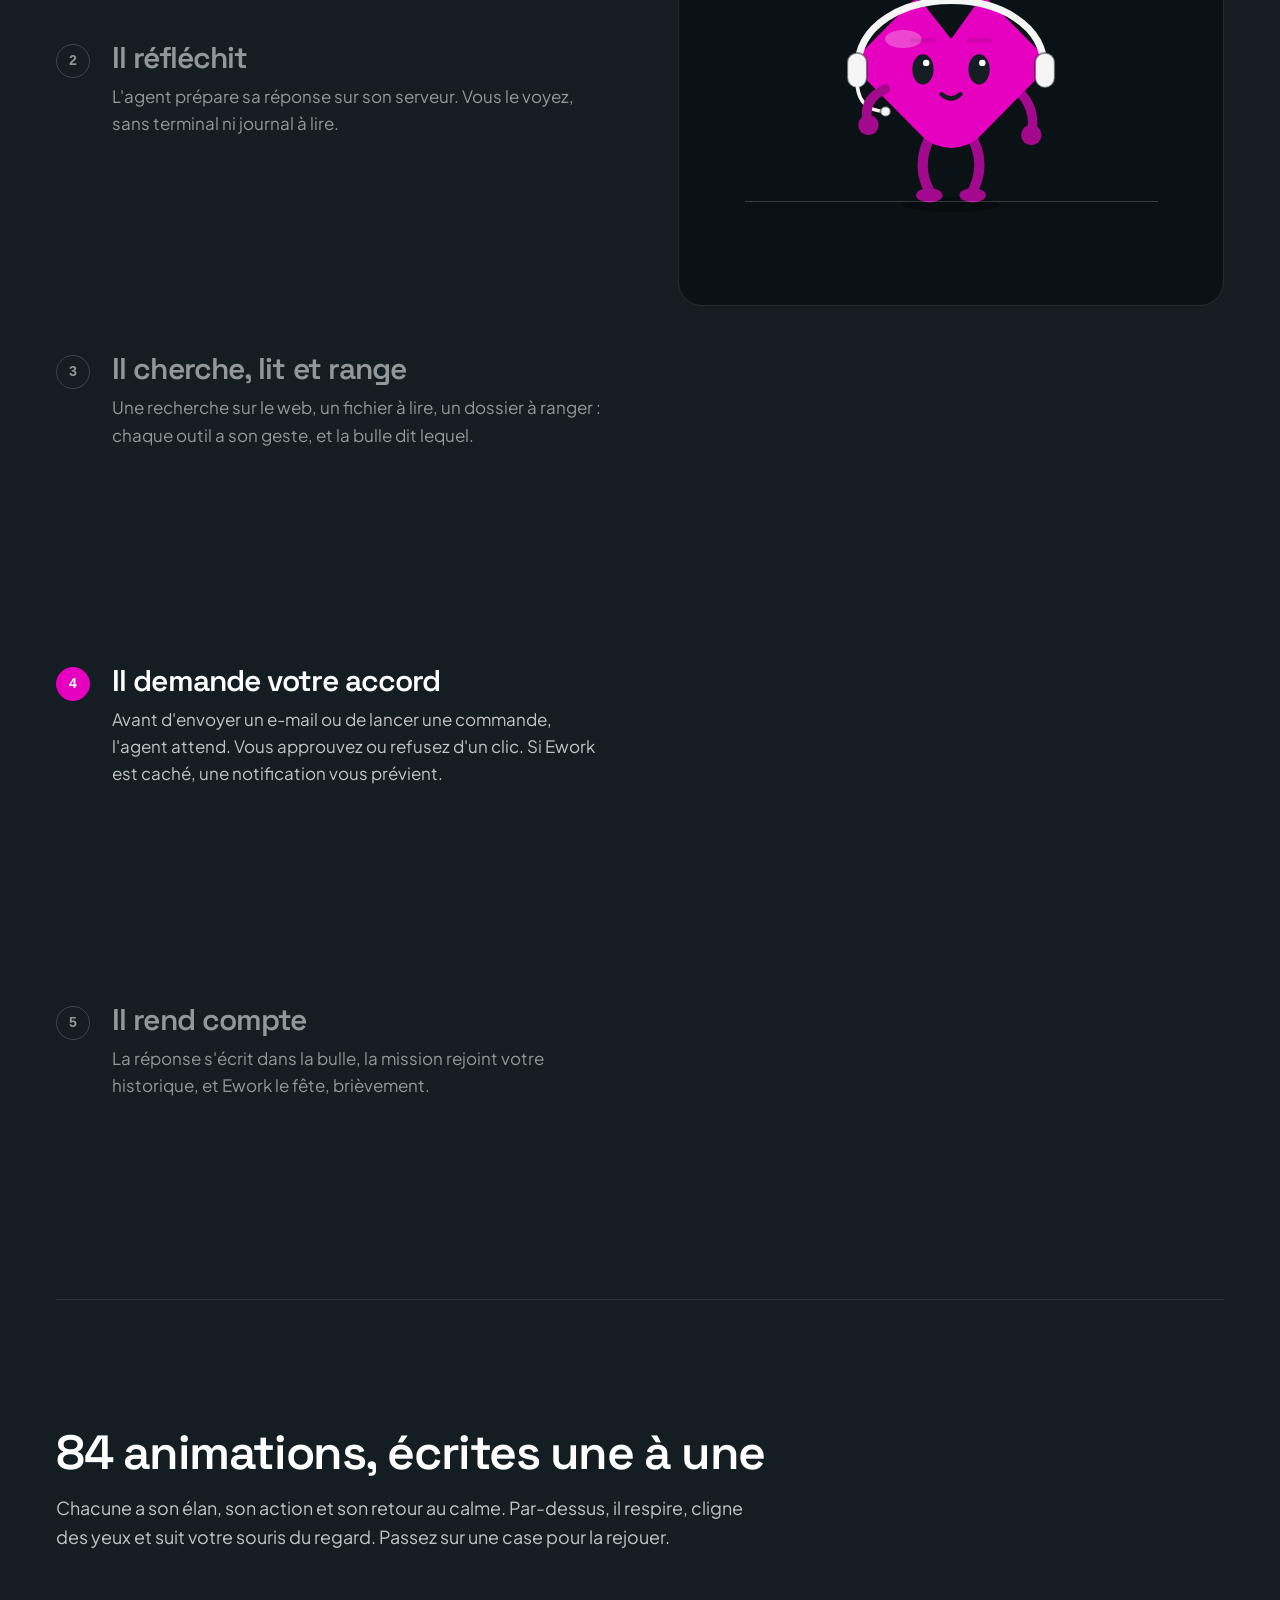
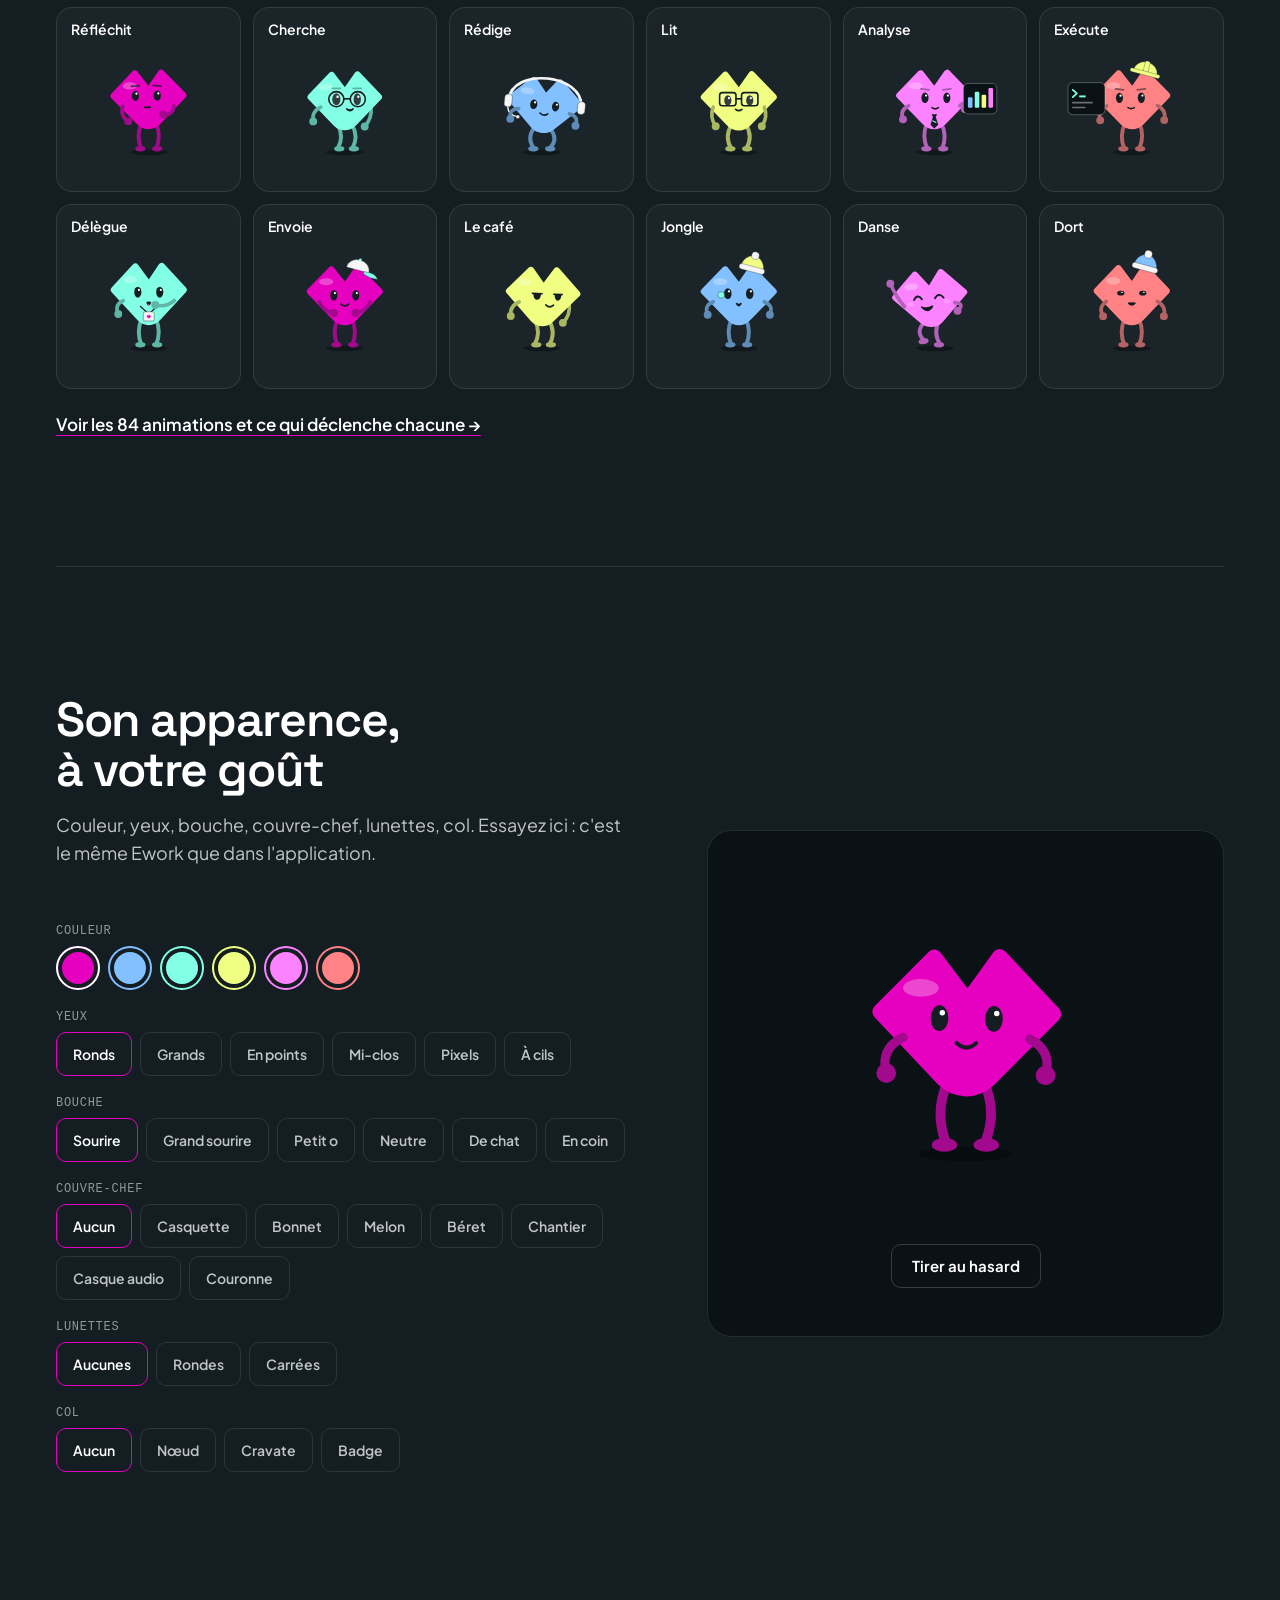
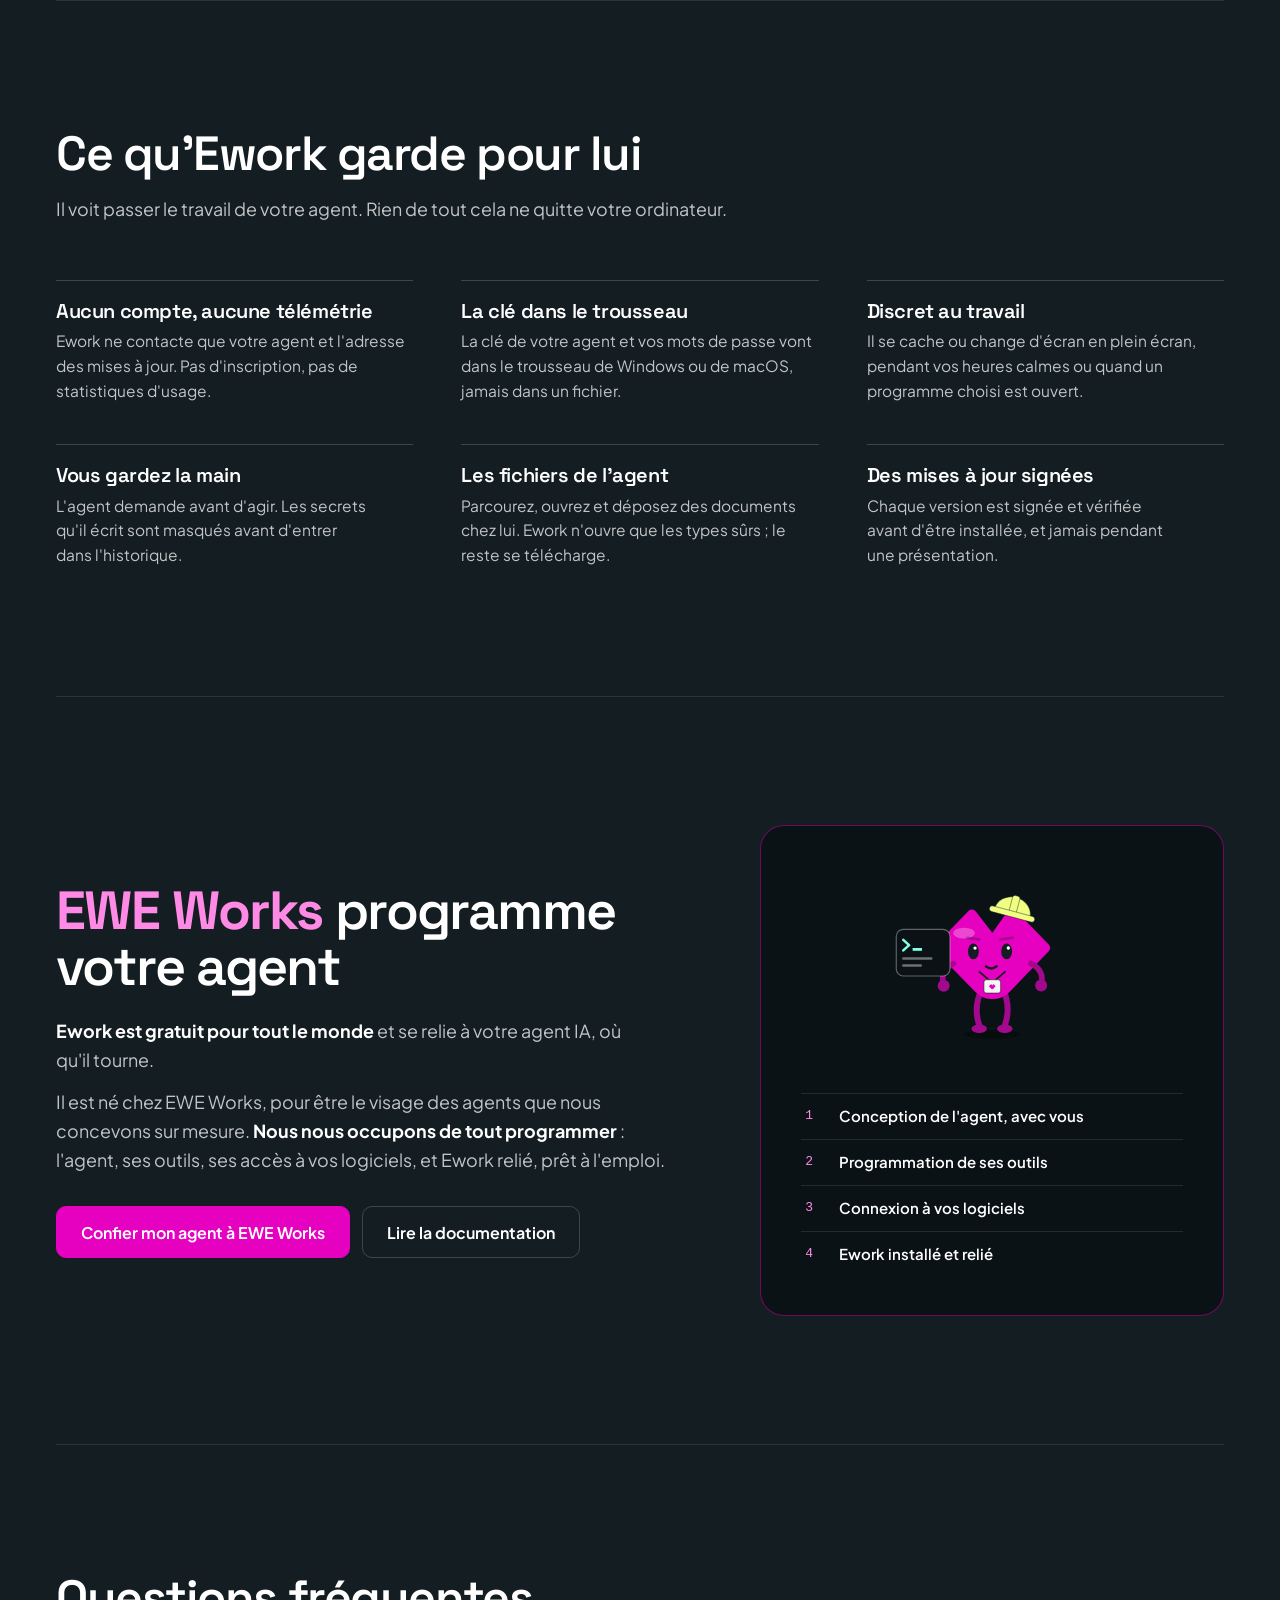
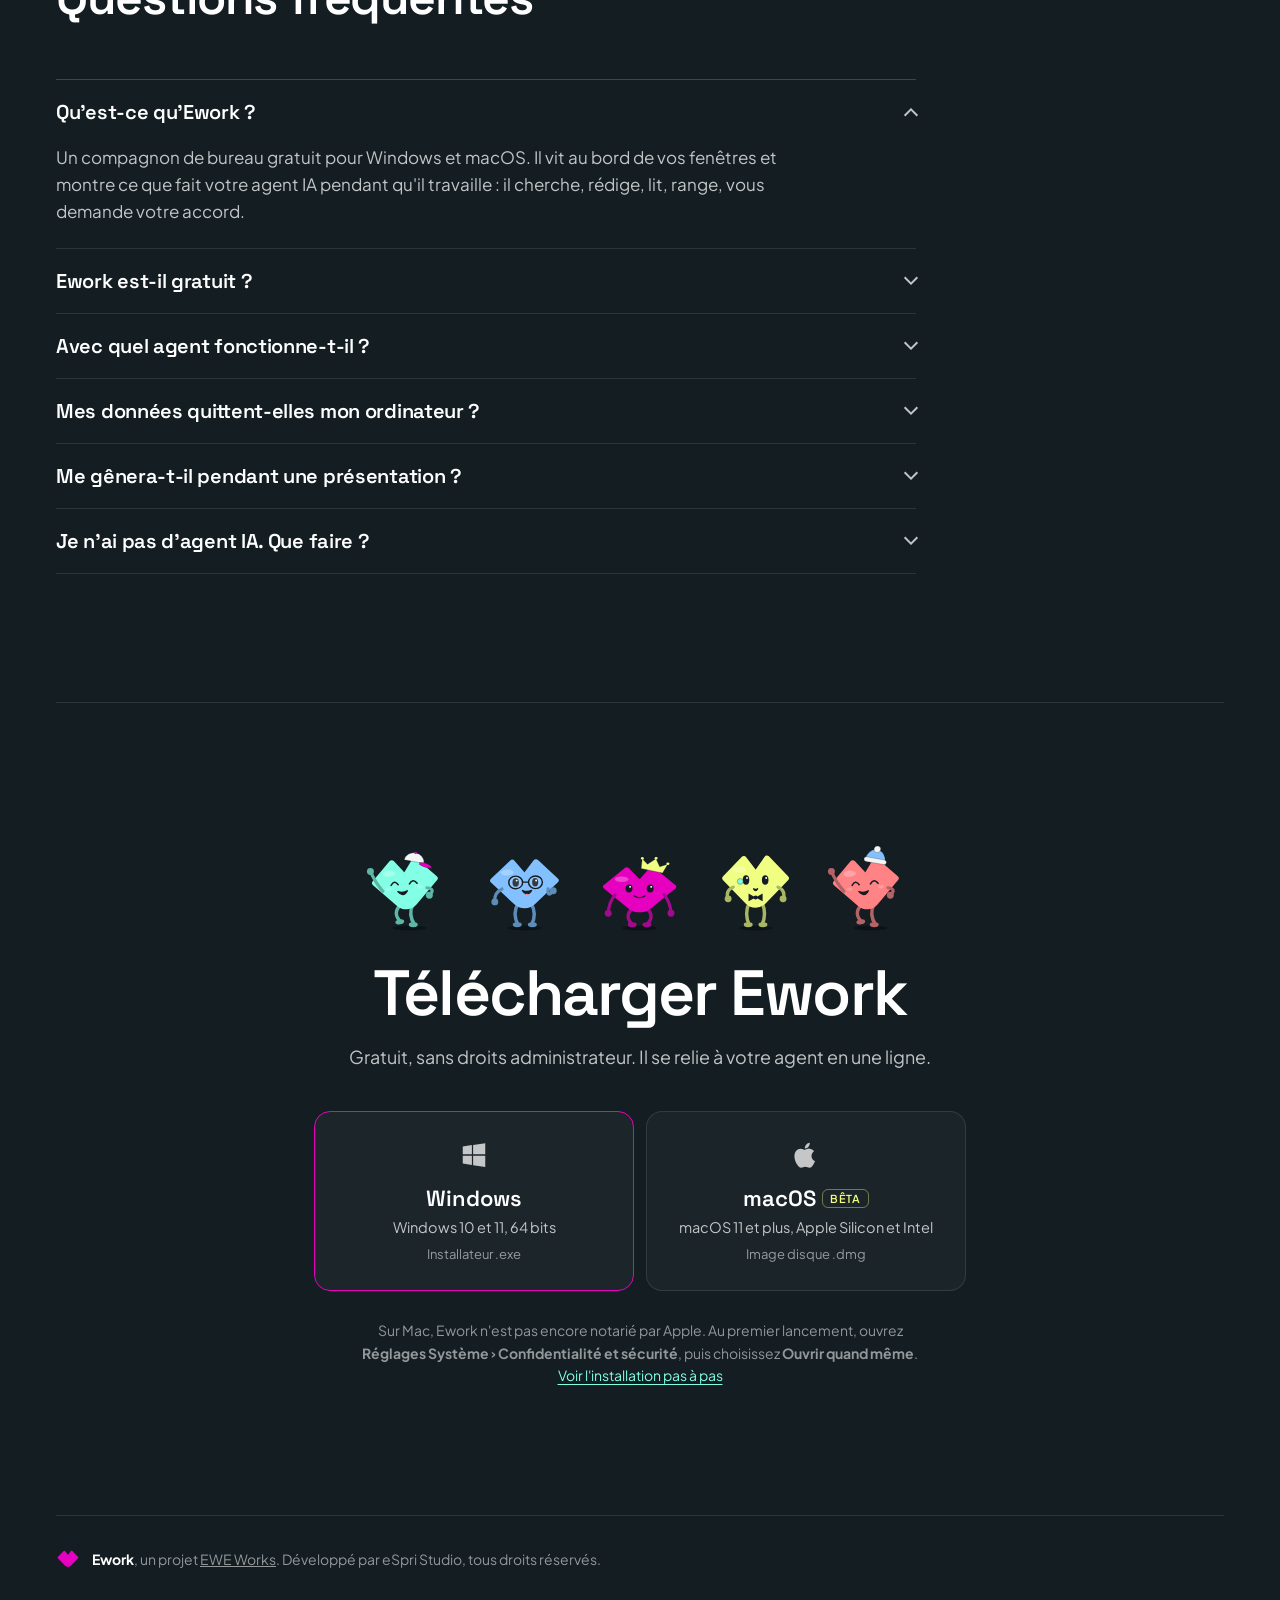
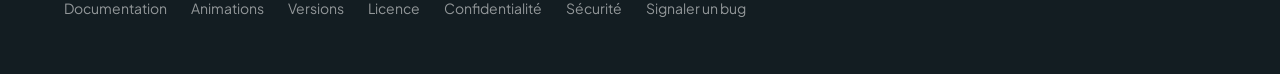
==== commit c969962e: "docs(site): animations page, every state with what sets it off Co-Authored-By: Claude Opus 5.5 <nore" ====
--- a/docs/index.html
+++ b/docs/index.html
@@ -69,10 +69,11 @@
         ]
       }
     </script>
-    <script type="module" crossorigin src="./assets/index-Kg0i1vcE.js"></script>
-    <link rel="modulepreload" crossorigin href="./assets/menu-WfuX1_xE.js">
-    <link rel="stylesheet" crossorigin href="./assets/menu-CJUg7sd7.css">
-    <link rel="stylesheet" crossorigin href="./assets/index-DvvG7TbW.css">
+    <script type="module" crossorigin src="./assets/index-ChXjJmCG.js"></script>
+    <link rel="modulepreload" crossorigin href="./assets/menu-BJQuW52p.js">
+    <link rel="modulepreload" crossorigin href="./assets/ework-CvajIBVy.js">
+    <link rel="stylesheet" crossorigin href="./assets/menu-D86-ZrPP.css">
+    <link rel="stylesheet" crossorigin href="./assets/ework-DvvG7TbW.css">
   </head>
   <body>
     <a class="skip" href="#contenu">Aller au contenu</a>
@@ -186,10 +187,11 @@
       <!-- ============ States ============ -->
       <section class="states wrap" id="etats" aria-labelledby="t-etats">
         <header class="head">
-          <h2 id="t-etats">Plus de 70 animations, écrites une à une</h2>
+          <h2 id="t-etats">84 animations, écrites une à une</h2>
           <p>Chacune a son élan, son action et son retour au calme. Par-dessus, il respire, cligne des yeux et suit votre souris du regard. Passez sur une case pour la rejouer.</p>
         </header>
         <div class="state-grid" data-states></div>
+        <p class="states-more"><a href="./animations.html">Voir les 84 animations et ce qui déclenche chacune</a></p>
       </section>
 
       <!-- ============ Appearance ============ -->
@@ -290,6 +292,7 @@
       </div>
       <nav aria-label="Liens du pied de page">
         <a href="./docs.html">Documentation</a>
+        <a href="./animations.html">Animations</a>
         <a href="https://github.com/maximelebatardsartre/ework/releases">Versions</a>
         <a href="https://github.com/maximelebatardsartre/ework/blob/main/LICENCE-UTILISATION.md">Licence</a>
         <a href="https://github.com/maximelebatardsartre/ework/blob/main/CONFIDENTIALITE.md">Confidentialité</a>
--- a/docs/assets/menu-D86-ZrPP.css
+++ b/docs/assets/menu-D86-ZrPP.css
@@ -0,0 +1 @@
+@font-face{font-family:Plus Jakarta Sans;src:url(../fonts/jakarta.woff2)format("woff2");font-weight:200 800;font-display:swap}@font-face{font-family:Space Grotesk;src:url(../fonts/grotesk.woff2)format("woff2");font-weight:300 700;font-display:swap}:root{--lightningcss-light: ;--lightningcss-dark:initial;color-scheme:dark;--night:#131d22;--deep:#0b1216;--raise:#ffffff09;--raise-2:#ffffff12;--line:#ffffff1a;--line-2:#ffffff2e;--ink:#fff;--ink-2:#ffffffbd;--ink-3:#ffffff8a;--pink:#e600bf;--pink-text:#ff8ae6;--mint:#82ffe4;--yellow:#f0ff82;--ui:"Plus Jakarta Sans", system-ui, sans-serif;--display:"Space Grotesk", system-ui, sans-serif;--mono:ui-monospace, "Cascadia Mono", "SF Mono", Menlo, Consolas, monospace;--r1:10px;--r2:16px;--r3:24px;--gut:clamp(16px, 5vw, 56px);--wrap:1200px;--ease:cubic-bezier(.22, 1, .36, 1)}*,:before,:after{box-sizing:border-box}html{scroll-behavior:smooth;-webkit-text-size-adjust:100%;scroll-padding-top:92px}body{background:var(--night);color:var(--ink);font:400 17px/1.6 var(--ui);-webkit-font-smoothing:antialiased;margin:0;overflow-x:clip}a{color:inherit}svg{display:block}h1,h2,h3{font-family:var(--display);letter-spacing:-.03em;text-wrap:balance;margin:0;font-weight:600;line-height:1.04}p{text-wrap:pretty;margin:0}strong{color:var(--ink);font-weight:700}::selection{background:var(--pink);color:#fff}:focus-visible{outline:2px solid var(--pink-text);outline-offset:3px;border-radius:6px}.skip{z-index:200;border-radius:var(--r1);background:var(--pink);padding:12px 18px;font-weight:700;text-decoration:none;position:fixed;top:16px;left:16px;translate:0 -200%}.skip:focus{translate:0}.wrap{width:min(var(--wrap), 100% - 2 * var(--gut));margin-inline:auto}main>section{padding-block:clamp(72px,10vw,128px)}main>section+section{border-top:1px solid var(--line)}.btn{border-radius:var(--r1);border:1px solid var(--line-2);min-height:44px;color:var(--ink);font:650 15px/1.2 var(--ui);cursor:pointer;-webkit-tap-highlight-color:transparent;background:0 0;justify-content:center;align-items:center;gap:10px;padding:10px 20px;text-decoration:none;transition:background .2s,border-color .2s,translate .12s;display:inline-flex}.btn:hover{background:var(--raise-2);border-color:#ffffff4d}.btn:active{translate:0 1px}.btn-main{background:var(--pink);border-color:var(--pink)}.btn-main:hover{background:#cc00a9;border-color:#cc00a9}.btn-lg{min-height:52px;padding:12px 24px;font-size:16px}.btn-sm{min-height:40px;padding:8px 16px;font-size:14px}.os-ico svg{width:20px;height:20px}.nav{z-index:50;height:68px;padding-inline:max(var(--gut), (100% - var(--wrap)) / 2);isolation:isolate;align-items:center;gap:12px;display:flex;position:fixed;inset:0 0 auto}.nav:before{content:"";z-index:-1;border-bottom:1px solid #0000;transition:background .3s,border-color .3s;position:absolute;inset:0}.nav.stuck:before{border-color:var(--line);-webkit-backdrop-filter:blur(14px);background:#131d22e0}.nav.open:before{-webkit-backdrop-filter:none;background:0 0;border-color:#0000}.brand{z-index:2;min-height:44px;font:700 19px var(--display);letter-spacing:-.02em;align-items:center;gap:10px;text-decoration:none;display:flex;position:relative}.brand svg{width:24px;color:var(--pink)}.menu{align-items:center;gap:2px;margin-left:auto;display:flex}.menu a:not(.btn){border-radius:var(--r1);min-height:44px;color:var(--ink-2);align-items:center;padding:0 14px;font-size:15px;font-weight:600;text-decoration:none;transition:color .2s,background .2s;display:inline-flex}.menu a:not(.btn):hover{color:var(--ink);background:var(--raise-2)}.menu a[aria-current=page]{color:var(--ink);box-shadow:inset 0 -2px 0 var(--pink);border-radius:0}.menu-dl{display:none!important}.burger{border:1px solid var(--line-2);border-radius:var(--r1);cursor:pointer;background:0 0;width:44px;height:44px;margin-left:4px;display:none;position:relative}.burger span{height:2px;transition:translate .3s var(--ease), rotate .3s var(--ease);background:#fff;border-radius:2px;position:absolute;left:12px;right:12px}.burger span:first-child{translate:0 -4px}.burger span:last-child{translate:0 4px}.nav.open .burger span:first-child{translate:0;rotate:45deg}.nav.open .burger span:last-child{translate:0;rotate:-45deg}.head{max-width:720px;margin-bottom:clamp(36px,5vw,56px)}.head h2{font-size:clamp(30px,3.8vw,48px)}.head p{color:var(--ink-2);margin-top:16px;font-size:clamp(16px,1.4vw,18px)}.hero{grid-template-columns:minmax(0,.92fr) minmax(0,1.08fr);align-items:center;gap:clamp(32px,5vw,72px);min-height:min(100svh,940px);display:grid;padding-top:120px!important}.hero h1{letter-spacing:-.04em;font-size:clamp(40px,5.2vw,72px)}.lede{max-width:34em;color:var(--ink-2);margin-top:22px;font-size:clamp(17px,1.5vw,19px)}.ctas{flex-wrap:wrap;gap:12px;margin-top:32px;display:flex}.facts{border-top:1px solid var(--line);grid-template-columns:repeat(3,auto);justify-content:start;gap:8px 32px;margin:36px 0 0;padding-top:22px;display:grid}.facts dt{font:500 12px var(--mono);letter-spacing:.06em;text-transform:uppercase;color:var(--ink-3)}.facts dd{margin:4px 0 0;font-size:15px;font-weight:600}.hero-copy,.desk{animation:enter .9s var(--ease) both}.desk{animation-delay:.12s}@keyframes enter{0%{opacity:0;translate:0 16px}}.desk{margin:0;position:relative}.screen{aspect-ratio:16/11;border-radius:var(--r3);border:1px solid var(--line);background:linear-gradient(180deg, #ffffff08, transparent 40%), var(--deep);position:relative;overflow:hidden}.win{border-radius:var(--r2);background:#18252b;border:1px solid #ffffff1f;position:absolute;box-shadow:0 24px 50px -24px #000c}.win-bar{border-bottom:1px solid var(--line);height:34px;color:var(--ink-3);align-items:center;gap:6px;padding:0 12px;font-size:12px;display:flex}.win-bar i{background:#ffffff29;border-radius:50%;width:9px;height:9px}.win-bar span{white-space:nowrap;text-overflow:ellipsis;margin-left:8px;overflow:hidden}.win-doc{width:56%;height:58%;top:7%;left:5%}.win-chat{width:60%;height:40%;bottom:15%;right:5%;overflow:visible}.paper{align-content:start;gap:9px;padding:18px;display:grid}.paper .h{font:600 16px var(--display)}.paper .l{background:#ffffff17;border-radius:4px;height:7px}.w90{width:90%}.w85{width:85%}.w75{width:75%}.w60{width:60%}.chart{background:#ffffff08;border-radius:8px;align-items:flex-end;gap:6px;height:64px;margin:6px 0;padding:8px 10px;display:flex}.chart span{height:var(--h);background:var(--mint);opacity:.75;transform-origin:bottom;transition:transform .7s var(--ease);border-radius:3px 3px 1px 1px;flex:1}.paper:not(.fresh) .chart span{transform:scaleY(.2)}.chat{align-content:start;gap:8px;padding:12px 14px;font-size:13px;line-height:1.45;display:grid}.msg{opacity:0;border-radius:12px;max-width:90%;min-height:1.45em;padding:8px 12px;transition:opacity .3s}.msg.on{opacity:1}.msg.me{background:#e600bf2e;border-bottom-right-radius:4px;justify-self:end}.msg.agent{background:#ffffff0f;border-bottom-left-radius:4px}.status{color:var(--ink-3);opacity:0;align-items:center;gap:8px;font-size:12px;transition:opacity .3s;display:flex}.status.on{opacity:1}.status.busy{color:var(--mint)}.spin{opacity:0;border:2px solid;border-right-color:#0000;border-radius:50%;width:11px;height:11px}.status.busy .spin{opacity:1;animation:.9s linear infinite rot}@keyframes rot{to{rotate:360deg}}.walkway{--x:.5;height:0;position:absolute;top:0;left:7%;right:7%}.hero-rig{bottom:0;left:calc(var(--x) * 100%);aspect-ratio:180/190;cursor:pointer;background:0 0;border:0;width:clamp(96px,12vw,150px);padding:0;position:absolute;translate:-50% 21.05%}.hero-rig:focus-visible{outline-offset:-8px}.rig-host svg{width:100%;height:100%}.bubble{bottom:clamp(82px,10vw,124px);left:calc(var(--x) * 100%);max-width:80%;color:var(--night);font:650 12.5px var(--ui);white-space:nowrap;opacity:0;transition:opacity .25s, translate .25s var(--ease);pointer-events:none;background:#fff;border-radius:12px;padding:7px 12px;position:absolute;translate:-50% 6px}.bubble:after{content:"";background:#fff;border-radius:2px;width:10px;height:10px;position:absolute;bottom:-5px;left:50%;translate:-50%;rotate:45deg}.bubble.on{opacity:1;translate:-50%}.toast{border:1px solid var(--line);color:var(--ink-2);opacity:0;transition:opacity .3s, translate .3s var(--ease);background:#1b2a31;border-radius:12px;gap:1px;padding:10px 14px 10px 38px;font-size:12px;display:grid;position:absolute;top:5%;right:4%;translate:0 -8px}.toast b{color:var(--ink)}.toast:before{content:"";background:var(--mint);border-radius:50%;width:16px;height:16px;position:absolute;top:50%;left:12px;translate:0 -50%}.toast.on{opacity:1;translate:0}.taskbar{border-top:1px solid var(--line);background:#ffffff0a;align-items:center;gap:8px;height:9%;padding:0 3%;display:flex;position:absolute;inset:auto 0 0}.taskbar span{background:#ffffff1a;border-radius:5px;width:20px;height:20px}.taskbar .tb-start{background:var(--pink);-webkit-mask:url("data:image/svg+xml,%3Csvg xmlns='http://www.w3.org/2000/svg' viewBox='0 0 240 194'%3E%3Cpath d='M148.3 19.7 121 58.7a1 1 0 0 1-1.7 0L90 20.8a8.4 8.4 0 0 0-12.8-.8L18.5 80.6a9 9 0 0 0 0 12.5l70.4 72.6a43.4 43.4 0 0 0 62.3 0l70.3-72.6a9 9 0 0 0 0-12.5l-60-62a8.4 8.4 0 0 0-13.2 1.1Z'/%3E%3C/svg%3E") 50%/contain no-repeat;mask:url("data:image/svg+xml,%3Csvg xmlns='http://www.w3.org/2000/svg' viewBox='0 0 240 194'%3E%3Cpath d='M148.3 19.7 121 58.7a1 1 0 0 1-1.7 0L90 20.8a8.4 8.4 0 0 0-12.8-.8L18.5 80.6a9 9 0 0 0 0 12.5l70.4 72.6a43.4 43.4 0 0 0 62.3 0l70.3-72.6a9 9 0 0 0 0-12.5l-60-62a8.4 8.4 0 0 0-13.2 1.1Z'/%3E%3C/svg%3E") 50%/contain no-repeat}.taskbar .tb-on{box-shadow:inset 0 -2px 0 var(--mint)}.taskbar time{font:500 12px var(--mono);color:var(--ink-3);margin-left:auto}.pause{border:1px solid var(--line-2);min-height:36px;color:var(--ink-2);font:600 12px var(--ui);cursor:pointer;background:#0b1216cc;border-radius:999px;margin:10px 0 0 auto;padding:4px 12px;display:block}.pause:hover{color:var(--ink)}.story-grid{grid-template-columns:minmax(0,1fr) minmax(0,1fr);gap:clamp(32px,6vw,88px);display:grid}.steps{counter-reset:step;gap:24vh;margin:0;padding:8vh 0;list-style:none;display:grid}.steps li{counter-increment:step;color:var(--ink-3);padding-left:56px;transition:color .4s;position:relative}.steps li:before{content:counter(step);border:1px solid var(--line-2);width:34px;height:34px;font:600 14px var(--mono);color:var(--ink-3);border-radius:50%;place-items:center;transition:background .4s,border-color .4s,color .4s;display:grid;position:absolute;top:2px;left:0}.steps li.now{color:var(--ink-2)}.steps li.now:before{background:var(--pink);border-color:var(--pink);color:#fff}.steps h3{color:var(--ink-3);margin-bottom:10px;font-size:clamp(24px,2.4vw,30px);transition:color .4s}.steps li.now h3{color:var(--ink)}.story-stage{border-radius:var(--r3);border:1px solid var(--line);background:var(--deep);height:72vh;position:sticky;top:14vh;overflow:hidden}.story-rig{aspect-ratio:180/190;width:min(72%,340px);position:absolute;bottom:16%;left:50%;translate:-50% 21.05%}.floor{background:var(--line-2);height:1px;position:absolute;bottom:16%;left:12%;right:12%}.story-bubble{z-index:2;border-radius:var(--r2);width:max-content;max-width:84%;color:var(--night);font:650 clamp(14px, 1.3vw, 16px) var(--ui);text-align:center;background:#fff;justify-items:center;gap:10px;padding:12px 18px;display:grid;position:absolute;top:9%;left:50%;translate:-50%}.approve{gap:8px;display:none}.asks .approve{display:flex}.approve b,.approve i{border-radius:8px;padding:6px 14px;font-size:13px;font-style:normal}.approve b{background:var(--pink);color:#fff}.approve i{background:#131d2214}.states-more{margin-top:22px;font-weight:600}.states-more a{color:#fff;-webkit-text-decoration-color:var(--pink);text-decoration-color:var(--pink);text-underline-offset:4px}.states-more a:after{content:" →"}.state-grid{grid-template-columns:repeat(auto-fill,minmax(176px,1fr));gap:12px;display:grid}.tile{aspect-ratio:1;border-radius:var(--r2);border:1px solid var(--line);background:var(--raise);transition:border-color .2s, translate .2s var(--ease);margin:0;position:relative}.tile:hover{border-color:var(--line-2);translate:0 -2px}.tile .rig-host{position:absolute;inset:16% 14% 4%}.tile .label{font:600 14px var(--ui);position:absolute;top:12px;left:14px}.looks{grid-template-columns:minmax(0,1fr) minmax(0,.9fr);align-items:center;gap:clamp(32px,6vw,88px);display:grid}.looks-stage{border-radius:var(--r3);border:1px solid var(--line);background:var(--deep);justify-items:center;gap:20px;padding:clamp(24px,4vw,48px);display:grid}.looks-rig{aspect-ratio:180/190;width:min(78%,340px)}.pickers{gap:20px;display:grid}.picker-title{font:500 12px var(--mono);letter-spacing:.06em;text-transform:uppercase;color:var(--ink-3);margin-bottom:8px;display:block}.swatches,.chips{flex-wrap:wrap;gap:8px;display:flex}.swatch{background:var(--c);width:44px;height:44px;box-shadow:inset 0 0 0 4px var(--night);cursor:pointer;border:2px solid #0000;border-radius:50%}.swatch[aria-pressed=true]{border-color:#fff}.chip{border-radius:var(--r1);border:1px solid var(--line);min-height:44px;color:var(--ink-2);font:600 14px var(--ui);cursor:pointer;background:0 0;padding:0 16px;transition:background .2s,color .2s,border-color .2s}.chip:hover{background:var(--raise-2);color:var(--ink)}.chip[aria-pressed=true]{border-color:var(--pink);color:var(--ink)}.points{grid-template-columns:repeat(3,minmax(0,1fr));gap:40px clamp(24px,4vw,48px);margin:0;padding:0;list-style:none;display:grid}.points li{border-top:1px solid var(--line-2);padding-top:20px}.points h3{letter-spacing:-.02em;margin-bottom:8px;font-size:20px}.points p{color:var(--ink-2);font-size:15.5px}.ewe{grid-template-columns:minmax(0,1.15fr) minmax(0,.85fr);align-items:center;gap:clamp(32px,6vw,80px);display:grid}.ewe h2{margin-bottom:22px;font-size:clamp(32px,4.2vw,54px)}.ewe h2 strong{color:var(--pink-text)}.ewe-copy>p{max-width:36em;color:var(--ink-2);font-size:clamp(16px,1.4vw,18px)}.ewe-copy>p+p{margin-top:14px}.ewe-art{border-radius:var(--r3);background:var(--deep);border:1px solid #e600bf73;justify-items:center;gap:8px;padding:clamp(24px,4vw,40px);display:grid}.ewe-art .rig-host{aspect-ratio:180/190;width:min(56%,200px);margin-bottom:8px}.deliver{counter-reset:d;gap:2px;width:100%;margin:0;padding:0;list-style:none;display:grid}.deliver li{counter-increment:d;border-top:1px solid var(--line);align-items:center;gap:12px;min-height:44px;padding:0 4px;font-size:15px;font-weight:600;display:flex}.deliver li:before{content:counter(d);width:22px;font:500 13px var(--mono);color:var(--pink-text)}.qa{border-top:1px solid var(--line-2);max-width:860px}.qa details{border-bottom:1px solid var(--line)}.qa summary{min-height:64px;font:600 clamp(17px, 1.6vw, 20px) var(--display);letter-spacing:-.015em;cursor:pointer;justify-content:space-between;align-items:center;gap:20px;padding:14px 0;list-style:none;display:flex}.qa summary::-webkit-details-marker{display:none}.qa summary:after{content:"";border-right:2px solid var(--ink-2);border-bottom:2px solid var(--ink-2);width:10px;height:10px;transition:rotate .25s var(--ease);flex:none;translate:0 -3px;rotate:45deg}.qa details[open] summary:after{translate:0 3px;rotate:225deg}.qa details p{max-width:44em;color:var(--ink-2);padding:0 0 22px}.qa a{color:var(--mint);text-underline-offset:3px}.final{text-align:center}.crowd{justify-content:center;margin-bottom:8px;display:flex}.crowd .rig-host{aspect-ratio:180/190;width:clamp(64px,9vw,116px)}.final h2{font-size:clamp(36px,5vw,64px)}.final-lede{max-width:34em;color:var(--ink-2);margin:16px auto 40px;font-size:clamp(16px,1.4vw,18px)}.dl-cards{grid-template-columns:repeat(2,minmax(0,320px));justify-content:center;gap:12px;display:grid}.dl-card{border-radius:var(--r2);border:1px solid var(--line);background:var(--raise);transition:border-color .2s, translate .2s var(--ease), background .2s;justify-items:center;gap:4px;padding:28px 22px 26px;text-decoration:none;display:grid}.dl-card:hover{border-color:var(--line-2);translate:0 -2px}.dl-card.yours{border-color:var(--pink)}.dl-card .os-ico svg{width:30px;height:30px}.dl-card b{font:600 22px var(--display);margin-top:10px}.dl-card span{color:var(--ink-2);font-size:14.5px}.dl-card small{color:var(--ink-3);font-size:13px}.beta{color:var(--yellow);font:600 11px var(--ui);letter-spacing:.06em;text-transform:uppercase;vertical-align:3px;border:1px solid #f0ff8266;border-radius:6px;padding:2px 7px;font-style:normal}.note{max-width:40em;color:var(--ink-3);margin:28px auto 0;font-size:14px}.note a{color:var(--mint);text-underline-offset:3px}.foot{border-top:1px solid var(--line);color:var(--ink-3);flex-wrap:wrap;justify-content:space-between;align-items:center;gap:16px 32px;padding:32px 0 44px;font-size:14px;display:flex}.foot-brand{align-items:center;gap:12px;display:flex}.foot-brand svg{width:24px;color:var(--pink);flex:none}.foot-brand b{color:var(--ink)}.foot nav{flex-wrap:wrap;gap:0 8px;display:flex}.foot nav a{align-items:center;min-height:44px;padding:0 8px;text-decoration:none;display:inline-flex}.foot a:hover{color:var(--ink)}@media (max-width:1024px){.hero,.story-grid,.looks,.ewe{grid-template-columns:minmax(0,1fr)}.hero{min-height:0}.desk{max-width:720px}.points{grid-template-columns:repeat(2,minmax(0,1fr))}.story-stage{z-index:2;order:-1;height:42vh;position:sticky;top:80px}.story-rig{width:min(44%,220px);bottom:12%}.floor{bottom:12%}.story-bubble{top:7%}.steps{gap:34vh;padding:30vh 0}.steps li{border-radius:var(--r2);background:var(--night);padding:18px 18px 18px 64px}.steps li:before{top:20px;left:18px}.looks-stage{order:-1}}@media (max-width:860px){.burger{z-index:2;display:block}.nav-dl{margin-left:auto}.menu{padding:96px var(--gut) 32px;background:var(--night);opacity:0;visibility:hidden;flex-direction:column;align-items:stretch;gap:0;margin:0;transition:opacity .25s,visibility 0s .25s;position:fixed;inset:0}.nav.open .menu{opacity:1;visibility:visible;transition:opacity .25s}.menu a:not(.btn){border-bottom:1px solid var(--line);min-height:64px;font:600 28px var(--display);letter-spacing:-.02em;color:var(--ink);border-radius:0;padding:0}.menu a[aria-current=page]{box-shadow:none;color:var(--pink-text)}.menu-dl{min-height:56px;margin-top:auto;font-size:17px;display:flex!important}.menu-open body{overflow:hidden}}@media (max-width:640px){body{font-size:16px}.hero{padding-top:100px!important}.hero h1{font-size:clamp(36px,10.5vw,48px)}.ctas .btn{width:100%}.facts{grid-template-columns:1fr 1fr}.facts div:last-child{grid-column:1/-1}.screen{aspect-ratio:4/5}.win-doc{width:80%;height:44%;top:5%;left:5%}.win-chat{width:86%;height:34%;bottom:13%;right:5%}.taskbar{height:7%}.toast{display:none}.state-grid{grid-template-columns:repeat(2,minmax(0,1fr));gap:10px}.points{grid-template-columns:minmax(0,1fr);gap:28px}.dl-cards{grid-template-columns:minmax(0,1fr)}.foot{flex-direction:column;align-items:flex-start}}@media (max-width:420px){.nav-dl{display:none}.burger{margin-left:auto}}@media (pointer:coarse){.pause{min-height:44px;padding:4px 16px}}.paused *,.paused :before,.paused :after{animation-play-state:paused!important}@media (prefers-reduced-motion:reduce){*,:before,:after{scroll-behavior:auto!important;transition:none!important;animation:none!important}.pause{display:none}}
--- a/docs/assets/ework-DvvG7TbW.css
+++ b/docs/assets/ework-DvvG7TbW.css
@@ -0,0 +1 @@
+.ework-rig{width:100%;height:100%;display:block;overflow:visible}.ework-rig .fx,.ework-rig .p-pulse{transform-box:fill-box;transform-origin:50%}.p-steam{animation:2.2s ease-out infinite pSteam}.p-steam.p-late{animation-delay:1.1s}.p-dot{animation:1.4s infinite both pDot}.p-dot:nth-child(2){animation-delay:.2s}.p-dot:nth-child(3){animation-delay:.4s}.p-pulse{animation:1.2s ease-in-out infinite pPulse}.fx-dustL{animation:.6s ease-out forwards fxDustL}.fx-dustR{animation:.6s ease-out forwards fxDustR}.fx-small{animation-delay:50ms}.fx-pop{animation:.36s ease-out forwards fxPop}.fx-spark{animation:.7s ease-out forwards fxSpark}.fx-float{animation:1.5s ease-out forwards fxFloat}.fx-puff{animation:.8s ease-out forwards fxPuff}.fx-wave{opacity:0;animation:.8s ease-out forwards fxWave}.fx-wave.fx-late{animation-delay:.16s}.fx-hold{animation:1s ease-out forwards fxHold}.fx-ring{animation:.5s ease-out forwards fxRing}.fx-tick{animation:.3s ease-out forwards fxTick}.fx-conf{animation:1.5s cubic-bezier(.2,.7,.3,1) forwards fxConf}.fx-drop{animation:.8s ease-in forwards fxDrop}.fx-z{animation:2.3s ease-out forwards fxZ}.fx-crumb{animation:.6s ease-in forwards fxCrumb}.fx-crumb.fx-late{animation-delay:80ms}@keyframes pSteam{0%{opacity:0;transform:translateY(3px)}40%{opacity:.8}to{opacity:0;transform:translateY(-7px)}}@keyframes pDot{0%,to{opacity:.25}40%{opacity:1}}@keyframes pPulse{50%{transform:scale(1.13)}}@keyframes fxDustL{0%{opacity:.9;transform:scale(.4)}to{opacity:0;transform:translate(-20px,-6px)scale(1.6)}}@keyframes fxDustR{0%{opacity:.9;transform:scale(.4)}to{opacity:0;transform:translate(20px,-6px)scale(1.6)}}@keyframes fxPop{0%{opacity:1;transform:scale(.5)}to{opacity:0;transform:scale(1.4)}}@keyframes fxSpark{0%{opacity:0;transform:scale(0)}40%{opacity:1;transform:scale(1.25)rotate(45deg)}to{opacity:0;transform:scale(0)rotate(90deg)}}@keyframes fxFloat{0%{opacity:0;transform:translateY(6px)scale(.5)}20%{opacity:1;transform:scale(1)}to{opacity:0;transform:translate(5px,-30px)scale(1)}}@keyframes fxPuff{0%{opacity:.8;transform:scale(.4)}to{opacity:0;transform:translate(14px,-5px)scale(1.6)}}@keyframes fxWave{0%{opacity:0}30%{opacity:1}to{opacity:0;transform:translate(4px)}}@keyframes fxHold{0%{opacity:0;transform:scale(0)}18%{opacity:1;transform:scale(1.25)}30%,75%{opacity:1;transform:scale(1)}to{opacity:0;transform:translateY(-6px)scale(.8)}}@keyframes fxRing{0%{opacity:1;transform:scale(.4)}to{opacity:0;transform:scale(2.3)}}@keyframes fxTick{0%{opacity:1;transform:translateY(2px)}to{opacity:0;transform:translateY(-5px)}}@keyframes fxConf{0%{opacity:0;transform:scale(.3)}12%{opacity:1}55%{opacity:1;transform:translate(var(--dx),var(--dy)) rotate(var(--r))}to{opacity:0;transform:translate(calc(var(--dx)*1.15),calc(var(--dy) + 36px)) rotate(calc(var(--r)*2))}}@keyframes fxDrop{0%{opacity:1}to{opacity:0;transform:translateY(16px)}}@keyframes fxZ{0%{opacity:0;transform:translateY(4px)scale(.6)}25%{opacity:.95}to{opacity:0;transform:translate(-12px,-24px)scale(1.4)}}@keyframes fxCrumb{0%{opacity:1}to{opacity:0;transform:translate(2px,14px)}}.p-bar{transform-box:fill-box;transform-origin:bottom;animation:1.8s ease-in-out infinite alternate pBar}.p-bar:nth-child(2){animation-delay:.2s}.p-bar:nth-child(3){animation-delay:.4s}.p-bar:nth-child(4){animation-delay:.6s}.p-cur{animation:1s step-end infinite pCur}.p-line{animation:2.4s ease-out infinite pLine}.p-line.p-late{animation-delay:1.2s}.p-sand{animation:.7s infinite pDot}.p-glow{animation:2.4s ease-in-out infinite pGlow}.fx-pebble{animation:.7s cubic-bezier(.2,.6,.6,1) forwards fxPebble}.fx-orbit{animation:1.4s linear forwards fxOrbit}@keyframes pBar{0%{transform:scaleY(.35)}to{transform:scaleY(1)}}@keyframes pCur{50%{opacity:0}}@keyframes pLine{0%{opacity:0;transform:translate(-4px)}25%,80%{opacity:1;transform:none}to{opacity:0}}@keyframes pGlow{50%{opacity:.72}}@keyframes fxPebble{0%{opacity:1}55%{transform:translate(34px,-14px)}to{opacity:0;transform:translate(62px,3px)}}@keyframes fxOrbit{0%{opacity:1;transform:rotate(0)}to{opacity:0;transform:rotate(360deg)}}.fx-dupB{animation:.8s ease-out forwards fxDupB}.fx-stamp{animation:.7s ease-in forwards fxStamp}.fx-back{animation:.8s ease-out forwards fxBack}.fx-flash{animation:.5s ease-out forwards fxFlash}@keyframes fxDupB{0%{opacity:0}15%{opacity:1}45%,75%{opacity:1;transform:translate(9px,-7px)}to{opacity:0;transform:translate(9px,-13px)scale(.8)}}@keyframes fxStamp{0%{opacity:0;transform:translateY(-22px)scale(1.2)}30%{opacity:1;transform:scale(.92)}42%{transform:scale(1)}75%{opacity:1}to{opacity:0}}@keyframes fxBack{0%{opacity:0;transform:rotate(60deg)scale(.6)}25%{opacity:1}75%{opacity:1;transform:rotate(-200deg)}to{opacity:0;transform:rotate(-240deg)scale(.9)}}@keyframes fxFlash{0%{opacity:.95;transform:scale(.3)}to{opacity:0;transform:scale(2.4)}}@media (prefers-reduced-motion:reduce){.ework-rig *{animation:none!important}}[data-motion=off] .ework-rig *{animation:none!important}.p-run{fill:#33434b;animation:3.2s infinite both pRun}.p-line.p-l2{animation-delay:.4s}.p-line.p-l3{animation-delay:.8s}.p-line.p-l4{animation-delay:1.2s}.p-line.p-l5{animation-delay:1.6s}.fx-cube{animation:.7s cubic-bezier(.5,0,.9,.6) forwards fxCube}@keyframes pRun{0%,8%{fill:#33434b}14%,86%{fill:#82ffe4}96%,to{fill:#33434b}}@keyframes fxCube{0%{opacity:0;transform:translateY(-34px)rotate(-25deg)}25%{opacity:1}85%{opacity:1;transform:translateY(0)rotate(8deg)}to{opacity:0;transform:translateY(2px)}}
